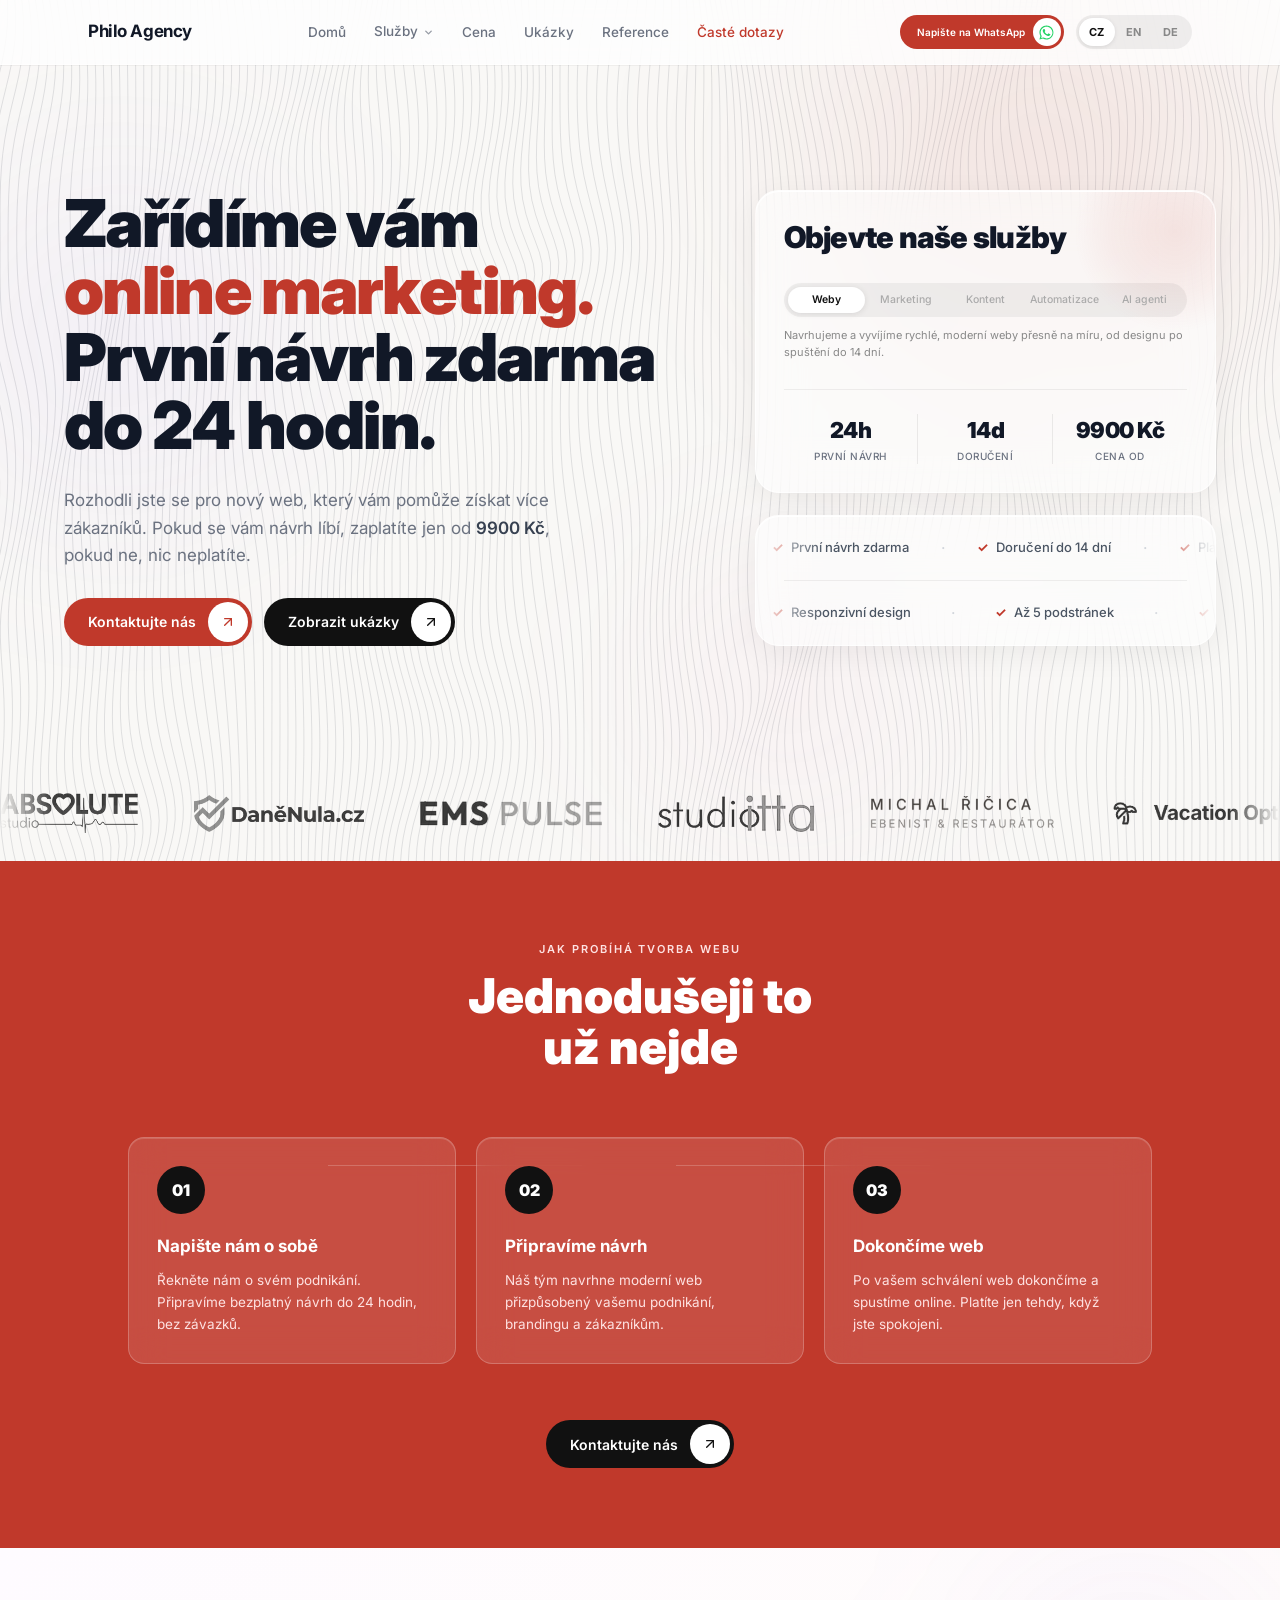
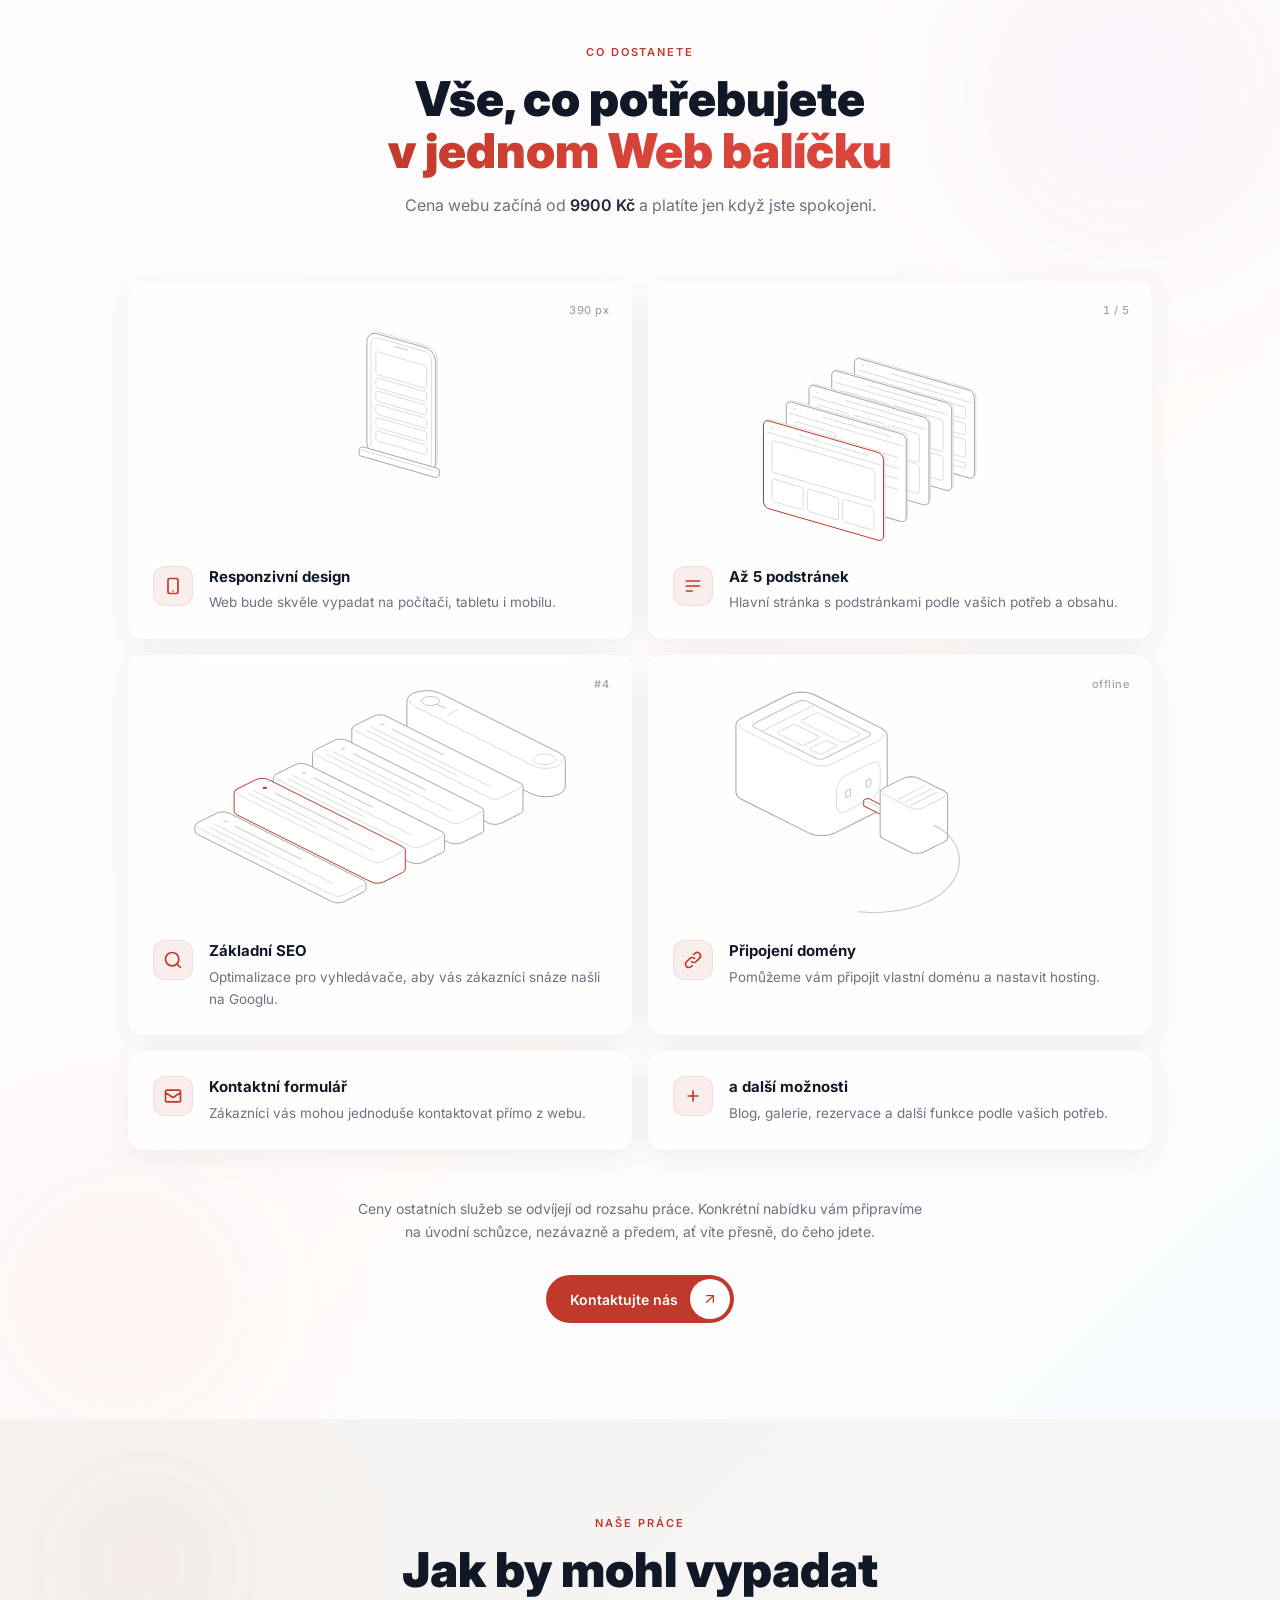
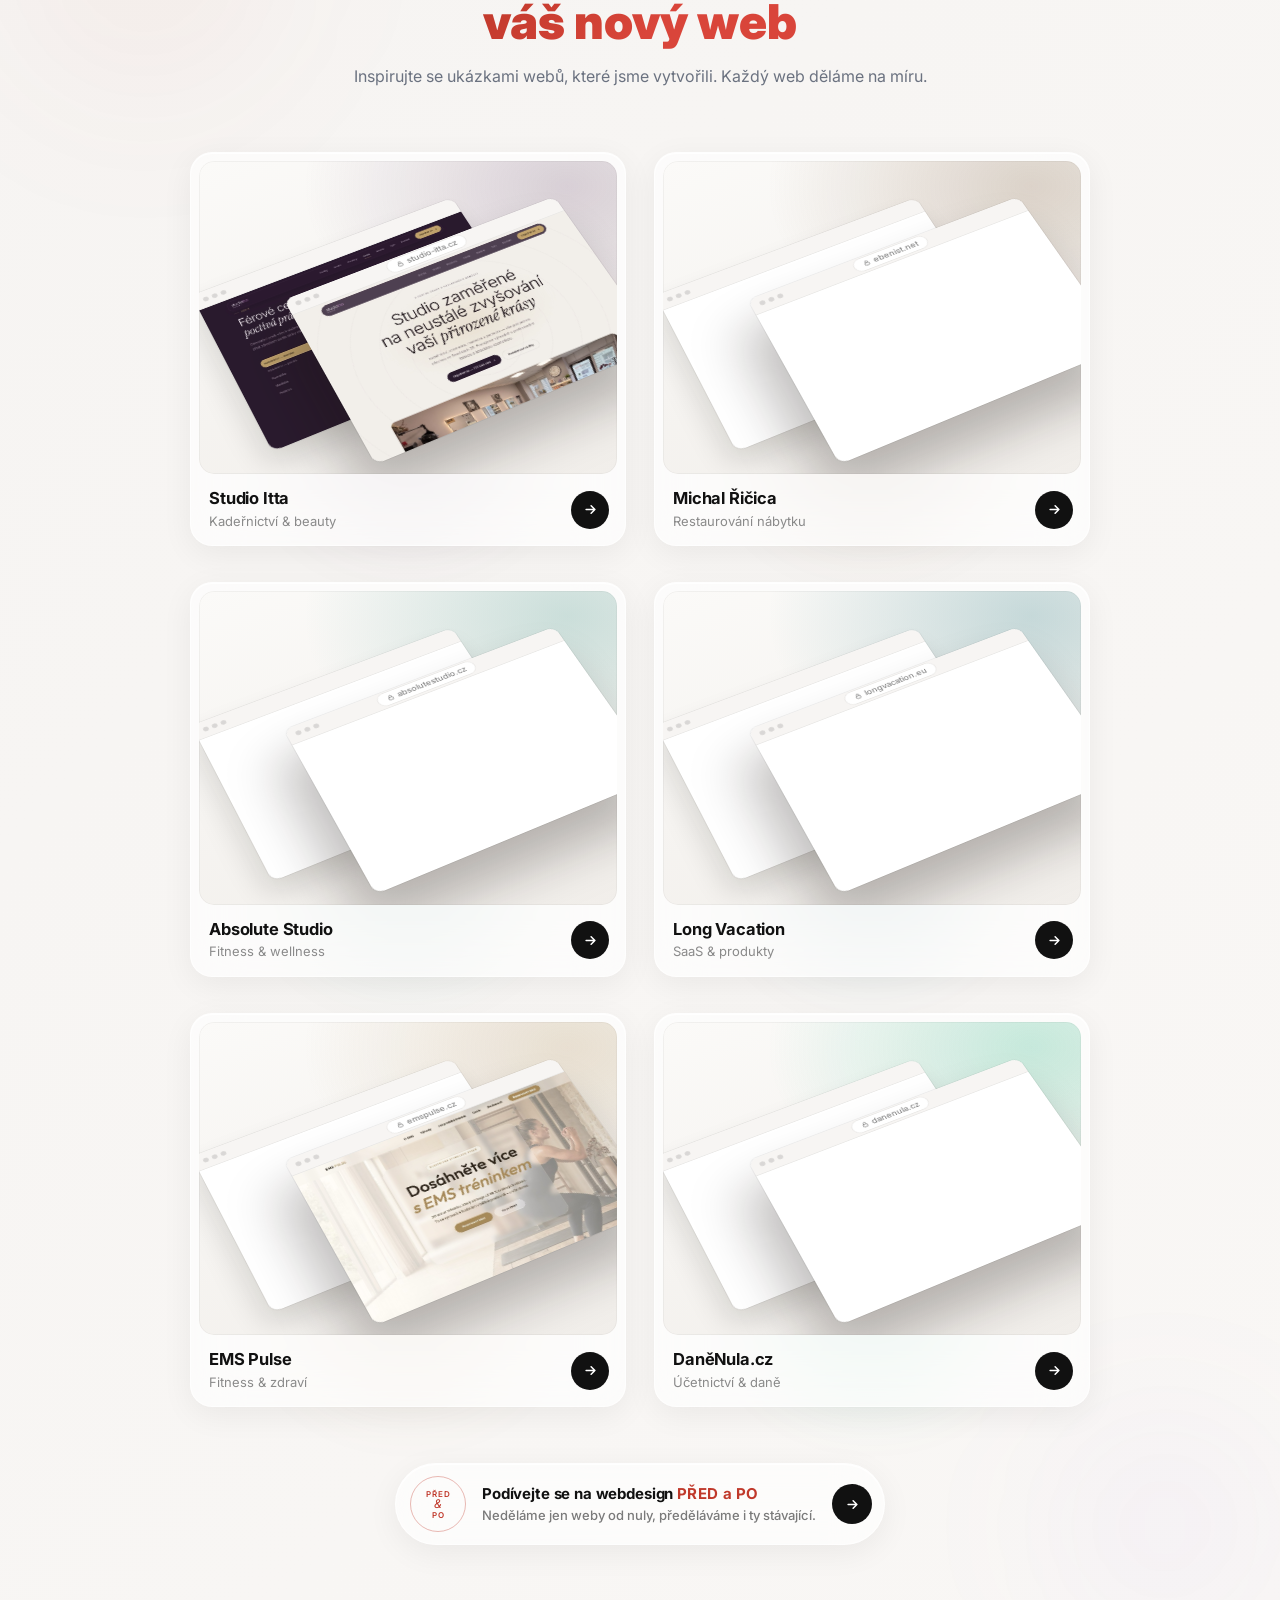
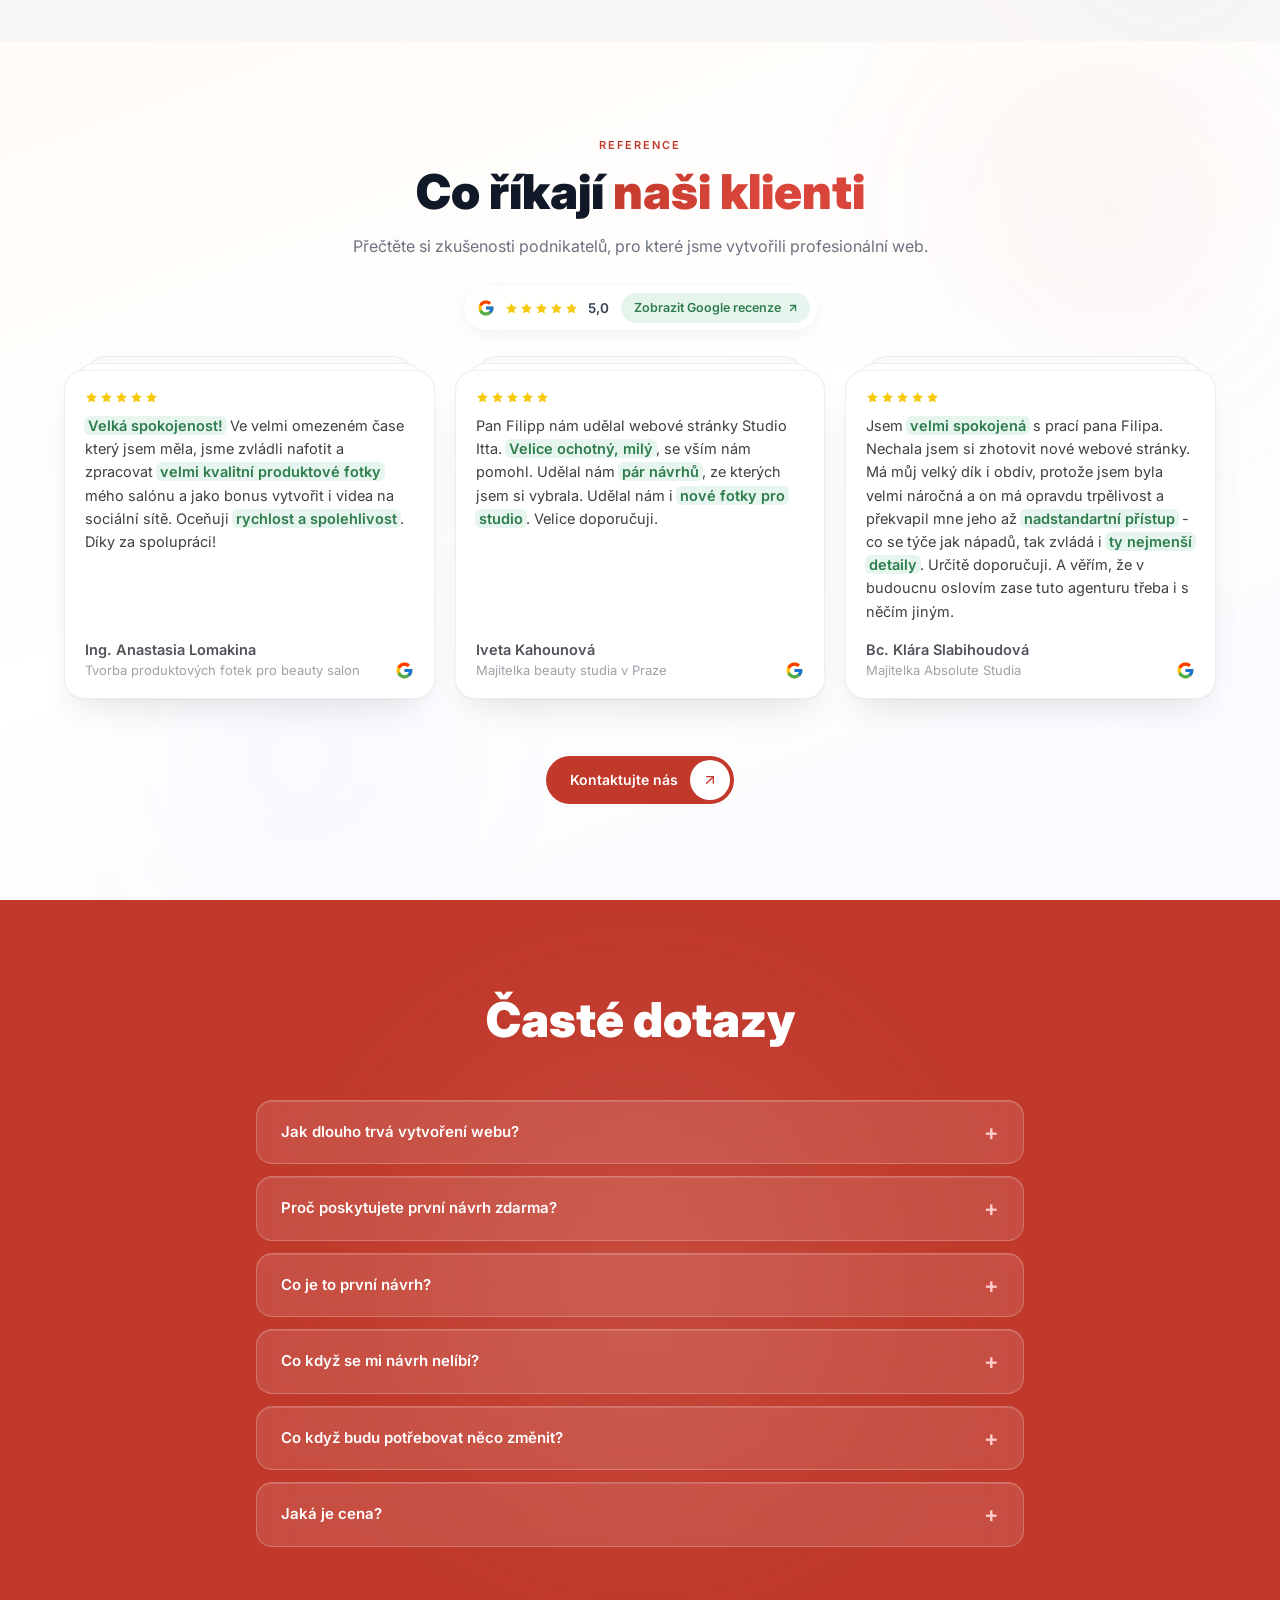
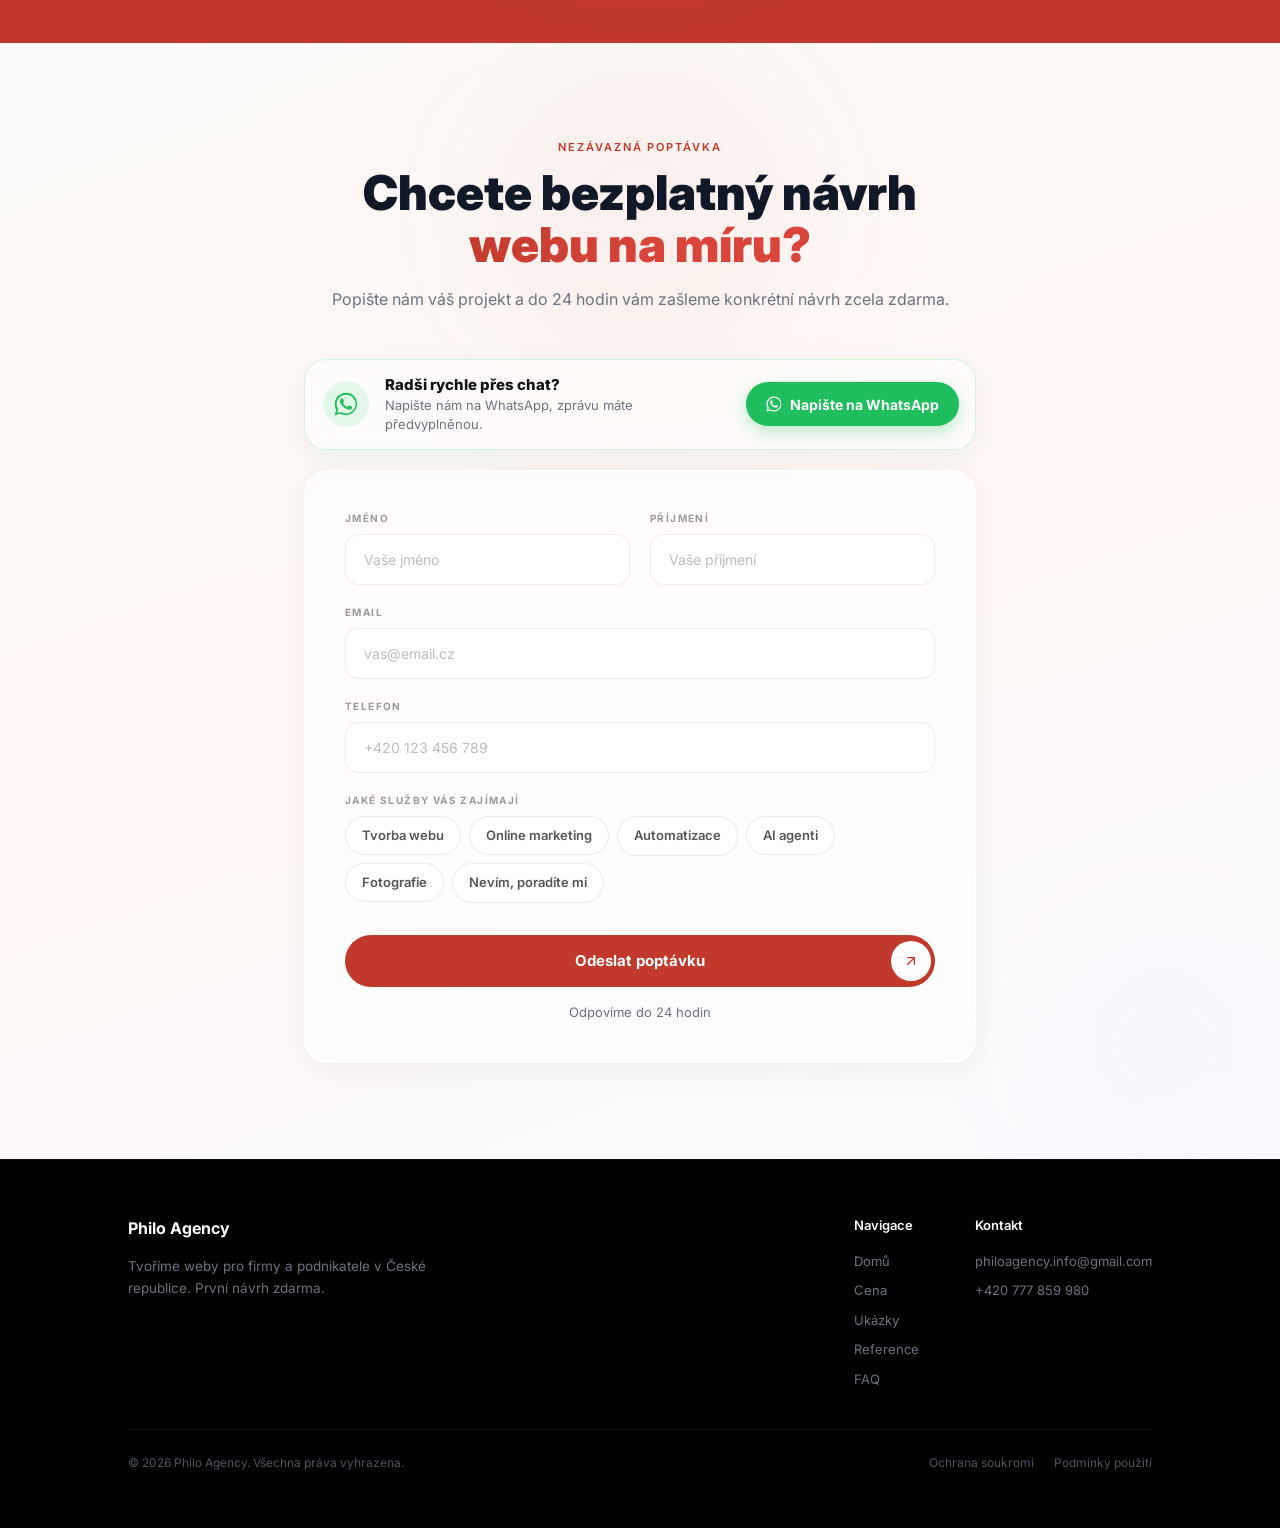
==== index.html @ 6a3bd7c9 "Add hover animations to the Základní SEO (rank) and Připojení domény (plug) tiles Co-Authored-By: Cl" ====
<!DOCTYPE html>
<html lang="cs">

<head>
  <meta charset="UTF-8">
  <meta name="viewport" content="width=device-width, initial-scale=1.0">
  <title>Philo Agency | Tvorba webových stránek na míru</title>
  <meta name="description"
    content="Philo Agency tvoří moderní webové stránky na míru pro firmy. Rychlé, responzivní weby s prémiovým designem, SEO optimalizace, online marketing, první návrh zdarma. Vytvoříme vám nový web.">
  <meta name="keywords"
    content="tvorba webových stránek, webové stránky na míru, web design, webová agentura, tvorba webu, moderní web, responzivní web, webové stránky pro firmy, marketingová agentura, SEO optimalizace, online marketing, digitální marketing, prezentační web, redesign webu, Philo Agency, webová prezentace, web na míru Praha">
  <meta name="author" content="Philo Agency">
  <meta name="robots" content="index, follow">
  <link rel="canonical" href="https://philoagency.com/">
  <!-- Open Graph / social sharing -->
  <meta property="og:type" content="website">
  <meta property="og:locale" content="cs_CZ">
  <meta property="og:site_name" content="Philo Agency">
  <meta property="og:title" content="Philo Agency | Weby, marketing a obsah na míru">
  <meta property="og:description"
    content="Weby na míru, výkonnostní marketing, tvorba obsahu a automatizace s AI agenty. Prémiové provedení pro firmy, první návrh zdarma.">
  <meta property="og:url" content="https://philoagency.com/">
  <meta property="og:image" content="https://philoagency.com/img/og-image.jpg">
  <meta property="og:image:secure_url" content="https://philoagency.com/img/og-image.jpg">
  <meta property="og:image:type" content="image/jpeg">
  <meta property="og:image:width" content="1200">
  <meta property="og:image:height" content="630">
  <meta property="og:image:alt" content="Philo Agency: weby, marketing a obsah na míru">
  <meta name="twitter:card" content="summary_large_image">
  <meta name="twitter:image" content="https://philoagency.com/img/og-image.jpg">
  <meta name="twitter:title" content="Philo Agency | Weby, marketing a obsah na míru">
  <meta name="twitter:description"
    content="Weby na míru, výkonnostní marketing, tvorba obsahu a automatizace s AI agenty. Prémiové provedení pro firmy, první návrh zdarma.">
  <link rel="icon" type="image/svg+xml" href="/favicon.svg">
  <link rel="preconnect" href="https://fonts.googleapis.com">
  <link rel="preconnect" href="https://fonts.gstatic.com" crossorigin>
  <link href="https://fonts.googleapis.com/css2?family=inter:wght@100..900&display=swap" rel="stylesheet">
  <style>
    html body,
    html body * {
      font-family: 'inter', ui-sans-serif, system-ui, sans-serif !important;
    }

    /* ─── GLASS SYSTEM ─── */
    .glass {
      background: rgba(255, 255, 255, 0.62);
      backdrop-filter: blur(24px);
      -webkit-backdrop-filter: blur(24px);
      border: 1px solid rgba(255, 255, 255, 0.65);
      box-shadow: 0 8px 32px rgba(0, 0, 0, 0.06), inset 0 1px 0 rgba(255, 255, 255, 0.95);
    }

    .glass-sm {
      background: rgba(255, 255, 255, 0.55);
      backdrop-filter: blur(16px);
      -webkit-backdrop-filter: blur(16px);
      border: 1px solid rgba(255, 255, 255, 0.6);
      box-shadow: 0 4px 16px rgba(0, 0, 0, 0.05), inset 0 1px 0 rgba(255, 255, 255, 0.9);
    }

    .glass-dark {
      background: rgba(255, 255, 255, 0.11);
      backdrop-filter: blur(18px);
      -webkit-backdrop-filter: blur(18px);
      border: 1px solid rgba(255, 255, 255, 0.22);
      box-shadow: inset 0 1px 0 rgba(255, 255, 255, 0.15);
    }

    .glass-nav {
      background: rgba(255, 255, 255, 0.78);
      backdrop-filter: blur(24px);
      -webkit-backdrop-filter: blur(24px);
      border-bottom: 1px solid rgba(255, 255, 255, 0.55);
      box-shadow: 0 1px 0 rgba(0, 0, 0, 0.04);
    }

    /* ─── HERO BG ─── */
    .hero-bg {
      background: #f9f8f6;
      position: relative;
      overflow: hidden;
    }

    /* ─── BLOB ─── */
    .blob {
      position: absolute;
      border-radius: 50%;
      pointer-events: none;
      z-index: 0;
    }

    /* ─── GRADIENT TEXT ─── */
    .gradient-text {
      background: linear-gradient(135deg, #c0392b 0%, #d9453a 55%, #d9453a 100%);
      -webkit-background-clip: text;
      -webkit-text-fill-color: transparent;
      background-clip: text;
    }

    /* ─── MARQUEE ─── */
    @keyframes marquee {
      from {
        transform: translateX(0);
      }

      to {
        transform: translateX(-50%);
      }
    }

    @keyframes marquee-reverse {
      from {
        transform: translateX(-50%);
      }

      to {
        transform: translateX(0);
      }
    }

    .animate-marquee {
      animation: marquee 28s linear infinite;
    }

    .animate-marquee-reverse {
      animation: marquee-reverse 32s linear infinite;
    }

    /* ─── LOGA KLIENTŮ POD HERO ─── */
    /* Dvě shodné řady vedle sebe posunuté o -50 %: druhá dojede přesně tam,
       kde první začínala, takže smyčka nikde neskočí. Odsazení vpravo musí
       být stejné jako mezera, jinak by se na švu mezera ztratila. */
    /* Posun o jednu řadu musí nechat ve výřezu ještě aspoň celou jeho šířku
       zbylého obsahu, jinak na konci cyklu vznikne prázdné místo a pás jako
       by se na chvíli zadrhl. Jedna řada je užší než široká obrazovka, proto
       jsou v dráze čtyři a posouvá se o čtvrtinu: i po posunu zbývají tři
       řady, což pokryje i velmi široký displej. */
    @keyframes logo-marquee {
      from {
        transform: translateX(0);
      }

      to {
        transform: translateX(-25%);
      }
    }

    .logo-track {
      display: flex;
      width: max-content;
      animation: logo-marquee 12.96s linear infinite;
    }

    .logo-row {
      display: flex;
      align-items: center;
      flex: 0 0 auto;
      gap: 56px;
      padding-right: 56px;
    }

    /* Pravý sloupec drží stejnou svislou úroveň jako text vlevo: jeho obsah
       se rozloží na střed řádku mřížky, takže ani jeden blok nepřečnívá. */
    @media (min-width: 1024px) {
      .hero-right {
        /* Mřížka má items-start, takže se sloupec sám neroztáhne. Roztažením
           na výšku řádku a rozestupem space-between drží karta horní a pás
           spodní hranu levého sloupce — bez dopočítávání pixelů, takže to
           platí i když text vlevo naroste (němčina je delší). */
        align-self: stretch;
        display: flex;
        flex-direction: column;
        justify-content: space-between;
        /* Levý sloupec má pt-4, takže jeho text začíná o kousek níž než
           sloupec samotný — zrcadlíme to, aby karta začínala na úrovni
           nadpisu, ne na úrovni sloupce. */
        padding-top: 16px;
      }

    }

    /* Pás jde přes celou šířku okna — vyruší vodorovné odsazení hero sekce.
       Krátký závoj u samých okrajů, aby loga nevyskakovala hranou. */
    .hero-logos {
      margin-left: -24px;
      margin-right: -24px;
      /* Na mobilu se sloupce skládají pod sebe a odsazení nad logy řeší až
         desktopové pravidlo — bez tohohle by loga ležela na kartě nad nimi.
         Stejná mezera, jakou má mřížka mezi sloupci. */
      padding-top: 56px;
    }

    .logo-mask {
      -webkit-mask-image: linear-gradient(to right, transparent, black 4%, black 96%, transparent);
      mask-image: linear-gradient(to right, transparent, black 4%, black 96%, transparent);
    }

    .logo-link {
      display: block;
      flex: 0 0 auto;
      line-height: 0;
    }

    .logo-link:hover img {
      opacity: 1;
    }

    .logo-row img {
      flex: 0 0 auto;
      transition: opacity 0.25s;
      /* Šířka z proměnné, ať jde celá sada zmenšit jediným číslem a přitom
         si každé logo udrží svůj vlastní optický poměr. */
      width: calc(var(--w) * var(--logo-scale, 1.1));
      height: auto;
      opacity: 0.8;
    }

    @media (max-width: 640px) {
      .logo-row {
        gap: 40px;
        padding-right: 40px;
      }
    }

    /* Na nízkých obrazovkách (typicky notebook 1280×720) by se pás pod ohyb
       nevešel — hero má štědré odsazení, tak ho tam ubereme. */
    /* Hero musí zabrat aspoň celé okno, jinak na vysokých displejích vykoukne
       zespoda červená sekce. Obsah se v něm rozloží na střed, takže mezera
       nad ním i pod ním vyjde stejně. */
    @media (min-width: 768px) {
      section.hero-bg {
        display: flex;
        flex-direction: column;
        /* O proužek nižší než okno, aby zespoda vykoukl kousek další sekce
           a bylo poznat, že se dá rolovat. */
        min-height: calc(100vh - 39px);
        /* Volné místo si obsah a loga dělí rovným dílem (auto marginy níž),
           takže o rovnosti mezer rozhoduje jen tohle: horní odsazení musí
           být výška navigace plus přesně to, co mají loga nad sebou.
           Navigace je fixní a leží přes hero, proto se připočítává. */
        padding-top: calc(64px + 40px);
        padding-bottom: 28px;
      }

      /* Volné místo si bere obsah nad logy, ne prostor pod nimi: loga tak
         sedí u spodní hrany hero a text s kartou zůstane vycentrovaný
         v tom, co zbude. */
      .hero-main {
        margin-top: auto;
        margin-bottom: auto;
        /* …a z té střední polohy ještě půl centimetru blíž k hlavičce.
           Posun mimo tok, aby se loga u spodní hrany nehnula. */
        top: -0.5cm;
      }

      div.hero-logos {
        padding-top: 40px;
      }
    }

    /* Tailwind se načítá až za tímhle blokem, takže jeho pt-36/pb-28 by
       stejně specifické pravidlo přebily — proto selektor s elementem. */
    @media (min-width: 768px) and (max-height: 820px) {
      section.hero-bg {
        padding-top: calc(64px + 18px);
        padding-bottom: 32px;
      }

      div.hero-logos {
        padding-top: 18px;
      }

      .logo-track {
        --logo-scale: 0.9;
      }

      .logo-row {
        gap: 44px;
        padding-right: 44px;
      }
    }

    /* Nekonečný posun je pohyb bez konce — kdo si vyžádal omezené animace,
       dostane pás stojící na místě. */
    @media (prefers-reduced-motion: reduce) {

      .animate-marquee,
      .animate-marquee-reverse,
      .logo-track {
        animation: none;
      }
    }

    /* ─── FLIP WORDS ─── */
    .fw-letter {
      display: inline-block;
      opacity: 0;
      animation: fw-in 0.2s ease forwards;
    }

    @keyframes fw-in {
      from {
        opacity: 0;
        filter: blur(8px);
        transform: translateY(10px);
      }

      to {
        opacity: 1;
        filter: blur(0px);
        transform: translateY(0);
      }
    }

    @keyframes fw-out {
      from {
        opacity: 1;
        filter: blur(0px);
        transform: translateY(0) translateX(0) scale(1);
      }

      to {
        opacity: 0;
        filter: blur(8px);
        transform: translateY(-40px) translateX(40px) scale(2);
      }
    }

    .fw-ghost-exit {
      animation: fw-out 0.35s cubic-bezier(0.4, 0, 1, 1) forwards !important;
    }

    /* ─── BUTTONS ─── */
    .btn-dark,
    .btn-glass {
      position: relative;
      display: inline-flex;
      align-items: center;
      border-radius: 999px;
      height: 48px;
      padding: 4px 56px 4px 24px;
      font-weight: 600;
      font-size: 14px;
      border: none;
      cursor: pointer;
      overflow: hidden;
      transition: padding 0.5s;
      width: fit-content;
      white-space: nowrap;
      box-sizing: border-box;
    }

    .btn-dark {
      background: #c0392b;
      color: #fff;
    }

    .btn-black {
      background: #111 !important;
    }

    .btn-glass {
      background: rgba(255, 255, 255, 0.7);
      backdrop-filter: blur(14px);
      -webkit-backdrop-filter: blur(14px);
      border: 1.5px solid rgba(0, 0, 0, 0.08);
      box-shadow: 0 2px 12px rgba(0, 0, 0, 0.06), inset 0 1px 0 rgba(255, 255, 255, 0.9);
      color: #333;
    }

    .btn-dark:hover,
    .btn-glass:hover {
      padding: 4px 24px 4px 56px;
    }

    .btn-glass:hover {
      background: rgba(255, 255, 255, 0.92);
    }

    .btn-text {
      position: relative;
      z-index: 10;
      transition: all 0.5s;
    }

    .btn-icon {
      position: absolute;
      right: 4px;
      width: 40px;
      height: 40px;
      border-radius: 50%;
      display: flex;
      align-items: center;
      justify-content: center;
      transition: right 0.5s, transform 0.5s;
      flex-shrink: 0;
    }

    .btn-dark .btn-icon {
      background: #fff;
      color: #c0392b;
    }

    .btn-black .btn-icon {
      color: #111 !important;
    }

    .btn-glass .btn-icon {
      background: #111;
      color: #fff;
    }

    .btn-dark:hover .btn-icon,
    .btn-glass:hover .btn-icon {
      right: calc(100% - 44px);
      transform: rotate(45deg);
    }

    .btn-orange {
      position: relative;
      display: inline-flex;
      align-items: center;
      border-radius: 999px;
      height: 52px;
      padding: 4px 60px 4px 28px;
      font-weight: 700;
      font-size: 15px;
      border: none;
      cursor: pointer;
      overflow: hidden;
      transition: padding 0.5s;
      width: fit-content;
      white-space: nowrap;
      box-sizing: border-box;
      background: #c0392b;
      color: #fff;
    }

    .btn-orange:hover {
      padding: 4px 28px 4px 60px;
    }

    .btn-orange .btn-icon {
      background: #fff;
      color: #c0392b;
    }

    .btn-orange:hover .btn-icon {
      right: calc(100% - 44px);
      transform: rotate(45deg);
    }

    /* ─── SERVICES SLIDER ─── */
    .svc-track {
      position: relative;
      display: flex;
      background: rgba(0, 0, 0, 0.05);
      border-radius: 999px;
      padding: 4px;
      gap: 2px;
    }

    .svc-indicator {
      position: absolute;
      top: 4px;
      left: 4px;
      height: calc(100% - 8px);
      background: #fff;
      border-radius: 999px;
      box-shadow: 0 1px 6px rgba(0, 0, 0, 0.10);
      transition: left 0.28s cubic-bezier(0.4, 0, 0.2, 1), width 0.28s cubic-bezier(0.4, 0, 0.2, 1);
      pointer-events: none;
      z-index: 0;
    }

    .svc-seg {
      position: relative;
      z-index: 1;
      flex: 1;
      display: flex;
      align-items: center;
      justify-content: center;
      font-size: 10.5px;
      font-weight: 500;
      padding: 7px 4px;
      border-radius: 999px;
      border: none;
      cursor: pointer;
      background: transparent;
      color: #aaa;
      text-decoration: none;
      transition: color 0.18s, box-shadow 0.18s;
      white-space: nowrap;
      text-align: center;
      line-height: 1.2;
    }

    .svc-seg:not(.active):hover {
      color: #555;
      box-shadow: 0 0 0 1.5px rgba(0, 0, 0, 0.13);
    }

    .svc-seg.active {
      color: #111;
      font-weight: 600;
    }

    .svc-desc-box {
      min-height: 34px;
      margin-top: 10px;
      font-size: 11px;
      color: #888;
      line-height: 1.55;
      transition: opacity 0.15s ease, transform 0.18s ease;
    }

    /* Rozbalovací menu služeb — jen mobil (viz MOBILE OVERRIDES) */
    .svc-menu {
      display: none;
    }

    /* ─── PROGRESS BAR ─── */
    .progress-bar {
      height: 6px;
      border-radius: 999px;
      overflow: hidden;
      background: rgba(0, 0, 0, 0.07);
    }

    .progress-fill {
      height: 100%;
      border-radius: 999px;
      background: linear-gradient(90deg, #c0392b, #d9453a);
    }

    /* ─── FAQ ─── */
    .faq-answer {
      max-height: 0;
      overflow: hidden;
      transition: max-height 0.35s ease;
    }

    .faq-item.open .faq-answer {
      max-height: 200px;
    }

    .faq-icon {
      transition: transform 0.3s ease;
      display: inline-block;
    }

    .faq-item.open .faq-icon {
      transform: rotate(45deg);
    }

    /* ─── STEP CONNECTOR ─── */
    .step-connector {
      position: absolute;
      top: 27px;
      left: calc(50% + 36px);
      width: calc(100% - 72px);
      height: 1px;
      background: rgba(255, 255, 255, 0.2);
    }

    /* ─── SHOWCASE GRID ─── */
    .showcase-grid {
      max-width: 900px;
      margin: 0 auto;
      display: grid;
      grid-template-columns: repeat(2, minmax(0, 1fr));
      gap: 36px 28px;
    }

    @media (max-width: 767px) {
      .showcase-grid {
        gap: 30px 14px;
      }
    }

    .showcase-card {
      --accent: 192, 57, 43;
      position: relative;
      display: block;
      text-decoration: none;
      color: inherit;
      outline: none;
      perspective: 1000px;
    }

    /* Odd card left alone in the last row sits centered */
    .showcase-card:last-child:nth-child(odd) {
      grid-column: 1 / -1;
      justify-self: center;
      width: calc(50% - 14px);
    }

    @media (max-width: 767px) {
      .showcase-card:last-child:nth-child(odd) {
        width: calc(50% - 7px);
      }
    }

    /* Brand-tinted ambient glow behind each card */
    .showcase-card::before {
      content: '';
      position: absolute;
      inset: 18% 10% -2%;
      border-radius: 40px;
      background: radial-gradient(60% 60% at 50% 60%, rgba(var(--accent), 0.55), transparent 72%);
      filter: blur(36px);
      opacity: 0.4;
      pointer-events: none;
      transition: opacity 0.6s ease, transform 0.6s cubic-bezier(0.22, 1, 0.36, 1);
    }

    .showcase-card:hover::before {
      opacity: 0.85;
      transform: translateY(12px) scale(1.05);
    }

    .showcase-inner {
      --rx: 0deg;
      --ry: 0deg;
      --gx: 50%;
      --gy: 0%;
      position: relative;
      padding: 8px;
      border-radius: 22px;
      transform: rotateX(var(--rx)) rotateY(var(--ry));
      transition: transform 0.5s cubic-bezier(0.22, 1, 0.36, 1), box-shadow 0.5s cubic-bezier(0.22, 1, 0.36, 1);
    }

    /* Glare that follows the pointer */
    .showcase-inner::after {
      content: '';
      position: absolute;
      inset: 0;
      border-radius: inherit;
      background: radial-gradient(420px circle at var(--gx) var(--gy), rgba(255, 255, 255, 0.38), transparent 45%);
      opacity: 0;
      pointer-events: none;
      transition: opacity 0.4s ease;
    }

    .showcase-card:hover .showcase-inner {
      transform: rotateX(var(--rx)) rotateY(var(--ry)) translateY(-6px);
      box-shadow: 0 26px 56px rgba(0, 0, 0, 0.1), inset 0 1px 0 rgba(255, 255, 255, 0.95);
    }

    .showcase-card:hover .showcase-inner::after {
      opacity: 1;
    }

    .showcase-card:focus-visible .showcase-inner {
      outline: 2px solid #c0392b;
      outline-offset: 3px;
    }

    .showcase-stage {
      position: relative;
      aspect-ratio: 4 / 3;
      border-radius: 15px;
      overflow: hidden;
      isolation: isolate;
      perspective: 1800px;
      perspective-origin: 50% 35%;
      background:
        radial-gradient(90% 80% at 88% 8%, rgba(var(--accent), 0.22), transparent 70%),
        linear-gradient(160deg, #fbfaf8 0%, #f1eeea 100%);
      box-shadow: inset 0 0 0 1px rgba(0, 0, 0, 0.04);
    }

    .showcase-window {
      position: absolute;
      border-radius: 10px;
      overflow: hidden;
      background: #fff;
      transition: transform 0.8s cubic-bezier(0.22, 1, 0.36, 1), box-shadow 0.8s cubic-bezier(0.22, 1, 0.36, 1);
    }

    /* Tilted 3D plane holding both pages */
    .showcase-plane {
      position: absolute;
      inset: 0;
      transform-style: preserve-3d;
      transform: translate(3%, 5%) rotateX(38deg) rotateZ(-26deg) scale(0.96);
      transition: transform 0.9s cubic-bezier(0.22, 1, 0.36, 1);
    }

    /* Follow-up page lying behind the landing page */
    .showcase-window--back {
      top: 2%;
      left: 3%;
      width: 74%;
      transform: translateZ(0);
      box-shadow: 0 0 0 1px rgba(0, 0, 0, 0.05), -10px 16px 30px rgba(20, 16, 12, 0.12);
    }

    /* Landing page floating above it */
    .showcase-window--front {
      right: 3%;
      bottom: 3%;
      width: 76%;
      transform: translateZ(40px);
      box-shadow: 0 0 0 1px rgba(0, 0, 0, 0.05), -24px 36px 56px rgba(20, 16, 12, 0.28);
    }

    .showcase-card:hover .showcase-plane {
      transform: translate(3%, 3%) rotateX(32deg) rotateZ(-22deg) scale(0.98);
    }

    .showcase-card:hover .showcase-window--back {
      transform: translate3d(-8px, -10px, 0);
    }

    .showcase-card:hover .showcase-window--front {
      transform: translate3d(6px, 6px, 80px);
      box-shadow: 0 0 0 1px rgba(0, 0, 0, 0.05), -34px 52px 70px rgba(20, 16, 12, 0.3);
    }

    .showcase-bar {
      display: grid;
      grid-template-columns: 1fr auto 1fr;
      align-items: center;
      height: 22px;
      padding: 0 9px;
      background: #f7f5f3;
      border-bottom: 1px solid rgba(0, 0, 0, 0.05);
    }

    .showcase-dots {
      display: flex;
      gap: 4px;
    }

    .showcase-dots i {
      width: 6px;
      height: 6px;
      border-radius: 50%;
      background: rgba(0, 0, 0, 0.12);
      transition: background 0.3s ease;
    }

    .showcase-card:hover .showcase-dots i:nth-child(1) { background: #ff5f57; }
    .showcase-card:hover .showcase-dots i:nth-child(2) { background: #febc2e; transition-delay: 0.05s; }
    .showcase-card:hover .showcase-dots i:nth-child(3) { background: #28c840; transition-delay: 0.1s; }

    .showcase-url {
      display: inline-flex;
      align-items: center;
      gap: 4px;
      padding: 1px 10px;
      border-radius: 999px;
      background: #fff;
      box-shadow: 0 0 0 1px rgba(0, 0, 0, 0.05);
      font-size: 9.5px;
      font-weight: 500;
      color: #888;
    }

    .showcase-img {
      display: block;
      width: 100%;
      height: auto;
      aspect-ratio: 16 / 10;
      object-fit: cover;
      object-position: top;
      transition: transform 1.2s cubic-bezier(0.22, 1, 0.36, 1);
    }

    .showcase-card:hover .showcase-window--front .showcase-img {
      transform: scale(1.04);
    }

    .showcase-meta {
      display: flex;
      align-items: center;
      justify-content: space-between;
      gap: 12px;
      padding: 14px 8px 6px 10px;
      text-align: left;
    }

    .showcase-title {
      font-size: 16.5px;
      font-weight: 700;
      letter-spacing: -0.01em;
      line-height: 1.25;
      color: #111;
    }

    .showcase-tag {
      margin-top: 3px;
      font-size: 13px;
      color: #8a8a8a;
    }

    .showcase-go {
      flex-shrink: 0;
      display: grid;
      place-items: center;
      width: 38px;
      height: 38px;
      border-radius: 50%;
      background: #111;
      color: #fff;
      transition: background 0.35s ease, transform 0.45s cubic-bezier(0.22, 1, 0.36, 1);
    }

    .showcase-card:hover .showcase-go {
      background: #c0392b;
      transform: rotate(-45deg);
    }

    /* Phones: compact tiles — the stage is the card, name + category sit centered beneath */
    @media (max-width: 767px) {
      .showcase-inner.glass {
        padding: 0;
        background: transparent;
        border-color: transparent;
        box-shadow: none;
        -webkit-backdrop-filter: none;
        backdrop-filter: none;
      }

      .showcase-inner::after,
      .showcase-card::before,
      .showcase-go,
      .showcase-url {
        display: none;
      }

      .showcase-stage {
        aspect-ratio: 9 / 8;
        border-radius: 18px;
        background: linear-gradient(160deg, #ffffff 0%, #f3f0ec 100%);
        box-shadow: 0 0 0 1px rgba(0, 0, 0, 0.04), 0 10px 26px rgba(0, 0, 0, 0.07);
      }

      .showcase-window {
        border-radius: 6px;
      }

      /* Bigger stack so the pages fill the tile and run off its edges */
      .showcase-plane,
      .showcase-card:hover .showcase-plane {
        transform: translate(7%, 9%) rotateX(38deg) rotateZ(-26deg) scale(1.14);
      }

      .showcase-window--back {
        width: 86%;
      }

      .showcase-window--front {
        width: 88%;
      }

      .showcase-bar {
        height: 12px;
        padding: 0 5px;
      }

      .showcase-dots {
        gap: 2px;
      }

      .showcase-dots i {
        width: 3px;
        height: 3px;
      }

      .showcase-meta {
        flex-direction: column;
        justify-content: flex-start;
        gap: 0;
        padding: 12px 4px 0;
        text-align: center;
      }

      .showcase-title {
        font-size: 15px;
      }

      .showcase-tag {
        margin-top: 1px;
        font-size: 13px;
        color: #555;
      }
    }

    /* ─── REDESIGN CTA (pod ukázkami) ─── */
    .redesign-cta-wrap {
      display: flex;
      justify-content: center;
      margin-top: 56px;
    }

    .redesign-cta {
      display: flex;
      align-items: center;
      gap: 16px;
      max-width: 640px;
      padding: 12px 12px 12px 14px;
      border-radius: 999px;
      text-align: left;
      text-decoration: none;
      color: inherit;
      transition: transform 0.5s cubic-bezier(0.22, 1, 0.36, 1), box-shadow 0.5s cubic-bezier(0.22, 1, 0.36, 1);
    }

    .redesign-cta:hover {
      transform: translateY(-3px);
      box-shadow: 0 22px 48px rgba(0, 0, 0, 0.09), inset 0 1px 0 rgba(255, 255, 255, 0.95);
    }

    /* Kulatý odznak „PŘED & PO“ — tenký kroužek v barvě webu, při najetí se vyplní */
    .redesign-cta-badge {
      flex-shrink: 0;
      display: flex;
      flex-direction: column;
      align-items: center;
      justify-content: center;
      width: 56px;
      height: 56px;
      border-radius: 50%;
      border: 1px solid rgba(192, 57, 43, 0.35);
      line-height: 1;
      color: #c0392b;
      transition: background 0.45s ease, color 0.45s ease, border-color 0.45s ease;
    }

    .redesign-cta-badge span {
      font-size: 8px;
      font-weight: 600;
      letter-spacing: 0.16em;
      text-transform: uppercase;
      margin-right: -0.16em;
    }

    .redesign-cta-badge em {
      margin: 1px 0;
      font-family: Georgia, 'Times New Roman', serif;
      font-size: 12px;
      font-style: italic;
      font-weight: 400;
      line-height: 0.85;
    }

    .redesign-cta:hover .redesign-cta-badge {
      background: #c0392b;
      border-color: #c0392b;
      color: #fff;
    }

    .redesign-accent {
      color: #c0392b;
      text-transform: uppercase;
      letter-spacing: 0.02em;
    }

    /* spojka mezi slovy zůstává malým písmenem: PŘED a PO */
    .redesign-accent-and {
      text-transform: none;
      letter-spacing: 0;
    }

    .redesign-cta-text strong {
      display: block;
      font-size: 15px;
      font-weight: 700;
      letter-spacing: -0.01em;
      line-height: 1.35;
      color: #111;
    }

    .redesign-cta-text > span {
      display: block;
      margin-top: 2px;
      font-size: 13px;
      font-weight: 500;
      color: #7a7a7a;
    }

    .redesign-cta-go {
      flex-shrink: 0;
      display: grid;
      place-items: center;
      width: 40px;
      height: 40px;
      border-radius: 50%;
      background: #111;
      color: #fff;
      transition: background 0.35s ease, transform 0.45s cubic-bezier(0.22, 1, 0.36, 1);
    }

    .redesign-cta:hover .redesign-cta-go {
      background: #c0392b;
      transform: rotate(-45deg);
    }

    @media (max-width: 767px) {
      .redesign-cta-wrap {
        margin-top: 40px;
      }

      .redesign-cta {
        gap: 12px;
        padding: 12px;
        border-radius: 22px;
      }

      .redesign-cta-badge {
        width: 52px;
        height: 52px;
      }

      .redesign-cta-badge span {
        font-size: 7.5px;
      }

      .redesign-cta-badge em {
        font-size: 11px;
      }

      .redesign-cta-text strong {
        font-size: 14px;
      }

      .redesign-cta-text > span {
        font-size: 13px;
      }
    }

    /* ─── GLASS CARD HOVER ─── */
    .glass-hover {
      transition: box-shadow 0.3s ease, transform 0.3s ease;
    }

    .glass-hover:hover {
      transform: translateY(-2px);
      box-shadow: 0 20px 48px rgba(0, 0, 0, 0.09), inset 0 1px 0 rgba(255, 255, 255, 0.95);
    }

    /* ─── FIGURE TILES (dlaždice s Hairline animací v sekci „Co dostanete“) ─── */
    .fig-tile {
      position: relative;
      display: flex;
      flex-direction: column;
      gap: 20px;
    }

    /* Hairline paleta: zvýraznění ve značkové červené, linky o stupeň sytější kvůli sklu */
    .fig-host {
      width: 100%;
      aspect-ratio: 5 / 4;
      max-height: 280px;
      --hairline-hi: #c0392b;
      --hairline-lo: #dcdce1;
      --hairline-stroke: 1;
    }

    .fig-read {
      position: absolute;
      top: 20px;
      right: 22px;
      font-size: 11px;
      font-weight: 500;
      letter-spacing: 0.04em;
      font-variant-numeric: tabular-nums;
      color: #9ca3af;
      pointer-events: none;
    }

    /* Na mobilu zůstávají dlaždice jako dřív: jen ikonka a text, bez animace */
    @media (max-width: 639.98px) {
      .fig-host,
      .fig-read {
        display: none;
      }
    }

    /* Od sm výš stojí obě dlaždice vedle sebe, animace mají stejnou pevnou výšku */
    @media (min-width: 640px) {
      .fig-host {
        aspect-ratio: auto;
        height: 240px;
        max-height: none;
      }
    }

    /* ─── CONTACT FORM ─── */
    .form-label {
      display: block;
      font-size: 10px;
      font-weight: 700;
      letter-spacing: 0.14em;
      color: #999;
      text-transform: uppercase;
      margin-bottom: 8px;
    }

    .form-input,
    .form-select {
      width: 100%;
      background: rgba(255, 255, 255, 0.65);
      backdrop-filter: blur(12px);
      -webkit-backdrop-filter: blur(12px);
      border: 1.5px solid rgba(0, 0, 0, 0.07);
      border-radius: 14px;
      padding: 14px 18px;
      font-size: 14px;
      color: #111;
      outline: none;
      transition: border-color 0.2s, box-shadow 0.2s;
      font-family: inherit;
      box-sizing: border-box;
      appearance: none;
    }

    .form-input::placeholder {
      color: #bbb;
    }

    .form-input:focus,
    .form-select:focus {
      border-color: rgba(192, 57, 43, 0.5);
      box-shadow: 0 0 0 3px rgba(192, 57, 43, 0.07);
    }

    .form-input.field-error,
    .form-select.field-error {
      border-color: #e03b30;
      box-shadow: 0 0 0 3px rgba(224, 59, 48, 0.08);
    }

    #svc-chips.field-error {
      outline: 1.5px solid #e03b30;
      outline-offset: 6px;
      border-radius: 12px;
    }

    .form-err-msg {
      color: #e03b30;
      font-size: 12.5px;
      font-weight: 500;
      margin-top: 6px;
    }

    /* Minimalist button spinner */
    .btn-spinner {
      display: inline-block;
      width: 16px;
      height: 16px;
      border: 2px solid rgba(255, 255, 255, 0.35);
      border-top-color: #fff;
      border-radius: 50%;
      animation: btn-spin 0.6s linear infinite;
    }

    @keyframes btn-spin {
      to {
        transform: rotate(360deg);
      }
    }

    .form-select {
      background-image: url("data:image/svg+xml,%3Csvg xmlns='http://www.w3.org/2000/svg' width='16' height='16' viewBox='0 0 24 24' fill='none' stroke='%23999' stroke-width='2' stroke-linecap='round' stroke-linejoin='round'%3E%3Cpath d='M6 9l6 6 6-6'/%3E%3C/svg%3E");
      background-repeat: no-repeat;
      background-position: right 16px center;
      background-color: rgba(255, 255, 255, 0.65);
      padding-right: 44px;
      cursor: pointer;
    }

    .svc-chip {
      display: inline-flex;
      align-items: center;
      gap: 8px;
      padding: 9px 16px;
      border-radius: 999px;
      cursor: pointer;
      font-size: 13px;
      font-weight: 600;
      user-select: none;
      background: rgba(255, 255, 255, 0.65);
      border: 1.5px solid rgba(0, 0, 0, 0.08);
      color: #555;
      transition: border-color 0.18s, background 0.18s, color 0.18s;
      backdrop-filter: blur(8px);
    }

    .svc-chip:hover {
      border-color: rgba(192, 57, 43, 0.3);
      color: #c0392b;
    }

    .svc-chip.selected {
      background: rgba(192, 57, 43, 0.08);
      border-color: #c0392b;
      color: #c0392b;
    }

    .svc-chip.selected::before {
      content: '✓';
      font-size: 11px;
      font-weight: 800;
    }

    /* ─── DARK CTA ─── */
    .dark-cta-bg {
      background: radial-gradient(ellipse 70% 50% at 50% 110%, rgba(192, 57, 43, 0.28) 0%, transparent 60%), #0d0d0d;
    }

    /* ─── REVIEWS CAROUSEL (card stack, auto-slides left) ─── */
    .rv-badge {
      display: inline-flex;
      align-items: center;
      gap: 10px;
      padding: 6px 6px 6px 12px;
      border-radius: 9999px;
      color: #374151;
      font-size: 13.5px;
      font-weight: 600;
      transition: transform 0.35s cubic-bezier(0.22, 1, 0.36, 1), box-shadow 0.35s cubic-bezier(0.22, 1, 0.36, 1);
    }

    .rv-badge-cta {
      display: inline-flex;
      align-items: center;
      gap: 6px;
      margin-left: 2px;
      padding: 6px 11px 6px 13px;
      border-radius: 9999px;
      background: rgba(34, 160, 90, 0.11);
      color: #2f7d4f;
      font-size: 12.5px;
      white-space: nowrap;
      transition: background-color 0.35s ease;
    }

    .rv-badge-cta svg {
      transition: transform 0.35s cubic-bezier(0.22, 1, 0.36, 1);
    }

    @media (hover: hover) {
      .rv-badge:hover {
        transform: translateY(-2px);
        box-shadow: 0 10px 24px rgba(0, 0, 0, 0.08), inset 0 1px 0 rgba(255, 255, 255, 0.9);
      }

      .rv-badge:hover .rv-badge-cta { background: rgba(34, 160, 90, 0.17); }
      .rv-badge:hover .rv-badge-cta svg { transform: translate(2px, -2px); }
    }

    .rv-badge { white-space: nowrap; }

    /* Úzký displej: místo „5,0 na Googlu“ stačí hvězdičky, na nejužším jen G + tlačítko */
    @media (max-width: 479px) {
      .rv-badge { gap: 8px; }
      .rv-badge-label { display: none; }
    }

    @media (max-width: 374px) {
      .rv-badge .rv-stars { display: none; }
    }

    .rv-viewport {
      overflow: hidden;
      margin: 10px -24px 8px;
      padding: 30px 24px 48px;
      /* Odjíždějící karta mizí do okraje, ne do ostré hrany */
      -webkit-mask-image: linear-gradient(to right, transparent, #000 24px, #000 calc(100% - 24px), transparent);
      mask-image: linear-gradient(to right, transparent, #000 24px, #000 calc(100% - 24px), transparent);
    }

    .rv-track {
      display: flex;
      gap: 20px;
      will-change: transform;
    }

    .rv-slide {
      position: relative;
      flex: 0 0 100%;
      display: flex;
    }

    @media (min-width: 640px) {
      .rv-slide { flex-basis: calc((100% - 20px) / 2); }
    }

    @media (min-width: 1024px) {
      .rv-slide { flex-basis: calc((100% - 40px) / 3); }
    }

    /* Dvě karty „pod“ vrchní — efekt balíčku */
    .rv-slide::before,
    .rv-slide::after {
      content: '';
      position: absolute;
      background: #fff;
      border: 1px solid rgba(17, 17, 17, 0.07);
      border-radius: 20px;
      transition: transform 0.5s cubic-bezier(0.22, 1, 0.36, 1);
    }

    .rv-slide::before {
      inset: -14px 22px 14px;
      background: #fbfaf9;
    }

    .rv-slide::after {
      inset: -7px 11px 7px;
      box-shadow: 0 1px 2px rgba(0, 0, 0, 0.03);
    }

    .rv-card {
      position: relative;
      z-index: 1;
      flex: 1;
      display: flex;
      flex-direction: column;
      min-height: 210px;
      padding: 20px 20px 18px;
      text-align: left;
      background: #fff;
      border: 1px solid rgba(17, 17, 17, 0.07);
      border-radius: 20px;
      box-shadow: 0 1px 2px rgba(0, 0, 0, 0.04), 0 18px 40px -16px rgba(0, 0, 0, 0.14);
      transition: transform 0.5s cubic-bezier(0.22, 1, 0.36, 1), box-shadow 0.5s cubic-bezier(0.22, 1, 0.36, 1);
    }

    @media (hover: hover) {
      .rv-slide:hover .rv-card {
        transform: translateY(-4px);
        box-shadow: 0 1px 2px rgba(0, 0, 0, 0.04), 0 26px 52px -18px rgba(0, 0, 0, 0.2);
      }

      .rv-slide:hover::after { transform: translateY(-6px); }
      .rv-slide:hover::before { transform: translateY(-12px); }
    }

    .rv-stars {
      display: flex;
      gap: 2px;
      margin-bottom: 10px;
      color: #f6c90e;
    }

    .rv-stars svg {
      width: 13px;
      height: 13px;
      fill: currentColor;
    }

    .rv-text {
      flex: 1;
      color: #3f3f46;
      font-size: 14.5px;
      line-height: 1.6;
    }

    .rv-text mark {
      background: rgba(34, 160, 90, 0.11);
      color: #2f7d4f;
      font-weight: 600;
      padding: 1px 4px;
      margin: 0 -1px;
      border-radius: 6px;
      -webkit-box-decoration-break: clone;
      box-decoration-break: clone;
    }

    .rv-foot {
      display: flex;
      align-items: flex-end;
      justify-content: space-between;
      gap: 12px;
      margin-top: 18px;
    }

    .rv-name {
      color: #52525b;
      font-size: 14.5px;
      font-weight: 600;
      line-height: 1.3;
    }

    .rv-src {
      color: #a1a1aa;
      font-size: 13px;
      margin-top: 1px;
    }

    /* ─── REVEAL ─── */
    .reveal {
      opacity: 0;
      transform: translateY(28px);
    }

    /* ─── MASK HELPERS ─── */
    /* Fajfky v pásech hero boxu — pevná váha, ať nezávisí na řádku */
    .mq-check {
      color: #c0392b;
      font-size: 13px;
      font-weight: 700;
      line-height: 1;
    }

    .mask-fade-r {
      -webkit-mask-image: linear-gradient(to right, transparent, black 15%, black 85%, transparent);
      mask-image: linear-gradient(to right, transparent, black 15%, black 85%, transparent);
    }

    /* Statický výběr výhod místo pásů — jen mobil (viz MOBILE OVERRIDES) */
    .mq-mobile {
      display: none;
    }

    /* ─── NAV BUTTON (30% smaller) ─── */
    .btn-nav {
      height: 34px;
      padding: 3px 39px 3px 17px;
      font-size: 10px;
    }

    .btn-nav .btn-icon {
      width: 28px;
      height: 28px;
      right: 3px;
    }

    .btn-nav:hover {
      padding: 3px 17px 3px 39px;
    }

    .btn-nav:hover .btn-icon {
      right: calc(100% - 31px);
    }

    /* WhatsApp v navigaci — logo se při najetí neotáčí, jen přejede doleva */
    .btn-wa .btn-icon {
      color: #25d366;
    }

    .btn-wa:hover .btn-icon {
      transform: none;
    }

    .wa-badge {
      display: none;
      position: relative;
      z-index: 10;
      flex-direction: column;
      line-height: 1.08;
      text-align: left;
    }

    .wa-badge small {
      font-size: 9px;
      font-weight: 500;
      opacity: 0.85;
    }

    .wa-badge strong {
      font-size: 13px;
      font-weight: 700;
      letter-spacing: -0.01em;
    }

    /* WhatsApp karta nad poptávkovým formulářem */
    .wa-card {
      display: flex;
      align-items: center;
      gap: 16px;
      padding: 16px 16px 16px 18px;
      margin-bottom: 20px;
      border-radius: 22px;
      border: 1px solid rgba(37, 211, 102, 0.22);
      box-shadow: 0 8px 30px rgba(18, 140, 126, 0.08);
    }

    .wa-card-icon {
      flex-shrink: 0;
      width: 46px;
      height: 46px;
      border-radius: 50%;
      display: flex;
      align-items: center;
      justify-content: center;
      background: rgba(37, 211, 102, 0.12);
      color: #1ebe5d;
    }

    .wa-card-copy {
      flex: 1;
      min-width: 0;
    }

    .wa-card-title {
      font-size: 15px;
      font-weight: 800;
      color: #111;
      line-height: 1.25;
    }

    .wa-card-sub {
      font-size: 13px;
      color: #6b7280;
      line-height: 1.4;
      margin-top: 2px;
    }

    .wa-card-btn {
      flex-shrink: 0;
      display: inline-flex;
      align-items: center;
      gap: 8px;
      height: 44px;
      padding: 0 20px;
      border-radius: 999px;
      background: #1ebe5d;
      color: #fff;
      font-size: 14px;
      font-weight: 700;
      white-space: nowrap;
      box-shadow: 0 6px 18px rgba(30, 190, 93, 0.3);
      transition: transform 0.35s cubic-bezier(0.22, 1, 0.36, 1), box-shadow 0.35s, background 0.2s;
    }

    .wa-card-btn:hover {
      background: #19ad53;
      transform: translateY(-2px);
      box-shadow: 0 10px 24px rgba(30, 190, 93, 0.38);
    }

    .wa-card-btn:active {
      transform: scale(0.97);
    }

    @media (max-width: 639px) {
      .wa-card {
        flex-wrap: wrap;
        padding: 16px;
      }

      .wa-card-btn {
        width: 100%;
        justify-content: center;
      }
    }

    /* Na mobilu dvouřádkový odznak „Napište na / WhatsApp“ s ikonou vlevo */
    @media (max-width: 767px) {
      .nav-logo {
        flex-shrink: 0;
        white-space: nowrap;
      }

      nav .nav-actions {
        gap: 8px;
      }

      .btn-wa,
      .btn-wa:hover {
        height: 38px;
        padding: 0 13px 0 39px;
        transition: transform 0.2s cubic-bezier(0.22, 1, 0.36, 1);
      }

      .btn-wa:active {
        transform: scale(0.96);
      }

      .btn-wa .btn-text {
        display: none;
      }

      .btn-wa .wa-badge {
        display: flex;
      }

      .btn-wa .btn-icon,
      .btn-wa:hover .btn-icon {
        left: 4px;
        right: auto;
        width: 30px;
        height: 30px;
      }
    }

    /* ─── LANG SWITCHER ─── */
    .lang-switcher {
      display: flex;
      align-items: center;
      background: rgba(0, 0, 0, 0.06);
      border-radius: 999px;
      padding: 3px;
      gap: 1px;
      flex-shrink: 0;
      height: 34px;
      box-sizing: border-box;
    }

    .lang-btn {
      font-size: 11px;
      font-weight: 700;
      letter-spacing: 0.05em;
      padding: 0 10px;
      height: 100%;
      border-radius: 999px;
      border: none;
      cursor: pointer;
      background: transparent;
      color: #888;
      transition: background 0.2s, color 0.2s;
      line-height: 1;
    }

    .lang-btn.active {
      background: #fff;
      color: #111;
      box-shadow: 0 1px 4px rgba(0, 0, 0, 0.1);
    }

    /* Na mobilu jen jazyk, na který se přepne (CZ → EN → DE → CZ) */
    @media (max-width: 767px) {
      .lang-switcher {
        height: 38px;
      }

      .lang-btn:not(.lang-next) {
        display: none;
      }

      .lang-btn.lang-next {
        min-width: 38px;
        background: #fff;
        color: #111;
        box-shadow: 0 1px 4px rgba(0, 0, 0, 0.1);
        animation: lang-in 0.35s cubic-bezier(0.22, 1, 0.36, 1);
      }
    }

    @media (max-width: 380px) {
      .nav-logo span {
        font-size: 15px !important;
      }

      nav .nav-actions {
        gap: 6px;
      }

      nav .lang-btn.lang-next {
        min-width: 34px;
        padding: 0 7px;
      }

      nav .hamburger-btn {
        width: 32px;
      }
    }

    @keyframes lang-in {
      from {
        opacity: 0;
        transform: translateY(5px);
      }
    }

    /* ─── HAMBURGER ─── */
    .hamburger-btn {
      display: flex;
      flex-direction: column;
      justify-content: center;
      /* Safari/Chrome dávají tlačítkům align-items: flex-start — čárky by bez šířky zmizely */
      align-items: center;
      gap: 5px;
      width: 36px;
      height: 36px;
      background: none;
      border: none;
      cursor: pointer;
      padding: 4px;
      flex-shrink: 0;
    }

    .hamburger-btn span {
      display: block;
      width: 22px;
      height: 2px;
      background: #111;
      border-radius: 2px;
      transition: transform 0.25s ease, opacity 0.2s ease;
    }

    .hamburger-btn.open span:nth-child(1) {
      transform: translateY(7px) rotate(45deg);
    }

    .hamburger-btn.open span:nth-child(2) {
      opacity: 0;
    }

    .hamburger-btn.open span:nth-child(3) {
      transform: translateY(-7px) rotate(-45deg);
    }

    /* ─── MOBILE MENU ─── */
    .mobile-menu {
      position: fixed;
      top: 64px;
      left: 0;
      right: 0;
      z-index: 48;
      background: rgba(255, 255, 255, 0.97);
      backdrop-filter: blur(24px);
      -webkit-backdrop-filter: blur(24px);
      border-bottom: 1px solid rgba(0, 0, 0, 0.07);
      max-height: 0;
      overflow: hidden;
      transition: max-height 0.35s cubic-bezier(0.4, 0, 0.2, 1);
    }

    .mobile-menu.open {
      max-height: calc(100vh - 64px);
      overflow-y: auto;
    }

    .mobile-menu-inner {
      padding: 20px 24px 28px;
      display: flex;
      flex-direction: column;
      gap: 0;
    }

    .mobile-nav-link {
      display: block;
      padding: 14px 0;
      font-size: 17px;
      font-weight: 600;
      color: #111;
      border-bottom: 1px solid rgba(0, 0, 0, 0.06);
      text-decoration: none;
      transition: color 0.15s;
    }

    .mobile-nav-link:last-of-type {
      border-bottom: none;
    }

    .mobile-nav-link:active {
      color: #c0392b;
    }

    /* ─── NAV DROPDOWN — Služby ─── */
    .nav-drop {
      position: relative;
      display: flex;
      align-items: center;
    }

    .nav-drop-trigger {
      display: inline-flex;
      align-items: center;
      gap: 5px;
      font-size: 13.5px;
      font-weight: 500;
      color: #6b7280;
      background: none;
      border: none;
      padding: 0;
      cursor: pointer;
      font-family: inherit;
      line-height: 1;
      transition: color 0.2s;
    }

    .nav-drop:hover .nav-drop-trigger,
    .nav-drop:focus-within .nav-drop-trigger,
    .nav-drop.open .nav-drop-trigger {
      color: #111827;
    }

    .nav-drop-caret {
      opacity: 0.7;
      transition: transform 0.4s cubic-bezier(0.16, 1, 0.3, 1);
    }

    .nav-drop:hover .nav-drop-caret,
    .nav-drop:focus-within .nav-drop-caret,
    .nav-drop.open .nav-drop-caret {
      transform: rotate(180deg);
    }

    .nav-drop-panel {
      position: absolute;
      top: calc(100% + 20px);
      left: 50%;
      width: 396px;
      padding: 8px;
      border-radius: 24px;
      background: #fff;
      border: 1px solid rgba(0, 0, 0, 0.07);
      box-shadow: 0 28px 64px -14px rgba(0, 0, 0, 0.18), 0 6px 18px rgba(0, 0, 0, 0.06);
      opacity: 0;
      visibility: hidden;
      pointer-events: none;
      transform: translateX(-50%) translateY(-10px) scale(0.96);
      transform-origin: top center;
      transition: opacity 0.3s cubic-bezier(0.16, 1, 0.3, 1), transform 0.45s cubic-bezier(0.16, 1, 0.3, 1), visibility 0.3s;
      z-index: 60;
    }

    /* neviditelný můstek — kurzor nepropadne mezi navem a panelem */
    .nav-drop-panel::before {
      content: '';
      position: absolute;
      top: -22px;
      left: 0;
      right: 0;
      height: 22px;
    }

    .nav-drop:hover .nav-drop-panel,
    .nav-drop:focus-within .nav-drop-panel,
    .nav-drop.open .nav-drop-panel {
      opacity: 1;
      visibility: visible;
      pointer-events: auto;
      transform: translateX(-50%) translateY(0) scale(1);
    }

    .nav-drop-item {
      position: relative;
      display: flex;
      align-items: center;
      gap: 12px;
      padding: 10px 12px;
      border-radius: 16px;
      text-decoration: none;
      opacity: 0;
      transform: translateY(9px);
      transition: opacity 0.34s ease, transform 0.46s cubic-bezier(0.16, 1, 0.3, 1), background-color 0.2s ease;
    }

    .nav-drop:hover .nav-drop-item,
    .nav-drop:focus-within .nav-drop-item,
    .nav-drop.open .nav-drop-item {
      opacity: 1;
      transform: none;
      transition-delay: var(--d, 0s);
    }

    .nav-drop-item:hover {
      background: rgba(17, 24, 39, 0.045);
    }

    .nav-drop-ico {
      width: 38px;
      height: 38px;
      border-radius: 13px;
      flex-shrink: 0;
      display: flex;
      align-items: center;
      justify-content: center;
      color: #c0392b;
      background: linear-gradient(145deg, rgba(192, 57, 43, 0.10), rgba(217, 69, 58, 0.04));
      border: 1px solid rgba(192, 57, 43, 0.11);
      transition: transform 0.35s cubic-bezier(0.16, 1, 0.3, 1), background 0.3s ease, color 0.3s ease, box-shadow 0.3s ease;
    }

    .nav-drop-item:hover .nav-drop-ico {
      transform: scale(1.07) rotate(-4deg);
      background: linear-gradient(145deg, #c0392b, #d9453a);
      border-color: transparent;
      color: #fff;
      box-shadow: 0 7px 18px rgba(192, 57, 43, 0.3);
    }

    .nav-drop-title {
      display: block;
      font-size: 13.5px;
      font-weight: 600;
      color: #111827;
      letter-spacing: -0.01em;
    }

    .nav-drop-desc {
      display: block;
      font-size: 11.5px;
      line-height: 1.4;
      color: #9ca3af;
      margin-top: 1px;
    }

    .nav-drop-arrow {
      margin-left: auto;
      flex-shrink: 0;
      color: #c0392b;
      opacity: 0;
      transform: translateX(-7px);
      transition: opacity 0.25s ease, transform 0.35s cubic-bezier(0.16, 1, 0.3, 1);
    }

    .nav-drop-item:hover .nav-drop-arrow {
      opacity: 1;
      transform: none;
    }

    .nav-drop-foot {
      display: flex;
      align-items: center;
      justify-content: space-between;
      gap: 8px;
      margin: 6px 4px 2px;
      padding: 11px 8px 3px;
      border-top: 1px solid rgba(0, 0, 0, 0.06);
      font-size: 11.5px;
      color: #9ca3af;
      opacity: 0;
      transform: translateY(9px);
      transition: opacity 0.34s ease, transform 0.46s cubic-bezier(0.16, 1, 0.3, 1);
    }

    .nav-drop:hover .nav-drop-foot,
    .nav-drop:focus-within .nav-drop-foot,
    .nav-drop.open .nav-drop-foot {
      opacity: 1;
      transform: none;
      transition-delay: 0.26s;
    }

    .nav-drop-foot a {
      display: inline-flex;
      align-items: center;
      gap: 4px;
      font-size: 11.5px;
      font-weight: 600;
      color: #c0392b;
      text-decoration: none;
      transition: gap 0.25s ease;
    }

    .nav-drop-foot a:hover {
      gap: 8px;
    }

    /* ─── MOBILNÍ PODMENU ─── */
    .mobile-sub-toggle {
      display: flex;
      align-items: center;
      justify-content: space-between;
      width: 100%;
      padding: 14px 0;
      font-size: 17px;
      font-weight: 600;
      color: #111;
      font-family: inherit;
      background: none;
      border: none;
      border-bottom: 1px solid rgba(0, 0, 0, 0.06);
      cursor: pointer;
    }

    .mobile-sub-toggle svg {
      transition: transform 0.35s cubic-bezier(0.16, 1, 0.3, 1);
      color: #9ca3af;
    }

    .mobile-sub.open .mobile-sub-toggle svg {
      transform: rotate(180deg);
      color: #c0392b;
    }

    .mobile-sub-list {
      max-height: 0;
      overflow: hidden;
      transition: max-height 0.42s cubic-bezier(0.4, 0, 0.2, 1);
    }

    .mobile-sub.open .mobile-sub-list {
      max-height: 340px;
      border-bottom: 1px solid rgba(0, 0, 0, 0.06);
    }

    .mobile-sub-link {
      display: flex;
      align-items: center;
      gap: 10px;
      padding: 11px 0 11px 2px;
      font-size: 15px;
      font-weight: 500;
      color: #4b5563;
      text-decoration: none;
    }

    .mobile-sub-link::before {
      content: '';
      width: 5px;
      height: 5px;
      border-radius: 50%;
      background: #c0392b;
      opacity: 0.55;
      flex-shrink: 0;
    }

    .mobile-sub-link:active {
      color: #c0392b;
    }

    /* ─── MOBILE OVERRIDES ─── */
    @media (max-width: 767px) {
      /* Služby: nadpis karty je tlačítko rozbalovacího menu (.svc-menu),
         v panelu každá služba na vlastním řádku a ťuknutí otevře její
         stránku. Přepínač se záložkami zůstává pro větší šířky. Odsazení
         karty stejné jako u bloku výhod pod ní, ať lícují. */
      #hero-card {
        padding: 22px;
      }

      .svc-title,
      .svc-block {
        display: none;
      }

      .svc-menu {
        display: block;
        margin-bottom: 20px;
      }

      /* Nadpis uprostřed, šipka po obou stranách */
      .svc-menu-toggle {
        display: flex;
        align-items: center;
        justify-content: center;
        gap: 10px;
        width: 100%;
        padding: 0;
        border: 0;
        background: none;
        font: inherit;
        text-align: left;
        cursor: pointer;
        -webkit-tap-highlight-color: transparent;
      }

      .svc-menu-title {
        min-width: 0;
        font-size: 22px;
        font-weight: 900;
        line-height: 1.2;
        letter-spacing: -0.025em;
        text-align: center;
        color: #111827;
      }

      .svc-menu-chevron {
        display: flex;
        align-items: center;
        justify-content: center;
        flex-shrink: 0;
        width: 30px;
        height: 30px;
        border-radius: 50%;
        background: rgba(17, 24, 39, 0.06);
        color: #111827;
        transition: background-color 0.3s ease, color 0.3s ease, transform 0.5s cubic-bezier(0.16, 1, 0.3, 1);
      }

      .svc-menu.open .svc-menu-chevron {
        background: #c0392b;
        color: #fff;
        transform: rotate(180deg);
      }

      /* Nápověda, že jde o rozbalovací menu: šipky občas dvakrát kývnou
         dolů. Po prvním otevření (.used) už víc neposkakují. */
      @keyframes svc-chevron-hint {
        0%, 34%, 100% {
          transform: translateY(0);
        }

        10% {
          transform: translateY(4px);
        }

        20% {
          transform: translateY(0);
        }

        27% {
          transform: translateY(2px);
        }
      }

      .svc-menu:not(.used) .svc-menu-chevron svg {
        animation: svc-chevron-hint 2.8s cubic-bezier(0.4, 0, 0.2, 1) 1.2s infinite;
      }

      /* Plynulé rozbalení bez měření výšky: řádek mřížky 0fr → 1fr.
         Zavřený panel má visibility: hidden, takže odkazy v něm nejdou
         vybrat tabulátorem a čtečka je přeskočí. */
      .svc-menu-panel {
        display: grid;
        grid-template-rows: 0fr;
        visibility: hidden;
        transition: grid-template-rows 0.4s cubic-bezier(0.4, 0, 0.2, 1), visibility 0s linear 0.4s;
      }

      .svc-menu.open .svc-menu-panel {
        grid-template-rows: 1fr;
        visibility: visible;
        transition: grid-template-rows 0.5s cubic-bezier(0.16, 1, 0.3, 1), visibility 0s;
      }

      /* Záporný okraj vyrovnaný odsazením: overflow tak neořízne
         podbarvení řádků po ťuknutí */
      .svc-menu-inner {
        min-height: 0;
        overflow: hidden;
        margin: 0 -10px;
        padding: 0 10px;
      }

      .svc-list {
        margin: 0;
        padding: 12px 0 0;
        list-style: none;
      }

      /* Řádky při rozbalení postupně nabíhají (zpoždění --d v HTML) */
      .svc-list li {
        opacity: 0;
        transform: translateY(-6px);
        transition: opacity 0.2s ease, transform 0.3s ease;
      }

      .svc-menu.open .svc-list li {
        opacity: 1;
        transform: none;
        transition: opacity 0.35s ease var(--d, 0s), transform 0.5s cubic-bezier(0.16, 1, 0.3, 1) var(--d, 0s);
      }

      .svc-list li + li {
        position: relative;
      }

      /* Oddělovač začíná až u textu, ne pod ikonou */
      .svc-list li + li::before {
        content: '';
        position: absolute;
        top: 0;
        left: 46px;
        right: 0;
        height: 1px;
        background: rgba(0, 0, 0, 0.06);
      }

      /* Záporný okraj + stejné odsazení: obsah lícuje s nadpisem, ale
         podbarvení po ťuknutí má kolem sebe vzduch */
      .svc-row {
        display: flex;
        align-items: center;
        gap: 12px;
        margin: 0 -10px;
        padding: 10px;
        border-radius: 16px;
        text-decoration: none;
        -webkit-tap-highlight-color: transparent;
        transition: background-color 0.2s ease;
      }

      .svc-row .nav-drop-ico {
        width: 34px;
        height: 34px;
        border-radius: 11px;
      }

      .svc-row-text {
        flex: 1;
        min-width: 0;
      }

      .svc-row-title {
        display: block;
        font-size: 15px;
        font-weight: 600;
        line-height: 1.3;
        letter-spacing: -0.01em;
        color: #111827;
      }

      .svc-row-desc {
        display: block;
        margin-top: 1px;
        font-size: 12px;
        line-height: 1.4;
        color: #6b7280;
      }

      .svc-row-arrow {
        flex-shrink: 0;
        color: #9ca3af;
        transition: color 0.2s ease, transform 0.3s cubic-bezier(0.16, 1, 0.3, 1);
      }

      .svc-row:active {
        background: rgba(17, 24, 39, 0.045);
      }

      .svc-row:active .nav-drop-ico {
        background: linear-gradient(145deg, #c0392b, #d9453a);
        border-color: transparent;
        color: #fff;
      }

      .svc-row:active .svc-row-arrow {
        color: #c0392b;
        transform: translateX(3px);
      }

      /* Blok výhod: místo dvou protisměrných pásů jen čtyři hlavní výhody
         ve dvou sloupcích (seznam .mq-mobile). */
      #hero-marquee {
        padding: 22px;
      }

      #hero-marquee > :not(.mq-mobile) {
        display: none;
      }

      .mq-mobile {
        display: block;
      }

      /* Popisek ve stylu nadpisků sekcí („Co dostanete“, „Naše práce“) */
      .mq-mobile-label {
        margin: 0 0 16px;
        font-size: 11px;
        font-weight: 600;
        line-height: 1.4;
        letter-spacing: 0.18em;
        text-transform: uppercase;
        text-align: center;
        color: #c0392b;
      }

      .mq-mobile-list {
        display: grid;
        grid-template-columns: auto auto;
        justify-content: space-between;
        gap: 14px 12px;
        margin: 0;
        padding: 0;
        list-style: none;
      }

      .mq-mobile li {
        display: flex;
        align-items: baseline;
        gap: 8px;
        font-size: 13px;
        font-weight: 500;
        line-height: 1.35;
        color: #4b5563;
      }

      /* Loga jedou v pásu jako na desktopu, jen menší */
      .logo-track {
        --logo-scale: 0.62;
      }

      .hero-bg {
        padding-top: 96px !important;
        padding-bottom: 48px !important;
      }
    }

    /* Úzké telefony (375/360 px): menší odsazení, ikony i písmo, ať se
       popisky služeb a výhody nezalamují */
    @media (max-width: 389px) {
      #hero-card,
      #hero-marquee {
        padding: 22px 16px;
      }

      .svc-menu-toggle {
        gap: 8px;
      }

      .svc-menu-chevron {
        width: 28px;
        height: 28px;
      }

      .svc-row {
        gap: 10px;
      }

      .svc-row .nav-drop-ico {
        width: 30px;
        height: 30px;
        border-radius: 10px;
      }

      .svc-list li + li::before {
        left: 40px;
      }

      .mq-mobile li {
        font-size: 12px;
      }
    }

    /* Omezené animace: menu služeb se rozbalí okamžitě, bez pohybu */
    @media (prefers-reduced-motion: reduce) {
      .svc-menu-panel,
      .svc-menu.open .svc-menu-panel,
      .svc-list li,
      .svc-menu.open .svc-list li,
      .svc-menu-chevron {
        transition: none;
      }

      .svc-menu:not(.used) .svc-menu-chevron svg {
        animation: none;
      }
    }
  </style>
  <link rel="stylesheet" href="assets/tailwind.css">
</head>

<body class="bg-white overflow-x-hidden">

  <!-- Logo WhatsApp, používá se přes <use href="#wa-glyph"> -->
  <svg width="0" height="0" style="position:absolute" aria-hidden="true">
    <symbol id="wa-glyph" viewBox="0 0 24 24" fill="currentColor">
      <path d="M17.47 14.38c-.3-.15-1.76-.87-2.03-.97-.27-.1-.47-.15-.67.15-.2.3-.77.97-.94 1.17-.17.2-.35.22-.64.07-.3-.15-1.26-.46-2.4-1.48-.89-.79-1.49-1.77-1.66-2.07-.17-.3-.02-.46.13-.61.13-.13.3-.35.45-.52.15-.17.2-.3.3-.5.1-.2.05-.37-.02-.52-.08-.15-.67-1.61-.92-2.21-.24-.58-.49-.5-.67-.51h-.57c-.2 0-.52.07-.79.37-.27.3-1.04 1.02-1.04 2.48 0 1.46 1.07 2.88 1.21 3.07.15.2 2.1 3.2 5.08 4.49.71.31 1.26.49 1.7.63.71.22 1.36.19 1.87.12.57-.09 1.76-.72 2.01-1.41.25-.7.25-1.29.17-1.41-.07-.13-.27-.2-.57-.35M12.05 21.5h-.01a9.4 9.4 0 0 1-4.79-1.31l-.34-.2-3.56.93.95-3.47-.22-.36a9.4 9.4 0 0 1-1.44-5.01c0-5.2 4.23-9.43 9.44-9.43 2.52 0 4.89.98 6.67 2.77a9.37 9.37 0 0 1 2.76 6.67c0 5.2-4.24 9.43-9.44 9.43m8.03-17.46A11.28 11.28 0 0 0 12.05.72C5.8.72.7 5.8.7 12.06c0 2 .52 3.95 1.52 5.67L.6 23.28l5.68-1.49a11.3 11.3 0 0 0 5.42 1.38h.01c6.25 0 11.34-5.09 11.35-11.35 0-3.03-1.18-5.88-3.32-8.02" />
    </symbol>
  </svg>

  <!-- ───── NAV ───── -->
  <nav class="glass-nav fixed top-0 left-0 right-0 z-50">
    <div class="max-w-6xl mx-auto px-6 h-16 flex items-center justify-between">
      <a href="/" class="nav-logo flex items-center gap-2">
        <span class="font-bold text-[17px] text-gray-900 tracking-tight">Philo Agency</span>
      </a>
      <div class="hidden md:flex items-center gap-7">
        <a href="/" class="text-[13.5px] text-gray-500 hover:text-gray-900 font-medium transition-colors"
          data-i18n="nav-home">Domů</a>

        <!-- Služby — rozbalovací menu -->
        <div class="nav-drop" id="nav-drop">
          <button class="nav-drop-trigger" id="nav-drop-trigger" aria-haspopup="true" aria-expanded="false">
            <span data-i18n="nav-services">Služby</span>
            <svg class="nav-drop-caret" xmlns="http://www.w3.org/2000/svg" width="11" height="11" viewBox="0 0 24 24"
              fill="none" stroke="currentColor" stroke-width="3" stroke-linecap="round" stroke-linejoin="round">
              <path d="m6 9 6 6 6-6" />
            </svg>
          </button>
          <div class="nav-drop-panel" role="menu">
            <a class="nav-drop-item" style="--d:.04s" href="/sluzby/tvorba-webu" role="menuitem">
              <span class="nav-drop-ico"><svg xmlns="http://www.w3.org/2000/svg" width="18" height="18"
                  viewBox="0 0 24 24" fill="none" stroke="currentColor" stroke-width="1.8" stroke-linecap="round"
                  stroke-linejoin="round">
                  <rect width="20" height="14" x="2" y="3" rx="2" />
                  <path d="M8 21h8M12 17v4" />
                </svg></span>
              <span>
                <span class="nav-drop-title" data-i18n="nd-web-t">Tvorba webu</span>
                <span class="nav-drop-desc" data-i18n="nd-web-d">Weby na míru, první návrh zdarma</span>
              </span>
              <svg class="nav-drop-arrow" xmlns="http://www.w3.org/2000/svg" width="15" height="15" viewBox="0 0 24 24"
                fill="none" stroke="currentColor" stroke-width="2.4" stroke-linecap="round" stroke-linejoin="round">
                <path d="M5 12h14M13 6l6 6-6 6" />
              </svg>
            </a>
            <a class="nav-drop-item" style="--d:.085s" href="/sluzby/vykonnostni-marketing" role="menuitem">
              <span class="nav-drop-ico"><svg xmlns="http://www.w3.org/2000/svg" width="18" height="18"
                  viewBox="0 0 24 24" fill="none" stroke="currentColor" stroke-width="1.8" stroke-linecap="round"
                  stroke-linejoin="round">
                  <polyline points="22 7 13.5 15.5 8.5 10.5 2 17" />
                  <polyline points="16 7 22 7 22 13" />
                </svg></span>
              <span>
                <span class="nav-drop-title" data-i18n="nd-mkt-t">Výkonnostní marketing</span>
                <span class="nav-drop-desc" data-i18n="nd-mkt-d">Meta Ads kampaně zaměřené na tržby</span>
              </span>
              <svg class="nav-drop-arrow" xmlns="http://www.w3.org/2000/svg" width="15" height="15" viewBox="0 0 24 24"
                fill="none" stroke="currentColor" stroke-width="2.4" stroke-linecap="round" stroke-linejoin="round">
                <path d="M5 12h14M13 6l6 6-6 6" />
              </svg>
            </a>
            <a class="nav-drop-item" style="--d:.13s" href="/sluzby/tvorba-kontentu" role="menuitem">
              <span class="nav-drop-ico"><svg xmlns="http://www.w3.org/2000/svg" width="18" height="18"
                  viewBox="0 0 24 24" fill="none" stroke="currentColor" stroke-width="1.8" stroke-linecap="round"
                  stroke-linejoin="round">
                  <path d="m22 8-6 4 6 4V8Z" />
                  <rect width="14" height="12" x="2" y="6" rx="2" />
                </svg></span>
              <span>
                <span class="nav-drop-title" data-i18n="nd-con-t">Tvorba kontentu</span>
                <span class="nav-drop-desc" data-i18n="nd-con-d">Foto, video a texty pro sociální sítě</span>
              </span>
              <svg class="nav-drop-arrow" xmlns="http://www.w3.org/2000/svg" width="15" height="15" viewBox="0 0 24 24"
                fill="none" stroke="currentColor" stroke-width="2.4" stroke-linecap="round" stroke-linejoin="round">
                <path d="M5 12h14M13 6l6 6-6 6" />
              </svg>
            </a>
            <a class="nav-drop-item" style="--d:.175s" href="/sluzby/automatizace" role="menuitem">
              <span class="nav-drop-ico"><svg xmlns="http://www.w3.org/2000/svg" width="18" height="18"
                  viewBox="0 0 24 24" fill="none" stroke="currentColor" stroke-width="1.8" stroke-linecap="round"
                  stroke-linejoin="round">
                  <path d="M13 2 3 14h9l-1 8 10-12h-9l1-8Z" />
                </svg></span>
              <span>
                <span class="nav-drop-title" data-i18n="nd-aut-t">Automatizace</span>
                <span class="nav-drop-desc" data-i18n="nd-aut-d">Propojíme nástroje, procesy běží samy</span>
              </span>
              <svg class="nav-drop-arrow" xmlns="http://www.w3.org/2000/svg" width="15" height="15" viewBox="0 0 24 24"
                fill="none" stroke="currentColor" stroke-width="2.4" stroke-linecap="round" stroke-linejoin="round">
                <path d="M5 12h14M13 6l6 6-6 6" />
              </svg>
            </a>
            <a class="nav-drop-item" style="--d:.22s" href="/sluzby/ai-agenti" role="menuitem">
              <span class="nav-drop-ico"><svg xmlns="http://www.w3.org/2000/svg" width="18" height="18"
                  viewBox="0 0 24 24" fill="none" stroke="currentColor" stroke-width="1.8" stroke-linecap="round"
                  stroke-linejoin="round">
                  <path d="M12 8V4H8" />
                  <rect width="16" height="12" x="4" y="8" rx="2" />
                  <path d="M2 14h2M20 14h2M15 13v2M9 13v2" />
                </svg></span>
              <span>
                <span class="nav-drop-title" data-i18n="nd-ai-t">AI agenti</span>
                <span class="nav-drop-desc" data-i18n="nd-ai-d">Agenti pro podporu, prodej i obsah</span>
              </span>
              <svg class="nav-drop-arrow" xmlns="http://www.w3.org/2000/svg" width="15" height="15" viewBox="0 0 24 24"
                fill="none" stroke="currentColor" stroke-width="2.4" stroke-linecap="round" stroke-linejoin="round">
                <path d="M5 12h14M13 6l6 6-6 6" />
              </svg>
            </a>
            <div class="nav-drop-foot">
              <span data-i18n="nd-foot">Nevíte, co potřebujete?</span>
              <a href="#kontakt" data-i18n="nd-foot-cta">Ozvěte se nám →</a>
            </div>
          </div>
        </div>

        <a href="#cena" class="text-[13.5px] text-gray-500 hover:text-gray-900 font-medium transition-colors"
          data-i18n="nav-price">Cena</a>
        <a href="#ukazky" class="text-[13.5px] text-gray-500 hover:text-gray-900 font-medium transition-colors"
          data-i18n="nav-showcase">Ukázky</a>
        <a href="#referencie" class="text-[13.5px] text-gray-500 hover:text-gray-900 font-medium transition-colors"
          data-i18n="nav-ref">Reference</a>
        <a href="#faq" class="text-[13.5px] text-gray-500 hover:text-gray-900 font-medium transition-colors"
          data-i18n="nav-faq">Časté dotazy</a>
      </div>
      <div class="nav-actions flex items-center gap-3">
        <a id="nav-wa" data-wa class="btn-dark btn-nav btn-wa" target="_blank" rel="noopener" aria-label="WhatsApp"
          href="https://wa.me/420777859980?text=Dobr%C3%BD%20den%2C%20m%C3%A1m%20z%C3%A1jem%20o%20spolupr%C3%A1ci%20s%20Philo%20Agency.%20M%C5%AF%C5%BEeme%20se%20domluvit%20na%20kr%C3%A1tk%C3%A9m%20hovoru%3F">
          <span class="btn-text" data-i18n="nav-wa">Napište na WhatsApp</span>
          <span class="wa-badge"><small data-i18n="nav-wa-pre">Napište na</small><strong>WhatsApp</strong></span>
          <div class="btn-icon"><svg width="15" height="15" aria-hidden="true"><use href="#wa-glyph" /></svg></div>
        </a>
        <div class="lang-switcher" id="lang-switcher">
          <button class="lang-btn active" data-lang="cs" aria-label="Čeština">CZ</button>
          <button class="lang-btn lang-next" data-lang="en" aria-label="English">EN</button>
          <button class="lang-btn" data-lang="de" aria-label="Deutsch">DE</button>
        </div>
        <button class="hamburger-btn md:hidden" id="hamburger-btn" aria-label="Menu">
          <span></span><span></span><span></span>
        </button>
      </div>
    </div>
  </nav>

  <!-- ───── MOBILE MENU ───── -->
  <div class="mobile-menu md:hidden" id="mobile-menu">
    <div class="mobile-menu-inner">
      <a href="/" class="mobile-nav-link" data-i18n="nav-home" id="mm-home">Domů</a>
      <div class="mobile-sub" id="mobile-sub">
        <button class="mobile-sub-toggle" id="mobile-sub-toggle" aria-expanded="false">
          <span data-i18n="nav-services">Služby</span>
          <svg xmlns="http://www.w3.org/2000/svg" width="16" height="16" viewBox="0 0 24 24" fill="none"
            stroke="currentColor" stroke-width="2.5" stroke-linecap="round" stroke-linejoin="round">
            <path d="m6 9 6 6 6-6" />
          </svg>
        </button>
        <div class="mobile-sub-list">
          <a href="/sluzby/tvorba-webu" class="mobile-sub-link" data-i18n="nd-web-t">Tvorba webu</a>
          <a href="/sluzby/vykonnostni-marketing" class="mobile-sub-link" data-i18n="nd-mkt-t">Výkonnostní
            marketing</a>
          <a href="/sluzby/tvorba-kontentu" class="mobile-sub-link" data-i18n="nd-con-t">Tvorba kontentu</a>
          <a href="/sluzby/automatizace" class="mobile-sub-link" data-i18n="nd-aut-t">Automatizace</a>
          <a href="/sluzby/ai-agenti" class="mobile-sub-link" data-i18n="nd-ai-t">AI agenti</a>
        </div>
      </div>
      <a href="#cena" class="mobile-nav-link" data-i18n="nav-price" id="mm-price">Cena</a>
      <a href="#ukazky" class="mobile-nav-link" data-i18n="nav-showcase" id="mm-showcase">Ukázky</a>
      <a href="#referencie" class="mobile-nav-link" data-i18n="nav-ref" id="mm-ref">Reference</a>
      <a href="#faq" class="mobile-nav-link" data-i18n="nav-faq" id="mm-faq">Časté dotazy</a>
      <button class="btn-dark mt-5" style="width:100%;justify-content:center" id="mm-cta">
        <span class="btn-text" data-i18n="nav-cta">Kontaktujte nás</span>
        <div class="btn-icon"><svg xmlns="http://www.w3.org/2000/svg" width="14" height="14" viewBox="0 0 24 24"
            fill="none" stroke="currentColor" stroke-width="2.5" stroke-linecap="round" stroke-linejoin="round">
            <path d="M7 7h10v10" />
            <path d="M7 17 17 7" />
          </svg></div>
      </button>
    </div>
  </div>

  <!-- ───── HERO ───── -->
  <section class="hero-bg pt-36 pb-28 px-6">
    <!-- Wave background -->
    <div id="hero-waves" style="position:absolute;inset:0;pointer-events:none;overflow:hidden;z-index:0"></div>
    <!-- Colored blobs for glass effect -->
    <div class="blob"
      style="width:720px;height:720px;background:radial-gradient(circle,rgba(192,57,43,0.13),transparent 65%);top:-200px;right:-120px;filter:blur(90px)">
    </div>
    <div class="blob"
      style="width:560px;height:560px;background:radial-gradient(circle,rgba(139,92,246,0.08),transparent 65%);top:60px;left:-160px;filter:blur(90px)">
    </div>
    <div class="blob"
      style="width:420px;height:420px;background:radial-gradient(circle,rgba(244,114,182,0.07),transparent 65%);bottom:-40px;right:280px;filter:blur(80px)">
    </div>

    <div class="hero-main max-w-6xl mx-auto relative z-10">
      <div class="grid grid-cols-1 lg:grid-cols-12 gap-14 lg:gap-8 items-start">

        <!-- ── LEFT ── -->
        <div class="lg:col-span-7 flex flex-col gap-7 pt-4">

          <!-- H1 -->
          <h1 id="hero-title"
            class="text-[36px] sm:text-[46px] md:text-[52px] lg:text-[66px] font-black leading-[1.02] tracking-tight text-gray-900"
            style="opacity:0">
            <span data-i18n="h1-line1">Zařídíme vám</span>
            <span id="fw-wrap" style="position:relative;display:inline-block;vertical-align:baseline;color:#c0392b">
              <span id="fw-active"></span>
              <span id="fw-ghost"
                style="position:absolute;top:0;left:0;pointer-events:none;white-space:nowrap;opacity:0"></span>
            </span><br>
            <span class="text-gray-900" data-i18n="h1-line2">První návrh zdarma</span><br>
            <span class="text-gray-900" data-i18n="h1-line3">do 24 hodin.</span>
          </h1>

          <!-- Subtitle -->
          <p id="hero-sub" class="text-gray-500 text-[17px] max-w-lg leading-relaxed" style="opacity:0"
            data-i18n-html="hero-sub">
            Rozhodli jste se pro nový web, který vám pomůže získat více zákazníků. Pokud se vám návrh líbí, zaplatíte
            jen od <strong class="text-gray-700 font-semibold">9900 Kč</strong>, pokud ne, nic neplatíte.
          </p>

          <!-- CTA Buttons -->
          <div id="hero-btns" class="flex flex-col sm:flex-row gap-3" style="opacity:0">
            <button class="btn-dark">
              <span class="btn-text" data-i18n="btn-main">Kontaktujte nás</span>
              <div class="btn-icon"><svg xmlns="http://www.w3.org/2000/svg" width="16" height="16" viewBox="0 0 24 24"
                  fill="none" stroke="currentColor" stroke-width="2" stroke-linecap="round" stroke-linejoin="round">
                  <path d="M7 7h10v10" />
                  <path d="M7 17 17 7" />
                </svg></div>
            </button>
            <button class="btn-dark btn-black">
              <span class="btn-text" data-i18n="btn-showcase">Zobrazit ukázky</span>
              <div class="btn-icon"><svg xmlns="http://www.w3.org/2000/svg" width="16" height="16" viewBox="0 0 24 24"
                  fill="none" stroke="currentColor" stroke-width="2" stroke-linecap="round" stroke-linejoin="round">
                  <path d="M7 7h10v10" />
                  <path d="M7 17 17 7" />
                </svg></div>
            </button>
          </div>

        </div>

        <!-- ── RIGHT ── -->
        <div class="hero-right lg:col-span-5 space-y-4">

          <!-- Stats Glass Card -->
          <div id="hero-card" class="glass rounded-3xl p-7 relative overflow-hidden" style="opacity:0;background-image:radial-gradient(circle 140px at calc(100% - 40px) 40px,rgba(192,57,43,0.11),rgba(192,57,43,0.055) 45%,transparent 72%)">
            <div class="relative z-10">
              <!-- Main stat -->
              <div class="svc-title mb-7">
                <div class="text-3xl font-black text-gray-900 tracking-tight" data-i18n="card-title">Objevte naše
                  služby</div>
              </div>
              <!-- Jen mobil: rozbalovací menu — nadpis je tlačítko, v panelu každá služba
                   na vlastním řádku a ťuknutí otevře její stránku.
                   Ikony a texty (nd-*) sdílí s menu Služby v navigaci. -->
              <div class="svc-menu">
                <button type="button" class="svc-menu-toggle" aria-expanded="false" aria-controls="svc-menu-panel">
                  <span class="svc-menu-chevron" aria-hidden="true">
                    <svg xmlns="http://www.w3.org/2000/svg" width="16" height="16" viewBox="0 0 24 24" fill="none"
                      stroke="currentColor" stroke-width="2.4" stroke-linecap="round" stroke-linejoin="round">
                      <path d="m6 9 6 6 6-6" />
                    </svg>
                  </span>
                  <span class="svc-menu-title" data-i18n="card-title">Objevte naše služby</span>
                  <span class="svc-menu-chevron" aria-hidden="true">
                    <svg xmlns="http://www.w3.org/2000/svg" width="16" height="16" viewBox="0 0 24 24" fill="none"
                      stroke="currentColor" stroke-width="2.4" stroke-linecap="round" stroke-linejoin="round">
                      <path d="m6 9 6 6 6-6" />
                    </svg>
                  </span>
                </button>
                <div class="svc-menu-panel" id="svc-menu-panel">
                  <div class="svc-menu-inner">
                    <ul class="svc-list">
                      <li style="--d:0.060s">
                        <a class="svc-row" href="/sluzby/tvorba-webu">
                          <span class="nav-drop-ico"><svg xmlns="http://www.w3.org/2000/svg" width="17" height="17"
                              viewBox="0 0 24 24" fill="none" stroke="currentColor" stroke-width="1.8" stroke-linecap="round"
                              stroke-linejoin="round" aria-hidden="true">
                              <rect width="20" height="14" x="2" y="3" rx="2" />
                              <path d="M8 21h8M12 17v4" />
                            </svg></span>
                          <span class="svc-row-text">
                            <span class="svc-row-title" data-i18n="nd-web-t">Tvorba webu</span>
                            <span class="svc-row-desc" data-i18n="nd-web-d">Weby na míru, první návrh zdarma</span>
                          </span>
                          <svg class="svc-row-arrow" xmlns="http://www.w3.org/2000/svg" width="16" height="16" viewBox="0 0 24 24"
                            fill="none" stroke="currentColor" stroke-width="2.2" stroke-linecap="round" stroke-linejoin="round" aria-hidden="true">
                            <path d="M5 12h14M13 6l6 6-6 6" />
                          </svg>
                        </a>
                      </li>
                      <li style="--d:0.105s">
                        <a class="svc-row" href="/sluzby/vykonnostni-marketing">
                          <span class="nav-drop-ico"><svg xmlns="http://www.w3.org/2000/svg" width="17" height="17"
                              viewBox="0 0 24 24" fill="none" stroke="currentColor" stroke-width="1.8" stroke-linecap="round"
                              stroke-linejoin="round" aria-hidden="true">
                              <polyline points="22 7 13.5 15.5 8.5 10.5 2 17" />
                              <polyline points="16 7 22 7 22 13" />
                            </svg></span>
                          <span class="svc-row-text">
                            <span class="svc-row-title" data-i18n="nd-mkt-t">Výkonnostní marketing</span>
                            <span class="svc-row-desc" data-i18n="nd-mkt-d">Meta Ads kampaně zaměřené na tržby</span>
                          </span>
                          <svg class="svc-row-arrow" xmlns="http://www.w3.org/2000/svg" width="16" height="16" viewBox="0 0 24 24"
                            fill="none" stroke="currentColor" stroke-width="2.2" stroke-linecap="round" stroke-linejoin="round" aria-hidden="true">
                            <path d="M5 12h14M13 6l6 6-6 6" />
                          </svg>
                        </a>
                      </li>
                      <li style="--d:0.150s">
                        <a class="svc-row" href="/sluzby/tvorba-kontentu">
                          <span class="nav-drop-ico"><svg xmlns="http://www.w3.org/2000/svg" width="17" height="17"
                              viewBox="0 0 24 24" fill="none" stroke="currentColor" stroke-width="1.8" stroke-linecap="round"
                              stroke-linejoin="round" aria-hidden="true">
                              <path d="m22 8-6 4 6 4V8Z" />
                              <rect width="14" height="12" x="2" y="6" rx="2" />
                            </svg></span>
                          <span class="svc-row-text">
                            <span class="svc-row-title" data-i18n="nd-con-t">Tvorba kontentu</span>
                            <span class="svc-row-desc" data-i18n="nd-con-d">Foto, video a texty pro sociální sítě</span>
                          </span>
                          <svg class="svc-row-arrow" xmlns="http://www.w3.org/2000/svg" width="16" height="16" viewBox="0 0 24 24"
                            fill="none" stroke="currentColor" stroke-width="2.2" stroke-linecap="round" stroke-linejoin="round" aria-hidden="true">
                            <path d="M5 12h14M13 6l6 6-6 6" />
                          </svg>
                        </a>
                      </li>
                      <li style="--d:0.195s">
                        <a class="svc-row" href="/sluzby/automatizace">
                          <span class="nav-drop-ico"><svg xmlns="http://www.w3.org/2000/svg" width="17" height="17"
                              viewBox="0 0 24 24" fill="none" stroke="currentColor" stroke-width="1.8" stroke-linecap="round"
                              stroke-linejoin="round" aria-hidden="true">
                              <path d="M13 2 3 14h9l-1 8 10-12h-9l1-8Z" />
                            </svg></span>
                          <span class="svc-row-text">
                            <span class="svc-row-title" data-i18n="nd-aut-t">Automatizace</span>
                            <span class="svc-row-desc" data-i18n="nd-aut-d">Propojíme nástroje, procesy běží samy</span>
                          </span>
                          <svg class="svc-row-arrow" xmlns="http://www.w3.org/2000/svg" width="16" height="16" viewBox="0 0 24 24"
                            fill="none" stroke="currentColor" stroke-width="2.2" stroke-linecap="round" stroke-linejoin="round" aria-hidden="true">
                            <path d="M5 12h14M13 6l6 6-6 6" />
                          </svg>
                        </a>
                      </li>
                      <li style="--d:0.240s">
                        <a class="svc-row" href="/sluzby/ai-agenti">
                          <span class="nav-drop-ico"><svg xmlns="http://www.w3.org/2000/svg" width="17" height="17"
                              viewBox="0 0 24 24" fill="none" stroke="currentColor" stroke-width="1.8" stroke-linecap="round"
                              stroke-linejoin="round" aria-hidden="true">
                              <path d="M12 8V4H8" />
                              <rect width="16" height="12" x="4" y="8" rx="2" />
                              <path d="M2 14h2M20 14h2M15 13v2M9 13v2" />
                            </svg></span>
                          <span class="svc-row-text">
                            <span class="svc-row-title" data-i18n="nd-ai-t">AI agenti</span>
                            <span class="svc-row-desc" data-i18n="nd-ai-d">Agenti pro podporu, prodej i obsah</span>
                          </span>
                          <svg class="svc-row-arrow" xmlns="http://www.w3.org/2000/svg" width="16" height="16" viewBox="0 0 24 24"
                            fill="none" stroke="currentColor" stroke-width="2.2" stroke-linecap="round" stroke-linejoin="round" aria-hidden="true">
                            <path d="M5 12h14M13 6l6 6-6 6" />
                          </svg>
                        </a>
                      </li>
                    </ul>
                  </div>
                </div>
              </div>
              <!-- Services Slider -->
              <div class="svc-block mb-7">
                <div class="svc-track">
                  <a class="svc-seg active" href="/sluzby/tvorba-webu" data-svc="0"
                    data-desc="Navrhujeme a vyvíjíme rychlé, moderní weby přesně na míru, od designu po spuštění do 14 dní.">Weby</a>
                  <a class="svc-seg" href="/sluzby/vykonnostni-marketing" data-svc="1"
                    data-desc="Spravujeme výkonnostní Meta Ads kampaně na Facebooku a Instagramu s přímým zaměřením na akvizici zákazníků a růst tržeb.">Marketing</a>
                  <a class="svc-seg" href="/sluzby/tvorba-kontentu" data-svc="2"
                    data-desc="Fotografie, videa a texty pro web i sociální sítě, obsah připravený k okamžité publikaci.">Kontent</a>
                  <a class="svc-seg" href="/sluzby/automatizace" data-svc="3"
                    data-desc="Propojujeme nástroje a procesy, aby váš byznys fungoval na autopilotu bez zbytečné práce.">Automatizace</a>
                  <a class="svc-seg" href="/sluzby/ai-agenti" data-svc="4"
                    data-desc="Inteligentní AI agenti pro péči o zákazníky, tvorbu obsahu a analýzu dat.">AI agenti</a>
                </div>
                <p class="svc-desc-box" id="svc-desc">Navrhujeme a vyvíjíme rychlé, moderní weby přesně na míru, od
                  designu po spuštění do 14 dní.</p>
              </div>
              <!-- Divider -->
              <div class="h-px w-full mb-6" style="background:rgba(0,0,0,0.06)"></div>
              <!-- Mini stats -->
              <div class="flex items-start justify-between">
                <div class="flex flex-col items-center flex-1">
                  <span class="text-[22px] font-black text-gray-900 tracking-tight">24h</span>
                  <span class="text-[10px] uppercase tracking-wider text-gray-500 font-medium mt-0.5"
                    data-i18n="stat-first">První návrh</span>
                </div>
                <div class="w-px self-stretch" style="background:rgba(0,0,0,0.07)"></div>
                <div class="flex flex-col items-center flex-1">
                  <span class="text-[22px] font-black text-gray-900 tracking-tight">14d</span>
                  <span class="text-[10px] uppercase tracking-wider text-gray-500 font-medium mt-0.5"
                    data-i18n="stat-delivery">Doručení</span>
                </div>
                <div class="w-px self-stretch" style="background:rgba(0,0,0,0.07)"></div>
                <div class="flex flex-col items-center flex-1">
                  <span class="text-[22px] font-black text-gray-900 tracking-tight" data-i18n="stat-price-val">9900
                    Kč</span>
                  <span class="text-[10px] uppercase tracking-wider text-gray-500 font-medium mt-0.5"
                    data-i18n="stat-price">Cena od</span>
                </div>
              </div>
            </div>
          </div>

          <!-- Trust Marquee Glass Card -->
          <div id="hero-marquee" class="glass rounded-3xl py-5 relative overflow-hidden flex flex-col justify-center" style="opacity:0">

            <!-- Strip 1: Záruky → left -->
            <div class="relative flex overflow-hidden mask-fade-r mb-5">
              <div class="animate-marquee flex gap-8 whitespace-nowrap pl-4" id="marquee-strip-1">
                <span class="text-[13px] font-medium text-gray-600 flex items-center gap-2"><span class="mq-check">✓</span> První návrh zdarma</span>
                <span class="text-gray-300">·</span>
                <span class="text-[13px] font-medium text-gray-600 flex items-center gap-2"><span class="mq-check">✓</span> Doručení do 14 dní</span>
                <span class="text-gray-300">·</span>
                <span class="text-[13px] font-medium text-gray-600 flex items-center gap-2"><span class="mq-check">✓</span> Platíte až po schválení</span>
                <span class="text-gray-300">·</span>
                <span class="text-[13px] font-medium text-gray-600 flex items-center gap-2"><span class="mq-check">✓</span> Responzivní design</span>
                <span class="text-gray-300">·</span>
                <span class="text-[13px] font-medium text-gray-600 flex items-center gap-2"><span class="mq-check">✓</span> Základní SEO</span>
                <span class="text-gray-300">·</span>
                <span class="text-[13px] font-medium text-gray-600 flex items-center gap-2"><span class="mq-check">✓</span> První návrh zdarma</span>
                <span class="text-gray-300">·</span>
                <span class="text-[13px] font-medium text-gray-600 flex items-center gap-2"><span class="mq-check">✓</span> Doručení do 14 dní</span>
                <span class="text-gray-300">·</span>
                <span class="text-[13px] font-medium text-gray-600 flex items-center gap-2"><span class="mq-check">✓</span> Platíte až po schválení</span>
                <span class="text-gray-300">·</span>
                <span class="text-[13px] font-medium text-gray-600 flex items-center gap-2"><span class="mq-check">✓</span> Responzivní design</span>
                <span class="text-gray-300">·</span>
                <span class="text-[13px] font-medium text-gray-600 flex items-center gap-2"><span class="mq-check">✓</span> Základní SEO</span>
                <span class="text-gray-300">·</span>
              </div>
            </div>

            <!-- Divider -->
            <div class="mx-7 mb-5 h-px" style="background:rgba(0,0,0,0.06)"></div>

            <!-- Strip 2: Spolupráce → right (reverse) -->
            <div class="relative flex overflow-hidden mask-fade-r">
              <div class="animate-marquee-reverse flex gap-10 whitespace-nowrap pl-4" id="marquee-strip-2">
                <span class="text-[13px] font-medium text-gray-600 flex items-center gap-2"><span class="mq-check">✓</span> Responzivní design</span>
                <span class="text-gray-300">·</span>
                <span class="text-[13px] font-medium text-gray-600 flex items-center gap-2"><span class="mq-check">✓</span> Až 5 podstránek</span>
                <span class="text-gray-300">·</span>
                <span class="text-[13px] font-medium text-gray-600 flex items-center gap-2"><span class="mq-check">✓</span> Základní SEO</span>
                <span class="text-gray-300">·</span>
                <span class="text-[13px] font-medium text-gray-600 flex items-center gap-2"><span class="mq-check">✓</span> Připojení domény</span>
                <span class="text-gray-300">·</span>
                <span class="text-[13px] font-medium text-gray-600 flex items-center gap-2"><span class="mq-check">✓</span> Kontaktní formulář</span>
                <span class="text-gray-300">·</span>
                <span class="text-[13px] font-medium text-gray-600 flex items-center gap-2"><span class="mq-check">✓</span> Responzivní design</span>
                <span class="text-gray-300">·</span>
                <span class="text-[13px] font-medium text-gray-600 flex items-center gap-2"><span class="mq-check">✓</span> Až 5 podstránek</span>
                <span class="text-gray-300">·</span>
                <span class="text-[13px] font-medium text-gray-600 flex items-center gap-2"><span class="mq-check">✓</span> Základní SEO</span>
                <span class="text-gray-300">·</span>
                <span class="text-[13px] font-medium text-gray-600 flex items-center gap-2"><span class="mq-check">✓</span> Připojení domény</span>
                <span class="text-gray-300">·</span>
                <span class="text-[13px] font-medium text-gray-600 flex items-center gap-2"><span class="mq-check">✓</span> Kontaktní formulář</span>
                <span class="text-gray-300">·</span>
              </div>
            </div>

            <!-- Jen mobil: místo pásů krátký statický výběr (překlady: marquee-items-mobile) -->
            <div class="mq-mobile">
              <p class="mq-mobile-label" data-i18n="mq-mobile-label">Co dostanete k webu</p>
              <ul class="mq-mobile-list" id="mq-mobile">
                <li><span class="mq-check">✓</span> První návrh zdarma</li>
                <li><span class="mq-check">✓</span> Základní SEO</li>
                <li><span class="mq-check">✓</span> Připojení domény</li>
                <li><span class="mq-check">✓</span> Responzivní design</li>
              </ul>
            </div>

          </div>

        </div>
      </div>
    </div>

      <!-- Loga klientů -->
      <div class="hero-logos relative z-10">
        <div class="relative flex overflow-hidden logo-mask">
          <div class="logo-track">
            <div class="logo-row">
              <a class="logo-link" href="https://www.absolutestudio.cz/" target="_blank" rel="noopener">
                <img style="--w:125px" src="img/logos/absolutestudio.png" alt="Absolute Studio" width="125" height="36"
                  loading="eager" decoding="async">
              </a>
              <a class="logo-link" href="https://www.danenula.cz/" target="_blank" rel="noopener">
                <img style="--w:155px" src="img/logos/danenula.png" alt="DaněNula.cz" width="155" height="34"
                  loading="eager" decoding="async">
              </a>
              <a class="logo-link" href="https://www.emspulse.cz/" target="_blank" rel="noopener">
                <img style="--w:165px" src="img/logos/emspulse.png" alt="EMS Pulse" width="165" height="23"
                  loading="eager" decoding="async">
              </a>
              <a class="logo-link" href="https://studio-itta.cz/" target="_blank" rel="noopener">
                <img style="--w:142px" src="img/logos/studioitta.png" alt="Studio Itta" width="142" height="34"
                  loading="eager" decoding="async">
              </a>
              <a class="logo-link" href="https://ebenist.net/" target="_blank" rel="noopener">
                <img style="--w:170px" src="img/logos/ebenist.png" alt="Michal Řičica: ebenist & restaurátor" width="170" height="31"
                  loading="eager" decoding="async">
              </a>
              <a class="logo-link" href="https://longvacation.eu/" target="_blank" rel="noopener">
                <img style="--w:205px" src="img/logos/vacationoptimizer.png" alt="Vacation Optimizer" width="205" height="21"
                  loading="eager" decoding="async">
              </a>
            </div>
            <div class="logo-row" aria-hidden="true">
              <a class="logo-link" href="https://www.absolutestudio.cz/" target="_blank" rel="noopener" tabindex="-1">
                <img style="--w:125px" src="img/logos/absolutestudio.png" alt="" width="125" height="36"
                  loading="eager" decoding="async">
              </a>
              <a class="logo-link" href="https://www.danenula.cz/" target="_blank" rel="noopener" tabindex="-1">
                <img style="--w:155px" src="img/logos/danenula.png" alt="" width="155" height="34"
                  loading="eager" decoding="async">
              </a>
              <a class="logo-link" href="https://www.emspulse.cz/" target="_blank" rel="noopener" tabindex="-1">
                <img style="--w:165px" src="img/logos/emspulse.png" alt="" width="165" height="23"
                  loading="eager" decoding="async">
              </a>
              <a class="logo-link" href="https://studio-itta.cz/" target="_blank" rel="noopener" tabindex="-1">
                <img style="--w:142px" src="img/logos/studioitta.png" alt="" width="142" height="34"
                  loading="eager" decoding="async">
              </a>
              <a class="logo-link" href="https://ebenist.net/" target="_blank" rel="noopener" tabindex="-1">
                <img style="--w:170px" src="img/logos/ebenist.png" alt="" width="170" height="31"
                  loading="eager" decoding="async">
              </a>
              <a class="logo-link" href="https://longvacation.eu/" target="_blank" rel="noopener" tabindex="-1">
                <img style="--w:205px" src="img/logos/vacationoptimizer.png" alt="" width="205" height="21"
                  loading="eager" decoding="async">
              </a>
            </div>
            <div class="logo-row" aria-hidden="true">
              <a class="logo-link" href="https://www.absolutestudio.cz/" target="_blank" rel="noopener" tabindex="-1">
                <img style="--w:125px" src="img/logos/absolutestudio.png" alt="" width="125" height="36"
                  loading="eager" decoding="async">
              </a>
              <a class="logo-link" href="https://www.danenula.cz/" target="_blank" rel="noopener" tabindex="-1">
                <img style="--w:155px" src="img/logos/danenula.png" alt="" width="155" height="34"
                  loading="eager" decoding="async">
              </a>
              <a class="logo-link" href="https://www.emspulse.cz/" target="_blank" rel="noopener" tabindex="-1">
                <img style="--w:165px" src="img/logos/emspulse.png" alt="" width="165" height="23"
                  loading="eager" decoding="async">
              </a>
              <a class="logo-link" href="https://studio-itta.cz/" target="_blank" rel="noopener" tabindex="-1">
                <img style="--w:142px" src="img/logos/studioitta.png" alt="" width="142" height="34"
                  loading="eager" decoding="async">
              </a>
              <a class="logo-link" href="https://ebenist.net/" target="_blank" rel="noopener" tabindex="-1">
                <img style="--w:170px" src="img/logos/ebenist.png" alt="" width="170" height="31"
                  loading="eager" decoding="async">
              </a>
              <a class="logo-link" href="https://longvacation.eu/" target="_blank" rel="noopener" tabindex="-1">
                <img style="--w:205px" src="img/logos/vacationoptimizer.png" alt="" width="205" height="21"
                  loading="eager" decoding="async">
              </a>
            </div>
            <div class="logo-row" aria-hidden="true">
              <a class="logo-link" href="https://www.absolutestudio.cz/" target="_blank" rel="noopener" tabindex="-1">
                <img style="--w:125px" src="img/logos/absolutestudio.png" alt="" width="125" height="36"
                  loading="eager" decoding="async">
              </a>
              <a class="logo-link" href="https://www.danenula.cz/" target="_blank" rel="noopener" tabindex="-1">
                <img style="--w:155px" src="img/logos/danenula.png" alt="" width="155" height="34"
                  loading="eager" decoding="async">
              </a>
              <a class="logo-link" href="https://www.emspulse.cz/" target="_blank" rel="noopener" tabindex="-1">
                <img style="--w:165px" src="img/logos/emspulse.png" alt="" width="165" height="23"
                  loading="eager" decoding="async">
              </a>
              <a class="logo-link" href="https://studio-itta.cz/" target="_blank" rel="noopener" tabindex="-1">
                <img style="--w:142px" src="img/logos/studioitta.png" alt="" width="142" height="34"
                  loading="eager" decoding="async">
              </a>
              <a class="logo-link" href="https://ebenist.net/" target="_blank" rel="noopener" tabindex="-1">
                <img style="--w:170px" src="img/logos/ebenist.png" alt="" width="170" height="31"
                  loading="eager" decoding="async">
              </a>
              <a class="logo-link" href="https://longvacation.eu/" target="_blank" rel="noopener" tabindex="-1">
                <img style="--w:205px" src="img/logos/vacationoptimizer.png" alt="" width="205" height="21"
                  loading="eager" decoding="async">
              </a>
            </div>
          </div>
        </div>
      </div>
  </section>

  <!-- ───── HOW IT WORKS ───── -->
  <section style="background:#c0392b" class="py-12 md:py-20 px-6">
    <div class="max-w-5xl mx-auto text-center">
      <p class="text-red-100 text-[11px] font-semibold uppercase tracking-[0.18em] mb-3 reveal" data-i18n="hiw-label">
        Jak probíhá tvorba webu</p>
      <h2 class="text-white text-4xl md:text-5xl font-black mb-16 reveal" style="line-height:1.08"
        data-i18n-html="hiw-title">Jednodušeji to<br>už nejde</h2>

      <div class="grid grid-cols-1 md:grid-cols-3 gap-5 mb-14">

        <!-- Step 1 -->
        <div class="glass-dark rounded-2xl p-7 text-left relative reveal">
          <div class="hidden md:block step-connector"></div>
          <div class="w-12 h-12 rounded-full flex items-center justify-center mb-5 font-black text-white text-base"
            style="background:#111">01</div>
          <h3 class="text-white font-bold text-[17px] mb-2.5" data-i18n="step1-title">Napište nám o sobě</h3>
          <p class="text-red-100 text-[13.5px] leading-relaxed" data-i18n="step1-desc">Řekněte nám o svém podnikání.
            Připravíme bezplatný návrh do 24 hodin, bez závazků.</p>
        </div>

        <!-- Step 2 -->
        <div class="glass-dark rounded-2xl p-7 text-left relative reveal">
          <div class="hidden md:block step-connector"></div>
          <div class="w-12 h-12 rounded-full flex items-center justify-center mb-5 font-black text-white text-base"
            style="background:#111">02</div>
          <h3 class="text-white font-bold text-[17px] mb-2.5" data-i18n="step2-title">Připravíme návrh</h3>
          <p class="text-red-100 text-[13.5px] leading-relaxed" data-i18n="step2-desc">Náš tým navrhne moderní web
            přizpůsobený vašemu podnikání, brandingu a zákazníkům.</p>
        </div>

        <!-- Step 3 -->
        <div class="glass-dark rounded-2xl p-7 text-left reveal">
          <div class="w-12 h-12 rounded-full flex items-center justify-center mb-5 font-black text-white text-base"
            style="background:#111">03</div>
          <h3 class="text-white font-bold text-[17px] mb-2.5" data-i18n="step3-title">Dokončíme web</h3>
          <p class="text-red-100 text-[13.5px] leading-relaxed" data-i18n="step3-desc">Po vašem schválení web dokončíme
            a spustíme online. Platíte jen tehdy, když jste spokojeni.</p>
        </div>

      </div>

      <div class="reveal">
        <button class="btn-dark btn-black">
          <span class="btn-text" data-i18n="btn-main">Kontaktujte nás</span>
          <div class="btn-icon"><svg xmlns="http://www.w3.org/2000/svg" width="16" height="16" viewBox="0 0 24 24"
              fill="none" stroke="currentColor" stroke-width="2" stroke-linecap="round" stroke-linejoin="round">
              <path d="M7 7h10v10" />
              <path d="M7 17 17 7" />
            </svg></div>
        </button>
      </div>
    </div>
  </section>

  <!-- ───── FEATURES / PACKAGE ───── -->
  <section id="cena" class="py-14 md:py-24 px-6 relative overflow-hidden"
    style="background:linear-gradient(135deg,#fefbff 0%,#fffcfa 60%,#f7fcff 100%)">
    <!-- blobs -->
    <div class="blob"
      style="width:500px;height:500px;background:radial-gradient(circle,rgba(139,92,246,0.07),transparent 65%);top:-100px;right:-100px;filter:blur(80px)">
    </div>
    <div class="blob"
      style="width:400px;height:400px;background:radial-gradient(circle,rgba(192,57,43,0.07),transparent 65%);bottom:-80px;left:-80px;filter:blur(80px)">
    </div>

    <div class="max-w-5xl mx-auto text-center relative z-10">
      <p class="text-[11px] font-semibold uppercase tracking-[0.18em] mb-3 reveal" style="color:#c0392b"
        data-i18n="feat-label">Co dostanete</p>
      <h2 class="text-4xl md:text-5xl font-black text-gray-900 mb-4 reveal" style="line-height:1.08"
        data-i18n-html="feat-title">
        Vše, co potřebujete<br>
        <span class="gradient-text">v jednom Web balíčku</span>
      </h2>
      <p class="text-gray-500 text-[16px] mb-16 reveal" data-i18n-html="feat-sub">Cena webu začíná od <strong
          class="text-gray-800 font-semibold">9900 Kč</strong> a platíte jen když jste spokojeni.</p>

      <div class="grid grid-cols-1 sm:grid-cols-2 gap-4 text-left mb-12">

        <!-- Responzivní design: animace telefon → laptop (assets/unfold.js) -->
        <div class="glass glass-hover rounded-2xl p-6 reveal fig-tile" data-unfold>
          <div class="fig-host" data-hairline="unfold" data-hairline-theme="light" aria-hidden="true"></div>
          <span class="fig-read" data-unfold-px aria-hidden="true">390 px</span>
          <div class="flex gap-4 items-start">
            <div class="flex-shrink-0 w-10 h-10 rounded-xl flex items-center justify-center"
              style="background:rgba(192,57,43,0.08);border:1px solid rgba(192,57,43,0.1)">
              <svg class="w-5 h-5" fill="none" stroke="#c0392b" stroke-width="2" viewBox="0 0 24 24">
                <path stroke-linecap="round" stroke-linejoin="round"
                  d="M12 18h.01M8 21h8a2 2 0 002-2V5a2 2 0 00-2-2H8a2 2 0 00-2 2v14a2 2 0 002 2z" />
              </svg>
            </div>
            <div>
              <h3 class="font-bold text-gray-900 mb-1 text-[15px]" data-i18n="feat1-title">Responzivní design</h3>
              <p class="text-gray-500 text-[13.5px] leading-relaxed" data-i18n="feat1-desc">Web bude skvěle vypadat na
                počítači, tabletu i mobilu.</p>
            </div>
          </div>
        </div>

        <!-- Až 5 podstránek: pět stránek webu v kaskádě, rozvějíří se (assets/pages.js) -->
        <div class="glass glass-hover rounded-2xl p-6 reveal fig-tile" data-pages>
          <div class="fig-host" data-hairline="pages" data-hairline-theme="light" aria-hidden="true"></div>
          <span class="fig-read" data-pages-count aria-hidden="true">1 / 5</span>
          <div class="flex gap-4 items-start">
            <div class="flex-shrink-0 w-10 h-10 rounded-xl flex items-center justify-center"
              style="background:rgba(192,57,43,0.08);border:1px solid rgba(192,57,43,0.1)">
              <svg class="w-5 h-5" fill="none" stroke="#c0392b" stroke-width="2" viewBox="0 0 24 24">
                <path stroke-linecap="round" stroke-linejoin="round" d="M4 6h16M4 12h16M4 18h7" />
              </svg>
            </div>
            <div>
              <h3 class="font-bold text-gray-900 mb-1 text-[15px]" data-i18n="feat2-title">Až 5 podstránek</h3>
              <p class="text-gray-500 text-[13.5px] leading-relaxed" data-i18n="feat2-desc">Hlavní stránka s podstránkami
                podle vašich potřeb a obsahu.</p>
            </div>
          </div>
        </div>

        <!-- Základní SEO: web vyjede ve výsledcích vyhledávání ze 4. na 1. místo (assets/rank.js) -->
        <div class="glass glass-hover rounded-2xl p-6 reveal fig-tile" data-rank>
          <div class="fig-host" data-hairline="rank" data-hairline-theme="light" aria-hidden="true"></div>
          <span class="fig-read" data-rank-place aria-hidden="true">#4</span>
          <div class="flex gap-4 items-start">
            <div class="flex-shrink-0 w-10 h-10 rounded-xl flex items-center justify-center"
              style="background:rgba(192,57,43,0.08);border:1px solid rgba(192,57,43,0.1)">
              <svg class="w-5 h-5" fill="none" stroke="#c0392b" stroke-width="2" viewBox="0 0 24 24">
                <circle cx="11" cy="11" r="8" />
                <path stroke-linecap="round" stroke-linejoin="round" d="M21 21l-4.35-4.35" />
              </svg>
            </div>
            <div>
              <h3 class="font-bold text-gray-900 mb-1 text-[15px]" data-i18n="feat3-title">Základní SEO</h3>
              <p class="text-gray-500 text-[13.5px] leading-relaxed" data-i18n="feat3-desc">Optimalizace pro vyhledávače,
                aby vás zákazníci snáze našli na Googlu.</p>
            </div>
          </div>
        </div>

        <!-- Připojení domény: zástrčka (doména) se zasune do webu (assets/plug.js) -->
        <div class="glass glass-hover rounded-2xl p-6 reveal fig-tile" data-plug>
          <div class="fig-host" data-hairline="plug" data-hairline-theme="light" aria-hidden="true"></div>
          <span class="fig-read" data-plug-state aria-hidden="true">offline</span>
          <div class="flex gap-4 items-start">
            <div class="flex-shrink-0 w-10 h-10 rounded-xl flex items-center justify-center"
              style="background:rgba(192,57,43,0.08);border:1px solid rgba(192,57,43,0.1)">
              <svg class="w-5 h-5" fill="none" stroke="#c0392b" stroke-width="2" viewBox="0 0 24 24">
                <path stroke-linecap="round" stroke-linejoin="round"
                  d="M13.828 10.172a4 4 0 00-5.656 0l-4 4a4 4 0 105.656 5.656l1.1-1.1m-.757-4.9a4 4 0 005.656 0l4-4a4 4 0 00-5.656-5.656l-1.1 1.1" />
              </svg>
            </div>
            <div>
              <h3 class="font-bold text-gray-900 mb-1 text-[15px]" data-i18n="feat4-title">Připojení domény</h3>
              <p class="text-gray-500 text-[13.5px] leading-relaxed" data-i18n="feat4-desc">Pomůžeme vám připojit vlastní
                doménu a nastavit hosting.</p>
            </div>
          </div>
        </div>

        <div class="glass glass-hover rounded-2xl p-6 flex gap-4 items-start reveal">
          <div class="flex-shrink-0 w-10 h-10 rounded-xl flex items-center justify-center"
            style="background:rgba(192,57,43,0.08);border:1px solid rgba(192,57,43,0.1)">
            <svg class="w-5 h-5" fill="none" stroke="#c0392b" stroke-width="2" viewBox="0 0 24 24">
              <path stroke-linecap="round" stroke-linejoin="round"
                d="M3 8l7.89 5.26a2 2 0 002.22 0L21 8M5 19h14a2 2 0 002-2V7a2 2 0 00-2-2H5a2 2 0 00-2 2v10a2 2 0 002 2z" />
            </svg>
          </div>
          <div>
            <h3 class="font-bold text-gray-900 mb-1 text-[15px]" data-i18n="feat5-title">Kontaktní formulář</h3>
            <p class="text-gray-500 text-[13.5px] leading-relaxed" data-i18n="feat5-desc">Zákazníci vás mohou jednoduše
              kontaktovat přímo z webu.</p>
          </div>
        </div>

        <div class="glass glass-hover rounded-2xl p-6 flex gap-4 items-start reveal">
          <div class="flex-shrink-0 w-10 h-10 rounded-xl flex items-center justify-center"
            style="background:rgba(192,57,43,0.08);border:1px solid rgba(192,57,43,0.1)">
            <svg class="w-5 h-5" fill="none" stroke="#c0392b" stroke-width="2" viewBox="0 0 24 24">
              <path stroke-linecap="round" stroke-linejoin="round" d="M12 6v6m0 0v6m0-6h6m-6 0H6" />
            </svg>
          </div>
          <div>
            <h3 class="font-bold text-gray-900 mb-1 text-[15px]" data-i18n="feat6-title">a další možnosti</h3>
            <p class="text-gray-500 text-[13.5px] leading-relaxed" data-i18n="feat6-desc">Blog, galerie, rezervace a
              další funkce podle vašich potřeb.</p>
          </div>
        </div>

      </div>

      <p class="text-gray-500 text-[14px] leading-relaxed max-w-xl mx-auto mb-8" data-i18n="feat-note">
        Ceny ostatních služeb se odvíjejí od rozsahu práce. Konkrétní nabídku vám připravíme na úvodní schůzce,
        nezávazně a předem, ať víte přesně, do čeho jdete.</p>

      <div class="reveal">
        <button class="btn-dark">
          <span class="btn-text" data-i18n="btn-main">Kontaktujte nás</span>
          <div class="btn-icon"><svg xmlns="http://www.w3.org/2000/svg" width="16" height="16" viewBox="0 0 24 24"
              fill="none" stroke="currentColor" stroke-width="2" stroke-linecap="round" stroke-linejoin="round">
              <path d="M7 7h10v10" />
              <path d="M7 17 17 7" />
            </svg></div>
        </button>
      </div>
    </div>
  </section>

  <!-- ───── PORTFOLIO ───── -->
  <section id="ukazky" class="py-14 md:py-24 px-6 relative overflow-hidden"
    style="background:linear-gradient(135deg,#f6f4f2 0%,#f9f7f5 100%)">
    <div class="blob"
      style="width:450px;height:450px;background:radial-gradient(circle,rgba(192,57,43,0.06),transparent 65%);top:-80px;left:-80px;filter:blur(70px)">
    </div>
    <div class="blob"
      style="width:350px;height:350px;background:radial-gradient(circle,rgba(139,92,246,0.06),transparent 65%);bottom:-60px;right:-60px;filter:blur(70px)">
    </div>

    <div class="max-w-5xl mx-auto text-center relative z-10">
      <p class="text-[11px] font-semibold uppercase tracking-[0.18em] mb-3 reveal" style="color:#c0392b"
        data-i18n="port-label">Naše práce</p>
      <h2 class="text-4xl md:text-5xl font-black text-gray-900 mb-4 reveal" style="line-height:1.08"
        data-i18n-html="port-title">
        Jak by mohl vypadat<br>
        <span class="gradient-text">váš nový web</span>
      </h2>
      <p class="text-gray-500 text-[16px] mb-16 reveal" data-i18n="port-sub">Inspirujte se ukázkami webů, které jsme
        vytvořili. Každý web děláme na míru.</p>

    </div>

    <!-- Showcase grid — all projects visible at once -->
    <div class="showcase-grid relative z-10">
      <a href="https://studio-itta.cz/" target="_blank" rel="noopener" class="showcase-card reveal" style="--accent: 104, 70, 110">
        <div class="showcase-inner glass">
          <div class="showcase-stage">
            <div class="showcase-plane">
              <div class="showcase-window showcase-window--back" aria-hidden="true">
                <div class="showcase-bar"><span class="showcase-dots"><i></i><i></i><i></i></span></div>
                <img src="img/studioitta-sub.jpg" alt="" class="showcase-img" width="1000" height="625" loading="lazy" decoding="async">
              </div>
              <div class="showcase-window showcase-window--front">
                <div class="showcase-bar" aria-hidden="true">
                  <span class="showcase-dots"><i></i><i></i><i></i></span>
                  <span class="showcase-url"><svg width="8" height="8" viewBox="0 0 24 24" fill="none" stroke="currentColor" stroke-width="2.5" stroke-linecap="round" stroke-linejoin="round" aria-hidden="true"><rect x="5" y="11" width="14" height="10" rx="2" /><path d="M8 11V7a4 4 0 0 1 8 0v4" /></svg>studio-itta.cz</span>
                </div>
                <img src="img/studioitta.jpg" alt="Studio Itta" class="showcase-img" width="1000" height="625" loading="lazy" decoding="async">
              </div>
            </div>
          </div>
          <div class="showcase-meta">
            <div>
              <h3 class="showcase-title">Studio Itta</h3>
              <p class="showcase-tag" data-i18n="card5-tag">Kadeřnictví & beauty</p>
            </div>
            <span class="showcase-go" aria-hidden="true"><svg width="15" height="15" viewBox="0 0 24 24" fill="none" stroke="currentColor" stroke-width="2.5" stroke-linecap="round" stroke-linejoin="round"><path d="M5 12h14M13 6l6 6-6 6" /></svg></span>
          </div>
        </div>
      </a>
      <a href="https://ebenist.net/" target="_blank" rel="noopener" class="showcase-card reveal" style="--accent: 120, 84, 52" data-delay="0.12">
        <div class="showcase-inner glass">
          <div class="showcase-stage">
            <div class="showcase-plane">
              <div class="showcase-window showcase-window--back" aria-hidden="true">
                <div class="showcase-bar"><span class="showcase-dots"><i></i><i></i><i></i></span></div>
                <img src="img/ebenist-sub.jpg" alt="" class="showcase-img" width="1000" height="625" loading="lazy" decoding="async">
              </div>
              <div class="showcase-window showcase-window--front">
                <div class="showcase-bar" aria-hidden="true">
                  <span class="showcase-dots"><i></i><i></i><i></i></span>
                  <span class="showcase-url"><svg width="8" height="8" viewBox="0 0 24 24" fill="none" stroke="currentColor" stroke-width="2.5" stroke-linecap="round" stroke-linejoin="round" aria-hidden="true"><rect x="5" y="11" width="14" height="10" rx="2" /><path d="M8 11V7a4 4 0 0 1 8 0v4" /></svg>ebenist.net</span>
                </div>
                <img src="img/ebenist.jpg" alt="Michal Řičica: ebenist & restaurátor" class="showcase-img" width="1000" height="625" loading="lazy" decoding="async">
              </div>
            </div>
          </div>
          <div class="showcase-meta">
            <div>
              <h3 class="showcase-title">Michal Řičica</h3>
              <p class="showcase-tag" data-i18n="card6-tag">Restaurování nábytku</p>
            </div>
            <span class="showcase-go" aria-hidden="true"><svg width="15" height="15" viewBox="0 0 24 24" fill="none" stroke="currentColor" stroke-width="2.5" stroke-linecap="round" stroke-linejoin="round"><path d="M5 12h14M13 6l6 6-6 6" /></svg></span>
          </div>
        </div>
      </a>
      <a href="https://www.absolutestudio.cz/" target="_blank" rel="noopener" class="showcase-card reveal" style="--accent: 43, 138, 128">
        <div class="showcase-inner glass">
          <div class="showcase-stage">
            <div class="showcase-plane">
              <div class="showcase-window showcase-window--back" aria-hidden="true">
                <div class="showcase-bar"><span class="showcase-dots"><i></i><i></i><i></i></span></div>
                <img src="img/absolutestudio-sub.jpg" alt="" class="showcase-img" width="1000" height="625" loading="lazy" decoding="async">
              </div>
              <div class="showcase-window showcase-window--front">
                <div class="showcase-bar" aria-hidden="true">
                  <span class="showcase-dots"><i></i><i></i><i></i></span>
                  <span class="showcase-url"><svg width="8" height="8" viewBox="0 0 24 24" fill="none" stroke="currentColor" stroke-width="2.5" stroke-linecap="round" stroke-linejoin="round" aria-hidden="true"><rect x="5" y="11" width="14" height="10" rx="2" /><path d="M8 11V7a4 4 0 0 1 8 0v4" /></svg>absolutestudio.cz</span>
                </div>
                <img src="img/absolutestudio.jpg" alt="Absolute Studio" class="showcase-img" width="1000" height="625" loading="lazy" decoding="async">
              </div>
            </div>
          </div>
          <div class="showcase-meta">
            <div>
              <h3 class="showcase-title">Absolute Studio</h3>
              <p class="showcase-tag" data-i18n="card4-tag">Fitness & wellness</p>
            </div>
            <span class="showcase-go" aria-hidden="true"><svg width="15" height="15" viewBox="0 0 24 24" fill="none" stroke="currentColor" stroke-width="2.5" stroke-linecap="round" stroke-linejoin="round"><path d="M5 12h14M13 6l6 6-6 6" /></svg></span>
          </div>
        </div>
      </a>
      <a href="https://longvacation.eu/" target="_blank" rel="noopener" class="showcase-card reveal" style="--accent: 20, 112, 124" data-delay="0.12">
        <div class="showcase-inner glass">
          <div class="showcase-stage">
            <div class="showcase-plane">
              <div class="showcase-window showcase-window--back" aria-hidden="true">
                <div class="showcase-bar"><span class="showcase-dots"><i></i><i></i><i></i></span></div>
                <img src="img/longvacation-sub.jpg" alt="" class="showcase-img" width="1000" height="625" loading="lazy" decoding="async">
              </div>
              <div class="showcase-window showcase-window--front">
                <div class="showcase-bar" aria-hidden="true">
                  <span class="showcase-dots"><i></i><i></i><i></i></span>
                  <span class="showcase-url"><svg width="8" height="8" viewBox="0 0 24 24" fill="none" stroke="currentColor" stroke-width="2.5" stroke-linecap="round" stroke-linejoin="round" aria-hidden="true"><rect x="5" y="11" width="14" height="10" rx="2" /><path d="M8 11V7a4 4 0 0 1 8 0v4" /></svg>longvacation.eu</span>
                </div>
                <img src="img/longvacation.jpg" alt="Long Vacation" class="showcase-img" width="1000" height="625" loading="lazy" decoding="async">
              </div>
            </div>
          </div>
          <div class="showcase-meta">
            <div>
              <h3 class="showcase-title">Long Vacation</h3>
              <p class="showcase-tag" data-i18n="card3-tag">SaaS & produkty</p>
            </div>
            <span class="showcase-go" aria-hidden="true"><svg width="15" height="15" viewBox="0 0 24 24" fill="none" stroke="currentColor" stroke-width="2.5" stroke-linecap="round" stroke-linejoin="round"><path d="M5 12h14M13 6l6 6-6 6" /></svg></span>
          </div>
        </div>
      </a>
      <a href="https://www.emspulse.cz/" target="_blank" rel="noopener" class="showcase-card reveal" style="--accent: 176, 141, 87">
        <div class="showcase-inner glass">
          <div class="showcase-stage">
            <div class="showcase-plane">
              <div class="showcase-window showcase-window--back" aria-hidden="true">
                <div class="showcase-bar"><span class="showcase-dots"><i></i><i></i><i></i></span></div>
                <img src="img/emspulse-sub.jpg" alt="" class="showcase-img" width="1000" height="625" loading="lazy" decoding="async">
              </div>
              <div class="showcase-window showcase-window--front">
                <div class="showcase-bar" aria-hidden="true">
                  <span class="showcase-dots"><i></i><i></i><i></i></span>
                  <span class="showcase-url"><svg width="8" height="8" viewBox="0 0 24 24" fill="none" stroke="currentColor" stroke-width="2.5" stroke-linecap="round" stroke-linejoin="round" aria-hidden="true"><rect x="5" y="11" width="14" height="10" rx="2" /><path d="M8 11V7a4 4 0 0 1 8 0v4" /></svg>emspulse.cz</span>
                </div>
                <img src="img/emspulse.jpg" alt="EMS Pulse" class="showcase-img" width="1000" height="625" loading="lazy" decoding="async">
              </div>
            </div>
          </div>
          <div class="showcase-meta">
            <div>
              <h3 class="showcase-title">EMS Pulse</h3>
              <p class="showcase-tag" data-i18n="card1-tag">Fitness & zdraví</p>
            </div>
            <span class="showcase-go" aria-hidden="true"><svg width="15" height="15" viewBox="0 0 24 24" fill="none" stroke="currentColor" stroke-width="2.5" stroke-linecap="round" stroke-linejoin="round"><path d="M5 12h14M13 6l6 6-6 6" /></svg></span>
          </div>
        </div>
      </a>
      <a href="https://www.danenula.cz/" target="_blank" rel="noopener" class="showcase-card reveal" style="--accent: 22, 184, 134" data-delay="0.12">
        <div class="showcase-inner glass">
          <div class="showcase-stage">
            <div class="showcase-plane">
              <div class="showcase-window showcase-window--back" aria-hidden="true">
                <div class="showcase-bar"><span class="showcase-dots"><i></i><i></i><i></i></span></div>
                <img src="img/danenula-sub.jpg" alt="" class="showcase-img" width="1000" height="625" loading="lazy" decoding="async">
              </div>
              <div class="showcase-window showcase-window--front">
                <div class="showcase-bar" aria-hidden="true">
                  <span class="showcase-dots"><i></i><i></i><i></i></span>
                  <span class="showcase-url"><svg width="8" height="8" viewBox="0 0 24 24" fill="none" stroke="currentColor" stroke-width="2.5" stroke-linecap="round" stroke-linejoin="round" aria-hidden="true"><rect x="5" y="11" width="14" height="10" rx="2" /><path d="M8 11V7a4 4 0 0 1 8 0v4" /></svg>danenula.cz</span>
                </div>
                <img src="img/danenula.jpg" alt="DaněNula.cz" class="showcase-img" width="1000" height="625" loading="lazy" decoding="async">
              </div>
            </div>
          </div>
          <div class="showcase-meta">
            <div>
              <h3 class="showcase-title">DaněNula.cz</h3>
              <p class="showcase-tag" data-i18n="card2-tag">Účetnictví & daně</p>
            </div>
            <span class="showcase-go" aria-hidden="true"><svg width="15" height="15" viewBox="0 0 24 24" fill="none" stroke="currentColor" stroke-width="2.5" stroke-linecap="round" stroke-linejoin="round"><path d="M5 12h14M13 6l6 6-6 6" /></svg></span>
          </div>
        </div>
      </a>
    </div>

    <!-- Redesign — odkaz na stránku před a po -->
    <div class="redesign-cta-wrap relative z-10 reveal">
      <a href="/webdesign" class="redesign-cta glass">
        <span class="redesign-cta-badge" aria-hidden="true"><span>Před</span><em>&amp;</em><span>Po</span></span>
        <span class="redesign-cta-text">
          <strong data-i18n-html="redesign-title">Podívejte se na webdesign <span class="redesign-accent">před <span class="redesign-accent-and">a</span> po</span></strong>
          <span data-i18n="redesign-sub">Neděláme jen weby od nuly, předěláváme i ty stávající.</span>
        </span>
        <span class="redesign-cta-go" aria-hidden="true"><svg width="15" height="15" viewBox="0 0 24 24" fill="none" stroke="currentColor" stroke-width="2.5" stroke-linecap="round" stroke-linejoin="round"><path d="M5 12h14M13 6l6 6-6 6" /></svg></span>
      </a>
    </div>
  </section>

  <!-- ───── TESTIMONIALS ───── -->
  <section id="referencie" class="py-14 md:py-24 px-6 relative overflow-hidden"
    style="background:linear-gradient(160deg,#fffbf7 0%,#ffffff 50%,#faf9ff 100%)">
    <div class="blob"
      style="width:500px;height:500px;background:radial-gradient(circle,rgba(192,57,43,0.07),transparent 65%);top:-80px;right:-80px;filter:blur(80px)">
    </div>
    <div class="blob"
      style="width:400px;height:400px;background:radial-gradient(circle,rgba(139,92,246,0.06),transparent 65%);bottom:-60px;left:100px;filter:blur(80px)">
    </div>

    <div class="max-w-6xl mx-auto text-center relative z-10">
      <p class="text-[11px] font-semibold uppercase tracking-[0.18em] mb-3 reveal" style="color:#c0392b"
        data-i18n="test-label">Reference</p>
      <h2 class="text-4xl md:text-5xl font-black text-gray-900 mb-4 reveal" style="line-height:1.08"
        data-i18n-html="test-title">
        Co říkají <span class="gradient-text">naši klienti</span>
      </h2>
      <p class="text-gray-500 text-[16px] mb-7 reveal" data-i18n="test-sub">Přečtěte si zkušenosti podnikatelů, pro
        které jsme vytvořili profesionální web.</p>

      <svg width="0" height="0" style="position:absolute" aria-hidden="true">
        <symbol id="ico-google" viewBox="0 0 48 48">
          <path fill="#FFC107" d="M43.6 20.1H42V20H24v8h11.3c-1.6 4.7-6.1 8-11.3 8-6.6 0-12-5.4-12-12s5.4-12 12-12c3.1 0 5.8 1.2 8 3l5.7-5.7C34 6.1 29.3 4 24 4 13 4 4 13 4 24s9 20 20 20 20-9 20-20c0-1.3-.1-2.6-.4-3.9z" />
          <path fill="#FF3D00" d="M6.3 14.7l6.6 4.8C14.7 15.1 19 12 24 12c3.1 0 5.8 1.2 8 3l5.7-5.7C34 6.1 29.3 4 24 4 16.3 4 9.7 8.3 6.3 14.7z" />
          <path fill="#4CAF50" d="M24 44c5.2 0 9.9-2 13.4-5.2l-6.2-5.2c-2 1.5-4.5 2.4-7.2 2.4-5.2 0-9.6-3.3-11.3-7.9l-6.5 5C9.5 39.6 16.2 44 24 44z" />
          <path fill="#1976D2" d="M43.6 20.1H42V20H24v8h11.3c-.8 2.2-2.2 4.2-4.1 5.6l6.2 5.2C37 39.2 44 34 44 24c0-1.3-.1-2.6-.4-3.9z" />
        </symbol>
        <symbol id="ico-star" viewBox="0 0 24 24">
          <path d="M12 2l3.09 6.26L22 9.27l-5 4.87 1.18 6.88L12 17.77l-6.18 3.25L7 14.14 2 9.27l6.91-1.01L12 2z" />
        </symbol>
      </svg>

      <div class="reveal">
        <a href="https://www.google.com/search?q=philo+agency" target="_blank"
          rel="noopener"
          class="rv-badge glass-sm">
        <svg width="18" height="18" aria-hidden="true"><use href="#ico-google" /></svg>
        <span class="rv-stars" style="margin:0" aria-hidden="true"><svg><use href="#ico-star" /></svg><svg><use
              href="#ico-star" /></svg><svg><use href="#ico-star" /></svg><svg><use href="#ico-star" /></svg><svg><use
              href="#ico-star" /></svg></span>
        <span class="rv-badge-label" data-i18n="test-rating">5,0</span>
        <span class="rv-badge-cta"><span data-i18n="test-rating-cta">Zobrazit Google recenze</span><svg width="12"
            height="12" viewBox="0 0 24 24" fill="none" stroke="currentColor" stroke-width="2.6" stroke-linecap="round"
            stroke-linejoin="round" aria-hidden="true">
            <path d="M7 7h10v10" />
            <path d="M7 17 17 7" />
          </svg></span>
        </a>
      </div>

      <div class="rv-viewport reveal" id="rv-carousel" aria-roledescription="carousel">
        <div class="rv-track" id="rv-track">

          <div class="rv-slide">
            <article class="rv-card">
              <div class="rv-stars" role="img" aria-label="5/5"><svg><use href="#ico-star" /></svg><svg><use
                    href="#ico-star" /></svg><svg><use href="#ico-star" /></svg><svg><use href="#ico-star" /></svg><svg><use
                    href="#ico-star" /></svg></div>
              <p class="rv-text" data-i18n-html="review3"><mark>Velká spokojenost!</mark> Ve velmi omezeném čase který
                jsem měla, jsme zvládli nafotit a zpracovat <mark>velmi kvalitní produktové fotky</mark> mého salónu a
                jako bonus vytvořit i videa na sociální sítě. Oceňuji <mark>rychlost a spolehlivost</mark>. Díky za
                spolupráci!</p>
              <div class="rv-foot">
                <div>
                  <div class="rv-name">Ing. Anastasia Lomakina</div>
                  <div class="rv-src" data-i18n="review3-src">Tvorba produktových fotek pro beauty salon</div>
                </div>
                <svg width="19" height="19" aria-hidden="true"><use href="#ico-google" /></svg>
              </div>
            </article>
          </div>

          <div class="rv-slide">
            <article class="rv-card">
              <div class="rv-stars" role="img" aria-label="5/5"><svg><use href="#ico-star" /></svg><svg><use
                    href="#ico-star" /></svg><svg><use href="#ico-star" /></svg><svg><use href="#ico-star" /></svg><svg><use
                    href="#ico-star" /></svg></div>
              <p class="rv-text" data-i18n-html="review5">Pan Filipp nám udělal webové stránky Studio Itta. <mark>Velice ochotný, milý</mark>, se vším nám pomohl. Udělal nám <mark>pár návrhů</mark>, ze kterých jsem si vybrala. Udělal nám i <mark>nové fotky pro studio</mark>. Velice doporučuji.</p>
              <div class="rv-foot">
                <div>
                  <div class="rv-name">Iveta Kahounová</div>
                  <div class="rv-src" data-i18n="review5-src">Majitelka beauty studia v Praze</div>
                </div>
                <svg width="19" height="19" aria-hidden="true"><use href="#ico-google" /></svg>
              </div>
            </article>
          </div>

          <div class="rv-slide">
            <article class="rv-card">
              <div class="rv-stars" role="img" aria-label="5/5"><svg><use href="#ico-star" /></svg><svg><use
                    href="#ico-star" /></svg><svg><use href="#ico-star" /></svg><svg><use href="#ico-star" /></svg><svg><use
                    href="#ico-star" /></svg></div>
              <p class="rv-text" data-i18n-html="review2">Jsem <mark>velmi spokojená</mark> s prací pana Filipa. Nechala jsem si zhotovit nové webové stránky. Má můj velký dík i obdiv, protože jsem byla velmi náročná a on má opravdu trpělivost a překvapil mne jeho až <mark>nadstandartní přístup</mark> - co se týče jak nápadů, tak zvládá i <mark>ty nejmenší detaily</mark>. Určitě doporučuji. A věřím, že v budoucnu oslovím zase tuto agenturu třeba i s něčím jiným.</p>
              <div class="rv-foot">
                <div>
                  <div class="rv-name">Bc. Klára Slabihoudová</div>
                  <div class="rv-src" data-i18n="review2-src">Majitelka Absolute Studia</div>
                </div>
                <svg width="19" height="19" aria-hidden="true"><use href="#ico-google" /></svg>
              </div>
            </article>
          </div>

          <div class="rv-slide">
            <article class="rv-card">
              <div class="rv-stars" role="img" aria-label="5/5"><svg><use href="#ico-star" /></svg><svg><use
                    href="#ico-star" /></svg><svg><use href="#ico-star" /></svg><svg><use href="#ico-star" /></svg><svg><use
                    href="#ico-star" /></svg></div>
              <p class="rv-text" data-i18n-html="review4"><mark>Skvělá spolupráce</mark>, doporučuji</p>
              <div class="rv-foot">
                <div>
                  <div class="rv-name">Ing. Maksim Duzhij</div>
                  <div class="rv-src" data-i18n="review4-src">Majitel longvacation.eu</div>
                </div>
                <svg width="19" height="19" aria-hidden="true"><use href="#ico-google" /></svg>
              </div>
            </article>
          </div>

          <div class="rv-slide">
            <article class="rv-card">
              <div class="rv-stars" role="img" aria-label="5/5"><svg><use href="#ico-star" /></svg><svg><use
                    href="#ico-star" /></svg><svg><use href="#ico-star" /></svg><svg><use href="#ico-star" /></svg><svg><use
                    href="#ico-star" /></svg></div>
              <p class="rv-text" data-i18n-html="review1">Nechala jsem si u Philo Agency udělat webové stránky pro svoje EMS studio a jsem z nich <mark>nadšená</mark>. Vypadají <mark>moderně, přehledně</mark> a přesně tak, jak jsem si představovala. Komunikace byla <mark>rychlá a příjemná</mark>, všechno proběhlo bez problémů a ochotně se přizpůsobili mým přáním. Moc děkuji za skvělou spolupráci a rozhodně doporučuji.</p>
              <div class="rv-foot">
                <div>
                  <div class="rv-name">Andrea Friedrichová</div>
                  <div class="rv-src" data-i18n="review1-src">Majitelka EMS pulse v Praze</div>
                </div>
                <svg width="19" height="19" aria-hidden="true"><use href="#ico-google" /></svg>
              </div>
            </article>
          </div>

        </div>
      </div>

      <div class="reveal">
        <button class="btn-dark">
          <span class="btn-text" data-i18n="btn-main">Kontaktujte nás</span>
          <div class="btn-icon"><svg xmlns="http://www.w3.org/2000/svg" width="16" height="16" viewBox="0 0 24 24"
              fill="none" stroke="currentColor" stroke-width="2" stroke-linecap="round" stroke-linejoin="round">
              <path d="M7 7h10v10" />
              <path d="M7 17 17 7" />
            </svg></div>
        </button>
      </div>
    </div>
  </section>

  <!-- ───── FAQ ───── -->
  <section id="faq" class="py-14 md:py-24 px-6 relative overflow-hidden" style="background:#c0392b">
    <div class="absolute inset-0 pointer-events-none">
      <div class="absolute w-96 h-96 rounded-full opacity-10"
        style="background:#fff;filter:blur(120px);top:50%;left:50%;transform:translate(-50%,-50%)"></div>
    </div>

    <div class="max-w-3xl mx-auto relative z-10">
      <h2 class="text-4xl md:text-5xl font-black text-white mb-8 md:mb-14 text-center reveal" data-i18n="faq-title">
        Časté
        dotazy</h2>

      <div class="space-y-3">

        <div class="faq-item glass-dark rounded-2xl overflow-hidden reveal">
          <button
            class="faq-trigger w-full text-left px-6 py-5 flex items-center justify-between gap-4 font-semibold text-white text-[15px] hover:bg-white/10 transition-colors">
            <span data-i18n="faq1-q">Jak dlouho trvá vytvoření webu?</span>
            <span class="faq-icon text-red-200 text-[22px] leading-none flex-shrink-0">+</span>
          </button>
          <div class="faq-answer">
            <p class="px-6 pt-3 pb-6 text-red-100 text-[14px] leading-relaxed" data-i18n="faq1-a">První návrh dostanete
              do
              24 hodin. Celý hotový web obvykle dokončíme do 7–14 dní od schválení designu.</p>
          </div>
        </div>

        <div class="faq-item glass-dark rounded-2xl overflow-hidden reveal">
          <button
            class="faq-trigger w-full text-left px-6 py-5 flex items-center justify-between gap-4 font-semibold text-white text-[15px] hover:bg-white/10 transition-colors">
            <span data-i18n="faq2-q">Proč poskytujete první návrh zdarma?</span>
            <span class="faq-icon text-red-200 text-[22px] leading-none flex-shrink-0">+</span>
          </button>
          <div class="faq-answer">
            <p class="px-6 pt-3 pb-6 text-red-100 text-[14px] leading-relaxed" data-i18n="faq2-a">Chceme vám ukázat, jak
              váš
              web může vypadat, ještě předtím než nás objednáte. Věříme, že když uvidíte kvalitu, budete chtít
              pokračovat.</p>
          </div>
        </div>

        <div class="faq-item glass-dark rounded-2xl overflow-hidden reveal">
          <button
            class="faq-trigger w-full text-left px-6 py-5 flex items-center justify-between gap-4 font-semibold text-white text-[15px] hover:bg-white/10 transition-colors">
            <span data-i18n="faq3-q">Co je to první návrh?</span>
            <span class="faq-icon text-red-200 text-[22px] leading-none flex-shrink-0">+</span>
          </button>
          <div class="faq-answer">
            <p class="px-6 pt-3 pb-6 text-red-100 text-[14px] leading-relaxed" data-i18n="faq3-a">Hrubá ukázka toho, jak
              by váš web mohl vypadat: koncept designu, ne hotový web. Dostanete ji zdarma a nezávazně. Až ji
              odsouhlasíte, pustíme se do ostré verze, která už je placená.</p>
          </div>
        </div>

        <div class="faq-item glass-dark rounded-2xl overflow-hidden reveal">
          <button
            class="faq-trigger w-full text-left px-6 py-5 flex items-center justify-between gap-4 font-semibold text-white text-[15px] hover:bg-white/10 transition-colors">
            <span data-i18n="faq4-q">Co když se mi návrh nelíbí?</span>
            <span class="faq-icon text-red-200 text-[22px] leading-none flex-shrink-0">+</span>
          </button>
          <div class="faq-answer">
            <p class="px-6 pt-3 pb-6 text-red-100 text-[14px] leading-relaxed" data-i18n="faq4-a">Bez problémů. Pokud se
              vám
              návrh nelíbí, neplatíte nic. Můžeme se pokusit o úpravu nebo jednoduše jdeme každý svou cestou.</p>
          </div>
        </div>

        <div class="faq-item glass-dark rounded-2xl overflow-hidden reveal">
          <button
            class="faq-trigger w-full text-left px-6 py-5 flex items-center justify-between gap-4 font-semibold text-white text-[15px] hover:bg-white/10 transition-colors">
            <span data-i18n="faq5-q">Co když budu potřebovat něco změnit?</span>
            <span class="faq-icon text-red-200 text-[22px] leading-none flex-shrink-0">+</span>
          </button>
          <div class="faq-answer">
            <p class="px-6 pt-3 pb-6 text-red-100 text-[14px] leading-relaxed" data-i18n="faq5-a">Menší úpravy (text,
              obrázky) jsou zahrnuty v ceně po dobu 14 dní po spuštění. Větší změny řešíme individuálně za dohodnutou
              cenu.</p>
          </div>
        </div>

        <div class="faq-item glass-dark rounded-2xl overflow-hidden reveal">
          <button
            class="faq-trigger w-full text-left px-6 py-5 flex items-center justify-between gap-4 font-semibold text-white text-[15px] hover:bg-white/10 transition-colors">
            <span data-i18n="faq6-q">Jaká je cena?</span>
            <span class="faq-icon text-red-200 text-[22px] leading-none flex-shrink-0">+</span>
          </button>
          <div class="faq-answer">
            <p class="px-6 pt-3 pb-6 text-red-100 text-[14px] leading-relaxed" data-i18n="faq6-a">Cena webu začíná od 9
              900 Kč.
              Konečná cena závisí na rozsahu a funkcionalitě. Všechny detaily probereme při bezplatné konzultaci.</p>
          </div>
        </div>

      </div>
    </div>
  </section>

  <!-- ───── CONTACT FORM ───── -->
  <section id="kontakt" class="py-14 md:py-24 px-6 relative overflow-hidden"
    style="background:linear-gradient(160deg,#faf9f7 0%,#fff7f4 50%,#fafbff 100%)">
    <div class="blob"
      style="width:500px;height:500px;background:radial-gradient(circle,rgba(192,57,43,0.07),transparent 65%);top:-80px;left:50%;transform:translateX(-50%);filter:blur(80px)">
    </div>
    <div class="blob"
      style="width:350px;height:350px;background:radial-gradient(circle,rgba(139,92,246,0.06),transparent 65%);bottom:-60px;right:-60px;filter:blur(70px)">
    </div>

    <div class="max-w-2xl mx-auto relative z-10">
      <!-- Header -->
      <div class="text-center mb-12 reveal">
        <p class="text-[11px] font-semibold uppercase tracking-[0.18em] mb-3" style="color:#c0392b"
          data-i18n="contact-label">Nezávazná poptávka</p>
        <h2 class="text-4xl md:text-5xl font-black text-gray-900 mb-4" style="line-height:1.08"
          data-i18n-html="contact-title">Chcete bezplatný návrh<br><span class="gradient-text">webu na míru?</span></h2>
        <p class="text-gray-500 text-[16px]" data-i18n="contact-sub">Popište nám váš projekt a do 24 hodin vám zašleme
          konkrétní návrh zcela zdarma.</p>
      </div>

      <!-- WhatsApp — rychlá alternativa k formuláři -->
      <div class="wa-card glass-sm reveal">
        <div class="wa-card-icon"><svg width="24" height="24" aria-hidden="true"><use href="#wa-glyph" /></svg></div>
        <div class="wa-card-copy">
          <p class="wa-card-title" data-i18n="wa-card-title">Radši rychle přes chat?</p>
          <p class="wa-card-sub" data-i18n="wa-card-sub">Napište nám na WhatsApp, zprávu máte předvyplněnou.</p>
        </div>
        <a data-wa class="wa-card-btn" target="_blank" rel="noopener"
          href="https://wa.me/420777859980?text=Dobr%C3%BD%20den%2C%20m%C3%A1m%20z%C3%A1jem%20o%20spolupr%C3%A1ci%20s%20Philo%20Agency.%20M%C5%AF%C5%BEeme%20se%20domluvit%20na%20kr%C3%A1tk%C3%A9m%20hovoru%3F">
          <svg width="16" height="16" aria-hidden="true"><use href="#wa-glyph" /></svg>
          <span data-i18n="nav-wa">Napište na WhatsApp</span>
        </a>
      </div>

      <!-- Form glass card -->
      <div class="glass rounded-3xl p-5 sm:p-8 md:p-10 reveal">
        <form id="contact-form" novalidate>
          <div class="grid grid-cols-1 sm:grid-cols-2 gap-5 mb-5">
            <!-- JMÉNO -->
            <div>
              <label class="form-label" data-i18n="form-name-label">Jméno</label>
              <input type="text" class="form-input" id="cf-name" name="jmeno" data-i18n-placeholder="form-name-ph"
                placeholder="Vaše jméno" required>
            </div>
            <!-- PŘÍJMENÍ -->
            <div>
              <label class="form-label" data-i18n="form-lastname-label">Příjmení</label>
              <input type="text" class="form-input" id="cf-lastname" name="prijmeni"
                data-i18n-placeholder="form-lastname-ph" placeholder="Vaše příjmení">
            </div>
          </div>

          <!-- EMAIL -->
          <div class="mb-5">
            <label class="form-label" data-i18n="form-email-label">Email</label>
            <input type="email" class="form-input" id="cf-email" name="email" data-i18n-placeholder="form-email-ph"
              placeholder="vas@email.cz" required>
          </div>

          <!-- TELEFON -->
          <div class="mb-5">
            <label class="form-label" data-i18n="form-phone-label">Telefon</label>
            <input type="tel" class="form-input" id="cf-phone" name="telefon" data-i18n-placeholder="form-phone-ph"
              placeholder="+420 123 456 789">
          </div>

          <!-- JAKÁ SLUŽBA VÁS ZAJÍMÁ -->
          <div class="mb-8">
            <label class="form-label" data-i18n="form-service-label">Jaké služby vás zajímají</label>
            <div class="flex flex-wrap gap-2" id="svc-chips">
              <button type="button" class="svc-chip" data-i18n="form-svc-1">Tvorba webu</button>
              <button type="button" class="svc-chip" data-i18n="form-svc-2">Online marketing</button>
              <button type="button" class="svc-chip" data-i18n="form-svc-3">Automatizace</button>
              <button type="button" class="svc-chip" data-i18n="form-svc-4">AI agenti</button>
              <button type="button" class="svc-chip" data-i18n="form-svc-5">Fotografie</button>
              <button type="button" class="svc-chip" data-i18n="form-svc-6">Nevím, poradíte mi</button>
            </div>
            <input type="hidden" id="cf-service" name="service">
          </div>

          <!-- Submit -->
          <button type="submit" class="btn-orange" style="width:100%;justify-content:center;padding-left:60px">
            <span class="btn-text" data-i18n="form-submit">Odeslat poptávku</span>
            <div class="btn-icon"><svg xmlns="http://www.w3.org/2000/svg" width="16" height="16" viewBox="0 0 24 24"
                fill="none" stroke="currentColor" stroke-width="2" stroke-linecap="round" stroke-linejoin="round">
                <path d="M7 7h10v10" />
                <path d="M7 17 17 7" />
              </svg></div>
          </button>
          <p class="text-center text-gray-500 text-[13px] mt-4" data-i18n="form-response">Odpovíme do 24 hodin</p>
        </form>

        <!-- Success state (hidden by default) -->
        <div id="contact-success" class="hidden text-center py-8">
          <div class="w-14 h-14 rounded-full flex items-center justify-center mx-auto mb-5"
            style="background:rgba(192,57,43,0.1)">
            <svg class="w-7 h-7" fill="none" stroke="#c0392b" stroke-width="2.5" viewBox="0 0 24 24">
              <path stroke-linecap="round" stroke-linejoin="round" d="M5 13l4 4L19 7" />
            </svg>
          </div>
          <h3 class="text-xl font-black text-gray-900 mb-2" data-i18n="form-success-title">Poptávka odeslána!</h3>
          <p class="text-gray-500 text-[14px]" data-i18n="form-success-sub">Ozveme se vám do 24 hodin s bezplatným
            návrhem webu.</p>
        </div>
      </div>
    </div>
  </section>

  <!-- ───── FOOTER ───── -->
  <footer class="bg-black py-14 px-6 border-t border-white/5">
    <div class="max-w-5xl mx-auto flex flex-col md:flex-row justify-between gap-10">
      <div class="max-w-xs">
        <div class="flex items-center gap-2 mb-4">
          <span class="font-bold text-white text-[16px]">Philo Agency</span>
        </div>
        <p class="text-gray-500 text-[13.5px] leading-relaxed" data-i18n="foot-desc">Tvoříme weby pro firmy a
          podnikatele v České republice. První návrh zdarma.</p>
      </div>
      <div class="flex gap-14">
        <div>
          <h4 class="text-white font-semibold text-[13px] mb-4" data-i18n="foot-nav">Navigace</h4>
          <div class="space-y-2.5">
            <a href="/" class="block text-gray-500 text-[13px] hover:text-white transition-colors"
              data-i18n="nav-home">Domů</a>
            <a href="#cena" class="block text-gray-500 text-[13px] hover:text-white transition-colors"
              data-i18n="nav-price">Cena</a>
            <a href="#ukazky" class="block text-gray-500 text-[13px] hover:text-white transition-colors"
              data-i18n="nav-showcase">Ukázky</a>
            <a href="#referencie" class="block text-gray-500 text-[13px] hover:text-white transition-colors"
              data-i18n="nav-ref">Reference</a>
            <a href="#faq" class="block text-gray-500 text-[13px] hover:text-white transition-colors">FAQ</a>
          </div>
        </div>
        <div>
          <h4 class="text-white font-semibold text-[13px] mb-4" data-i18n="foot-contact">Kontakt</h4>
          <div class="space-y-2.5">
            <a href="mailto:philoagency.info@gmail.com"
              class="block text-gray-500 text-[13px] hover:text-white transition-colors">philoagency.info@gmail.com</a>
            <a href="tel:+420777859980" class="block text-gray-500 text-[13px] hover:text-white transition-colors">+420
              777 859 980</a>
          </div>
        </div>
      </div>
    </div>
    <div class="max-w-5xl mx-auto mt-10 pt-6 border-t border-white/5 flex flex-col sm:flex-row justify-between gap-3">
      <p class="text-gray-600 text-[12px]" data-i18n="foot-copy">© 2026 Philo Agency. Všechna práva vyhrazena.</p>
      <div class="flex gap-5">
        <a href="/" class="text-gray-600 text-[12px] hover:text-gray-500 transition-colors"
          data-i18n="foot-privacy">Ochrana soukromí</a>
        <a href="/" class="text-gray-600 text-[12px] hover:text-gray-500 transition-colors"
          data-i18n="foot-terms">Podmínky použití</a>
      </div>
    </div>
  </footer>

  <script src="assets/hero-waves.js"></script>
  <script src="assets/gsap.min.js"></script>
  <script src="assets/ScrollTrigger.min.js"></script>
  <script src="assets/hairline-kernel.js"></script>
  <script src="assets/unfold.js"></script>
  <script src="assets/pages.js"></script>
  <script src="assets/rank.js"></script>
  <script src="assets/plug.js"></script>
  <script>
    gsap.registerPlugin(ScrollTrigger);


    // Hero staggered entrance
    const heroTl = gsap.timeline({ defaults: { ease: 'power3.out' } });
    heroTl
      .to('#hero-title', { opacity: 1, y: 0, duration: 0.85 })
      .to('#hero-sub', { opacity: 1, y: 0, duration: 0.7 }, '-=0.55')
      .to('#hero-btns', { opacity: 1, y: 0, duration: 0.65 }, '-=0.5')
      .to('#hero-card', { opacity: 1, y: 0, duration: 0.75 }, '-=0.7')
      .to('#hero-marquee', { opacity: 1, y: 0, duration: 0.65 }, '-=0.5');

    // Fix: gsap.to needs fromVars set separately for initial state
    gsap.set(['#hero-title', '#hero-sub', '#hero-btns', '#hero-card', '#hero-marquee'], { y: 28 });

    // Scroll-triggered reveals
    gsap.utils.toArray('.reveal').forEach(el => {
      gsap.fromTo(el,
        { opacity: 0, y: 28 },
        {
          opacity: 1, y: 0, duration: 0.65, ease: 'power2.out', delay: +el.dataset.delay || 0,
          scrollTrigger: { trigger: el, start: 'top 88%', toggleActions: 'play none none none' }
        }
      );
    });

    // FAQ accordion
    document.querySelectorAll('.faq-trigger').forEach(btn => {
      btn.addEventListener('click', () => {
        const item = btn.closest('.faq-item');
        const isOpen = item.classList.contains('open');
        document.querySelectorAll('.faq-item').forEach(i => i.classList.remove('open'));
        if (!isOpen) item.classList.add('open');
      });
    });

    // Cena/Ukázky/Reference/FAQ jsou sekce homepage, ne podstránky — hash držíme mimo adresní řádek
    const stripHash = () => {
      if (location.hash) history.replaceState(null, '', location.pathname + location.search);
    };

    // Smooth scroll
    document.querySelectorAll('a[href^="#"]').forEach(a => {
      a.addEventListener('click', e => {
        const id = a.getAttribute('href');
        const target = id && id !== '#' ? document.querySelector(id) : null;
        if (target) {
          e.preventDefault();
          target.scrollIntoView({ behavior: 'smooth', block: 'start' });
          stripHash();
        }
      });
    });

    // Nájezd na logo pás zpomalí, ať se dá pohodlně kliknout.
    // Pouhá změna animation-duration nestačí: prohlížeč si drží čas, který
    // animace už běží, takže při jiné délce cyklu vyjde jiná fáze a pás
    // viditelně poskočí. Přes Web Animations API se dá fáze po změně délky
    // rovnou dopočítat zpět.
    (function () {
      const track = document.querySelector('.logo-track');
      if (!track || !track.getAnimations) return;
      const NORMAL = 12960, SLOW = 19440;   // při najetí jen mírné přibrzdění, ne zastavení
      let current = NORMAL;

      function retime(ms) {
        if (ms === current) return;
        const anim = track.getAnimations()[0];
        if (!anim || !anim.effect) return;          // omezené animace — není co zpomalovat
        const old = anim.effect.getTiming().duration;
        if (!old || anim.currentTime == null) return;
        const progress = (anim.currentTime % old) / old;
        anim.effect.updateTiming({ duration: ms });
        anim.currentTime = progress * ms;
        current = ms;
      }

      track.addEventListener('mouseover', e => retime(e.target.closest('a') ? SLOW : NORMAL));
      track.addEventListener('mouseout', e => {
        if (!track.contains(e.relatedTarget)) retime(NORMAL);
      });
    })();

    // Kotva v URL (příchod z podstránky, sdílený odkaz, back/forward) — doscrollujeme
    // sami a hash z adresního řádku zahodíme.
    (function () {
      function handleHash() {
        if (location.hash.length < 2) return null;
        let target = null;
        try { target = document.querySelector(location.hash); } catch (e) { }
        if (!target) return null;
        target.scrollIntoView({ block: 'start' });
        stripHash();
        return target;
      }

      // Skok na hash uvnitř už načtené stránky stránku nereloaduje, skript se tedy
      // znovu nespustí — musíme ho odchytit zvlášť.
      window.addEventListener('hashchange', handleHash);

      const target = handleHash();
      if (!target) return;

      // Fonty a obrázky můžou po dopočítání layoutu pozici posunout — doladíme,
      // ale jen dokud do scrollování nezasáhl sám uživatel.
      let touched = false;
      const markTouched = () => { touched = true; };
      ['wheel', 'touchstart', 'keydown'].forEach(ev =>
        window.addEventListener(ev, markTouched, { once: true, passive: true }));
      window.addEventListener('load', () => {
        if (!touched) target.scrollIntoView({ block: 'start' });
      }, { once: true });
    })();

    // FlipWords hero headline
    window._flipWordsSet = null;
    (function () {
      let WORDS = ['moderní web.', 'online marketing.', 'automatizace.', 'ai agenty.', 'photo/video.'];
      const DURATION = 3000;
      let idx = 0, busy = false;
      const active = document.getElementById('fw-active');
      const ghost = document.getElementById('fw-ghost');
      if (!active || !ghost) return;
      window._flipWordsSet = function (newWords) {
        WORDS = newWords;
        idx = 0;
        active.textContent = WORDS[0];
      };

      function letterSpans(text) {
        const frag = document.createDocumentFragment();
        text.split(' ').forEach(function (w, wi) {
          const ws = document.createElement('span');
          ws.style.cssText = 'display:inline-block;white-space:nowrap';
          w.split('').forEach(function (ch, ci) {
            const s = document.createElement('span');
            s.className = 'fw-letter';
            s.style.animationDelay = (wi * 0.3 + ci * 0.05).toFixed(3) + 's';
            s.textContent = ch;
            ws.appendChild(s);
          });
          const sp = document.createElement('span');
          sp.style.cssText = 'display:inline-block';
          sp.innerHTML = '&nbsp;';
          ws.appendChild(sp);
          frag.appendChild(ws);
        });
        return frag;
      }

      function flip() {
        if (busy) return;
        busy = true;

        ghost.innerHTML = active.innerHTML;
        ghost.querySelectorAll('.fw-letter').forEach(function (l) {
          l.style.animation = 'none'; l.style.opacity = '1';
          l.style.filter = 'none'; l.style.transform = 'none';
        });
        ghost.style.opacity = '1';
        ghost.classList.add('fw-ghost-exit');
        ghost.addEventListener('animationend', function done() {
          ghost.removeEventListener('animationend', done);
          ghost.classList.remove('fw-ghost-exit');
          ghost.style.opacity = '0';
          busy = false;
        }, { once: true });

        idx = (idx + 1) % WORDS.length;
        active.innerHTML = '';
        active.appendChild(letterSpans(WORDS[idx]));
      }

      // Show first word immediately (no animation — GSAP will fade the parent in)
      active.textContent = WORDS[0];
      setInterval(flip, DURATION);
    })();

    // Nav active link highlight
    const navLinks = document.querySelectorAll('nav a[href^="#"]');
    const sections = [...navLinks].map(a => { try { return document.querySelector(a.getAttribute('href')); } catch (e) { return null; } }).filter(Boolean);
    window.addEventListener('scroll', () => {
      const y = window.scrollY + 80;
      sections.forEach((sec, i) => {
        if (y >= sec.offsetTop && (i === sections.length - 1 || y < sections[i + 1].offsetTop)) {
          navLinks.forEach(l => l.style.color = '');
          navLinks[i].style.color = '#c0392b';
        }
      });
    }, { passive: true });

    // Showcase cards — pointer tilt + glare
    (function () {
      if (!matchMedia('(hover: hover) and (pointer: fine)').matches ||
        matchMedia('(prefers-reduced-motion: reduce)').matches) return;
      document.querySelectorAll('.showcase-card').forEach(card => {
        const inner = card.querySelector('.showcase-inner');
        card.addEventListener('pointermove', e => {
          const r = card.getBoundingClientRect();
          const x = (e.clientX - r.left) / r.width;
          const y = (e.clientY - r.top) / r.height;
          inner.style.setProperty('--ry', ((x - 0.5) * 8).toFixed(2) + 'deg');
          inner.style.setProperty('--rx', ((0.5 - y) * 6).toFixed(2) + 'deg');
          inner.style.setProperty('--gx', (x * 100).toFixed(1) + '%');
          inner.style.setProperty('--gy', (y * 100).toFixed(1) + '%');
        });
        card.addEventListener('pointerleave', () => {
          inner.style.setProperty('--rx', '0deg');
          inner.style.setProperty('--ry', '0deg');
        });
      });
    })();

    // Reference — karty jedou doleva, první odjede a zařadí se na konec (nekonečná smyčka)
    (function () {
      const viewport = document.getElementById('rv-carousel');
      const track = document.getElementById('rv-track');
      if (!track || !window.gsap) return;
      const reduce = matchMedia('(prefers-reduced-motion: reduce)').matches;
      const HOLD = reduce ? 5 : 1;   // s — pauza mezi posuny
      const DUR = reduce ? 0 : 0.8;  // s — délka posunu
      let timer = null, busy = false, held = false, inView = false;

      const canPlay = () => inView && !held && !document.hidden;
      const schedule = () => { if (!timer && !busy && canPlay()) timer = gsap.delayedCall(HOLD, slide); };
      const halt = () => { if (timer) { timer.kill(); timer = null; } };

      function slide() {
        timer = null;
        if (!canPlay()) return;
        const first = track.firstElementChild;
        const gap = parseFloat(getComputedStyle(track).columnGap) || 0;
        const dist = first.offsetWidth + gap;
        const entering = track.children[Math.round((track.clientWidth + gap) / dist)];
        busy = true;
        const tl = gsap.timeline({
          onComplete() {
            track.appendChild(first);
            gsap.set(track, { x: 0 });
            gsap.set([first, entering], { clearProps: 'opacity,scale' });
            busy = false;
            schedule();
          }
        })
          .to(track, { x: -dist, duration: DUR, ease: 'power3.inOut' }, 0)
          .to(first, { opacity: 0, scale: 0.94, duration: DUR * 0.75, ease: 'power2.in' }, 0);
        // Nová karta vpravo „vyskočí“ — lehký nájezd s pružinou
        if (entering) tl.fromTo(entering, { opacity: 0, scale: 0.9 }, { opacity: 1, scale: 1, duration: DUR * 0.8, ease: 'back.out(1.7)' }, DUR * 0.2);
      }

      // Myš nad kartami nebo prst na displeji = pauza na čtení
      const pause = () => { held = true; halt(); };
      const resume = () => { held = false; schedule(); };
      const isMouse = e => e.pointerType === 'mouse';
      viewport.addEventListener('pointerenter', e => isMouse(e) && pause());
      viewport.addEventListener('pointerleave', e => isMouse(e) && resume());
      viewport.addEventListener('pointerdown', e => !isMouse(e) && pause());
      ['pointerup', 'pointercancel'].forEach(t => viewport.addEventListener(t, e => !isMouse(e) && resume()));

      new IntersectionObserver(([e]) => {
        inView = e.isIntersecting;
        inView ? schedule() : halt();
      }, { threshold: 0.3 }).observe(viewport);
      document.addEventListener('visibilitychange', () => document.hidden ? halt() : schedule());
    })();

    // Services slider — sliding indicator
    (function () {
      const track = document.querySelector('.svc-track');
      const segs = [...document.querySelectorAll('.svc-seg')];
      const svcDesc = document.getElementById('svc-desc');

      // Inject the sliding pill
      const indicator = document.createElement('div');
      indicator.className = 'svc-indicator';
      track.prepend(indicator);

      function moveToSeg(seg) {
        if (window.innerWidth >= 768) {
          const trackLeft = track.getBoundingClientRect().left;
          const r = seg.getBoundingClientRect();
          indicator.style.left = (r.left - trackLeft + track.scrollLeft) + 'px';
          indicator.style.width = r.width + 'px';
        }
      }

      window._svcRelayout = function () {
        const active = track.querySelector('.svc-seg.active') || segs[0];
        if (active) moveToSeg(active);
      };

      // Init on first active
      const first = segs.find(s => s.classList.contains('active')) || segs[0];
      // Wait one frame so layout is ready
      requestAnimationFrame(() => {
        indicator.style.transition = 'none';
        moveToSeg(first);
        requestAnimationFrame(() => { indicator.style.transition = ''; });
      });

      function activateSeg(seg) {
        segs.forEach(s => s.classList.toggle('active', s === seg));
        moveToSeg(seg);
        svcDesc.style.opacity = '0';
        svcDesc.style.transform = 'translateY(4px)';
        setTimeout(() => {
          svcDesc.textContent = seg.dataset.desc;
          svcDesc.style.opacity = '1';
          svcDesc.style.transform = 'translateY(0)';
        }, 80);
      }

      // Klik na segment vede na stránku služby. Aby karta nepřišla o svou roli
      // rozcestníku, na desktopu si popisky prolistuješ pouhým přejetím myší;
      // na dotyku hover neexistuje, tam ťuknutí rovnou otevře stránku.
      // (Na mobilu místo segmentů ukazujeme seznam .svc-list.)
      if (!window.matchMedia || window.matchMedia('(hover: hover)').matches) {
        segs.forEach(seg => seg.addEventListener('mouseenter', () => activateSeg(seg)));
      }

      // Mobil: „Objevte naše služby“ jako rozbalovací menu
      const svcMenu = document.querySelector('.svc-menu');
      const svcMenuToggle = svcMenu && svcMenu.querySelector('.svc-menu-toggle');
      if (svcMenuToggle) {
        svcMenuToggle.addEventListener('click', () => {
          const open = svcMenu.classList.toggle('open');
          svcMenu.classList.add('used');
          svcMenuToggle.setAttribute('aria-expanded', String(open));
        });
        // iOS Safari bez posluchače touchstart nezobrazí :active — řádky
        // menu by po ťuknutí nedaly žádnou odezvu.
        svcMenu.addEventListener('touchstart', () => { }, { passive: true });
      }

      // Re-position on resize
      window.addEventListener('resize', () => {
        const active = segs.find(s => s.classList.contains('active'));
        if (active) { indicator.style.transition = 'none'; moveToSeg(active); requestAnimationFrame(() => { indicator.style.transition = ''; }); }
      }, { passive: true });
    })();
  </script>

  <!-- ─── LANGUAGE SWITCHER ─── -->
  <script>
    (function () {
      const TRANSLATIONS = {
        cs: {
          'page-title': 'Philo Agency | Vytvoříme vám nový web',
          'nav-home': 'Domů', 'nav-price': 'Cena', 'nav-showcase': 'Ukázky',
          'nav-ref': 'Reference', 'nav-faq': 'Časté dotazy', 'nav-cta': 'Kontaktujte nás',
          'nav-wa': 'Napište na WhatsApp', 'nav-wa-pre': 'Napište na',
          'wa-card-title': 'Radši rychle přes chat?', 'wa-card-sub': 'Napište nám na WhatsApp, zprávu máte předvyplněnou.',
          'wa-msg': 'Dobrý den, mám zájem o spolupráci s Philo Agency. Můžeme se domluvit na krátkém hovoru?',
          'nav-services': 'Služby',
          'nd-web-t': 'Tvorba webu', 'nd-web-d': 'Weby na míru, první návrh zdarma',
          'nd-mkt-t': 'Výkonnostní marketing', 'nd-mkt-d': 'Meta Ads kampaně zaměřené na tržby',
          'nd-con-t': 'Tvorba kontentu', 'nd-con-d': 'Foto, video a texty pro sociální sítě',
          'nd-aut-t': 'Automatizace', 'nd-aut-d': 'Propojíme nástroje, procesy běží samy',
          'nd-ai-t': 'AI agenti', 'nd-ai-d': 'Agenti pro podporu, prodej i obsah',
          'nd-foot': 'Nevíte, co potřebujete?', 'nd-foot-cta': 'Ozvěte se nám →',
          'h1-line1': 'Zařídíme vám', 'h1-line2': 'První návrh zdarma', 'h1-line3': 'do 24 hodin.',
          'hero-sub': 'Rozhodli jste se pro nový web, který vám pomůže získat více zákazníků. Pokud se vám návrh líbí, zaplatíte jen od <strong class="text-gray-700 font-semibold">9900 Kč</strong>, pokud ne, nic neplatíte.',
          'btn-main': 'Kontaktujte nás', 'btn-showcase': 'Zobrazit ukázky', 'btn-orange-cta': 'Objednejte návrh webu',
          'card-title': 'Objevte naše služby',
          'stat-first': 'První návrh', 'stat-delivery': 'Doručení', 'stat-price': 'Cena od', 'stat-price-val': '9900 Kč',
          'marquee-items-2': ['Responzivní design', 'Až 5 podstránek', 'Základní SEO', 'Připojení domény', 'Kontaktní formulář'],
          'marquee-items': ['První návrh zdarma', 'Doručení do 14 dní', 'Platíte až po schválení', 'Responzivní design', 'Základní SEO'],
          'marquee-items-mobile': ['První návrh zdarma', 'Základní SEO', 'Připojení domény', 'Responzivní design'],
          'mq-mobile-label': 'Co dostanete k webu',
          'flip-words': ['moderní web.', 'online marketing.', 'automatizace.', 'ai agenty.', 'photo/video.'],
          'svc-segments': [
            { label: 'Weby', desc: 'Navrhujeme a vyvíjíme rychlé, moderní weby přesně na míru, od designu po spuštění do 14 dní.' },
            { label: 'Marketing', desc: 'Spravujeme výkonnostní Meta Ads kampaně na Facebooku a Instagramu s přímým zaměřením na akvizici zákazníků a růst tržeb.' },
            { label: 'Kontent', desc: 'Fotografie, videa a texty pro web i sociální sítě, obsah připravený k okamžité publikaci.' },
            { label: 'Automatizace', desc: 'Propojujeme nástroje a procesy, aby váš byznys fungoval na autopilotu bez zbytečné práce.' },
            { label: 'AI agenti', desc: 'Inteligentní AI agenti pro péči o zákazníky, tvorbu obsahu a analýzu dat.' }
          ],
          'hiw-label': 'Jak probíhá tvorba webu', 'hiw-title': 'Jednodušeji to<br>už nejde',
          'step1-title': 'Napište nám o sobě', 'step1-desc': 'Řekněte nám o svém podnikání. Připravíme bezplatný návrh do 24 hodin, bez závazků.',
          'step2-title': 'Připravíme návrh', 'step2-desc': 'Náš tým navrhne moderní web přizpůsobený vašemu podnikání, brandingu a zákazníkům.',
          'step3-title': 'Dokončíme web', 'step3-desc': 'Po vašem schválení web dokončíme a spustíme online. Platíte jen tehdy, když jste spokojeni.',
          'feat-label': 'Co dostanete',
          'feat-title': 'Vše, co potřebujete<br><span class="gradient-text">v jednom Web balíčku</span>',
          'feat-sub': 'Cena webu začíná od <strong class="text-gray-800 font-semibold">9900 Kč</strong> a platíte jen když jste spokojeni.',
          'feat-note': 'Ceny ostatních služeb se odvíjejí od rozsahu práce. Konkrétní nabídku vám připravíme na úvodní schůzce, nezávazně a předem, ať víte přesně, do čeho jdete.',
          'feat1-title': 'Responzivní design', 'feat1-desc': 'Web bude skvěle vypadat na počítači, tabletu i mobilu.',
          'feat2-title': 'Až 5 podstránek', 'feat2-desc': 'Hlavní stránka s podstránkami podle vašich potřeb a obsahu.',
          'feat3-title': 'Základní SEO', 'feat3-desc': 'Optimalizace pro vyhledávače, aby vás zákazníci snáze našli na Googlu.',
          'feat4-title': 'Připojení domény', 'feat4-desc': 'Pomůžeme vám připojit vlastní doménu a nastavit hosting.',
          'feat5-title': 'Kontaktní formulář', 'feat5-desc': 'Zákazníci vás mohou jednoduše kontaktovat přímo z webu.',
          'feat6-title': 'a další možnosti', 'feat6-desc': 'Blog, galerie, rezervace a další funkce podle vašich potřeb.',
          'port-label': 'Naše práce',
          'port-title': 'Jak by mohl vypadat<br><span class="gradient-text">váš nový web</span>',
          'port-sub': 'Inspirujte se ukázkami webů, které jsme vytvořili. Každý web děláme na míru.',
          'card1-tag': 'Fitness & zdraví',
          'card2-tag': 'Účetnictví & daně',
          'card3-tag': 'SaaS & produkty',
          'card4-tag': 'Fitness & wellness',
          'card5-tag': 'Kadeřnictví & beauty',
          'card6-tag': 'Restaurování nábytku',
          'redesign-title': 'Podívejte se na webdesign <span class="redesign-accent">před <span class="redesign-accent-and">a</span> po</span>', 'redesign-sub': 'Neděláme jen weby od nuly, předěláváme i ty stávající.',
          'test-label': 'Reference',
          'test-title': 'Co říkají <span class="gradient-text">naši klienti</span>',
          'test-sub': 'Přečtěte si zkušenosti podnikatelů, pro které jsme vytvořili profesionální web.',
          'test-rating': '5,0',
          'test-rating-cta': 'Zobrazit Google recenze',
          'review1-src': 'Majitelka EMS pulse v Praze',
          'review2-src': 'Majitelka Absolute Studia',
          'review3-src': 'Tvorba produktových fotek pro beauty salon',
          'review4-src': 'Majitel longvacation.eu',
          'review1': 'Nechala jsem si u Philo Agency udělat webové stránky pro svoje EMS studio a jsem z nich <mark>nadšená</mark>. Vypadají <mark>moderně, přehledně</mark> a přesně tak, jak jsem si představovala. Komunikace byla <mark>rychlá a příjemná</mark>, všechno proběhlo bez problémů a ochotně se přizpůsobili mým přáním. Moc děkuji za skvělou spolupráci a rozhodně doporučuji.',
          'review2': 'Jsem <mark>velmi spokojená</mark> s prací pana Filipa. Nechala jsem si zhotovit nové webové stránky. Má můj velký dík i obdiv, protože jsem byla velmi náročná a on má opravdu trpělivost a překvapil mne jeho až <mark>nadstandartní přístup</mark> - co se týče jak nápadů, tak zvládá i <mark>ty nejmenší detaily</mark>. Určitě doporučuji. A věřím, že v budoucnu oslovím zase tuto agenturu třeba i s něčím jiným.',
          'review3': '<mark>Velká spokojenost!</mark> Ve velmi omezeném čase který jsem měla, jsme zvládli nafotit a zpracovat <mark>velmi kvalitní produktové fotky</mark> mého salónu a jako bonus vytvořit i videa na sociální sítě. Oceňuji <mark>rychlost a spolehlivost</mark>. Díky za spolupráci!',
          'review4': '<mark>Skvělá spolupráce</mark>, doporučuji',
          'review5-src': 'Majitelka beauty studia v Praze',
          'review5': 'Pan Filipp nám udělal webové stránky Studio Itta. <mark>Velice ochotný, milý</mark>, se vším nám pomohl. Udělal nám <mark>pár návrhů</mark>, ze kterých jsem si vybrala. Udělal nám i <mark>nové fotky pro studio</mark>. Velice doporučuji.',
          'faq-title': 'Časté dotazy',
          'faq1-q': 'Jak dlouho trvá vytvoření webu?', 'faq1-a': 'První návrh dostanete do 24 hodin. Celý hotový web obvykle dokončíme do 7–14 dní od schválení designu.',
          'faq2-q': 'Proč poskytujete první návrh zdarma?', 'faq2-a': 'Chceme vám ukázat, jak váš web může vypadat, ještě předtím než nás objednáte. Věříme, že když uvidíte kvalitu, budete chtít pokračovat.',
          'faq3-q': 'Co je to první návrh?', 'faq3-a': 'Hrubá ukázka toho, jak by váš web mohl vypadat: koncept designu, ne hotový web. Dostanete ji zdarma a nezávazně. Až ji odsouhlasíte, pustíme se do ostré verze, která už je placená.',
          'faq4-q': 'Co když se mi návrh nelíbí?', 'faq4-a': 'Bez problémů. Pokud se vám návrh nelíbí, neplatíte nic. Můžeme se pokusit o úpravu nebo jednoduše jdeme každý svou cestou.',
          'faq5-q': 'Co když budu potřebovat něco změnit?', 'faq5-a': 'Menší úpravy (text, obrázky) jsou zahrnuty v ceně po dobu 14 dní po spuštění. Větší změny řešíme individuálně za dohodnutou cenu.',
          'faq6-q': 'Jaká je cena?', 'faq6-a': 'Cena webu začíná od 9900 Kč. Konečná cena závisí na rozsahu a funkcionalitě. Všechny detaily probereme při bezplatné konzultaci.',
          'cta-title': 'Jste jen kousek od svého<br><span class="gradient-text">nového webu</span>',
          'cta-sub': 'První návrh zdarma do 24 hodin. Neriskujete nic: platíte pouze když jste spokojeni a jen od 9900 Kč.',
          'foot-desc': 'Tvoříme weby pro firmy a podnikatele v České republice. První návrh zdarma.',
          'foot-nav': 'Navigace', 'foot-contact': 'Kontakt',
          'foot-copy': '© 2026 Philo Agency. Všechna práva vyhrazena.',
          'foot-privacy': 'Ochrana soukromí', 'foot-terms': 'Podmínky použití',
          'contact-label': 'Nezávazná poptávka',
          'contact-title': 'Chcete bezplatný návrh<br><span class="gradient-text">webu na míru?</span>',
          'contact-sub': 'Popište nám váš projekt a do 24 hodin dostanete bezplatný návrh webu přímo na e-mail.',
          'form-name-label': 'Jméno', 'form-name-ph': 'Vaše jméno',
          'form-lastname-label': 'Příjmení', 'form-lastname-ph': 'Vaše příjmení',
          'form-email-label': 'Email', 'form-email-ph': 'vas@email.cz',
          'form-prefix-label': 'Předvolba', 'form-phone-label': 'Telefon', 'form-phone-ph': '+420 123 456 789',
          'form-service-label': 'Jaké služby vás zajímají', 'form-service-ph': 'Vyberte službu…',
          'form-svc-1': 'Tvorba webu', 'form-svc-2': 'Online marketing',
          'form-svc-3': 'Automatizace', 'form-svc-4': 'AI agenti',
          'form-svc-5': 'Fotografie', 'form-svc-6': 'Nevím, poradíte mi',
          'form-submit': 'Odeslat poptávku', 'form-response': 'Odpovíme do 24 hodin',
          'form-success-title': 'Poptávka odeslána!',
          'form-success-sub': 'Ozveme se vám do 24 hodin s bezplatným návrhem webu.',
          'form-err-required': 'Toto pole je povinné.',
          'form-err-email': 'Zadejte platný email.',
          'form-err-service': 'Vyberte alespoň jednu službu.'
        },
        en: {
          'page-title': 'Philo Agency | We\'ll build your new website',
          'nav-home': 'Home', 'nav-price': 'Pricing', 'nav-showcase': 'Showcase',
          'nav-ref': 'Testimonials', 'nav-faq': 'FAQ', 'nav-cta': 'Contact us',
          'nav-wa': 'Chat on WhatsApp', 'nav-wa-pre': 'Chat on',
          'wa-card-title': 'Prefer a quick chat?', 'wa-card-sub': 'Message us on WhatsApp, the text is already filled in.',
          'wa-msg': 'Hi, I\'m interested in working with Philo Agency. Could we set up a quick call?',
          'nav-services': 'Services',
          'nd-web-t': 'Web design', 'nd-web-d': 'Custom websites, first design free',
          'nd-mkt-t': 'Performance marketing', 'nd-mkt-d': 'Meta Ads campaigns built for revenue',
          'nd-con-t': 'Content creation', 'nd-con-d': 'Photo, video and copy for social',
          'nd-aut-t': 'Automation', 'nd-aut-d': 'We connect your tools, work runs itself',
          'nd-ai-t': 'AI agents', 'nd-ai-d': 'Agents for support, sales and content',
          'nd-foot': 'Not sure what you need?', 'nd-foot-cta': 'Get in touch →',
          'h1-line1': 'We\'ll build you', 'h1-line2': 'First design free', 'h1-line3': 'within 24 hours.',
          'hero-sub': 'You\'ve decided to get a new website that helps you win more customers. If you like the design, you pay from just <strong class="text-gray-700 font-semibold">399 €</strong>, if not, you pay nothing.',
          'btn-main': 'Contact us', 'btn-showcase': 'View showcase', 'btn-orange-cta': 'Order your website design',
          'card-title': 'Discover our services',
          'stat-first': 'First design', 'stat-delivery': 'Delivery', 'stat-price': 'From', 'stat-price-val': '399 €',
          'marquee-items-2': ['Responsive design', 'Up to 5 subpages', 'Basic SEO', 'Domain connection', 'Contact form'],
          'marquee-items': ['First design free', 'Delivery in 14 days', 'Pay only after approval', 'Responsive design', 'Basic SEO'],
          'marquee-items-mobile': ['First design free', 'Basic SEO', 'Domain connection', 'Responsive design'],
          'mq-mobile-label': 'What you get with your website',
          'flip-words': ['a modern website.', 'online marketing.', 'automation.', 'AI agents.', 'photo/video.'],
          'svc-segments': [
            { label: 'Websites', desc: 'We design and develop fast, modern websites tailored to you, from design to launch in 14 days.' },
            { label: 'Marketing', desc: 'We manage high-performance Meta Ads campaigns on Facebook and Instagram, directly focused on customer acquisition and revenue growth.' },
            { label: 'Content', desc: 'Photography, video and copy for your website and social media, content ready to publish right away.' },
            { label: 'Automation', desc: 'We connect tools and processes so your business runs on autopilot without unnecessary work.' },
            { label: 'AI Agents', desc: 'Intelligent AI agents for customer care, content creation and data analysis.' }
          ],
          'hiw-label': 'How building a website works', 'hiw-title': 'It couldn\'t<br>be simpler',
          'step1-title': 'Tell us about yourself', 'step1-desc': 'Tell us about your business. We\'ll prepare a free design within 24 hours, no commitment.',
          'step2-title': 'We\'ll prepare a design', 'step2-desc': 'Our team will design a modern website tailored to your business, branding and customers.',
          'step3-title': 'We\'ll finish the website', 'step3-desc': 'After your approval we\'ll complete and launch the website. You only pay when you\'re satisfied.',
          'feat-label': 'What you get',
          'feat-title': 'Everything you need<br><span class="gradient-text">in one Web package</span>',
          'feat-sub': 'Website price starts from <strong class="text-gray-800 font-semibold">399 €</strong> and you only pay when you\'re satisfied.',
          'feat-note': 'Pricing for our other services follows the scope of the work. We\'ll put together a specific quote at your first meeting, upfront and with no obligation, so you know exactly what you\'re getting into.',
          'feat1-title': 'Responsive design', 'feat1-desc': 'Your website will look great on desktop, tablet and mobile.',
          'feat2-title': 'Up to 5 subpages', 'feat2-desc': 'Main page with subpages according to your needs and content.',
          'feat3-title': 'Basic SEO', 'feat3-desc': 'Search engine optimization so customers can find you more easily on Google.',
          'feat4-title': 'Domain connection', 'feat4-desc': 'We\'ll help you connect your own domain and set up hosting.',
          'feat5-title': 'Contact form', 'feat5-desc': 'Customers can easily contact you directly from the website.',
          'feat6-title': 'and more options', 'feat6-desc': 'Blog, gallery, booking and other features according to your needs.',
          'port-label': 'Our work',
          'port-title': 'What your new<br><span class="gradient-text">website could look like</span>',
          'port-sub': 'Get inspired by websites we\'ve created. Every website is made to measure.',
          'card1-tag': 'Fitness & health',
          'card2-tag': 'Accounting & tax',
          'card3-tag': 'SaaS & products',
          'card4-tag': 'Fitness & wellness',
          'card5-tag': 'Hair & beauty',
          'card6-tag': 'Furniture restoration',
          'redesign-title': 'See our <span class="redesign-accent">before &amp; after</span> web design', 'redesign-sub': 'We don\'t just build websites from scratch: we also redesign existing ones.',
          'test-label': 'Testimonials',
          'test-title': 'What our <span class="gradient-text">clients say</span>',
          'test-sub': 'Read the experiences of entrepreneurs for whom we created a professional website.',
          'test-rating': '5.0',
          'test-rating-cta': 'See Google reviews',
          'review1-src': 'Owner of EMS pulse, Prague',
          'review2-src': 'Owner of Absolute Studio',
          'review3-src': 'Product photos for a beauty salon',
          'review4-src': 'Owner of longvacation.eu',
          'review1': 'I had Philo Agency build a website for my EMS studio and I\'m <mark>thrilled</mark> with it. It looks <mark>modern, clean</mark> and exactly the way I imagined. Communication was <mark>fast and pleasant</mark>, everything went smoothly and they were happy to accommodate my wishes. Thank you so much for the great collaboration, I definitely recommend them.',
          'review2': 'I\'m <mark>very satisfied</mark> with Filip\'s work. I had a new website made. He has my huge thanks and admiration, because I was very demanding and he truly has patience. I was surprised by his <mark>above-and-beyond approach</mark>, both with ideas and in handling <mark>even the smallest details</mark>. I definitely recommend him. And I believe I\'ll turn to this agency again in the future, maybe with something else.',
          'review3': '<mark>Very satisfied!</mark> In the very limited time I had, we managed to shoot and edit <mark>high-quality product photos</mark> of my salon and, as a bonus, create videos for social media. I appreciate the <mark>speed and reliability</mark>. Thanks for the collaboration!',
          'review4': '<mark>Great collaboration</mark>, I recommend them',
          'review5-src': 'Owner of a beauty studio in Prague',
          'review5': 'Filipp built the website for our Studio Itta. <mark>Very helpful and kind</mark>, he helped us with everything. He made us <mark>several designs</mark> to choose from. He also took <mark>new photos for the studio</mark>. Highly recommended.',
          'faq-title': 'Frequently Asked Questions',
          'faq1-q': 'How long does it take to create a website?', 'faq1-a': 'You\'ll receive the first design within 24 hours. The complete website is usually finished within 7–14 days of design approval.',
          'faq2-q': 'Why do you provide the first design for free?', 'faq2-a': 'We want to show you what your website could look like before you commit. We believe that once you see the quality, you\'ll want to proceed.',
          'faq3-q': 'What exactly is the first design?', 'faq3-a': 'A rough preview of how your website could look: a design concept, not a finished site. You get it for free and with no commitment. Once you approve it, we start building the live version, which is the paid part.',
          'faq4-q': 'What if I don\'t like the design?', 'faq4-a': 'No problem. If you don\'t like the design, you pay nothing. We can try some adjustments or simply go our separate ways.',
          'faq5-q': 'What if I need something changed?', 'faq5-a': 'Minor changes (text, images) are included in the price for 14 days after launch. Larger changes are handled individually at an agreed price.',
          'faq6-q': 'What is the price?', 'faq6-a': 'Website prices start from 399 €. The final price depends on the scope and functionality. We\'ll discuss all the details during a free consultation.',
          'cta-title': 'You\'re just a step away from your<br><span class="gradient-text">new website</span>',
          'cta-sub': 'First design free within 24 hours. You risk nothing: you only pay when satisfied and from just 399 €.',
          'foot-desc': 'We create websites for businesses and entrepreneurs. First design free.',
          'foot-nav': 'Navigation', 'foot-contact': 'Contact',
          'foot-copy': '© 2026 Philo Agency. All rights reserved.',
          'foot-privacy': 'Privacy Policy', 'foot-terms': 'Terms of use',
          'contact-label': 'Non-binding inquiry',
          'contact-title': 'Want a free custom<br><span class="gradient-text">website design?</span>',
          'contact-sub': 'Describe your project and within 24 hours you\'ll receive a free website design straight to your email.',
          'form-name-label': 'First name', 'form-name-ph': 'Your first name',
          'form-lastname-label': 'Last name', 'form-lastname-ph': 'Your last name',
          'form-email-label': 'Email', 'form-email-ph': 'you@email.com',
          'form-prefix-label': 'Prefix', 'form-phone-label': 'Phone', 'form-phone-ph': '+420 123 456 789',
          'form-service-label': 'Which services interest you', 'form-service-ph': 'Select a service…',
          'form-svc-1': 'Website creation', 'form-svc-2': 'Online marketing',
          'form-svc-3': 'Automation', 'form-svc-4': 'AI agents',
          'form-svc-5': 'Photography', 'form-svc-6': 'Not sure, advise me',
          'form-submit': 'Send inquiry', 'form-response': 'We respond within 24 hours',
          'form-err-required': 'This field is required.',
          'form-err-email': 'Enter a valid email.',
          'form-err-service': 'Select at least one service.',
          'form-success-title': 'Inquiry sent!',
          'form-success-sub': 'We\'ll get back to you within 24 hours with a free website design.'
        },
        de: {
          'page-title': 'Philo Agency | Wir erstellen Ihnen eine neue Website',
          'nav-home': 'Startseite', 'nav-price': 'Preise', 'nav-showcase': 'Portfolio',
          'nav-ref': 'Referenzen', 'nav-faq': 'FAQ', 'nav-cta': 'Kontaktieren Sie uns',
          'nav-wa': 'Per WhatsApp schreiben', 'nav-wa-pre': 'Kontakt per',
          'wa-card-title': 'Lieber schnell per Chat?', 'wa-card-sub': 'Schreiben Sie uns auf WhatsApp, die Nachricht ist schon vorausgefüllt.',
          'wa-msg': 'Hallo, ich interessiere mich für eine Zusammenarbeit mit Philo Agency. Können wir kurz telefonieren?',
          'nav-services': 'Leistungen',
          'nd-web-t': 'Webdesign', 'nd-web-d': 'Websites nach Maß, erster Entwurf gratis',
          'nd-mkt-t': 'Performance-Marketing', 'nd-mkt-d': 'Meta-Ads-Kampagnen für mehr Umsatz',
          'nd-con-t': 'Content-Erstellung', 'nd-con-d': 'Foto, Video und Texte für Social Media',
          'nd-aut-t': 'Automatisierung', 'nd-aut-d': 'Wir verbinden Tools, Prozesse laufen selbst',
          'nd-ai-t': 'KI-Agenten', 'nd-ai-d': 'Agenten für Support, Vertrieb und Content',
          'nd-foot': 'Sie wissen nicht, was Sie brauchen?', 'nd-foot-cta': 'Schreiben Sie uns →',
          'h1-line1': 'Wir erstellen Ihnen', 'h1-line2': 'Erster Entwurf kostenlos', 'h1-line3': 'in 24 Stunden.',
          'hero-sub': 'Sie haben sich für eine neue Website entschieden, die Ihnen hilft, mehr Kunden zu gewinnen. Wenn Ihnen der Entwurf gefällt, zahlen Sie ab <strong class="text-gray-700 font-semibold">399 €</strong>, wenn nicht, zahlen Sie nichts.',
          'btn-main': 'Kontaktieren Sie uns', 'btn-showcase': 'Portfolio ansehen', 'btn-orange-cta': 'Website-Design beauftragen',
          'card-title': 'Unsere Leistungen entdecken',
          'stat-first': 'Erster Entwurf', 'stat-delivery': 'Lieferung', 'stat-price': 'Ab', 'stat-price-val': '399 €',
          'marquee-items-2': ['Responsives Design', 'Bis zu 5 Unterseiten', 'Basis-SEO', 'Domain-Verbindung', 'Kontaktformular'],
          'marquee-items': ['Erster Entwurf kostenlos', 'Lieferung in 14 Tagen', 'Zahlung erst nach Freigabe', 'Responsives Design', 'Basis-SEO'],
          'marquee-items-mobile': ['Erster Entwurf kostenlos', 'Basis-SEO', 'Domain-Verbindung', 'Responsives Design'],
          'mq-mobile-label': 'Was Sie zur Website bekommen',
          'flip-words': ['eine moderne Website.', 'Online-Marketing.', 'Automatisierung.', 'KI-Agenten.', 'Foto/Video.'],
          'svc-segments': [
            { label: 'Webseiten', desc: 'Wir entwerfen und entwickeln schnelle, moderne Webseiten nach Maß, vom Design bis zum Launch in 14 Tagen.' },
            { label: 'Marketing', desc: 'Wir verwalten leistungsstarke Meta Ads-Kampagnen auf Facebook und Instagram mit direktem Fokus auf Kundengewinnung und Umsatzwachstum.' },
            { label: 'Content', desc: 'Fotos, Videos und Texte für Website und Social Media: Inhalte, die sofort veröffentlicht werden können.' },
            { label: 'Automatisierung', desc: 'Wir verbinden Tools und Prozesse, damit Ihr Business auf Autopilot läuft, ohne unnötige Arbeit.' },
            { label: 'KI-Agenten', desc: 'Intelligente KI-Agenten für Kundenbetreuung, Content-Erstellung und Datenanalyse.' }
          ],
          'hiw-label': 'Wie die Website-Erstellung abläuft', 'hiw-title': 'Einfacher<br>geht\'s nicht',
          'step1-title': 'Erzählen Sie uns von sich', 'step1-desc': 'Erzählen Sie uns von Ihrem Unternehmen. Wir bereiten einen kostenlosen Entwurf in 24 Stunden vor, unverbindlich.',
          'step2-title': 'Wir bereiten einen Entwurf vor', 'step2-desc': 'Unser Team entwirft eine moderne Website, die auf Ihr Business, Ihre Marke und Ihre Kunden zugeschnitten ist.',
          'step3-title': 'Wir vervollständigen die Website', 'step3-desc': 'Nach Ihrer Genehmigung stellen wir die Website fertig und bringen sie online. Sie zahlen nur, wenn Sie zufrieden sind.',
          'feat-label': 'Was Sie bekommen',
          'feat-title': 'Alles, was Sie brauchen<br><span class="gradient-text">in einem Web-Paket</span>',
          'feat-sub': 'Website-Preise beginnen ab <strong class="text-gray-800 font-semibold">399 €</strong> und Sie zahlen nur, wenn Sie zufrieden sind.',
          'feat-note': 'Die Preise unserer übrigen Leistungen richten sich nach dem Arbeitsumfang. Ein konkretes Angebot erstellen wir Ihnen im Erstgespräch, vorab und unverbindlich, damit Sie genau wissen, worauf Sie sich einlassen.',
          'feat1-title': 'Responsives Design', 'feat1-desc': 'Ihre Website sieht auf Desktop, Tablet und Smartphone großartig aus.',
          'feat2-title': 'Bis zu 5 Unterseiten', 'feat2-desc': 'Hauptseite mit Unterseiten entsprechend Ihren Bedürfnissen und Inhalten.',
          'feat3-title': 'Basis-SEO', 'feat3-desc': 'Suchmaschinenoptimierung, damit Kunden Sie leichter auf Google finden.',
          'feat4-title': 'Domain-Verbindung', 'feat4-desc': 'Wir helfen Ihnen, Ihre eigene Domain zu verbinden und das Hosting einzurichten.',
          'feat5-title': 'Kontaktformular', 'feat5-desc': 'Kunden können Sie direkt von der Website aus einfach kontaktieren.',
          'feat6-title': 'und weitere Optionen', 'feat6-desc': 'Blog, Galerie, Buchung und weitere Funktionen nach Ihren Bedürfnissen.',
          'port-label': 'Unsere Arbeit',
          'port-title': 'So könnte Ihre neue<br><span class="gradient-text">Website aussehen</span>',
          'port-sub': 'Lassen Sie sich von Websites inspirieren, die wir erstellt haben. Jede Website wird nach Maß gefertigt.',
          'card1-tag': 'Fitness & Gesundheit',
          'card2-tag': 'Buchhaltung & Steuern',
          'card3-tag': 'SaaS & Produkte',
          'card4-tag': 'Fitness & Wellness',
          'card5-tag': 'Friseur & Beauty',
          'card6-tag': 'Möbelrestaurierung',
          'redesign-title': 'Webdesign <span class="redesign-accent">vorher <span class="redesign-accent-and">und</span> nachher</span> ansehen', 'redesign-sub': 'Wir bauen Websites nicht nur neu, wir überarbeiten auch bestehende.',
          'test-label': 'Referenzen',
          'test-title': 'Was unsere <span class="gradient-text">Kunden sagen</span>',
          'test-sub': 'Lesen Sie die Erfahrungen von Unternehmern, für die wir eine professionelle Website erstellt haben.',
          'test-rating': '5,0',
          'test-rating-cta': 'Google-Bewertungen ansehen',
          'review1-src': 'Inhaberin von EMS pulse in Prag',
          'review2-src': 'Inhaberin von Absolute Studio',
          'review3-src': 'Produktfotos für einen Beauty-Salon',
          'review4-src': 'Inhaber von longvacation.eu',
          'review1': 'Ich habe mir bei Philo Agency eine Website für mein EMS-Studio erstellen lassen und bin <mark>begeistert</mark>. Sie sieht <mark>modern und übersichtlich</mark> aus, genau so, wie ich sie mir vorgestellt habe. Die Kommunikation war <mark>schnell und angenehm</mark>, alles lief reibungslos und man ist bereitwillig auf meine Wünsche eingegangen. Vielen Dank für die tolle Zusammenarbeit, absolut empfehlenswert.',
          'review2': 'Ich bin mit Filips Arbeit <mark>sehr zufrieden</mark>. Ich habe mir eine neue Website erstellen lassen. Er hat meinen großen Dank und meine Bewunderung, denn ich war sehr anspruchsvoll und er hat wirklich Geduld. Mich hat sein <mark>überdurchschnittlicher Einsatz</mark> überrascht, sowohl bei den Ideen als auch bei <mark>den kleinsten Details</mark>. Ich empfehle ihn auf jeden Fall weiter. Und ich bin sicher, dass ich mich in Zukunft wieder an diese Agentur wende, vielleicht auch mit etwas anderem.',
          'review3': '<mark>Große Zufriedenheit!</mark> In der sehr knappen Zeit, die ich hatte, haben wir <mark>hochwertige Produktfotos</mark> meines Salons aufgenommen und bearbeitet und als Bonus sogar Videos für Social Media erstellt. Ich schätze die <mark>Schnelligkeit und Zuverlässigkeit</mark>. Danke für die Zusammenarbeit!',
          'review4': '<mark>Tolle Zusammenarbeit</mark>, empfehlenswert',
          'review5-src': 'Inhaberin eines Beauty-Studios in Prag',
          'review5': 'Herr Filipp hat für uns die Website von Studio Itta erstellt. <mark>Sehr hilfsbereit und freundlich</mark>, er hat uns bei allem geholfen. Er hat uns <mark>mehrere Entwürfe</mark> gemacht, aus denen ich auswählen konnte. Außerdem hat er <mark>neue Fotos für das Studio</mark> gemacht. Sehr empfehlenswert.',
          'faq-title': 'Häufige Fragen',
          'faq1-q': 'Wie lange dauert die Erstellung einer Website?', 'faq1-a': 'Den ersten Entwurf erhalten Sie innerhalb von 24 Stunden. Die fertige Website wird in der Regel 7–14 Tage nach der Designgenehmigung fertiggestellt.',
          'faq2-q': 'Warum bieten Sie den ersten Entwurf kostenlos an?', 'faq2-a': 'Wir möchten Ihnen zeigen, wie Ihre Website aussehen könnte, bevor Sie uns beauftragen. Wir glauben, dass Sie die Qualität sehen und weitermachen möchten.',
          'faq3-q': 'Was ist der erste Entwurf?', 'faq3-a': 'Eine grobe Vorschau, wie Ihre Website aussehen könnte: ein Designkonzept, keine fertige Website. Sie erhalten ihn kostenlos und unverbindlich. Nach Ihrer Freigabe erstellen wir die finale Version, die dann kostenpflichtig ist.',
          'faq4-q': 'Was, wenn mir der Entwurf nicht gefällt?', 'faq4-a': 'Kein Problem. Wenn Ihnen der Entwurf nicht gefällt, zahlen Sie nichts. Wir können Anpassungen versuchen oder einfach getrennte Wege gehen.',
          'faq5-q': 'Was, wenn ich etwas ändern möchte?', 'faq5-a': 'Kleinere Änderungen (Text, Bilder) sind 14 Tage nach dem Launch im Preis inbegriffen. Größere Änderungen regeln wir individuell zu einem vereinbarten Preis.',
          'faq6-q': 'Was kostet es?', 'faq6-a': 'Website-Preise beginnen ab 399 €. Der Endpreis hängt vom Umfang und der Funktionalität ab. Alle Details besprechen wir bei einer kostenlosen Beratung.',
          'cta-title': 'Sie sind nur einen Schritt von<br><span class="gradient-text">Ihrer neuen Website</span> entfernt',
          'cta-sub': 'Erster Entwurf kostenlos in 24 Stunden. Sie riskieren nichts: Sie zahlen nur wenn Sie zufrieden sind und ab nur 399 €.',
          'foot-desc': 'Wir erstellen Websites für Unternehmen und Selbstständige. Erster Entwurf kostenlos.',
          'foot-nav': 'Navigation', 'foot-contact': 'Kontakt',
          'foot-copy': '© 2026 Philo Agency. Alle Rechte vorbehalten.',
          'foot-privacy': 'Datenschutz', 'foot-terms': 'Nutzungsbedingungen',
          'contact-label': 'Unverbindliche Anfrage',
          'contact-title': 'Möchten Sie einen kostenlosen<br><span class="gradient-text">Website-Entwurf?</span>',
          'contact-sub': 'Beschreiben Sie Ihr Projekt und erhalten Sie innerhalb von 24 Stunden einen kostenlosen Website-Entwurf direkt per E-Mail.',
          'form-name-label': 'Vorname', 'form-name-ph': 'Ihr Vorname',
          'form-lastname-label': 'Nachname', 'form-lastname-ph': 'Ihr Nachname',
          'form-email-label': 'E-Mail', 'form-email-ph': 'sie@email.de',
          'form-prefix-label': 'Vorwahl', 'form-phone-label': 'Telefon', 'form-phone-ph': '+49 123 456 789',
          'form-service-label': 'Welche Leistungen interessieren Sie', 'form-service-ph': 'Leistung auswählen…',
          'form-svc-1': 'Website-Erstellung', 'form-svc-2': 'Online-Marketing',
          'form-svc-3': 'Automatisierung', 'form-svc-4': 'KI-Agenten',
          'form-svc-5': 'Fotografie', 'form-svc-6': 'Weiß nicht, beraten Sie mich',
          'form-submit': 'Anfrage senden', 'form-response': 'Wir antworten innerhalb von 24 Stunden',
          'form-err-required': 'Dieses Feld ist erforderlich.',
          'form-err-email': 'Geben Sie eine gültige E-Mail ein.',
          'form-err-service': 'Wählen Sie mindestens eine Leistung.',
          'form-success-title': 'Anfrage gesendet!',
          'form-success-sub': 'Wir melden uns innerhalb von 24 Stunden mit einem kostenlosen Website-Entwurf.'
        }
      };

      const HTML_KEYS = new Set(['hero-sub', 'hiw-title', 'feat-title', 'feat-sub', 'port-title', 'test-title', 'cta-title']);

      function buildMarqueeStrip(items) {
        const doubled = [...items, ...items];
        return doubled.map(text =>
          `<span class="text-[13px] font-medium text-gray-600 flex items-center gap-2"><span class="mq-check">✓</span> ${text}</span><span class="text-gray-300">·</span>`
        ).join('');
      }

      function setLang(lang) {
        const t = TRANSLATIONS[lang];
        if (!t) return;
        document.documentElement.lang = lang;
        document.title = t['page-title'] || document.title;

        document.querySelectorAll('[data-i18n]').forEach(el => {
          const key = el.dataset.i18n;
          if (t[key] !== undefined) el.textContent = t[key];
        });

        document.querySelectorAll('[data-i18n-html]').forEach(el => {
          const key = el.dataset.i18nHtml;
          if (t[key] !== undefined) el.innerHTML = t[key];
        });

        // Marquee strip 1
        const strip1 = document.getElementById('marquee-strip-1');
        if (strip1 && t['marquee-items']) strip1.innerHTML = buildMarqueeStrip(t['marquee-items']);
        const strip2 = document.getElementById('marquee-strip-2');
        if (strip2 && t['marquee-items-2']) strip2.innerHTML = buildMarqueeStrip(t['marquee-items-2']);
        const mqMobile = document.getElementById('mq-mobile');
        if (mqMobile && t['marquee-items-mobile']) mqMobile.innerHTML = t['marquee-items-mobile']
          .map(text => `<li><span class="mq-check">✓</span> ${text}</li>`).join('');

        // Services slider
        const svcData = t['svc-segments'];
        if (svcData) {
          // Párujeme podle data-svc, ne podle pořadí v DOM.
          document.querySelectorAll('.svc-seg').forEach(seg => {
            const d = svcData[+seg.dataset.svc];
            if (d) { seg.textContent = d.label; seg.dataset.desc = d.desc; }
          });
          const activeSeg = document.querySelector('.svc-seg.active');
          if (activeSeg) document.getElementById('svc-desc').textContent = activeSeg.dataset.desc;
          // Popisky mají v každém jazyce jinou šířku — posuvná pilulka se musí přeměřit.
          if (window._svcRelayout) window._svcRelayout();
        }

        // WhatsApp — předvyplněná zpráva v aktuálním jazyce
        if (t['wa-msg']) document.querySelectorAll('[data-wa]').forEach(a => {
          a.href = 'https://wa.me/420777859980?text=' + encodeURIComponent(t['wa-msg']);
        });

        // FlipWords
        if (t['flip-words'] && window._flipWordsSet) window._flipWordsSet(t['flip-words']);

        // Placeholders
        document.querySelectorAll('[data-i18n-placeholder]').forEach(el => {
          const key = el.dataset.i18nPlaceholder;
          if (t[key] !== undefined) el.placeholder = t[key];
        });

        // Update switcher buttons
        // Na mobilu je vidět jen „lang-next“ — jazyk, na který klepnutí přepne
        const langBtns = [...document.querySelectorAll('.lang-btn')];
        const activeIdx = langBtns.findIndex(btn => btn.dataset.lang === lang);
        langBtns.forEach((btn, i) => {
          btn.classList.toggle('active', i === activeIdx);
          btn.classList.toggle('lang-next', i === (activeIdx + 1) % langBtns.length);
        });

        localStorage.setItem('philoLang', lang);
      }

      // Wire up buttons
      document.getElementById('lang-switcher').addEventListener('click', function (e) {
        const btn = e.target.closest('.lang-btn');
        if (btn) setLang(btn.dataset.lang);
      });

      // Restore saved language
      const saved = localStorage.getItem('philoLang');
      if (saved && saved !== 'cs' && TRANSLATIONS[saved]) setLang(saved);

      // Hamburger mobile menu
      const hamburgerBtn = document.getElementById('hamburger-btn');
      const mobileMenu = document.getElementById('mobile-menu');
      const langSwitcher = document.getElementById('lang-switcher');
      const navWaBtn = document.getElementById('nav-wa');
      if (hamburgerBtn && mobileMenu) {
        hamburgerBtn.addEventListener('click', () => {
          const isOpen = hamburgerBtn.classList.toggle('open');
          mobileMenu.classList.toggle('open', isOpen);
          document.body.style.overflow = isOpen ? 'hidden' : '';
          if (langSwitcher) langSwitcher.style.visibility = isOpen ? 'hidden' : '';
          if (navWaBtn) navWaBtn.style.visibility = isOpen ? 'hidden' : '';
        });
        mobileMenu.querySelectorAll('a, #mm-cta').forEach(el => {
          el.addEventListener('click', () => {
            hamburgerBtn.classList.remove('open');
            mobileMenu.classList.remove('open');
            document.body.style.overflow = '';
            if (langSwitcher) langSwitcher.style.visibility = '';
            if (navWaBtn) navWaBtn.style.visibility = '';
          });
        });
      }
      // Mobilní podmenu Služby
      const mobileSub = document.getElementById('mobile-sub');
      const mobileSubToggle = document.getElementById('mobile-sub-toggle');
      if (mobileSub && mobileSubToggle) {
        mobileSubToggle.addEventListener('click', () => {
          const isOpen = mobileSub.classList.toggle('open');
          mobileSubToggle.setAttribute('aria-expanded', isOpen ? 'true' : 'false');
        });
      }

      // Dropdown Služby — hover řeší CSS, tady jen dotyk, klik mimo a Escape
      const navDrop = document.getElementById('nav-drop');
      const navDropTrigger = document.getElementById('nav-drop-trigger');
      if (navDrop && navDropTrigger) {
        const closeDrop = () => {
          navDrop.classList.remove('open');
          navDropTrigger.setAttribute('aria-expanded', 'false');
        };
        navDropTrigger.addEventListener('click', (e) => {
          e.preventDefault();
          const isOpen = navDrop.classList.toggle('open');
          navDropTrigger.setAttribute('aria-expanded', isOpen ? 'true' : 'false');
        });
        navDrop.addEventListener('mouseenter', () => navDropTrigger.setAttribute('aria-expanded', 'true'));
        navDrop.addEventListener('mouseleave', closeDrop);
        document.addEventListener('click', (e) => { if (!navDrop.contains(e.target)) closeDrop(); });
        document.addEventListener('keydown', (e) => { if (e.key === 'Escape') closeDrop(); });
      }

      // Mobile menu CTA scrolls to form
      const mmCta = document.getElementById('mm-cta');
      if (mmCta) mmCta.addEventListener('click', () => {
        document.getElementById('kontakt').scrollIntoView({ behavior: 'smooth', block: 'start' });
      });

      // Scroll-to-form for all CTA buttons
      document.querySelectorAll('[data-i18n="btn-main"], [data-i18n="nav-cta"], [data-i18n="btn-orange-cta"]').forEach(el => {
        el.closest('button, a').addEventListener('click', () => {
          document.getElementById('kontakt').scrollIntoView({ behavior: 'smooth', block: 'start' });
        });
      });

      // Scroll-to-showcase for "Zobrazit ukázky" button
      document.querySelectorAll('[data-i18n="btn-showcase"]').forEach(el => {
        el.closest('button, a').addEventListener('click', () => {
          document.getElementById('ukazky').scrollIntoView({ behavior: 'smooth', block: 'start' });
        });
      });

      // Service chips multi-select
      document.querySelectorAll('#svc-chips .svc-chip').forEach(chip => {
        chip.addEventListener('click', () => {
          chip.classList.toggle('selected');
          const selected = [...document.querySelectorAll('#svc-chips .svc-chip.selected')]
            .map(c => c.textContent.replace('✓', '').trim());
          document.getElementById('cf-service').value = selected.join(', ');
        });
      });

      // Contact form submit — Web3Forms
      const WEB3FORMS_KEY = 'acf94c7c-f4ae-4136-93d4-e800eed98043';
      const contactForm = document.getElementById('contact-form');
      const contactSuccess = document.getElementById('contact-success');

      // Helper: get an error message in current language
      function tErr(key) {
        const t = TRANSLATIONS[document.documentElement.lang] || TRANSLATIONS.cs;
        return t[key] || TRANSLATIONS.cs[key];
      }

      // Helper: show/clear an inline error under a field
      function showErr(el, msg) {
        el.classList.add('field-error');
        let m = el.parentElement.querySelector('.form-err-msg');
        if (!m) {
          m = document.createElement('p');
          m.className = 'form-err-msg';
          el.parentElement.appendChild(m);
        }
        m.textContent = msg;
      }
      function clearErr(el) {
        el.classList.remove('field-error');
        const m = el.parentElement.querySelector('.form-err-msg');
        if (m) m.remove();
      }

      if (contactForm) {
        // Live-clear errors as the user fixes fields
        ['cf-name', 'cf-lastname', 'cf-email', 'cf-phone'].forEach(id => {
          const el = document.getElementById(id);
          if (el) el.addEventListener('input', () => clearErr(el));
        });
        document.querySelectorAll('#svc-chips .svc-chip').forEach(chip => {
          chip.addEventListener('click', () => {
            const wrap = document.getElementById('svc-chips');
            wrap.classList.remove('field-error');
            const m = wrap.parentElement.querySelector('.form-err-msg');
            if (m) m.remove();
          });
        });

        function validate() {
          let ok = true;
          let firstBad = null;

          const required = ['cf-name'];
          required.forEach(id => {
            const el = document.getElementById(id);
            if (!el.value.trim()) {
              showErr(el, tErr('form-err-required'));
              if (!firstBad) firstBad = el;
              ok = false;
            } else clearErr(el);
          });

          // Email: required + valid format
          const email = document.getElementById('cf-email');
          const emailVal = email.value.trim();
          if (!emailVal) {
            showErr(email, tErr('form-err-required'));
            if (!firstBad) firstBad = email;
            ok = false;
          } else if (!/^[^\s@]+@[^\s@]+\.[^\s@]+$/.test(emailVal)) {
            showErr(email, tErr('form-err-email'));
            if (!firstBad) firstBad = email;
            ok = false;
          } else clearErr(email);

          // At least one service chip
          const chipsWrap = document.getElementById('svc-chips');
          const anyService = chipsWrap.querySelectorAll('.svc-chip.selected').length > 0;
          if (!anyService) {
            chipsWrap.classList.add('field-error');
            let m = chipsWrap.parentElement.querySelector('.form-err-msg');
            if (!m) {
              m = document.createElement('p');
              m.className = 'form-err-msg';
              chipsWrap.parentElement.appendChild(m);
            }
            m.textContent = tErr('form-err-service');
            if (!firstBad) firstBad = chipsWrap;
            ok = false;
          }

          if (firstBad) firstBad.scrollIntoView({ behavior: 'smooth', block: 'center' });
          return ok;
        }

        contactForm.addEventListener('submit', async function (e) {
          e.preventDefault();
          if (!validate()) return;

          const submitBtn = contactForm.querySelector('button[type="submit"]');
          const btnText = submitBtn.querySelector('.btn-text');
          const btnIcon = submitBtn.querySelector('.btn-icon');
          const origText = btnText.textContent;
          submitBtn.disabled = true;
          submitBtn.style.opacity = '0.85';
          btnText.innerHTML = '<span class="btn-spinner"></span>';
          if (btnIcon) btnIcon.style.display = 'none';

          function resetBtn() {
            submitBtn.disabled = false;
            submitBtn.style.opacity = '';
            btnText.textContent = origText;
            if (btnIcon) btnIcon.style.display = '';
          }

          const data = new FormData(contactForm);
          data.append('access_key', WEB3FORMS_KEY);
          data.append('subject', 'Nová poptávka z PhiloAgency.com');
          data.append('from_name', 'PhiloAgency.com');

          try {
            const res = await fetch('https://api.web3forms.com/submit', {
              method: 'POST',
              body: data
            });
            const json = await res.json();

            if (json.success) {
              contactForm.style.opacity = '0';
              contactForm.style.transform = 'translateY(8px)';
              contactForm.style.transition = 'opacity 0.3s, transform 0.3s';
              setTimeout(() => {
                contactForm.style.display = 'none';
                contactSuccess.classList.remove('hidden');
                contactSuccess.style.opacity = '0';
                requestAnimationFrame(() => {
                  contactSuccess.style.transition = 'opacity 0.4s';
                  contactSuccess.style.opacity = '1';
                });
              }, 300);
            } else {
              alert(json.message || 'Chyba při odesílání. Zkuste to znovu.');
              resetBtn();
            }
          } catch (_) {
            alert('Nepodařilo se odeslat formulář. Zkontrolujte připojení a zkuste znovu.');
            resetBtn();
          }
        });
      }
    })();
  </script>

  <script>
    // Pojistka: kdyby se GSAP nenačetl, obsah nesmí zůstat neviditelný.
    if (!window.gsap) {
      document.querySelectorAll('.reveal').forEach(el => { el.style.opacity = '1'; el.style.transform = 'none'; });
      ['#hero-title', '#hero-sub', '#hero-btns', '#hero-card', '#hero-marquee']
        .forEach(sel => { const el = document.querySelector(sel); if (el) el.style.opacity = '1'; });
    }
  </script>

</body>

</html>
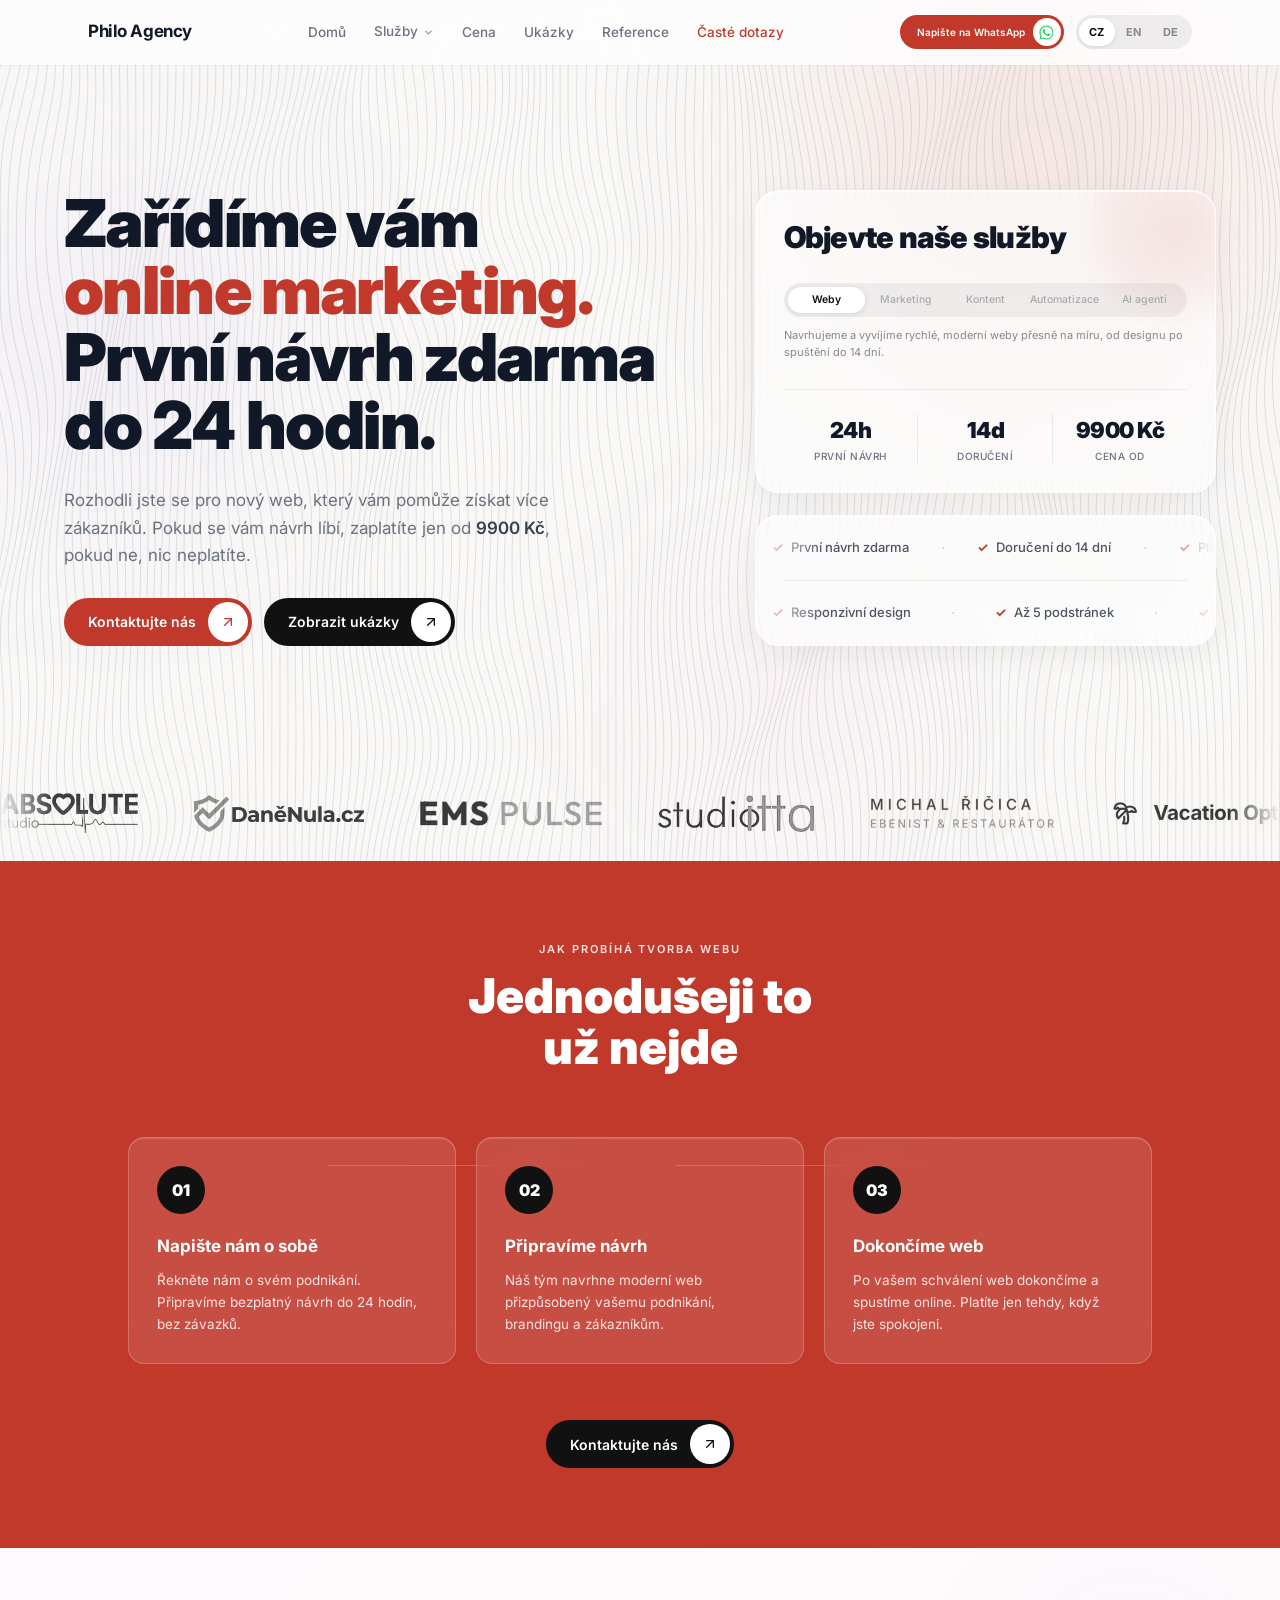
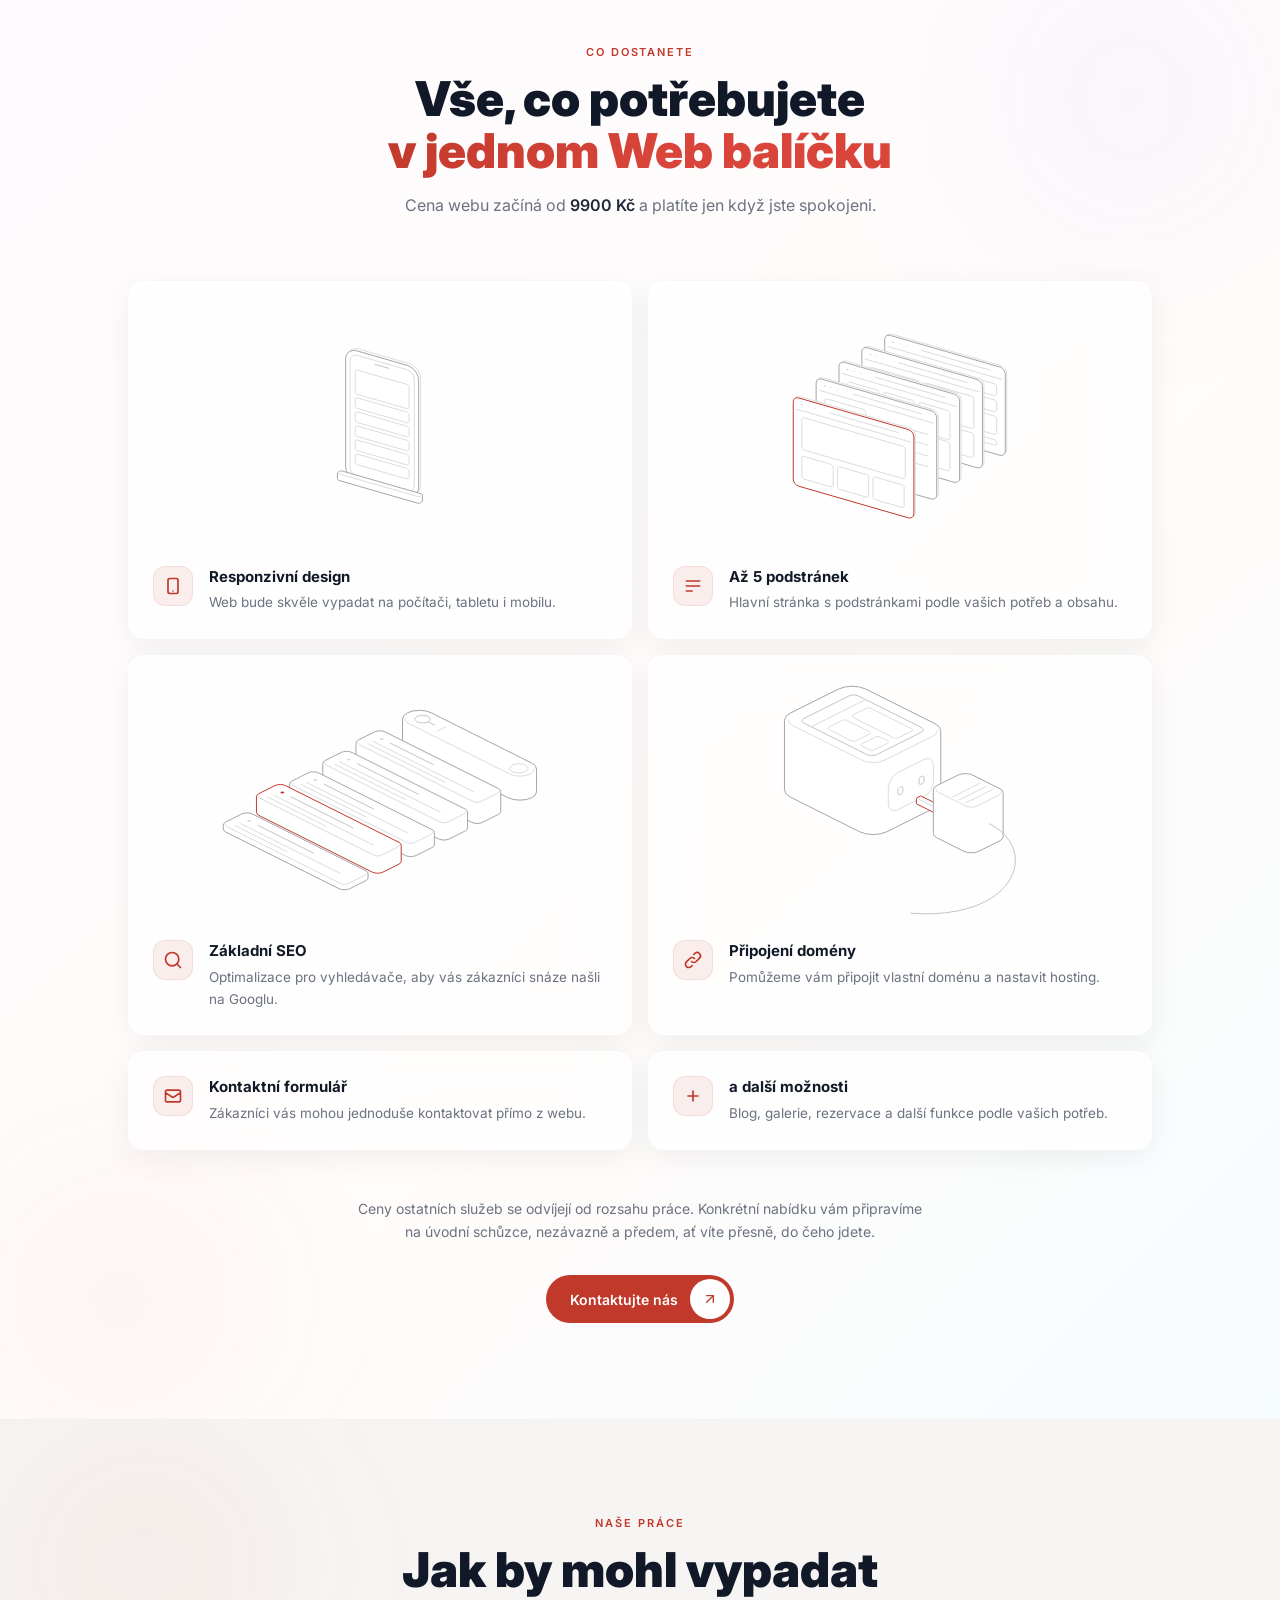
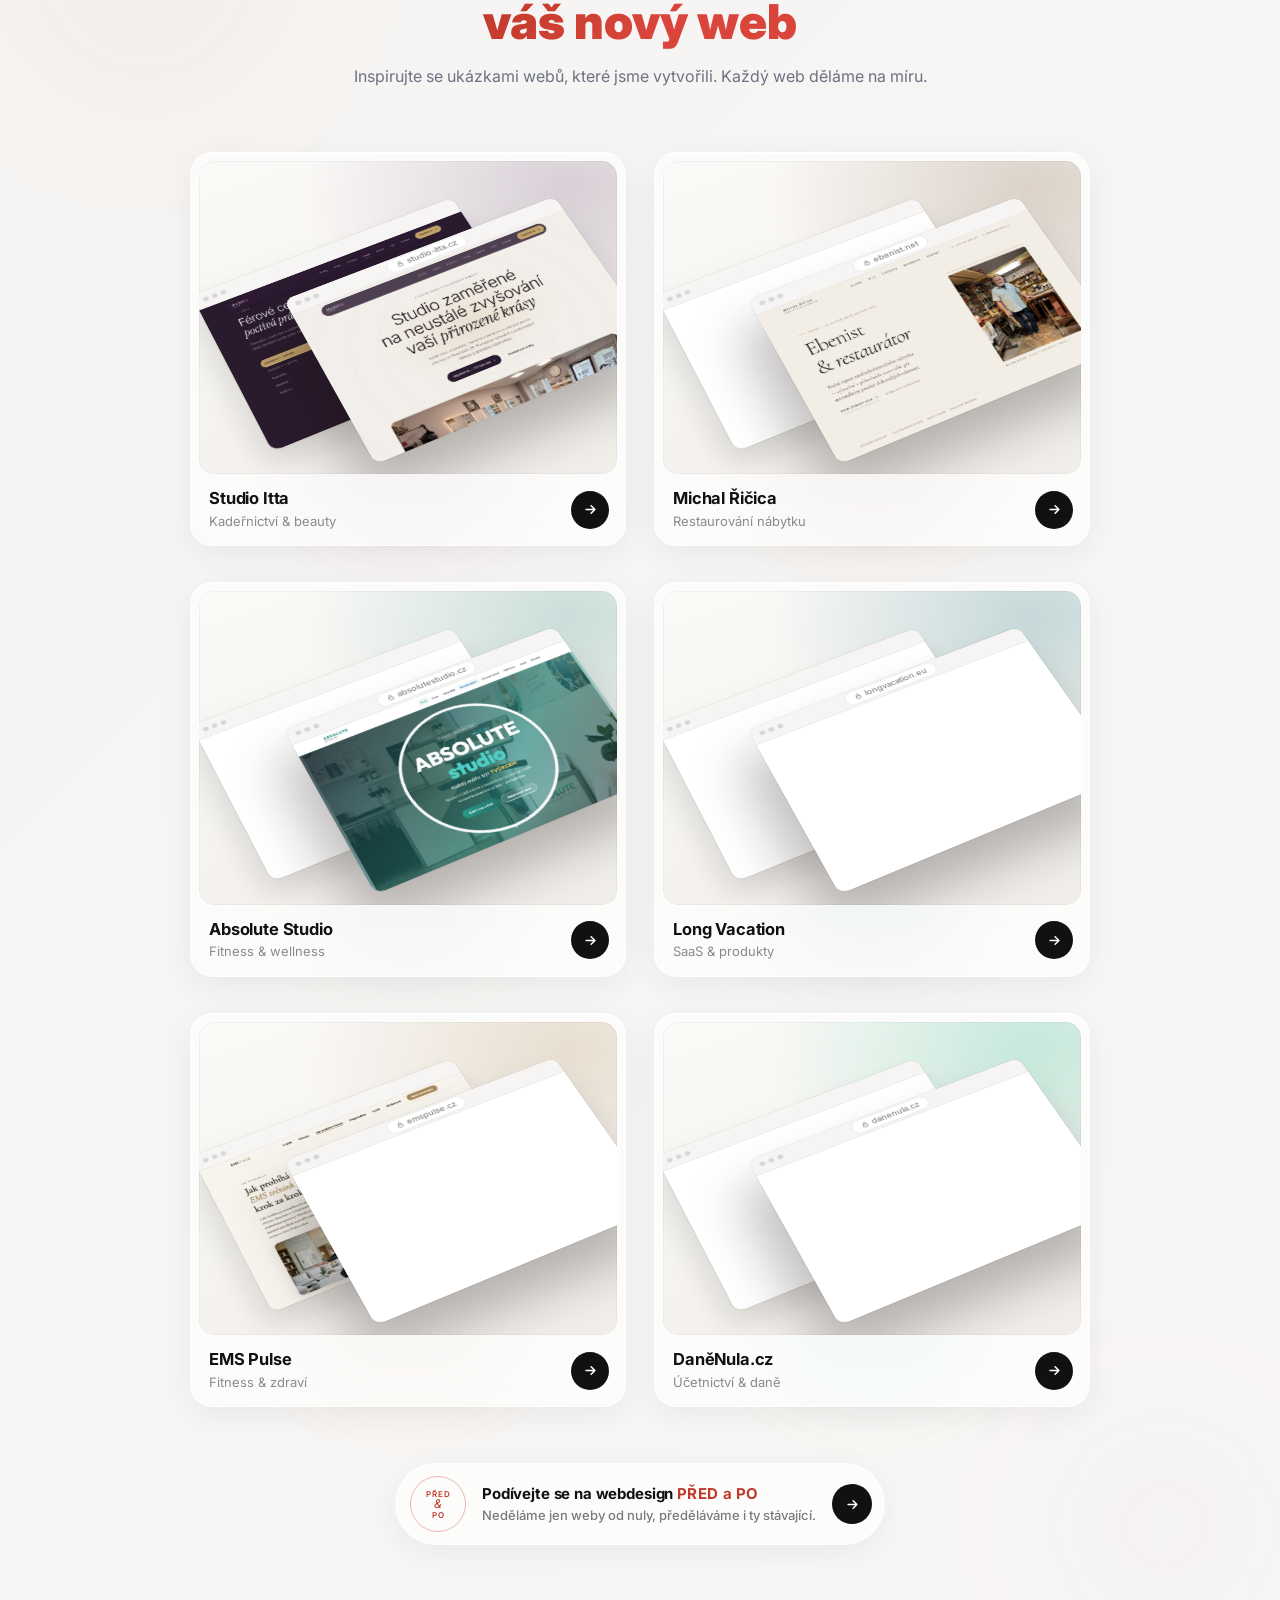
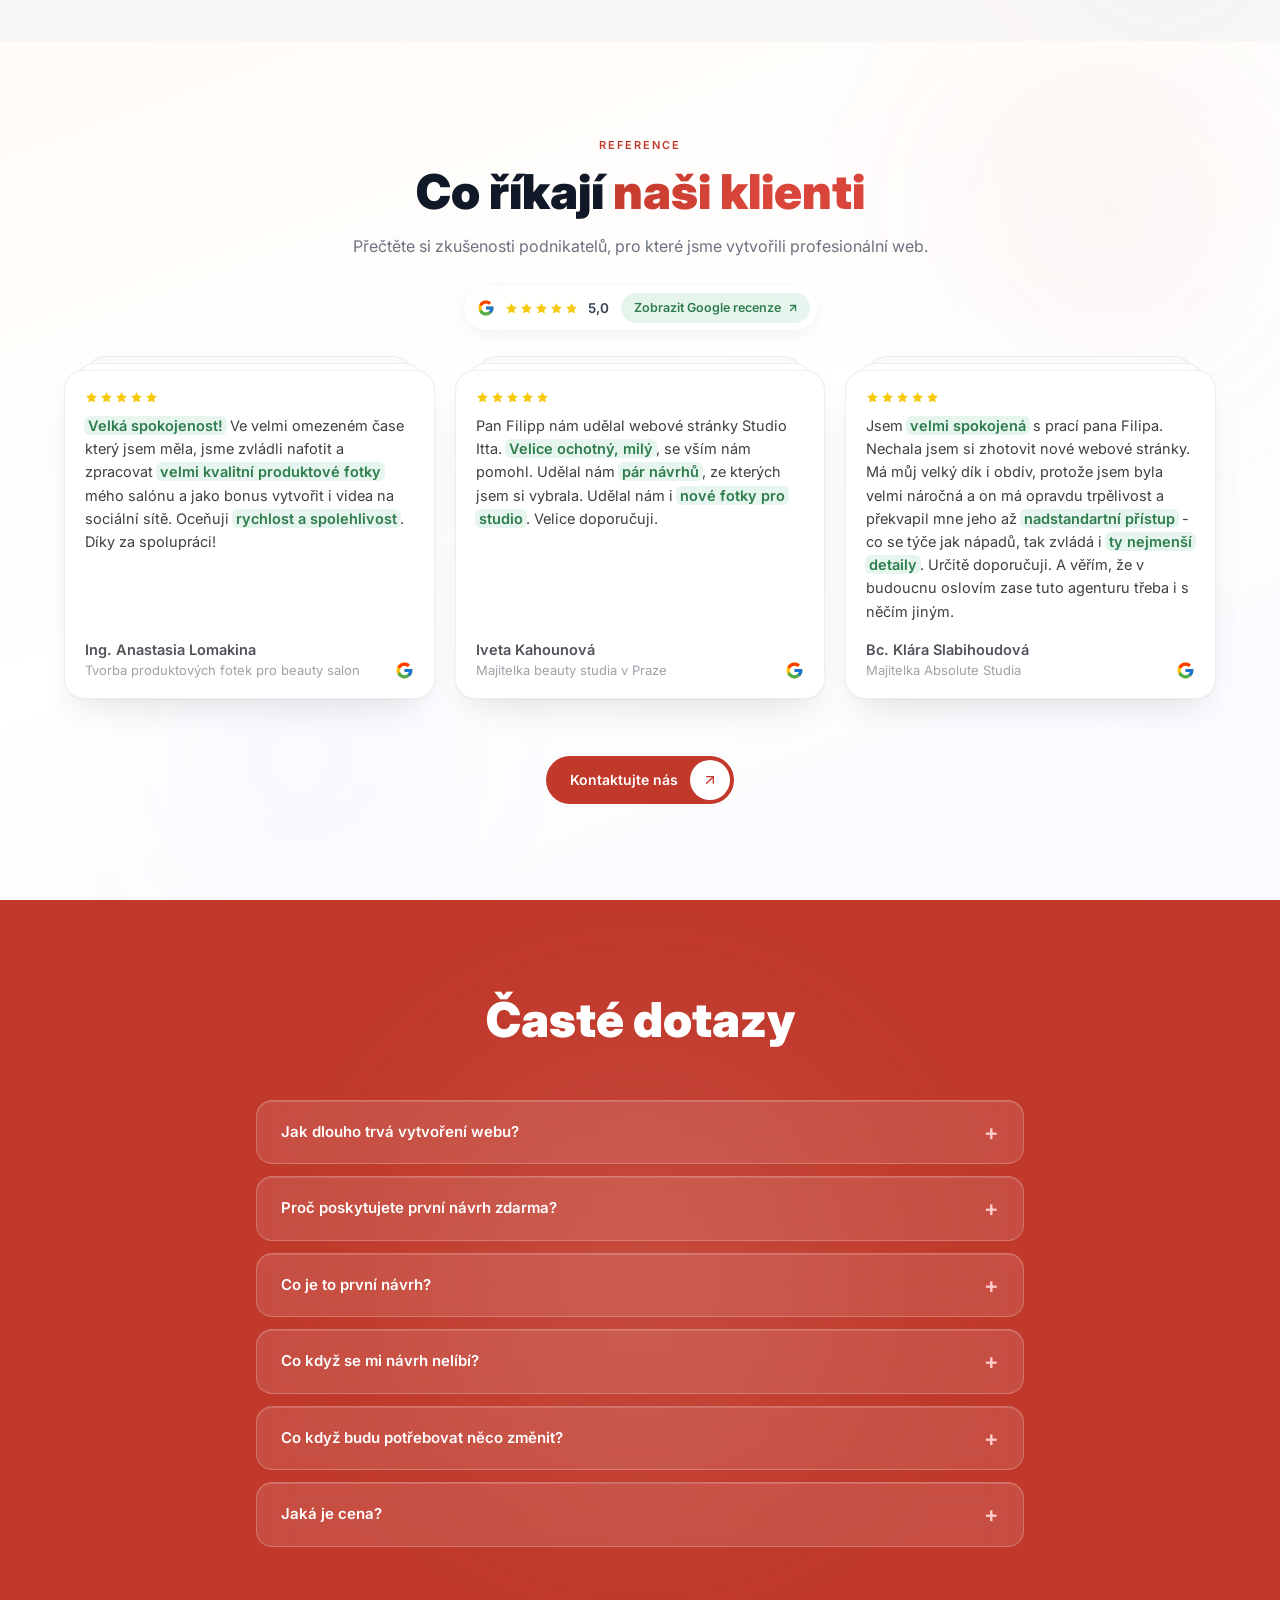
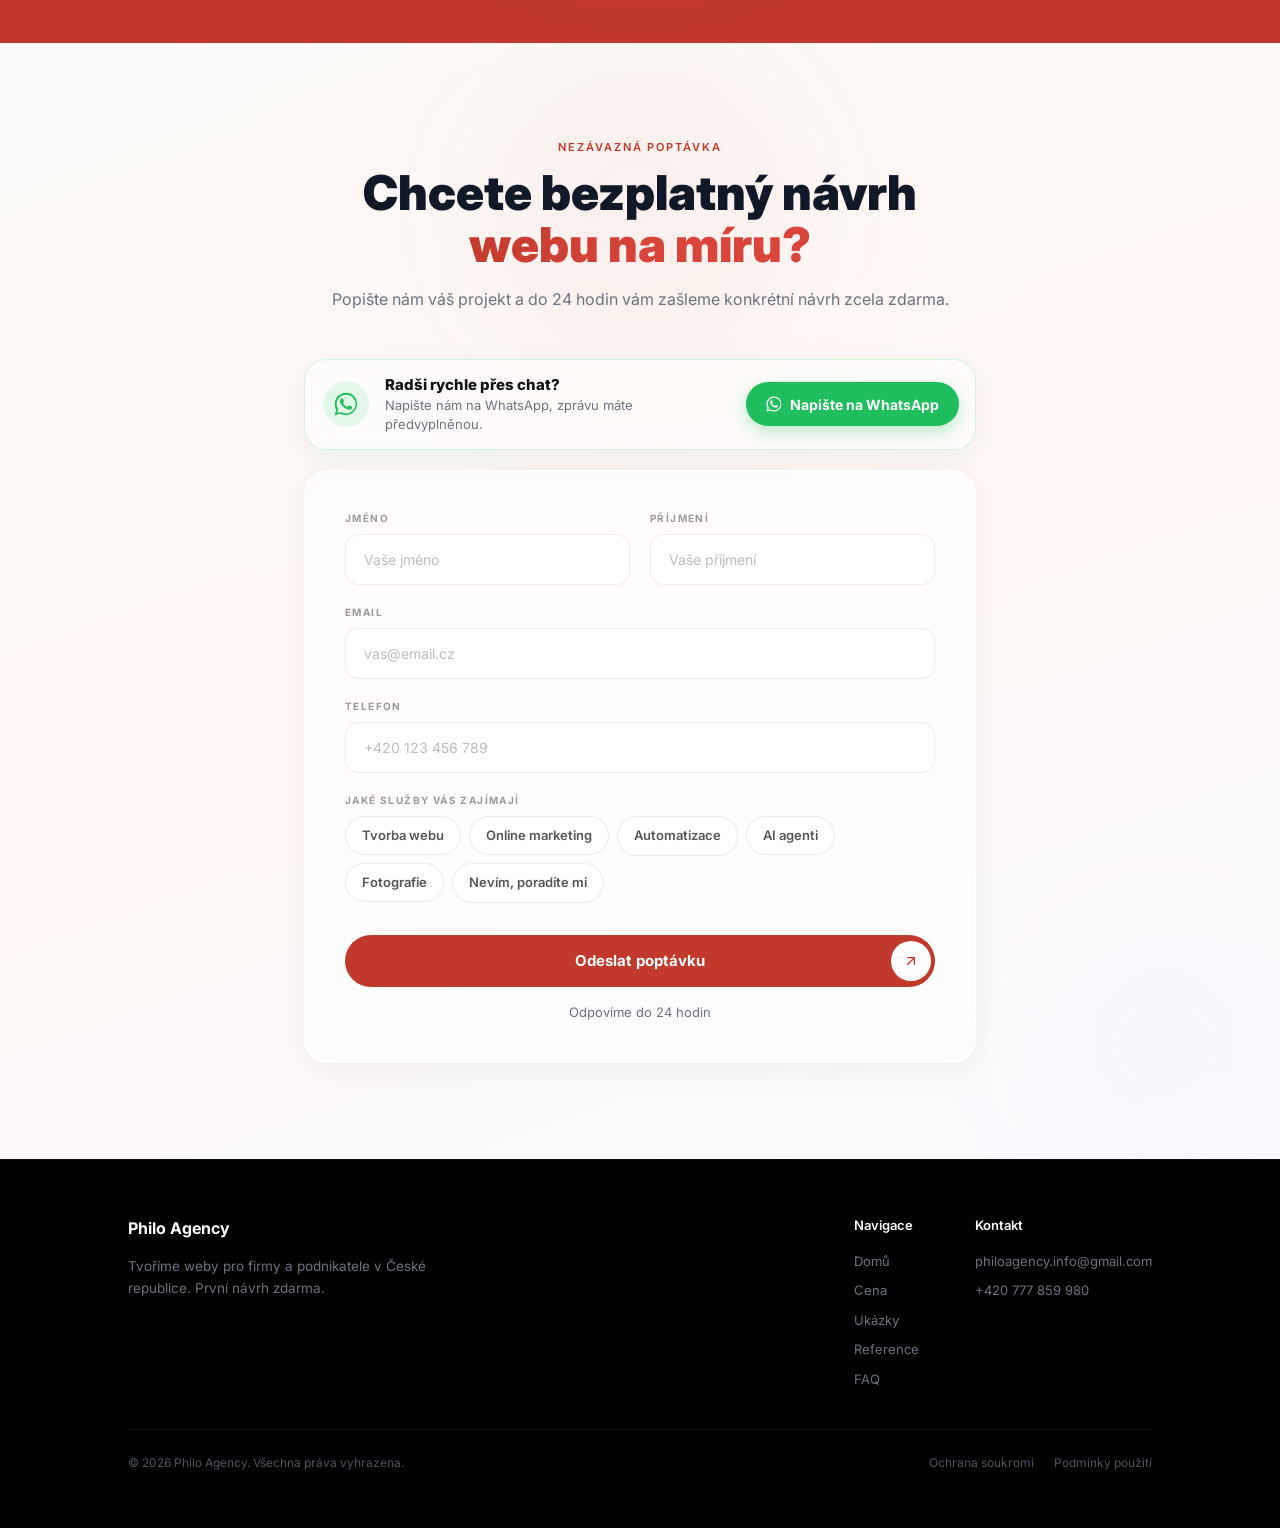
==== commit ae7bbf48: "Remove the corner read-outs and centre each tile animation on what it actually draws Co-Authored-By:" ====
--- a/index.html
+++ b/index.html
@@ -1060,22 +1060,9 @@
       --hairline-stroke: 1;
     }
 
-    .fig-read {
-      position: absolute;
-      top: 20px;
-      right: 22px;
-      font-size: 11px;
-      font-weight: 500;
-      letter-spacing: 0.04em;
-      font-variant-numeric: tabular-nums;
-      color: #9ca3af;
-      pointer-events: none;
-    }
-
     /* Na mobilu zůstávají dlaždice jako dřív: jen ikonka a text, bez animace */
     @media (max-width: 639.98px) {
-      .fig-host,
-      .fig-read {
+      .fig-host {
         display: none;
       }
     }
@@ -3015,7 +3002,6 @@
         <!-- Responzivní design: animace telefon → laptop (assets/unfold.js) -->
         <div class="glass glass-hover rounded-2xl p-6 reveal fig-tile" data-unfold>
           <div class="fig-host" data-hairline="unfold" data-hairline-theme="light" aria-hidden="true"></div>
-          <span class="fig-read" data-unfold-px aria-hidden="true">390 px</span>
           <div class="flex gap-4 items-start">
             <div class="flex-shrink-0 w-10 h-10 rounded-xl flex items-center justify-center"
               style="background:rgba(192,57,43,0.08);border:1px solid rgba(192,57,43,0.1)">
@@ -3035,7 +3021,6 @@
         <!-- Až 5 podstránek: pět stránek webu v kaskádě, rozvějíří se (assets/pages.js) -->
         <div class="glass glass-hover rounded-2xl p-6 reveal fig-tile" data-pages>
           <div class="fig-host" data-hairline="pages" data-hairline-theme="light" aria-hidden="true"></div>
-          <span class="fig-read" data-pages-count aria-hidden="true">1 / 5</span>
           <div class="flex gap-4 items-start">
             <div class="flex-shrink-0 w-10 h-10 rounded-xl flex items-center justify-center"
               style="background:rgba(192,57,43,0.08);border:1px solid rgba(192,57,43,0.1)">
@@ -3054,7 +3039,6 @@
         <!-- Základní SEO: web vyjede ve výsledcích vyhledávání ze 4. na 1. místo (assets/rank.js) -->
         <div class="glass glass-hover rounded-2xl p-6 reveal fig-tile" data-rank>
           <div class="fig-host" data-hairline="rank" data-hairline-theme="light" aria-hidden="true"></div>
-          <span class="fig-read" data-rank-place aria-hidden="true">#4</span>
           <div class="flex gap-4 items-start">
             <div class="flex-shrink-0 w-10 h-10 rounded-xl flex items-center justify-center"
               style="background:rgba(192,57,43,0.08);border:1px solid rgba(192,57,43,0.1)">
@@ -3074,7 +3058,6 @@
         <!-- Připojení domény: zástrčka (doména) se zasune do webu (assets/plug.js) -->
         <div class="glass glass-hover rounded-2xl p-6 reveal fig-tile" data-plug>
           <div class="fig-host" data-hairline="plug" data-hairline-theme="light" aria-hidden="true"></div>
-          <span class="fig-read" data-plug-state aria-hidden="true">offline</span>
           <div class="flex gap-4 items-start">
             <div class="flex-shrink-0 w-10 h-10 rounded-xl flex items-center justify-center"
               style="background:rgba(192,57,43,0.08);border:1px solid rgba(192,57,43,0.1)">
@@ -3744,6 +3727,7 @@
   <script src="assets/gsap.min.js"></script>
   <script src="assets/ScrollTrigger.min.js"></script>
   <script src="assets/hairline-kernel.js"></script>
+  <script src="assets/hairline-frame.js"></script>
   <script src="assets/unfold.js"></script>
   <script src="assets/pages.js"></script>
   <script src="assets/rank.js"></script>
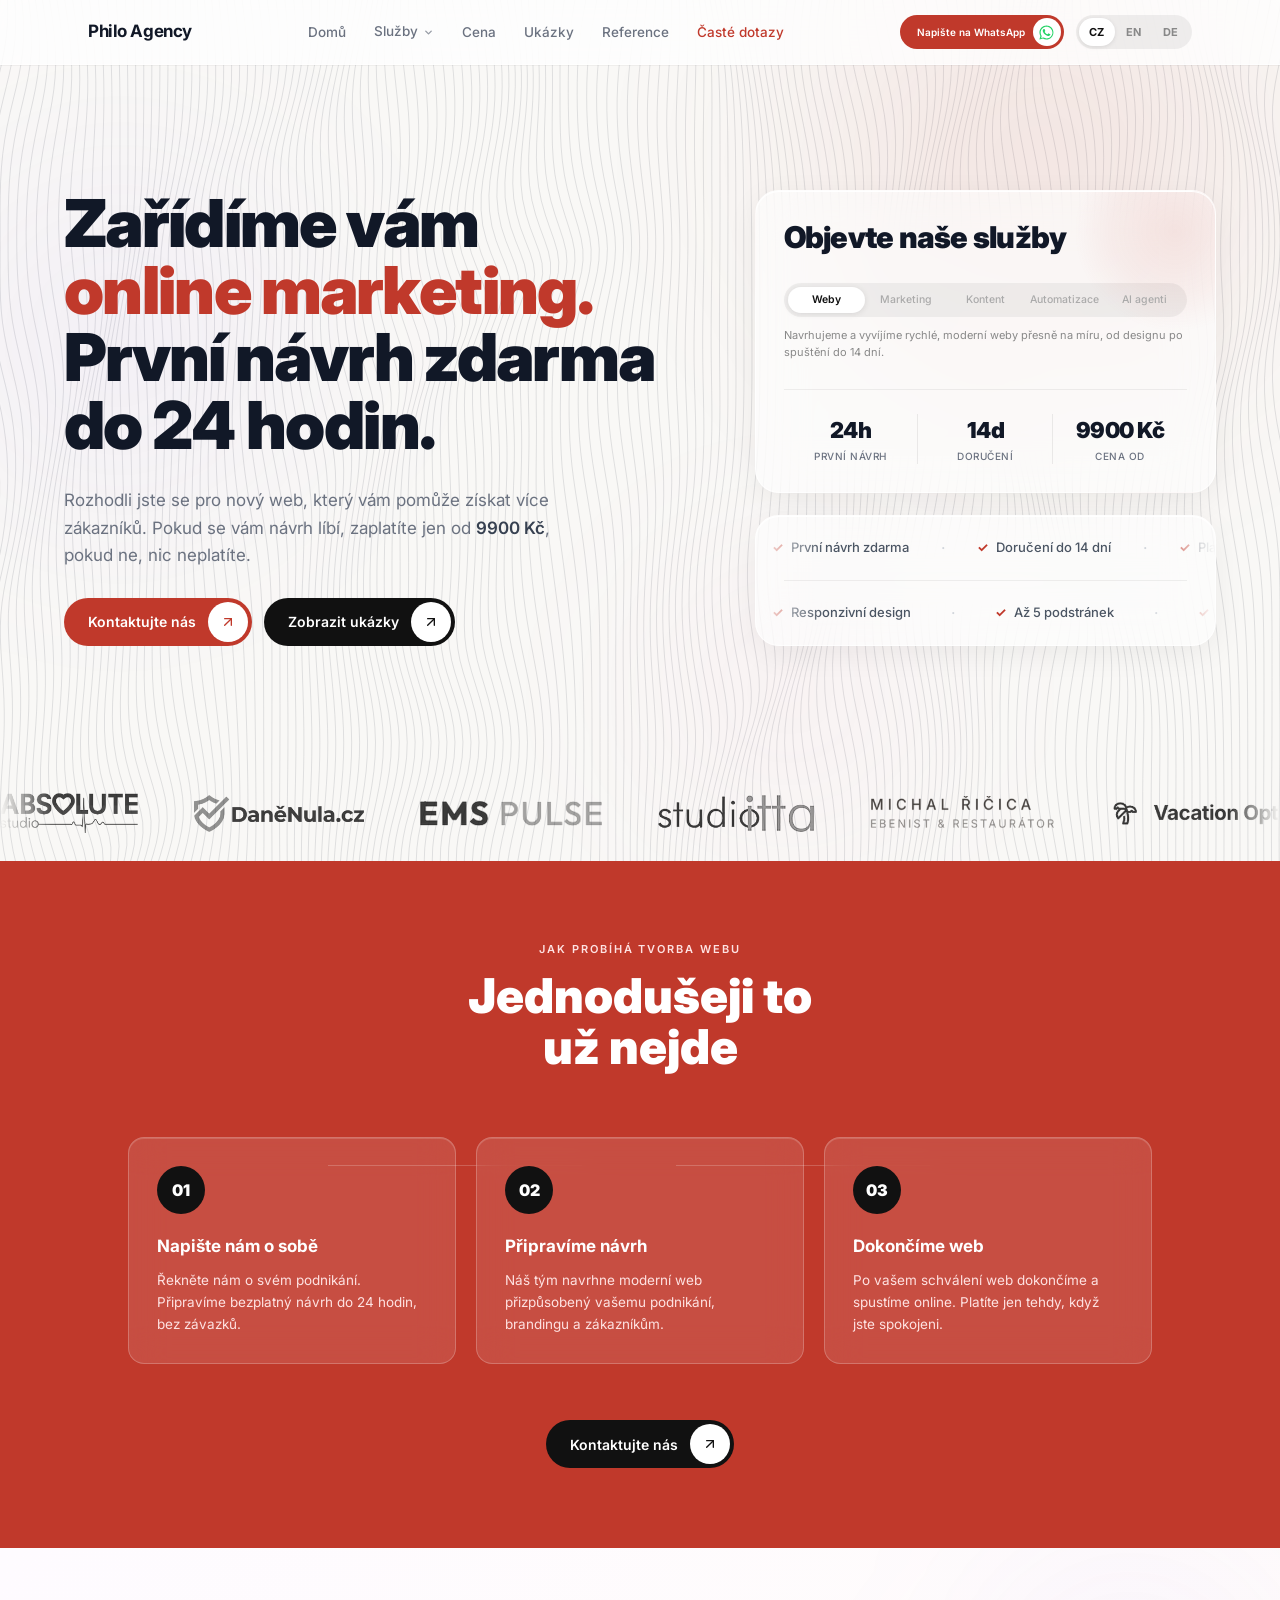
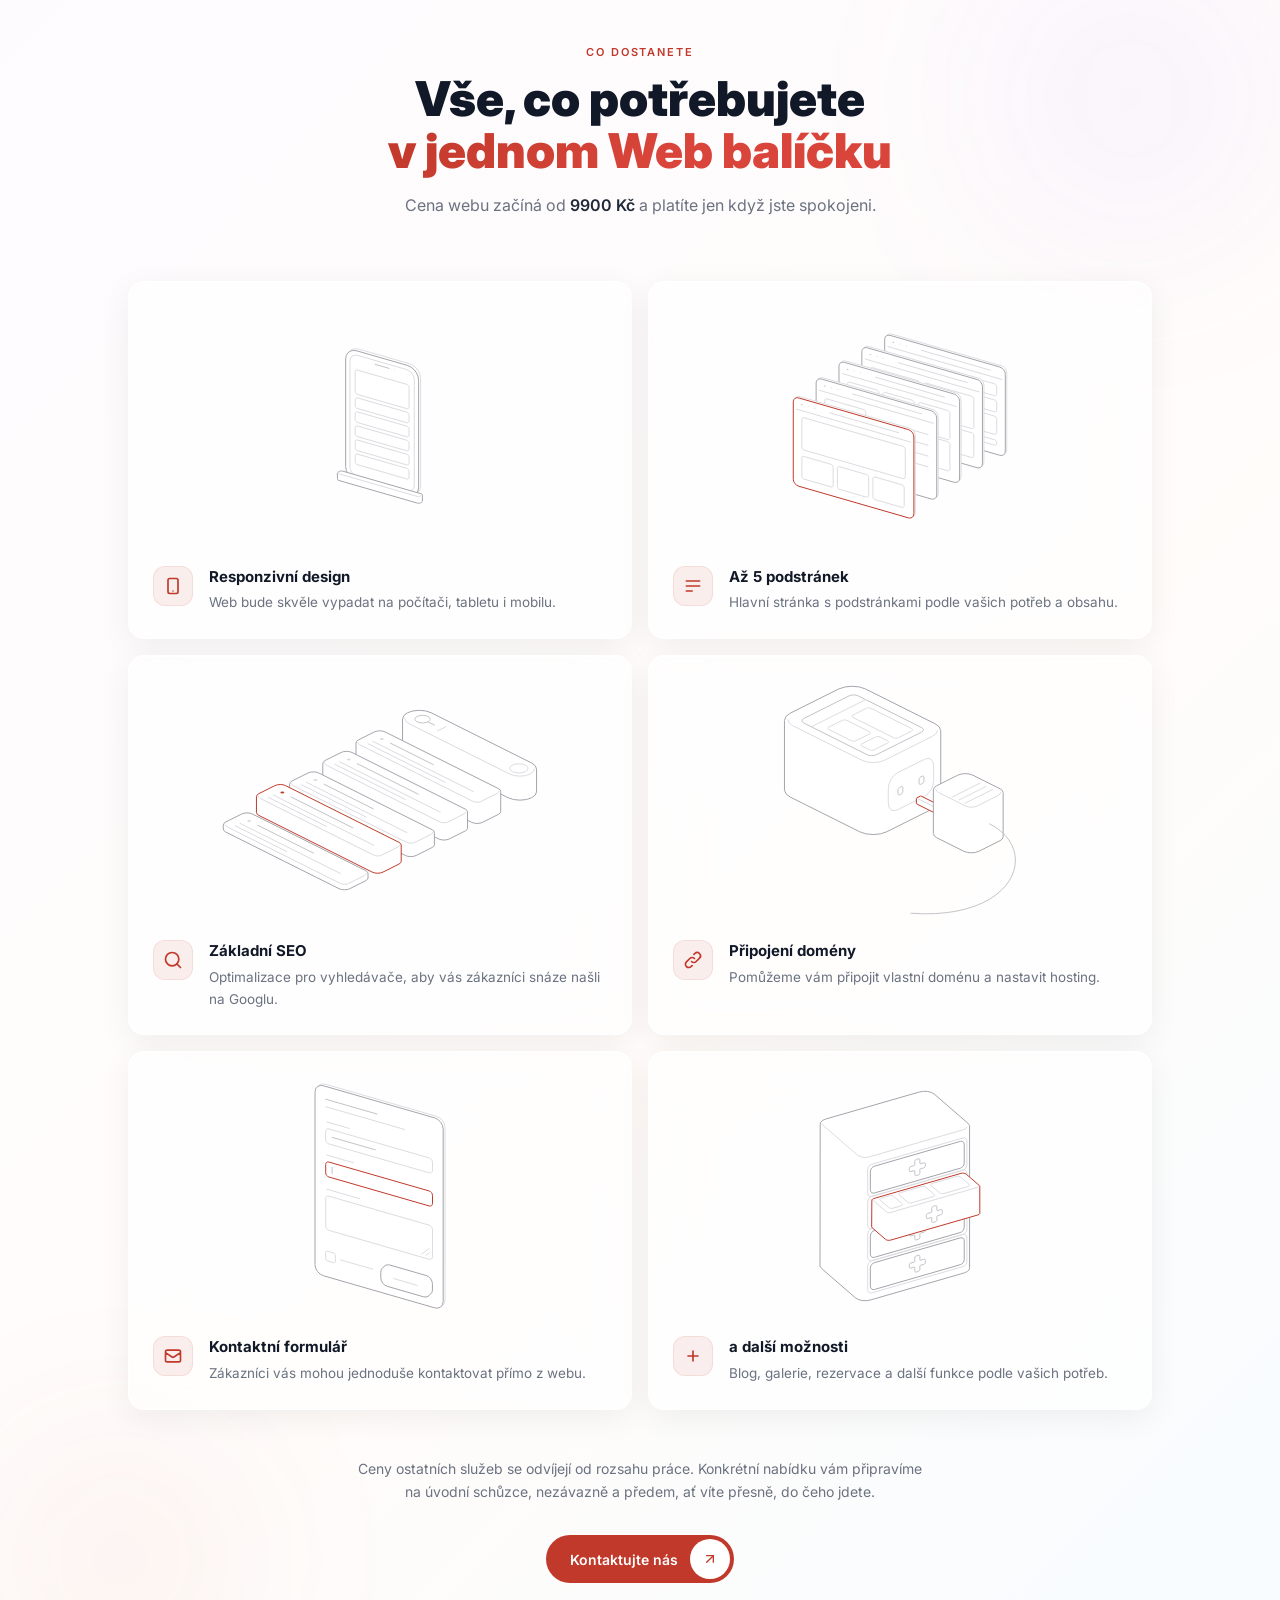
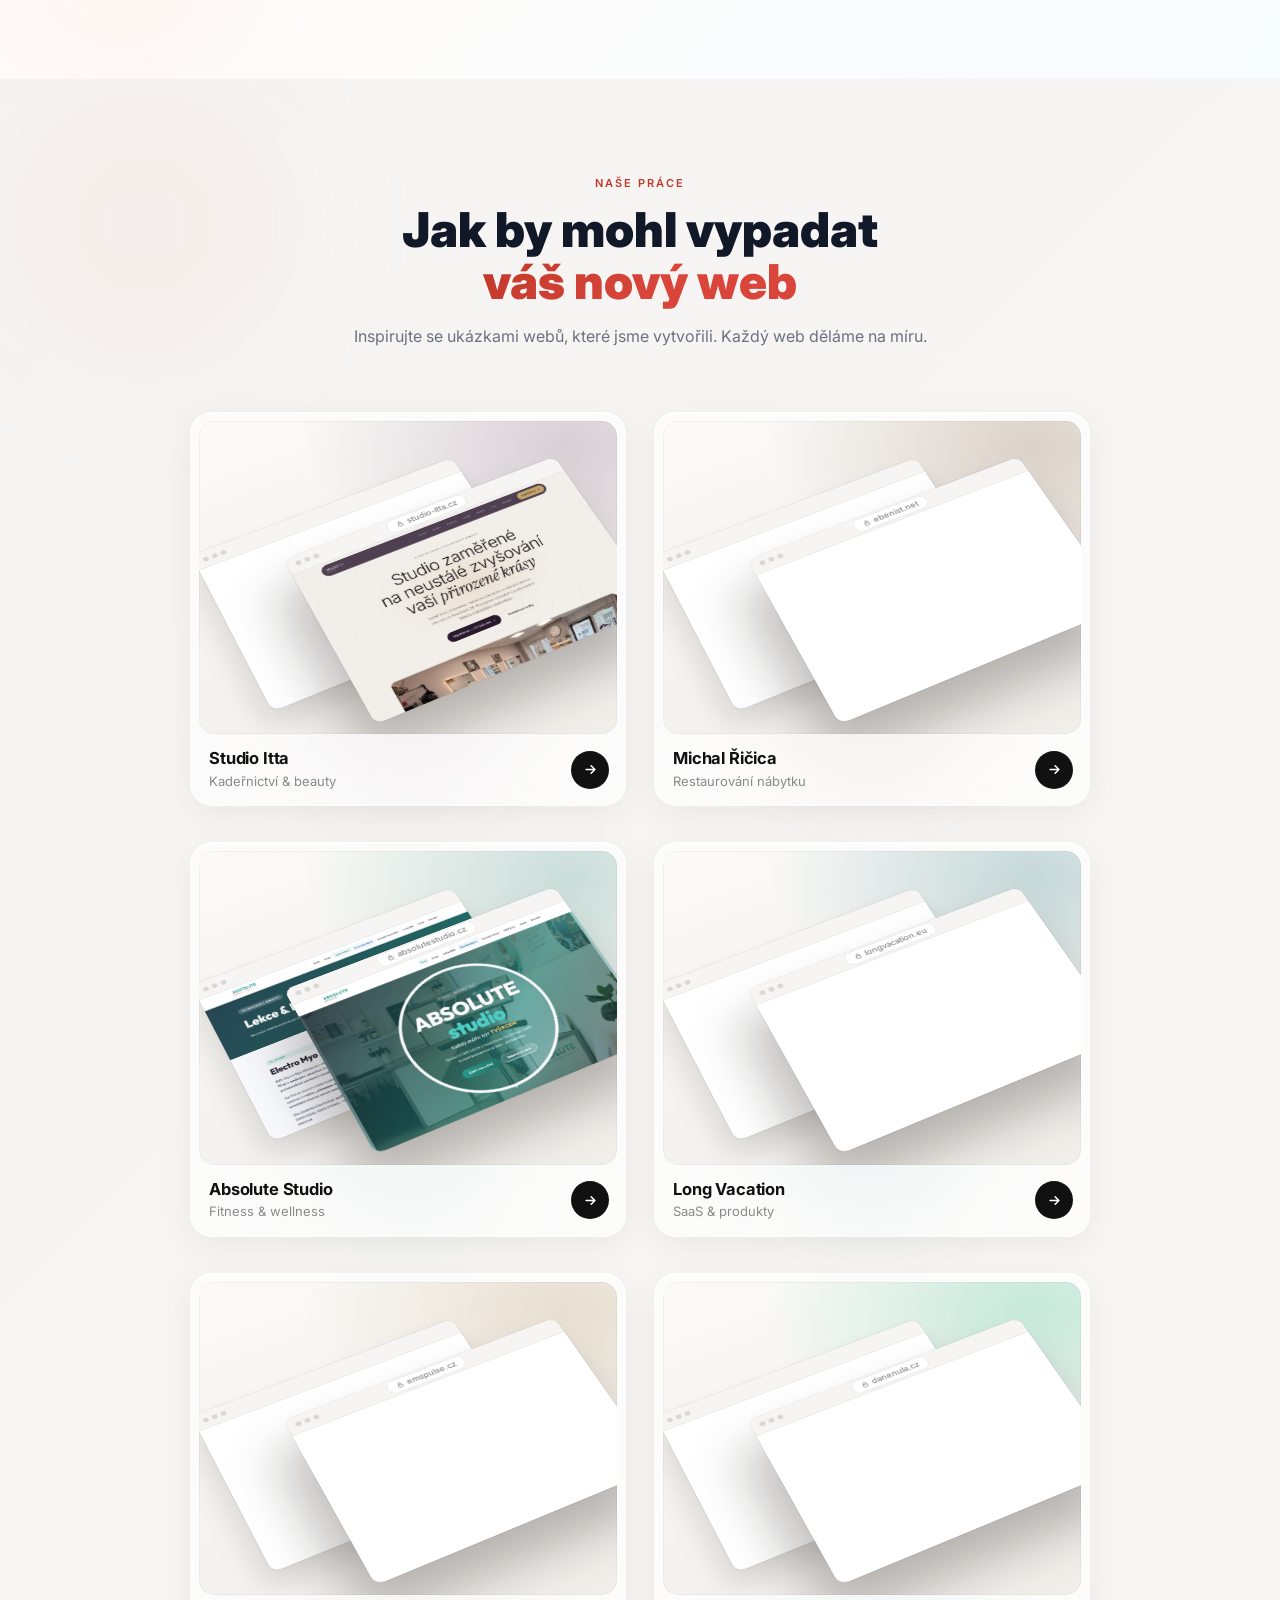
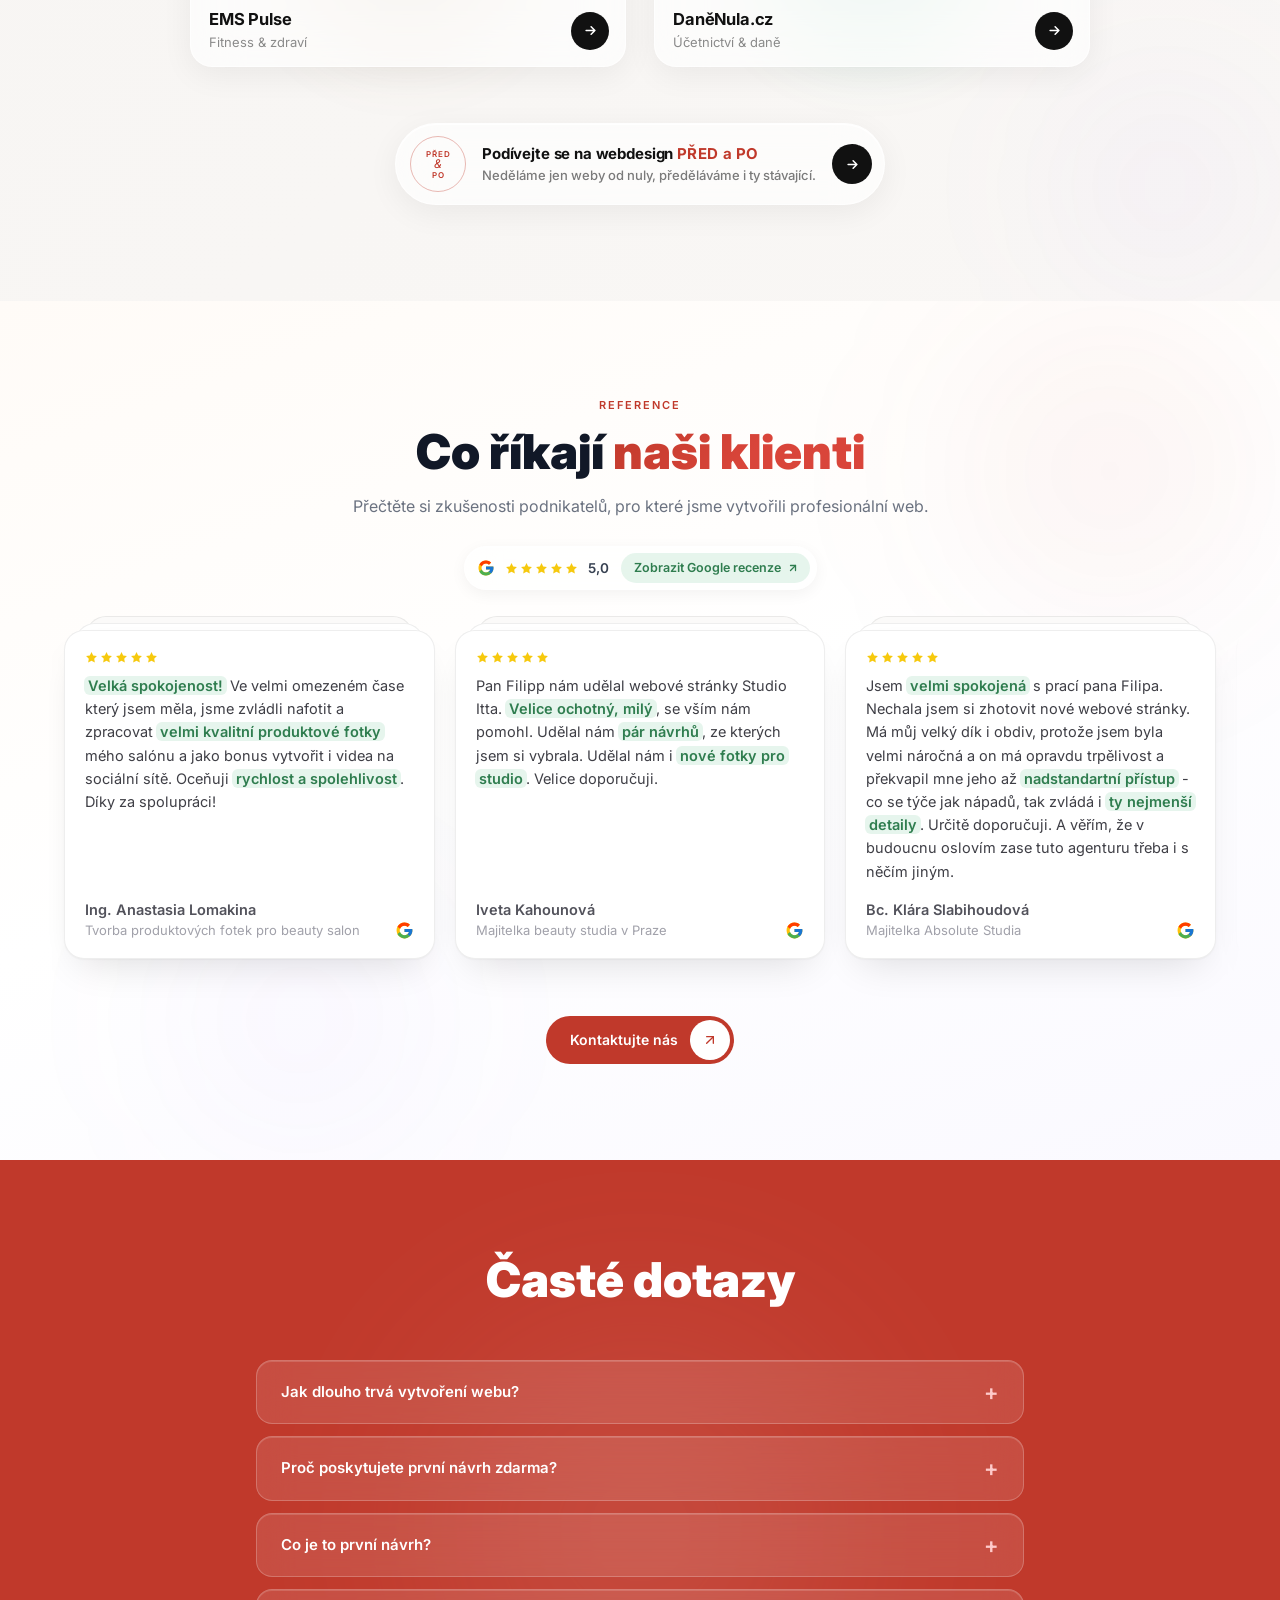
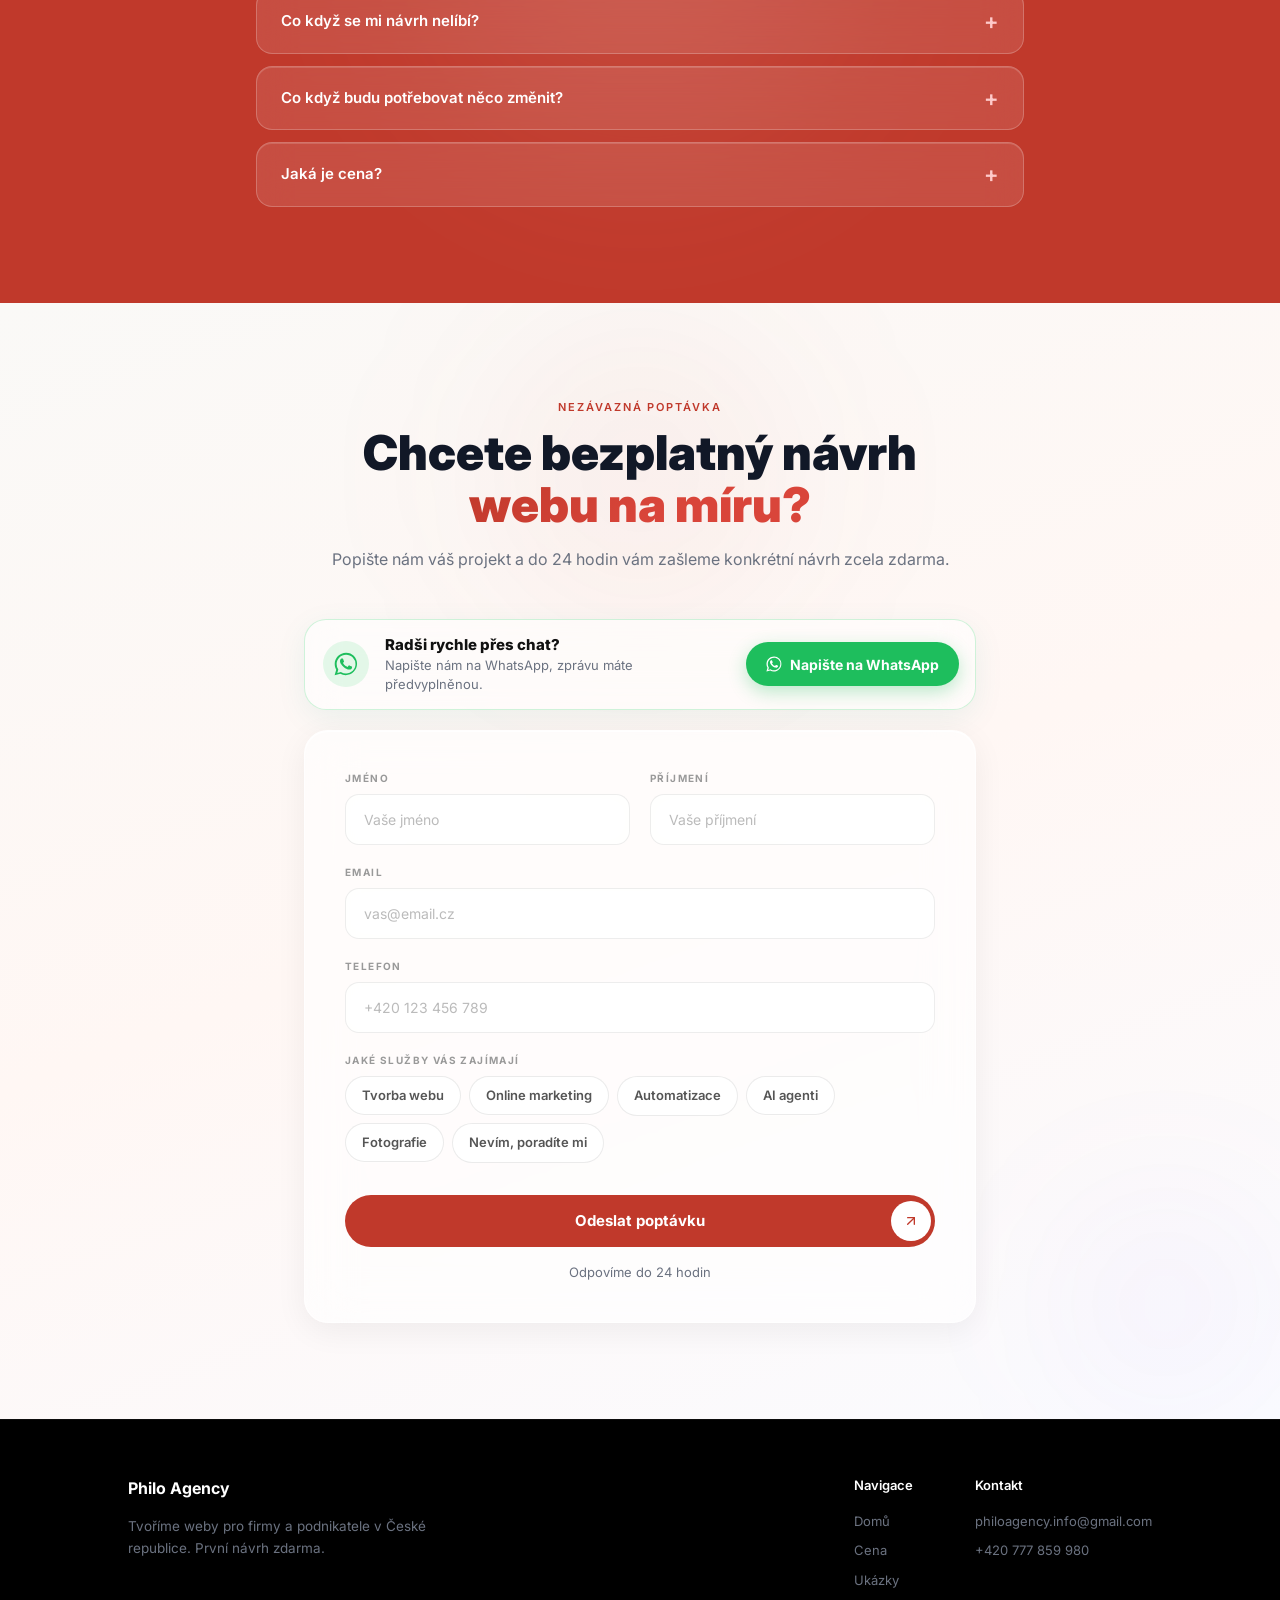
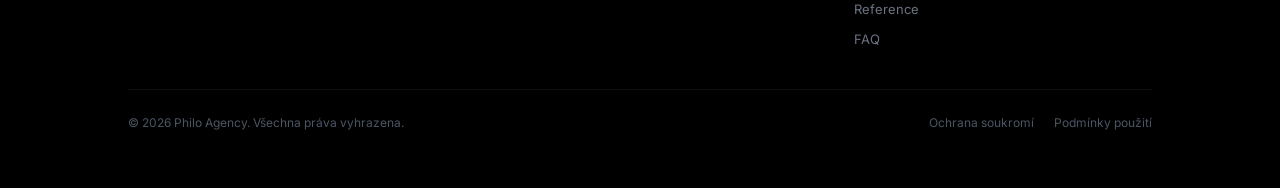
==== commit f2ed20f0: "Add hover animations to the Kontaktní formulář (form) and a další možnosti (drawers) tiles Co-Author" ====
--- a/index.html
+++ b/index.html
@@ -3074,32 +3074,40 @@
           </div>
         </div>
 
-        <div class="glass glass-hover rounded-2xl p-6 flex gap-4 items-start reveal">
-          <div class="flex-shrink-0 w-10 h-10 rounded-xl flex items-center justify-center"
-            style="background:rgba(192,57,43,0.08);border:1px solid rgba(192,57,43,0.1)">
-            <svg class="w-5 h-5" fill="none" stroke="#c0392b" stroke-width="2" viewBox="0 0 24 24">
-              <path stroke-linecap="round" stroke-linejoin="round"
-                d="M3 8l7.89 5.26a2 2 0 002.22 0L21 8M5 19h14a2 2 0 002-2V7a2 2 0 00-2-2H5a2 2 0 00-2 2v10a2 2 0 002 2z" />
-            </svg>
-          </div>
-          <div>
-            <h3 class="font-bold text-gray-900 mb-1 text-[15px]" data-i18n="feat5-title">Kontaktní formulář</h3>
-            <p class="text-gray-500 text-[13.5px] leading-relaxed" data-i18n="feat5-desc">Zákazníci vás mohou jednoduše
-              kontaktovat přímo z webu.</p>
+        <!-- Kontaktní formulář: formulář se vyplní a odešle (assets/form.js) -->
+        <div class="glass glass-hover rounded-2xl p-6 reveal fig-tile" data-form>
+          <div class="fig-host" data-hairline="form" data-hairline-theme="light" aria-hidden="true"></div>
+          <div class="flex gap-4 items-start">
+            <div class="flex-shrink-0 w-10 h-10 rounded-xl flex items-center justify-center"
+              style="background:rgba(192,57,43,0.08);border:1px solid rgba(192,57,43,0.1)">
+              <svg class="w-5 h-5" fill="none" stroke="#c0392b" stroke-width="2" viewBox="0 0 24 24">
+                <path stroke-linecap="round" stroke-linejoin="round"
+                  d="M3 8l7.89 5.26a2 2 0 002.22 0L21 8M5 19h14a2 2 0 002-2V7a2 2 0 00-2-2H5a2 2 0 00-2 2v10a2 2 0 002 2z" />
+              </svg>
+            </div>
+            <div>
+              <h3 class="font-bold text-gray-900 mb-1 text-[15px]" data-i18n="feat5-title">Kontaktní formulář</h3>
+              <p class="text-gray-500 text-[13.5px] leading-relaxed" data-i18n="feat5-desc">Zákazníci vás mohou jednoduše
+                kontaktovat přímo z webu.</p>
+            </div>
           </div>
         </div>
 
-        <div class="glass glass-hover rounded-2xl p-6 flex gap-4 items-start reveal">
-          <div class="flex-shrink-0 w-10 h-10 rounded-xl flex items-center justify-center"
-            style="background:rgba(192,57,43,0.08);border:1px solid rgba(192,57,43,0.1)">
-            <svg class="w-5 h-5" fill="none" stroke="#c0392b" stroke-width="2" viewBox="0 0 24 24">
-              <path stroke-linecap="round" stroke-linejoin="round" d="M12 6v6m0 0v6m0-6h6m-6 0H6" />
-            </svg>
-          </div>
-          <div>
-            <h3 class="font-bold text-gray-900 mb-1 text-[15px]" data-i18n="feat6-title">a další možnosti</h3>
-            <p class="text-gray-500 text-[13.5px] leading-relaxed" data-i18n="feat6-desc">Blog, galerie, rezervace a
-              další funkce podle vašich potřeb.</p>
+        <!-- a další možnosti: šuplíky s funkcemi webu se postupně vysunou (assets/drawers.js) -->
+        <div class="glass glass-hover rounded-2xl p-6 reveal fig-tile" data-drawers>
+          <div class="fig-host" data-hairline="drawers" data-hairline-theme="light" aria-hidden="true"></div>
+          <div class="flex gap-4 items-start">
+            <div class="flex-shrink-0 w-10 h-10 rounded-xl flex items-center justify-center"
+              style="background:rgba(192,57,43,0.08);border:1px solid rgba(192,57,43,0.1)">
+              <svg class="w-5 h-5" fill="none" stroke="#c0392b" stroke-width="2" viewBox="0 0 24 24">
+                <path stroke-linecap="round" stroke-linejoin="round" d="M12 6v6m0 0v6m0-6h6m-6 0H6" />
+              </svg>
+            </div>
+            <div>
+              <h3 class="font-bold text-gray-900 mb-1 text-[15px]" data-i18n="feat6-title">a další možnosti</h3>
+              <p class="text-gray-500 text-[13.5px] leading-relaxed" data-i18n="feat6-desc">Blog, galerie, rezervace a
+                další funkce podle vašich potřeb.</p>
+            </div>
           </div>
         </div>
 
@@ -3732,6 +3740,8 @@
   <script src="assets/pages.js"></script>
   <script src="assets/rank.js"></script>
   <script src="assets/plug.js"></script>
+  <script src="assets/form.js"></script>
+  <script src="assets/drawers.js"></script>
   <script>
     gsap.registerPlugin(ScrollTrigger);
 
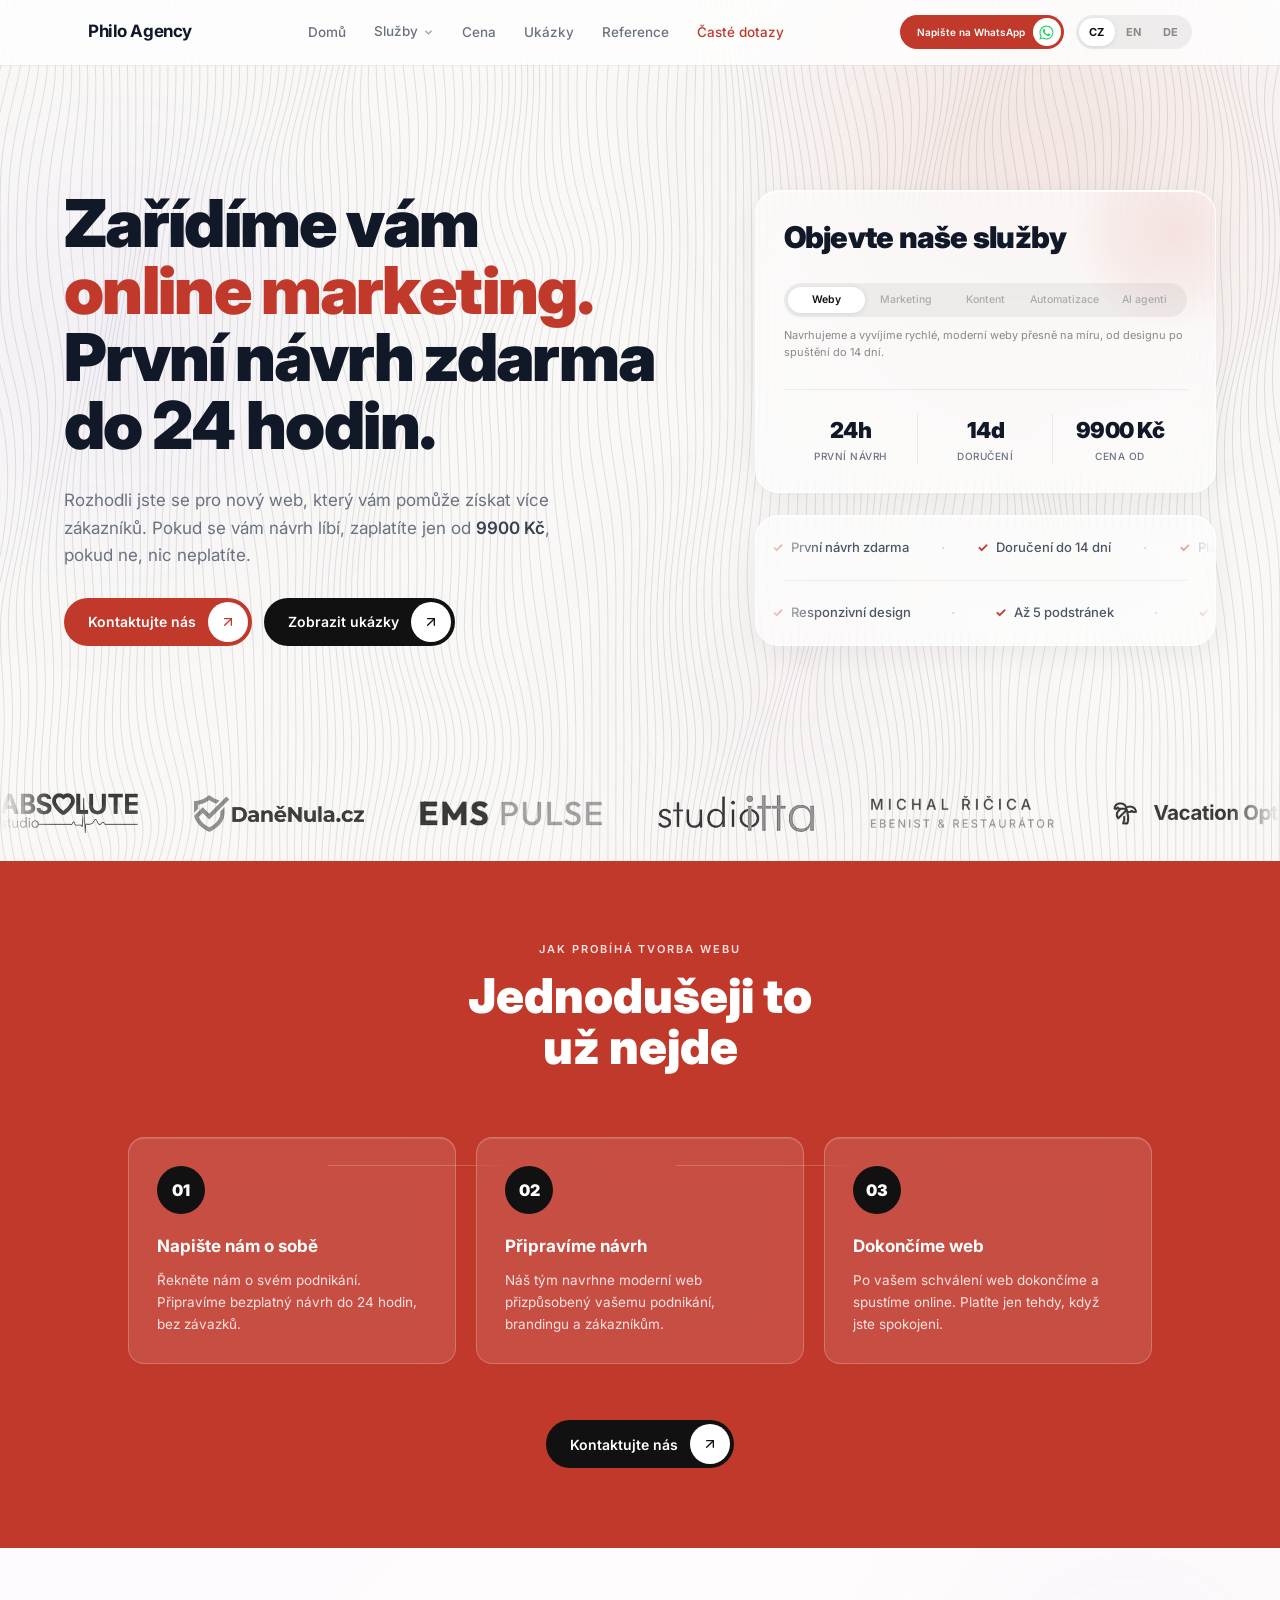
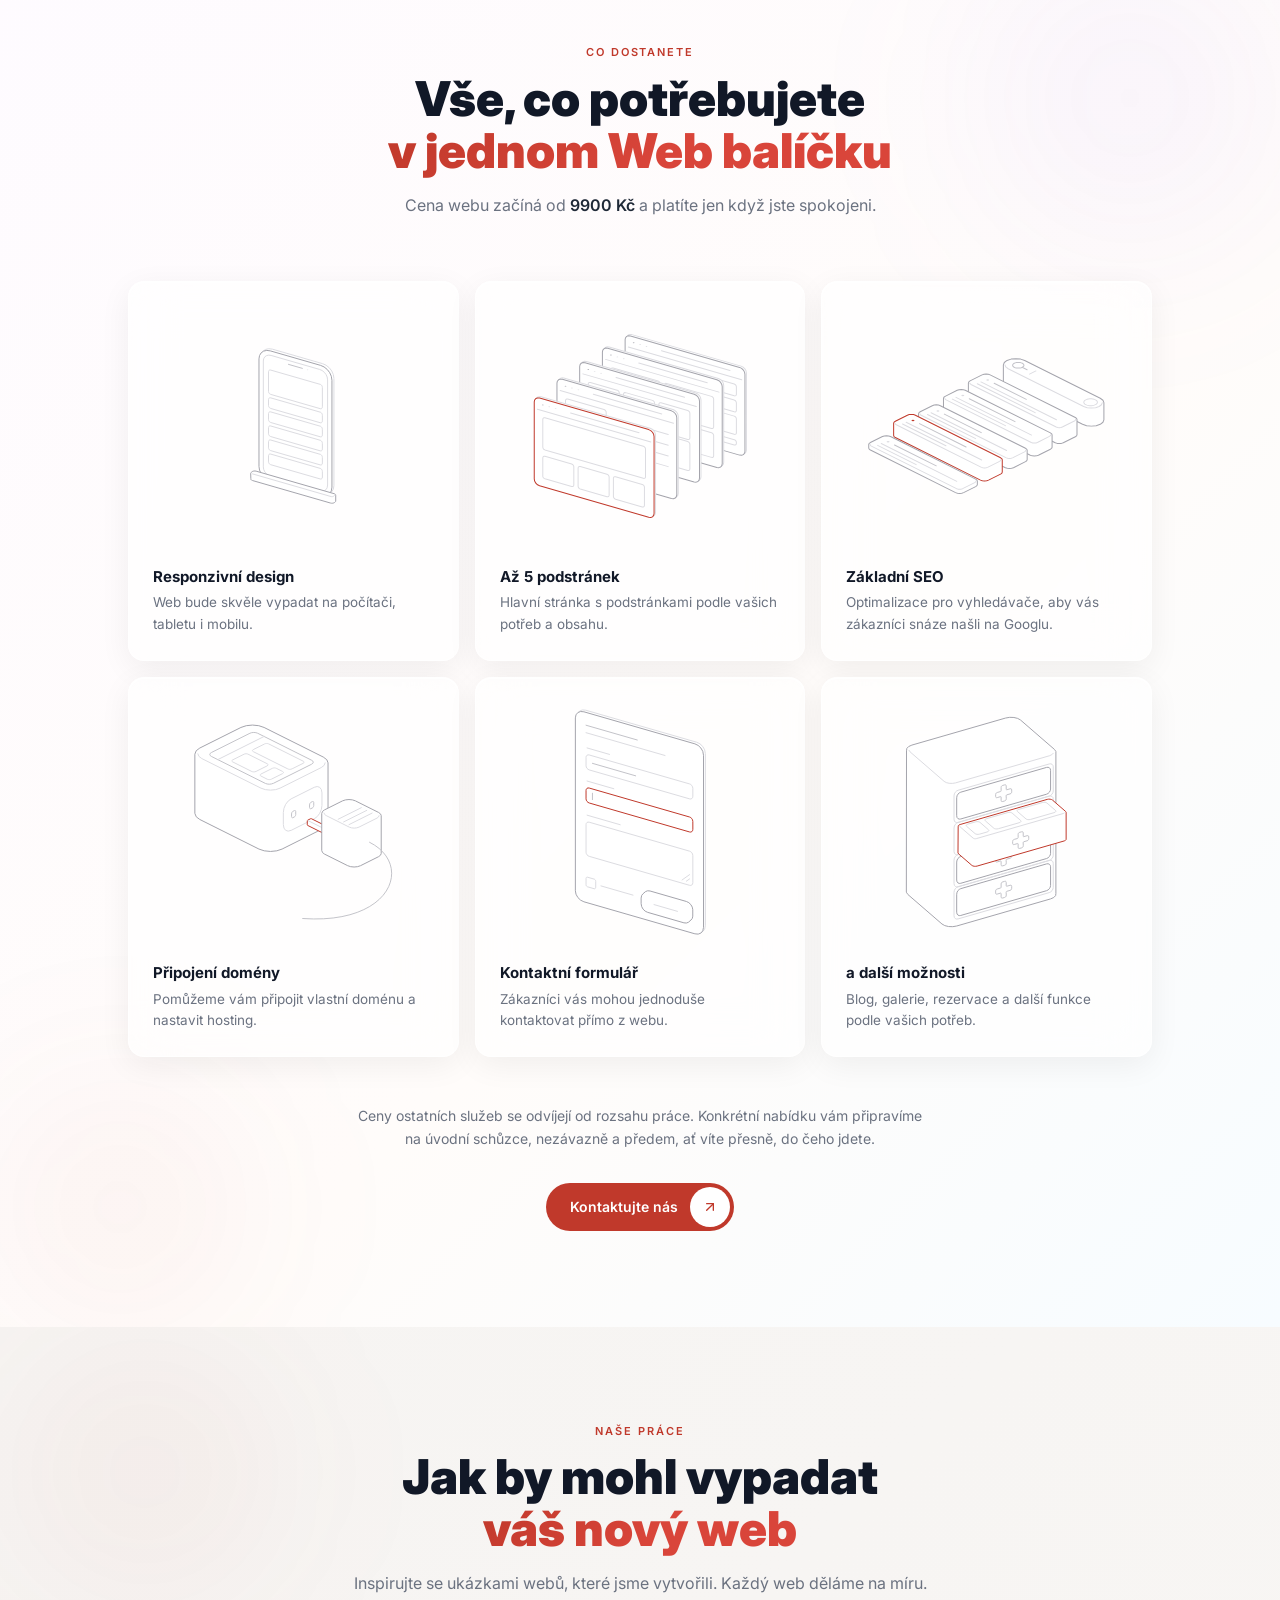
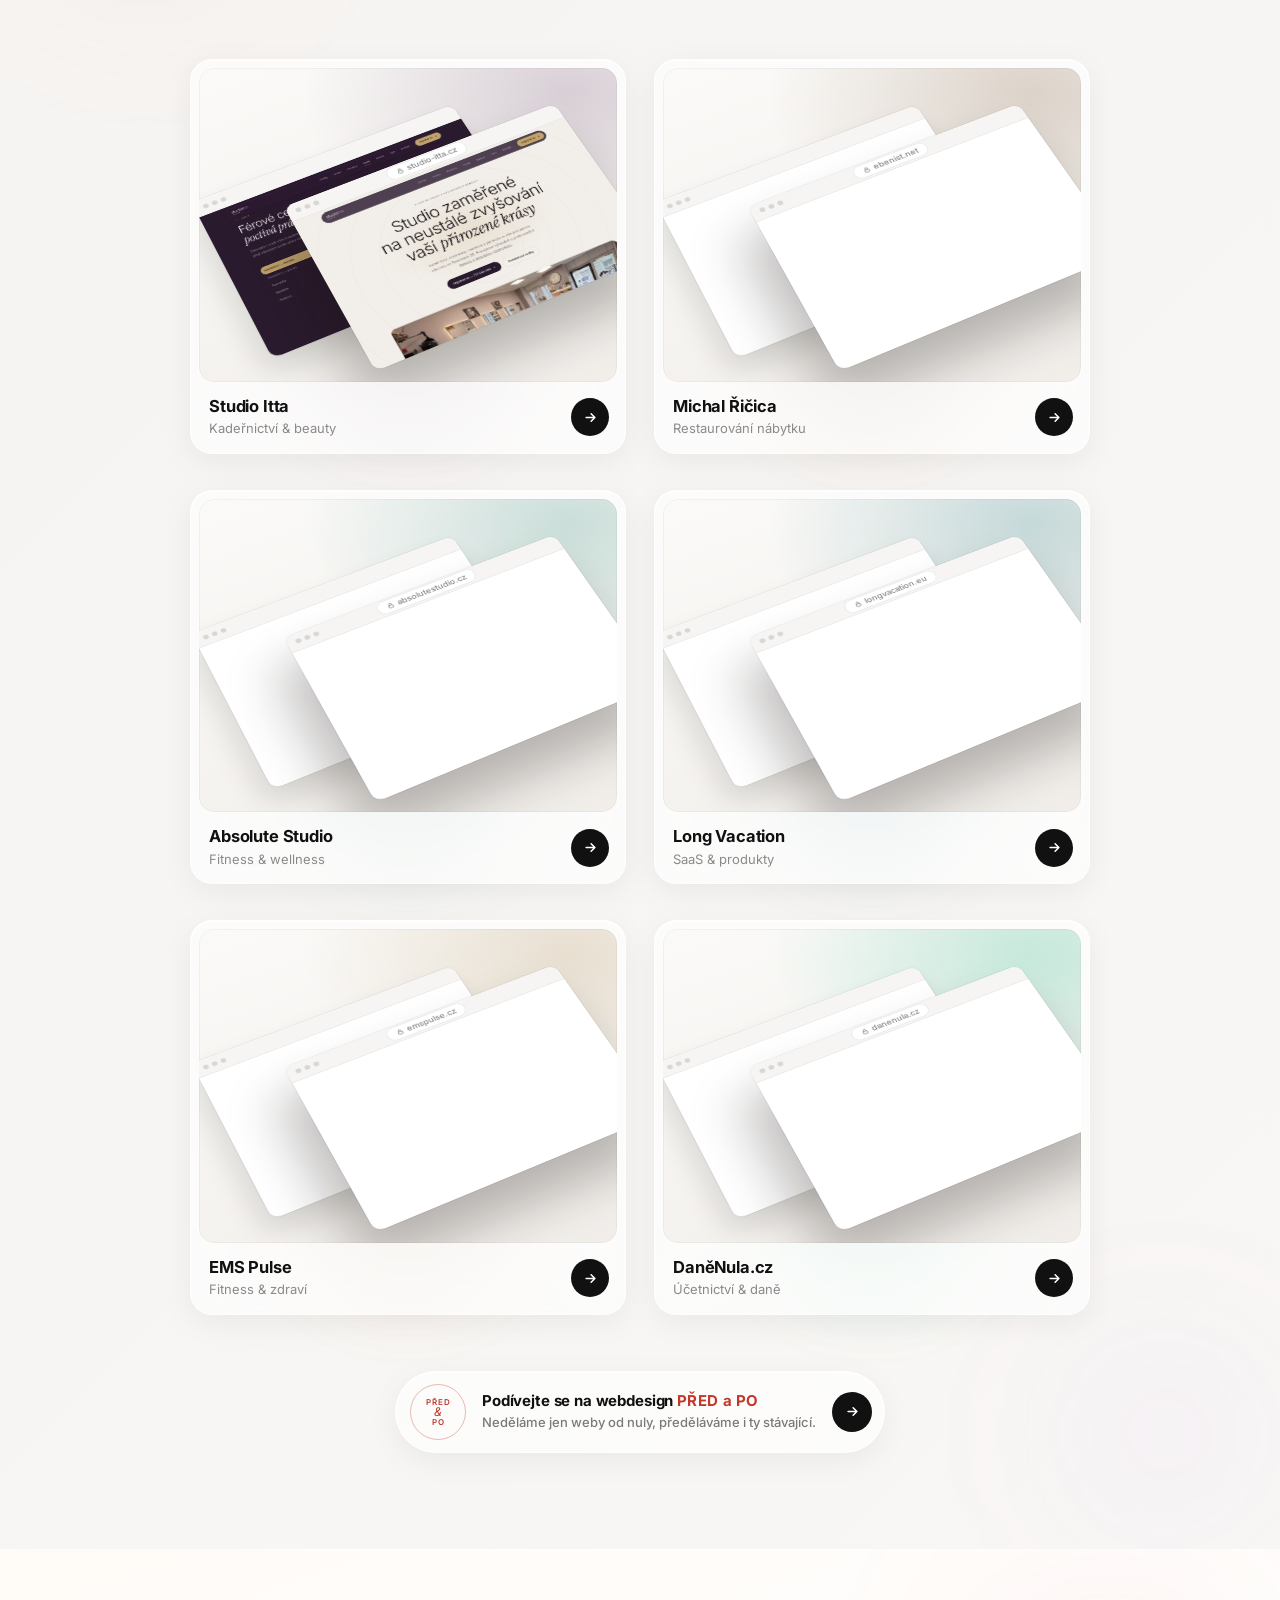
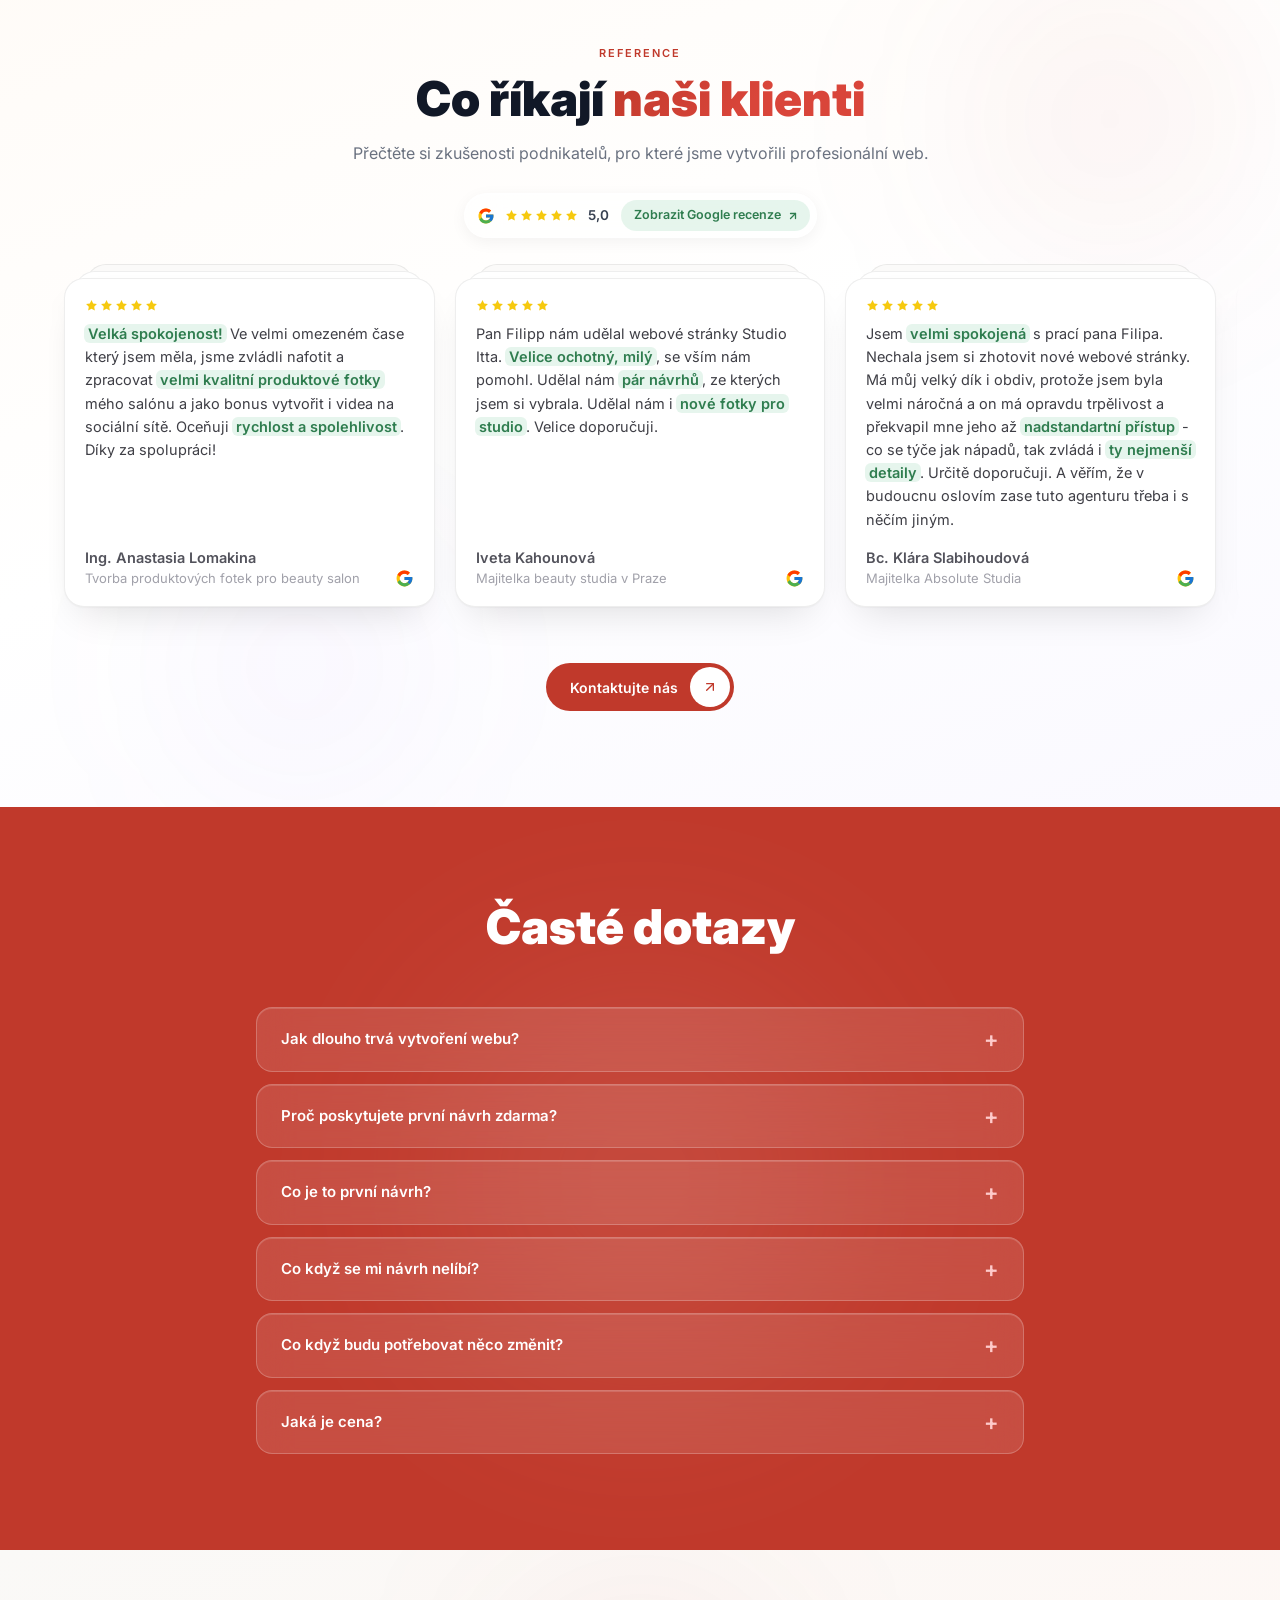
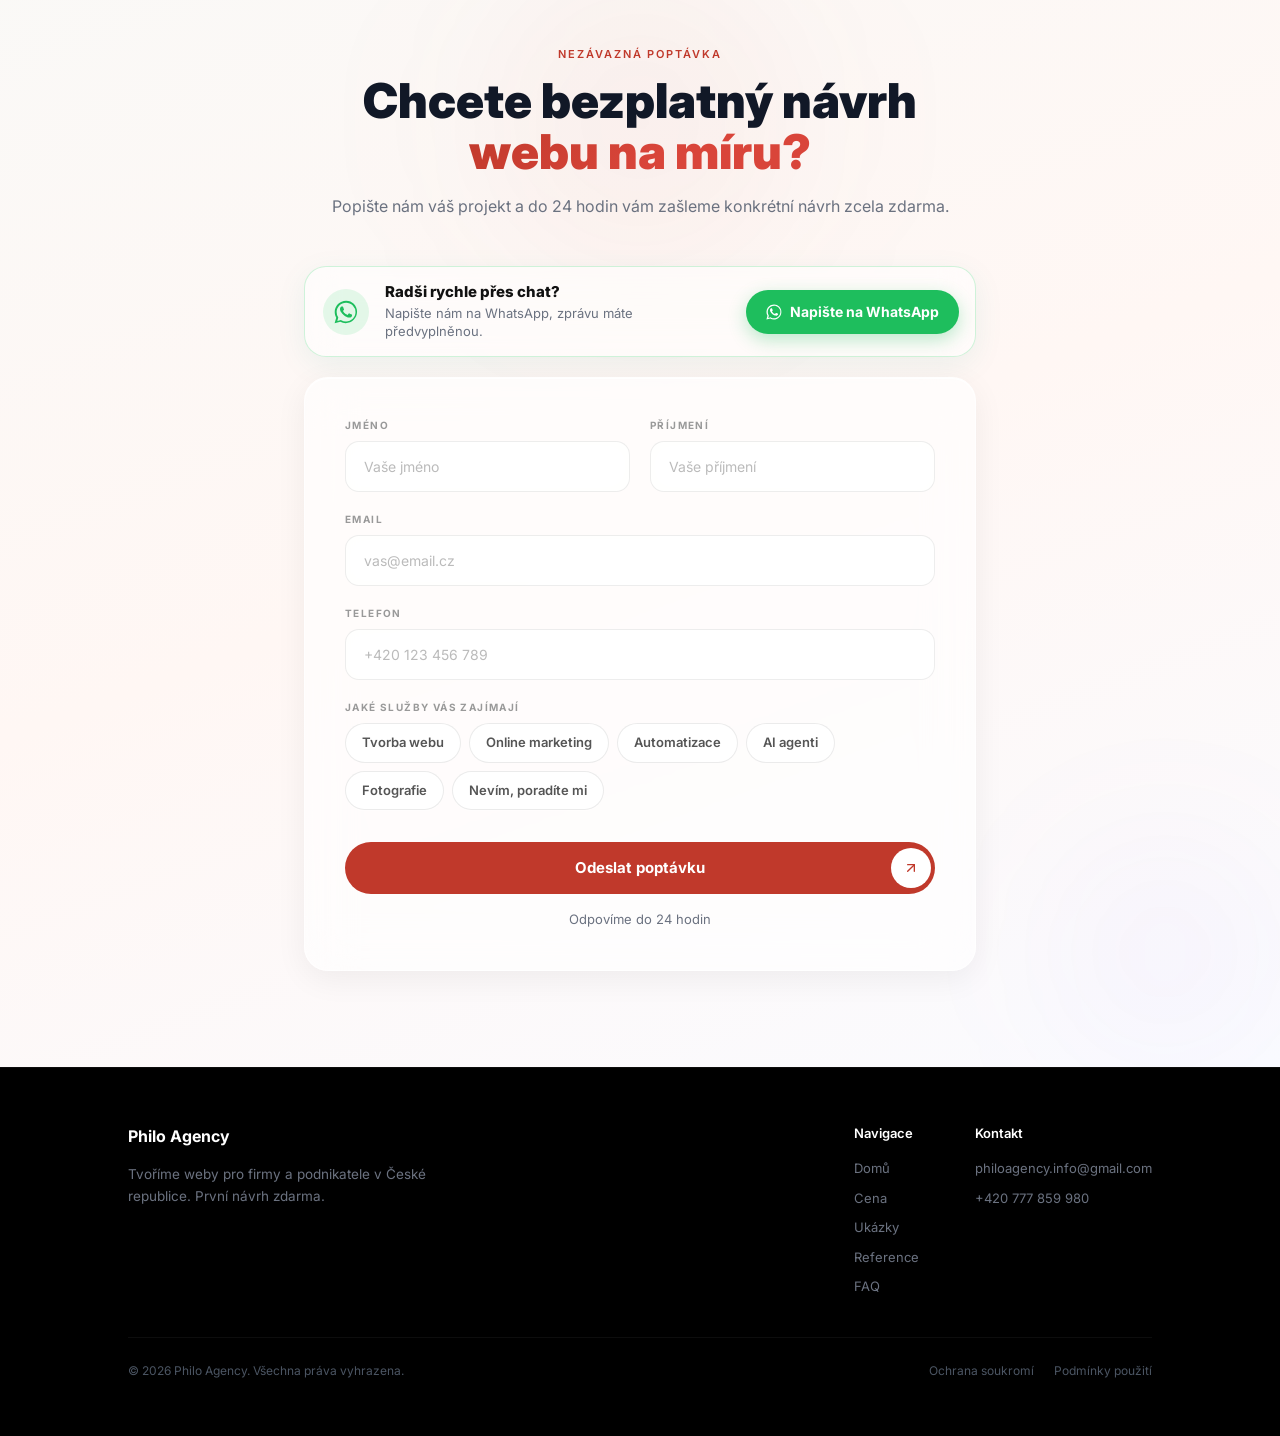
==== commit db5893ad: "Lay the feature tiles out 3 × 2 on desktop and drop their old icons there; mobile keeps the icon til" ====
--- a/index.html
+++ b/index.html
@@ -1067,8 +1067,14 @@
       }
     }
 
-    /* Od sm výš stojí obě dlaždice vedle sebe, animace mají stejnou pevnou výšku */
+    /* Od sm výš nese dlaždici animace, takže stará ikonka odpadá; animace mají stejnou pevnou výšku.
+       Mřížka: 2 sloupce od sm, 3 × 2 od lg (třída lg:grid-cols-3 na gridu) */
     @media (min-width: 640px) {
+      /* tailwind.css se načítá až po tomto stylu, takže jeho .flex by jednoduchou třídu přebil */
+      .fig-tile .fig-icon {
+        display: none;
+      }
+
       .fig-host {
         aspect-ratio: auto;
         height: 240px;
@@ -2997,13 +3003,13 @@
       <p class="text-gray-500 text-[16px] mb-16 reveal" data-i18n-html="feat-sub">Cena webu začíná od <strong
           class="text-gray-800 font-semibold">9900 Kč</strong> a platíte jen když jste spokojeni.</p>
 
-      <div class="grid grid-cols-1 sm:grid-cols-2 gap-4 text-left mb-12">
+      <div class="grid grid-cols-1 sm:grid-cols-2 lg:grid-cols-3 gap-4 text-left mb-12">
 
         <!-- Responzivní design: animace telefon → laptop (assets/unfold.js) -->
         <div class="glass glass-hover rounded-2xl p-6 reveal fig-tile" data-unfold>
           <div class="fig-host" data-hairline="unfold" data-hairline-theme="light" aria-hidden="true"></div>
           <div class="flex gap-4 items-start">
-            <div class="flex-shrink-0 w-10 h-10 rounded-xl flex items-center justify-center"
+            <div class="fig-icon flex-shrink-0 w-10 h-10 rounded-xl flex items-center justify-center"
               style="background:rgba(192,57,43,0.08);border:1px solid rgba(192,57,43,0.1)">
               <svg class="w-5 h-5" fill="none" stroke="#c0392b" stroke-width="2" viewBox="0 0 24 24">
                 <path stroke-linecap="round" stroke-linejoin="round"
@@ -3022,7 +3028,7 @@
         <div class="glass glass-hover rounded-2xl p-6 reveal fig-tile" data-pages>
           <div class="fig-host" data-hairline="pages" data-hairline-theme="light" aria-hidden="true"></div>
           <div class="flex gap-4 items-start">
-            <div class="flex-shrink-0 w-10 h-10 rounded-xl flex items-center justify-center"
+            <div class="fig-icon flex-shrink-0 w-10 h-10 rounded-xl flex items-center justify-center"
               style="background:rgba(192,57,43,0.08);border:1px solid rgba(192,57,43,0.1)">
               <svg class="w-5 h-5" fill="none" stroke="#c0392b" stroke-width="2" viewBox="0 0 24 24">
                 <path stroke-linecap="round" stroke-linejoin="round" d="M4 6h16M4 12h16M4 18h7" />
@@ -3040,7 +3046,7 @@
         <div class="glass glass-hover rounded-2xl p-6 reveal fig-tile" data-rank>
           <div class="fig-host" data-hairline="rank" data-hairline-theme="light" aria-hidden="true"></div>
           <div class="flex gap-4 items-start">
-            <div class="flex-shrink-0 w-10 h-10 rounded-xl flex items-center justify-center"
+            <div class="fig-icon flex-shrink-0 w-10 h-10 rounded-xl flex items-center justify-center"
               style="background:rgba(192,57,43,0.08);border:1px solid rgba(192,57,43,0.1)">
               <svg class="w-5 h-5" fill="none" stroke="#c0392b" stroke-width="2" viewBox="0 0 24 24">
                 <circle cx="11" cy="11" r="8" />
@@ -3059,7 +3065,7 @@
         <div class="glass glass-hover rounded-2xl p-6 reveal fig-tile" data-plug>
           <div class="fig-host" data-hairline="plug" data-hairline-theme="light" aria-hidden="true"></div>
           <div class="flex gap-4 items-start">
-            <div class="flex-shrink-0 w-10 h-10 rounded-xl flex items-center justify-center"
+            <div class="fig-icon flex-shrink-0 w-10 h-10 rounded-xl flex items-center justify-center"
               style="background:rgba(192,57,43,0.08);border:1px solid rgba(192,57,43,0.1)">
               <svg class="w-5 h-5" fill="none" stroke="#c0392b" stroke-width="2" viewBox="0 0 24 24">
                 <path stroke-linecap="round" stroke-linejoin="round"
@@ -3078,7 +3084,7 @@
         <div class="glass glass-hover rounded-2xl p-6 reveal fig-tile" data-form>
           <div class="fig-host" data-hairline="form" data-hairline-theme="light" aria-hidden="true"></div>
           <div class="flex gap-4 items-start">
-            <div class="flex-shrink-0 w-10 h-10 rounded-xl flex items-center justify-center"
+            <div class="fig-icon flex-shrink-0 w-10 h-10 rounded-xl flex items-center justify-center"
               style="background:rgba(192,57,43,0.08);border:1px solid rgba(192,57,43,0.1)">
               <svg class="w-5 h-5" fill="none" stroke="#c0392b" stroke-width="2" viewBox="0 0 24 24">
                 <path stroke-linecap="round" stroke-linejoin="round"
@@ -3097,7 +3103,7 @@
         <div class="glass glass-hover rounded-2xl p-6 reveal fig-tile" data-drawers>
           <div class="fig-host" data-hairline="drawers" data-hairline-theme="light" aria-hidden="true"></div>
           <div class="flex gap-4 items-start">
-            <div class="flex-shrink-0 w-10 h-10 rounded-xl flex items-center justify-center"
+            <div class="fig-icon flex-shrink-0 w-10 h-10 rounded-xl flex items-center justify-center"
               style="background:rgba(192,57,43,0.08);border:1px solid rgba(192,57,43,0.1)">
               <svg class="w-5 h-5" fill="none" stroke="#c0392b" stroke-width="2" viewBox="0 0 24 24">
                 <path stroke-linecap="round" stroke-linejoin="round" d="M12 6v6m0 0v6m0-6h6m-6 0H6" />
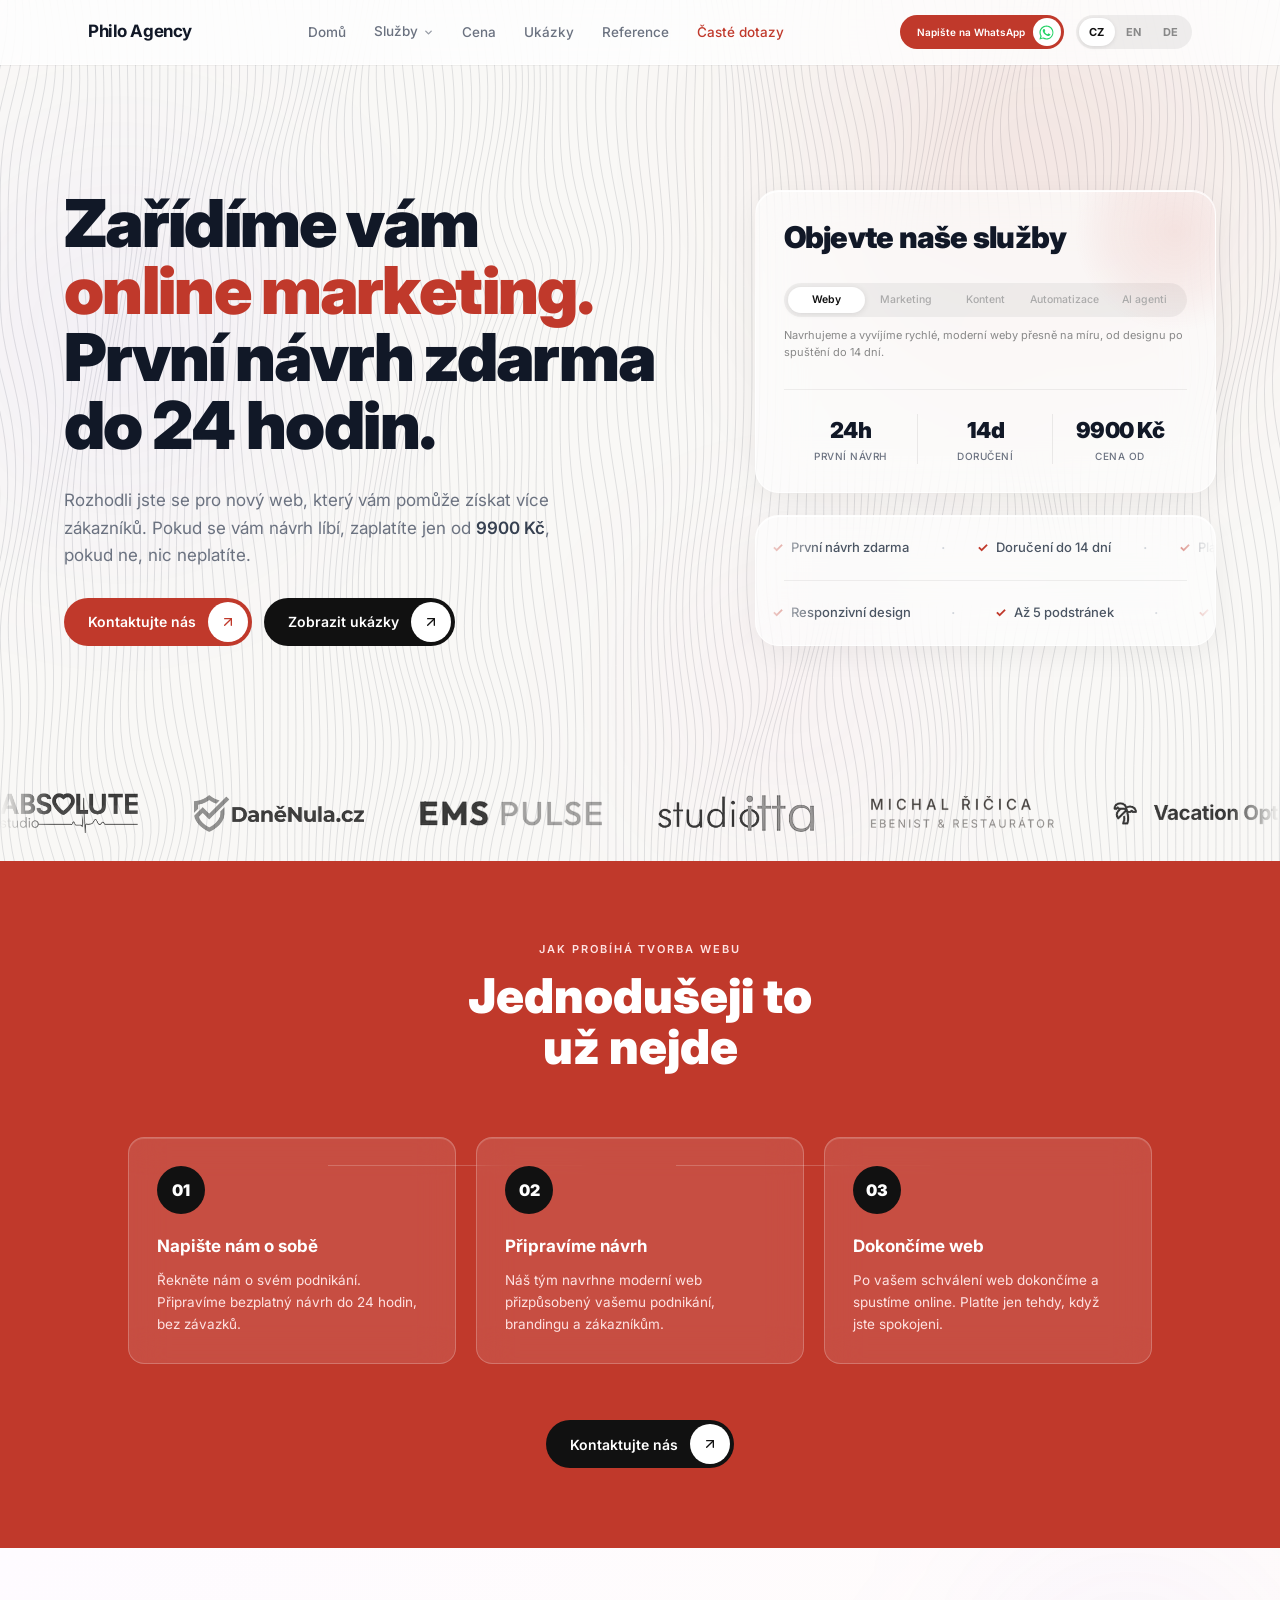
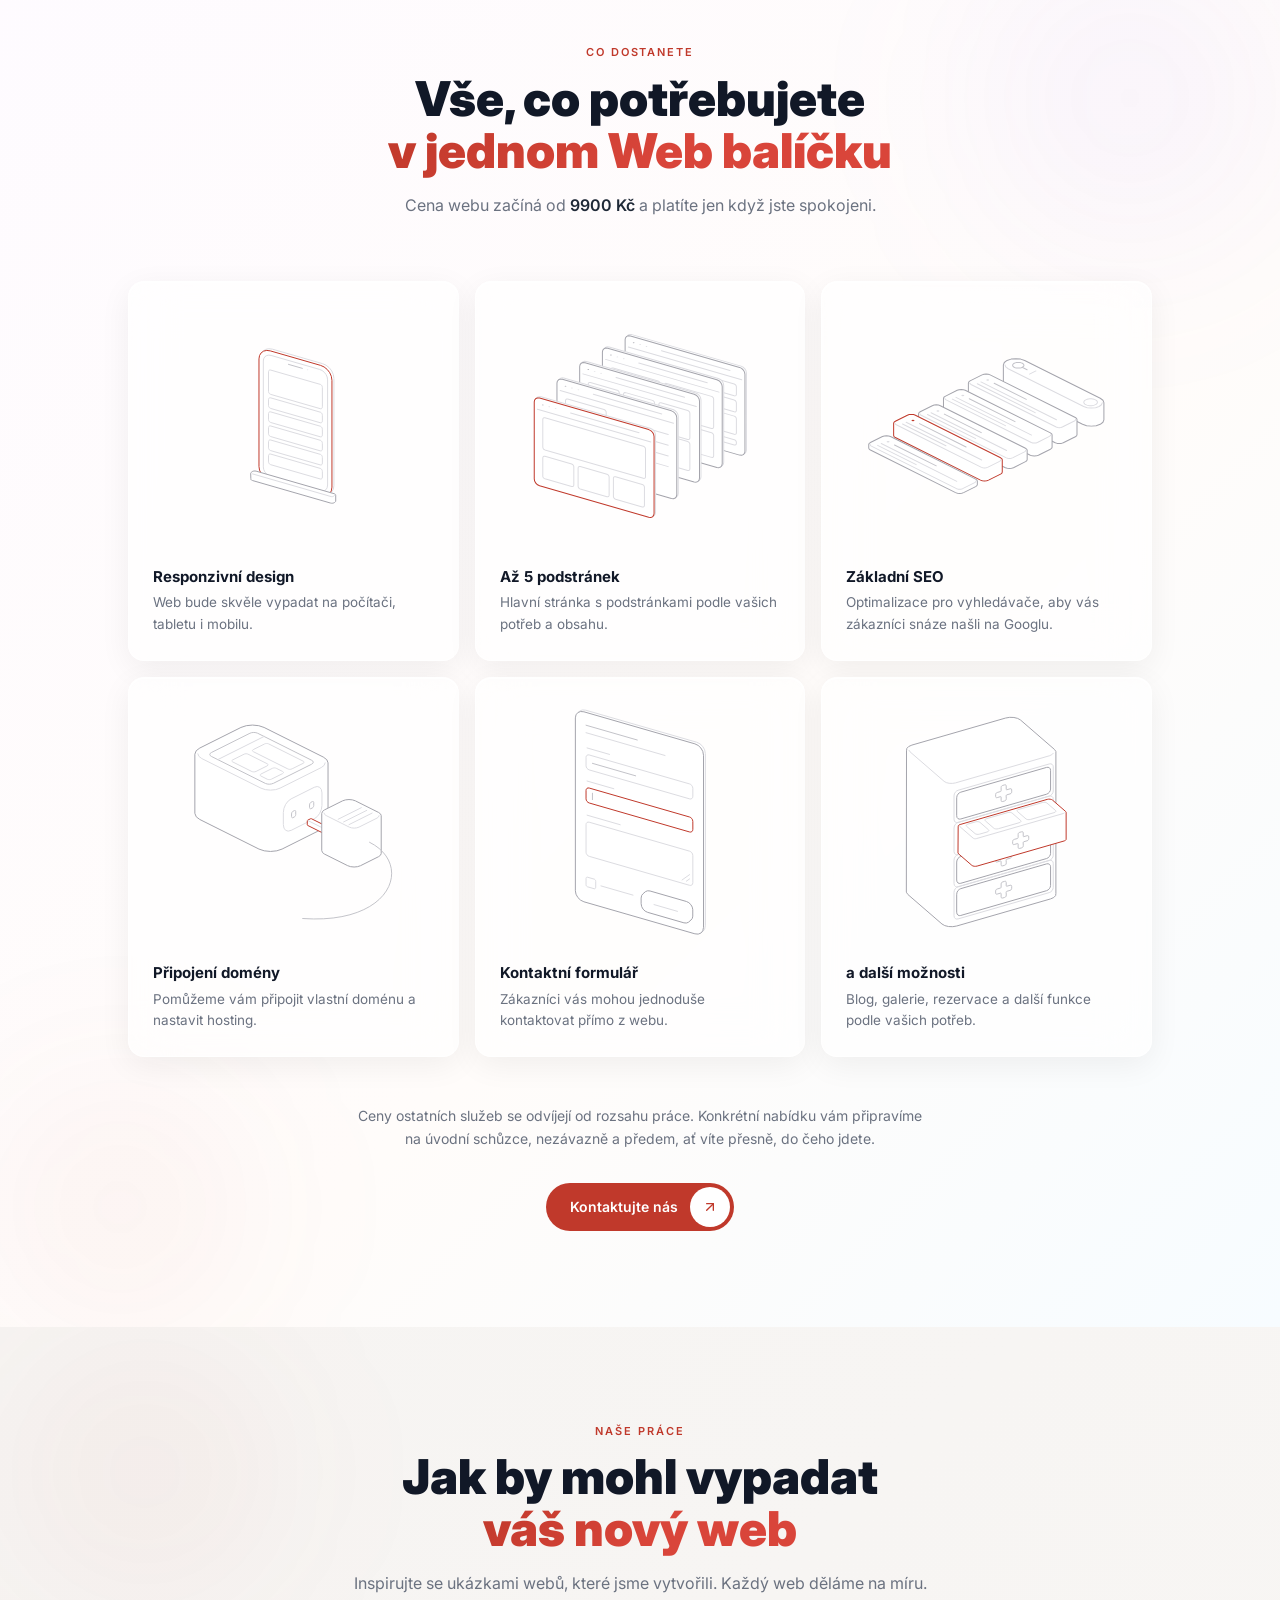
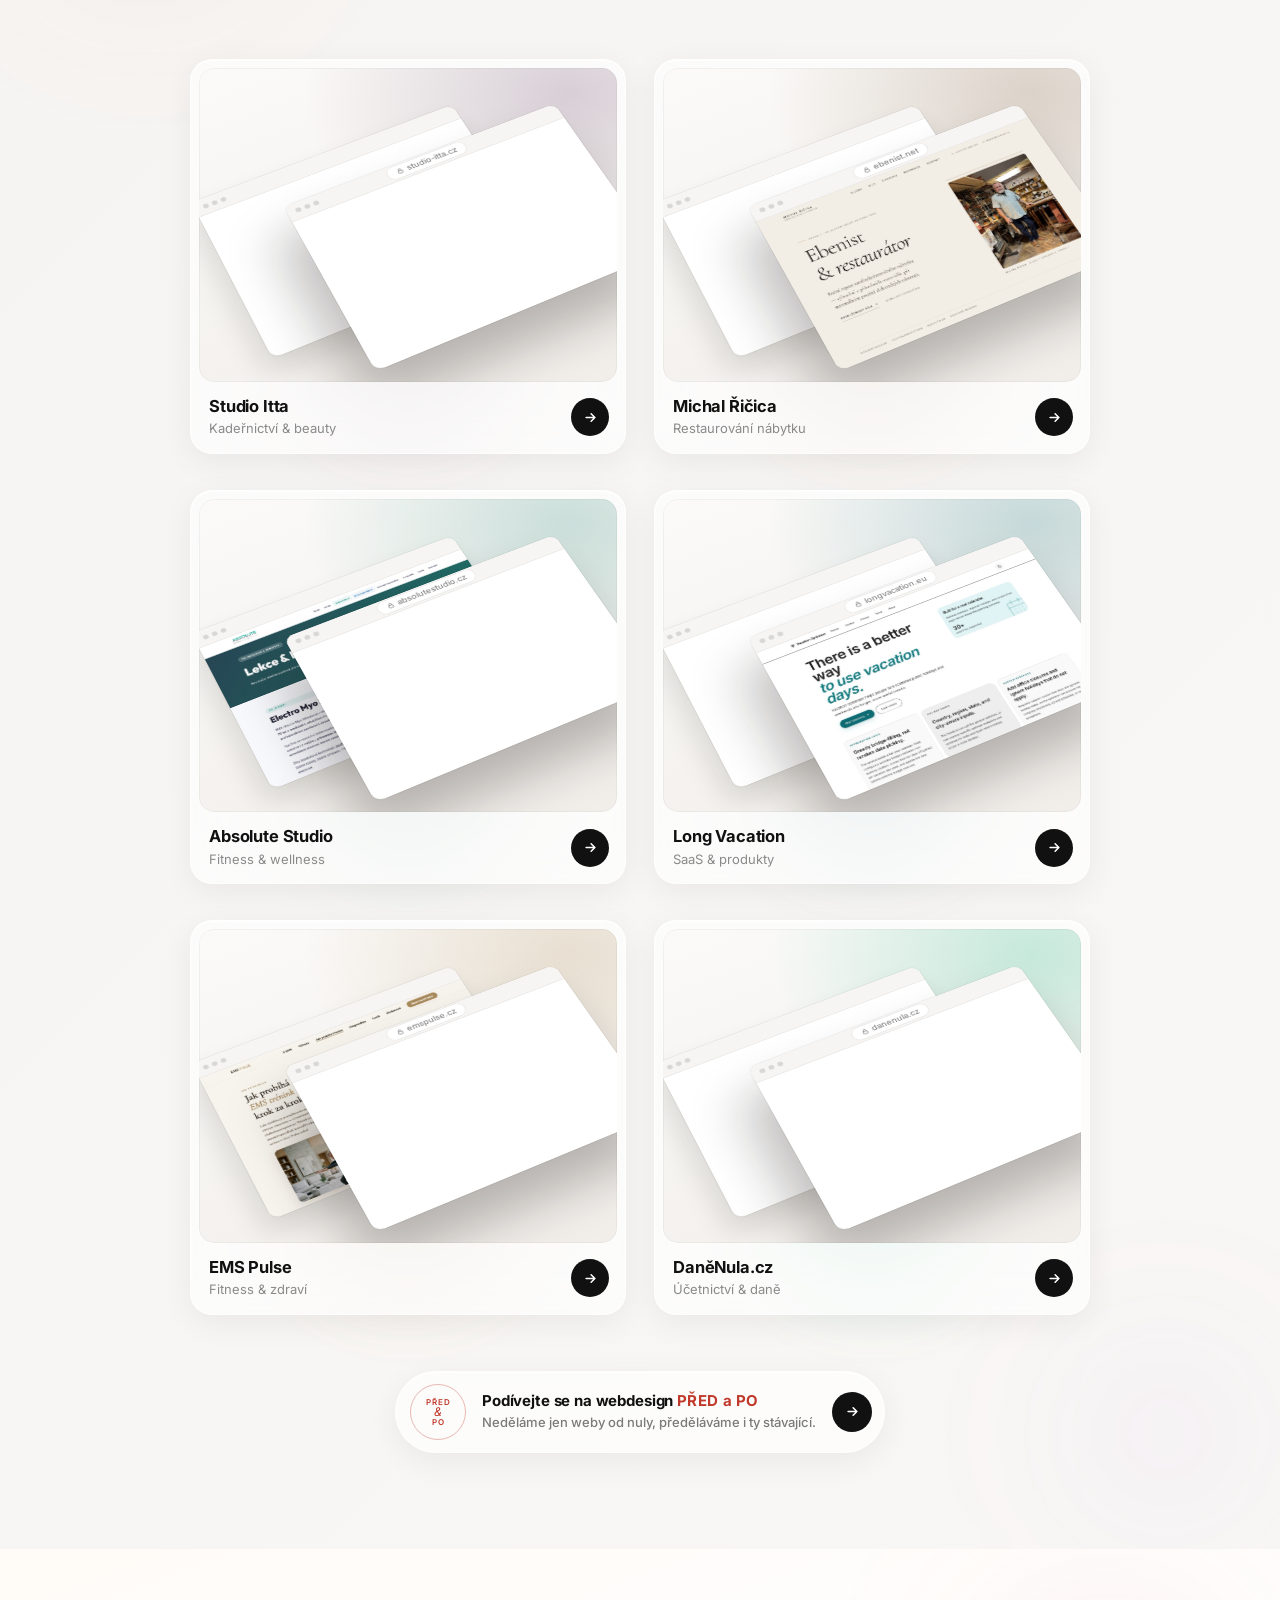
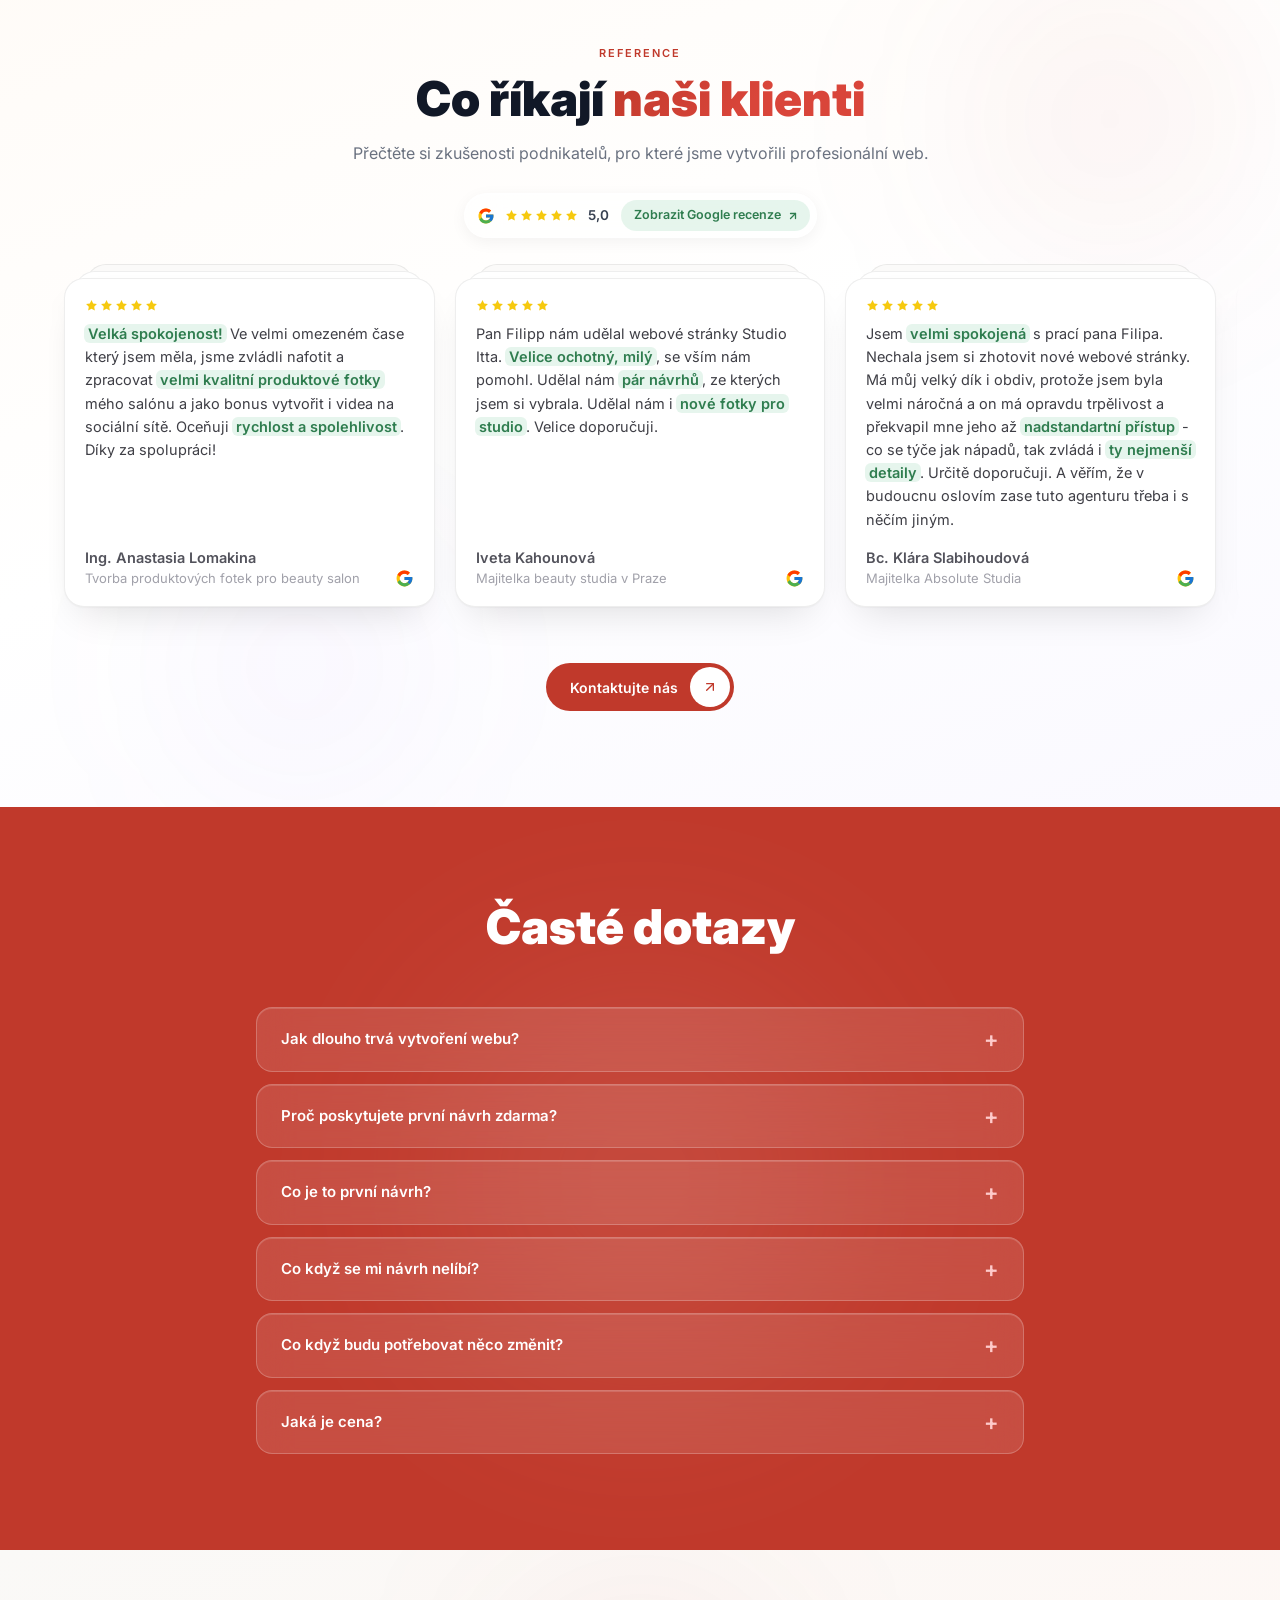
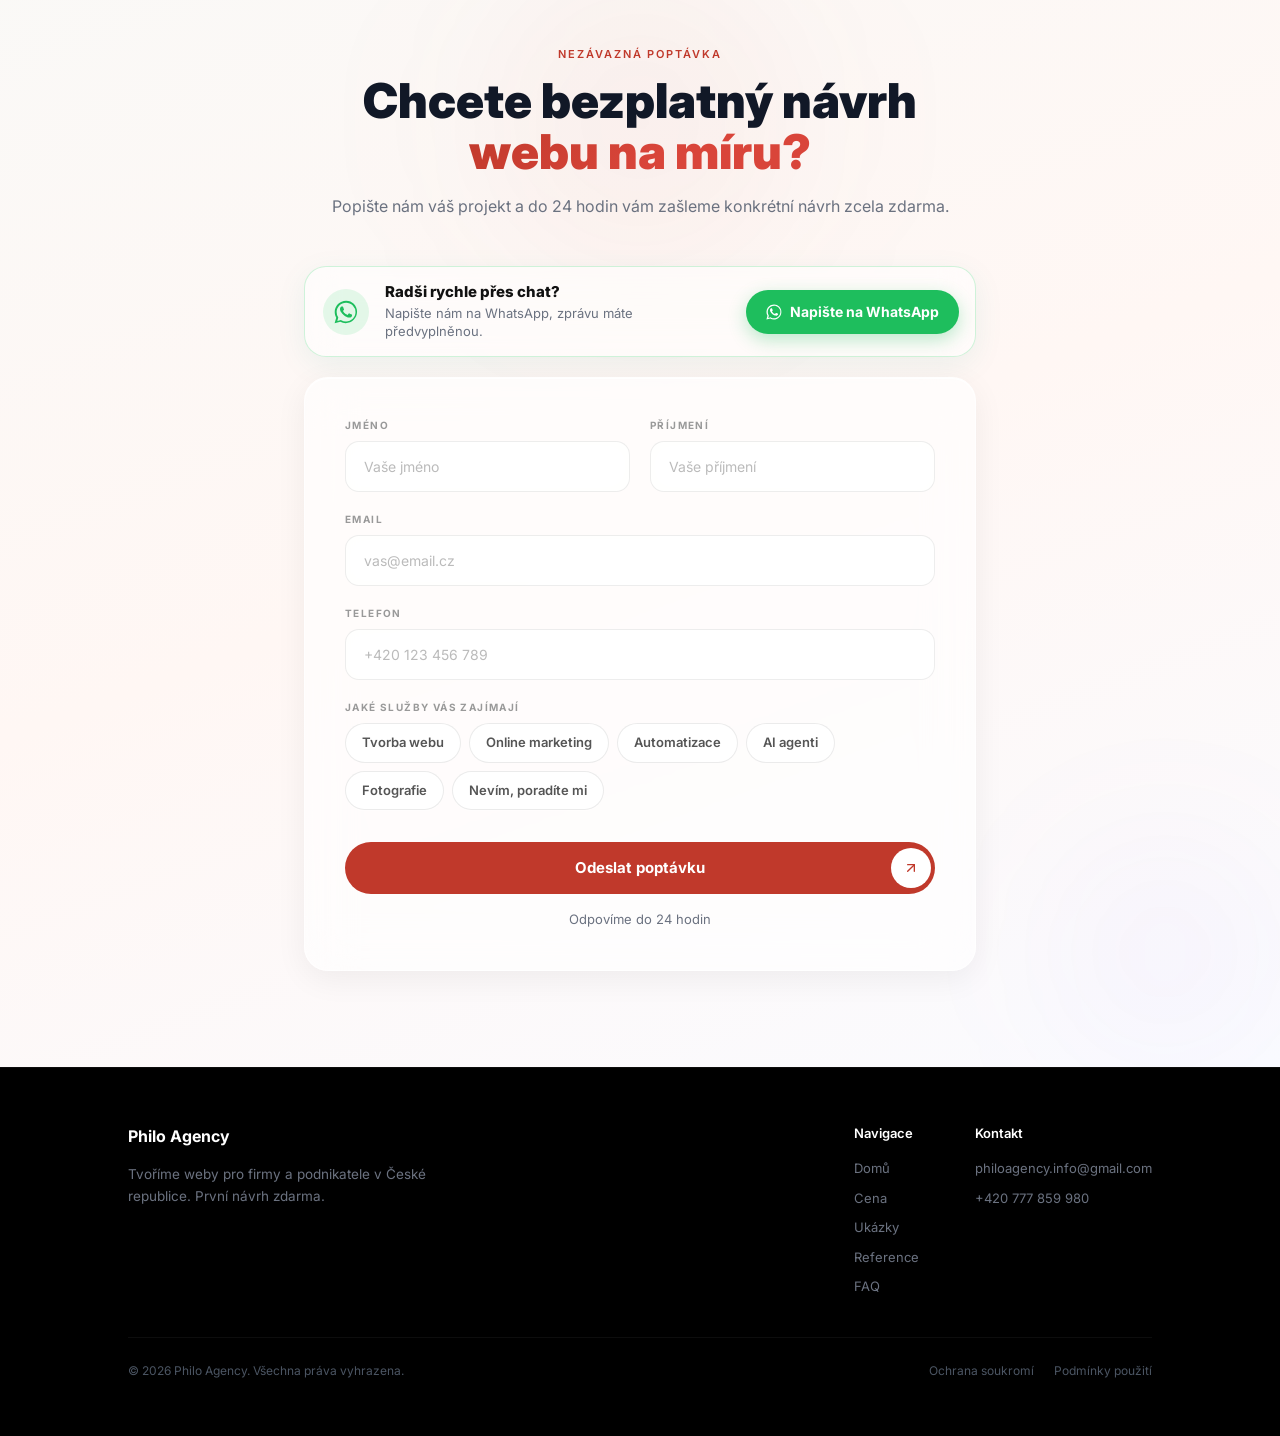
==== commit 725a5973: "Play the feature tile animations one after another as they scroll into view Co-Authored-By: Claude O" ====
--- a/index.html
+++ b/index.html
@@ -3748,6 +3748,7 @@
   <script src="assets/plug.js"></script>
   <script src="assets/form.js"></script>
   <script src="assets/drawers.js"></script>
+  <script src="assets/tiles-scroll.js"></script>
   <script>
     gsap.registerPlugin(ScrollTrigger);
 
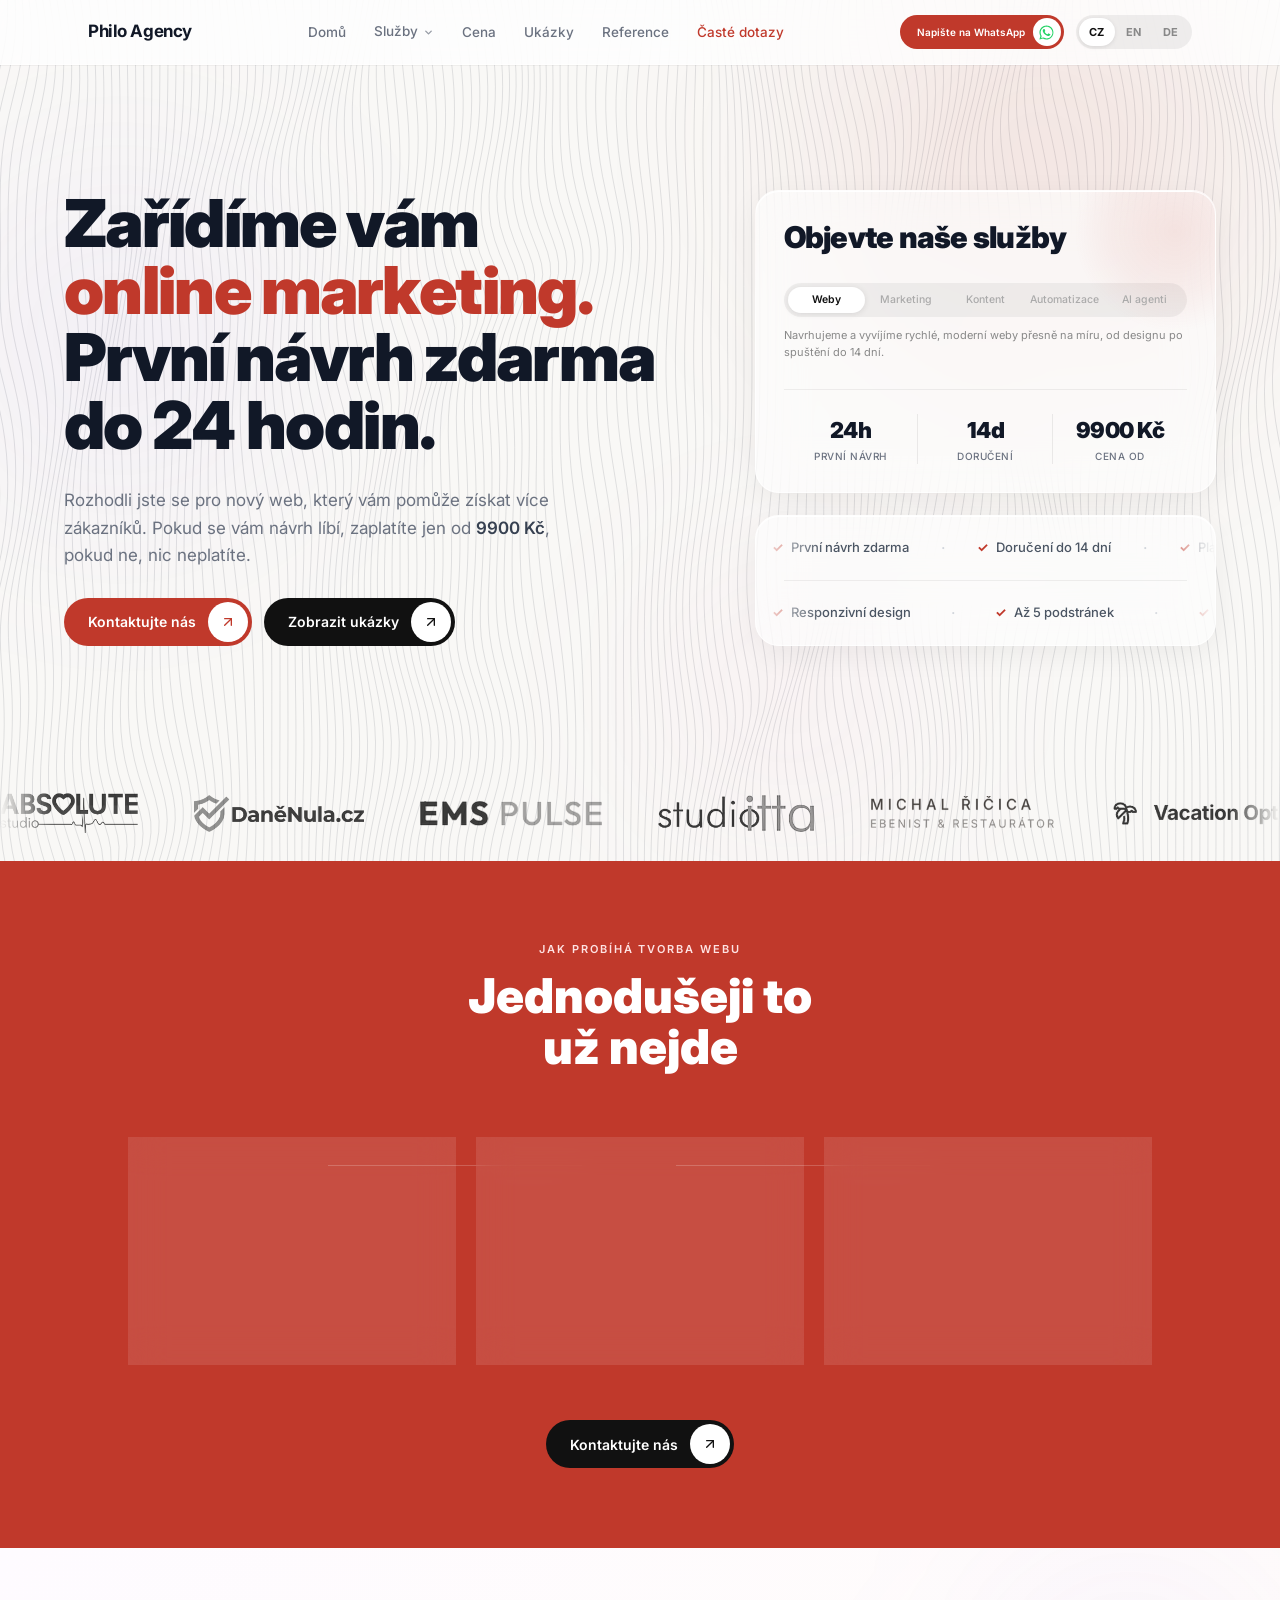
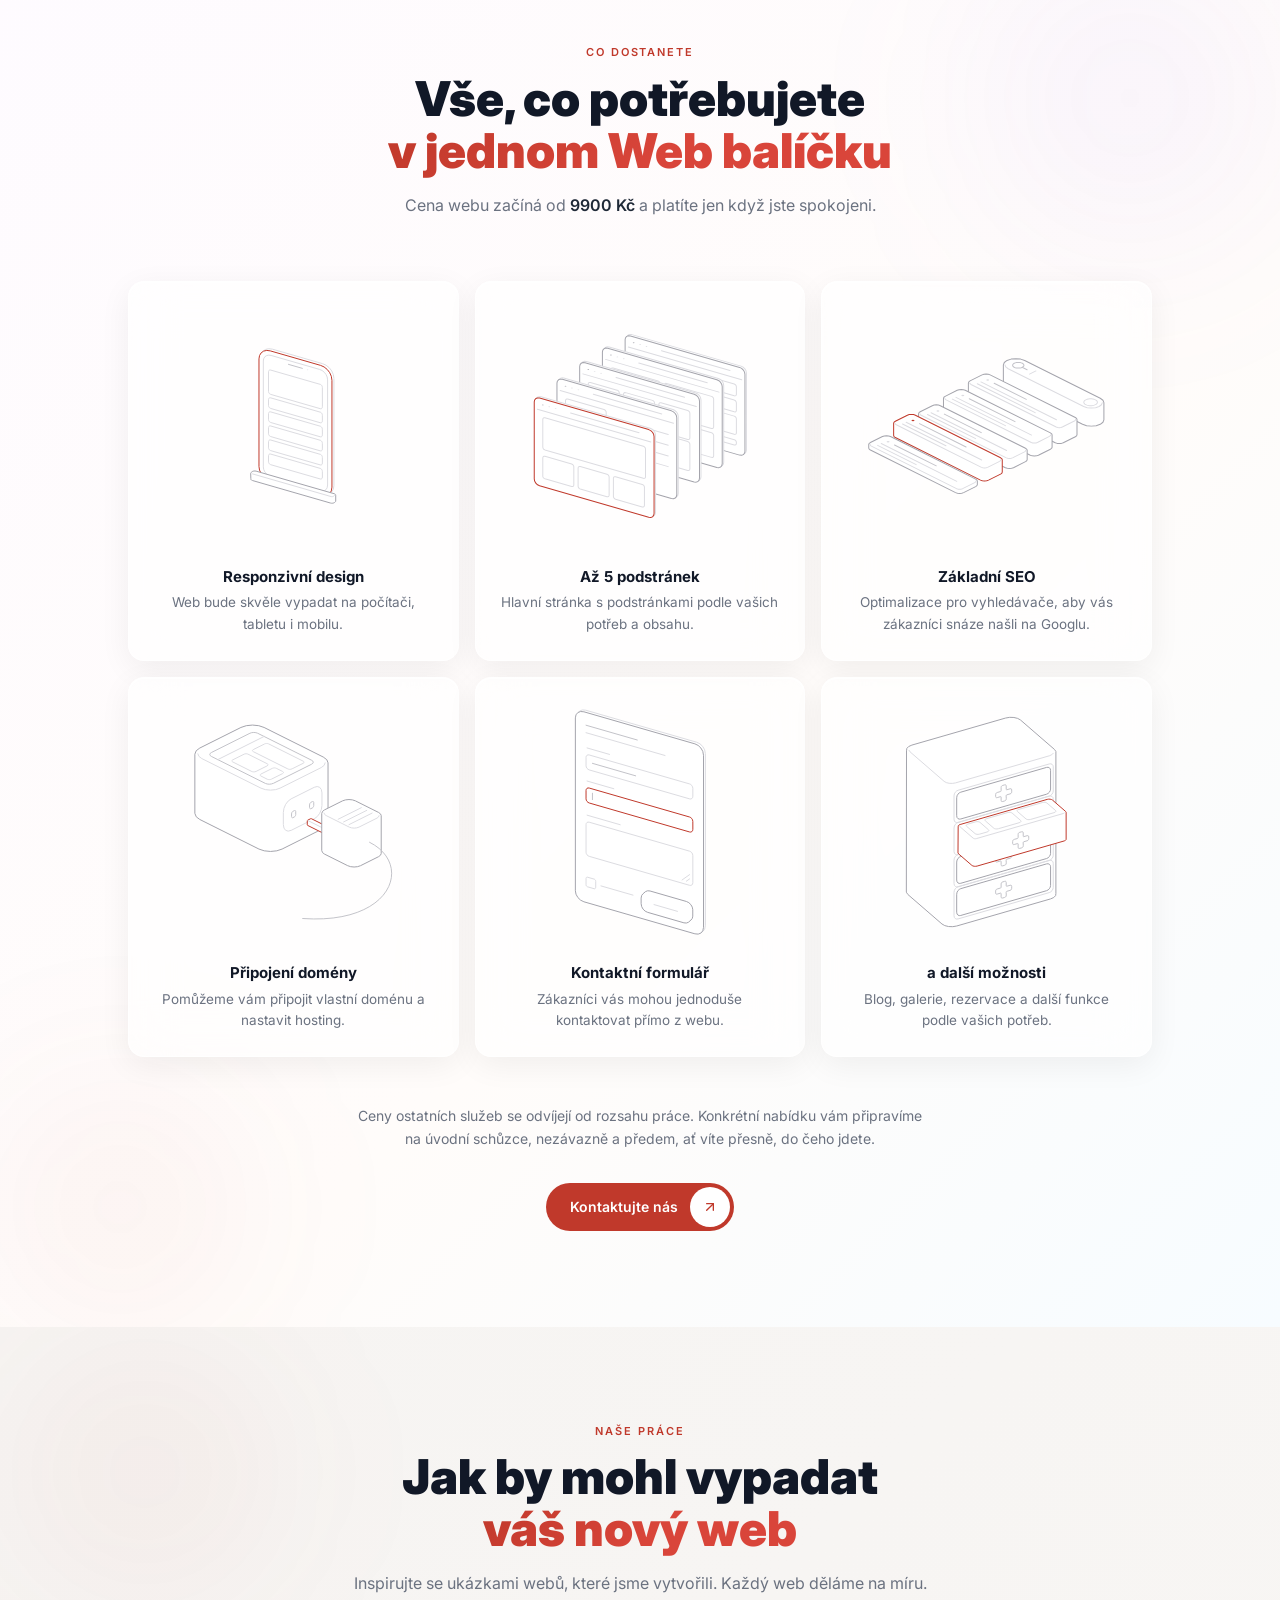
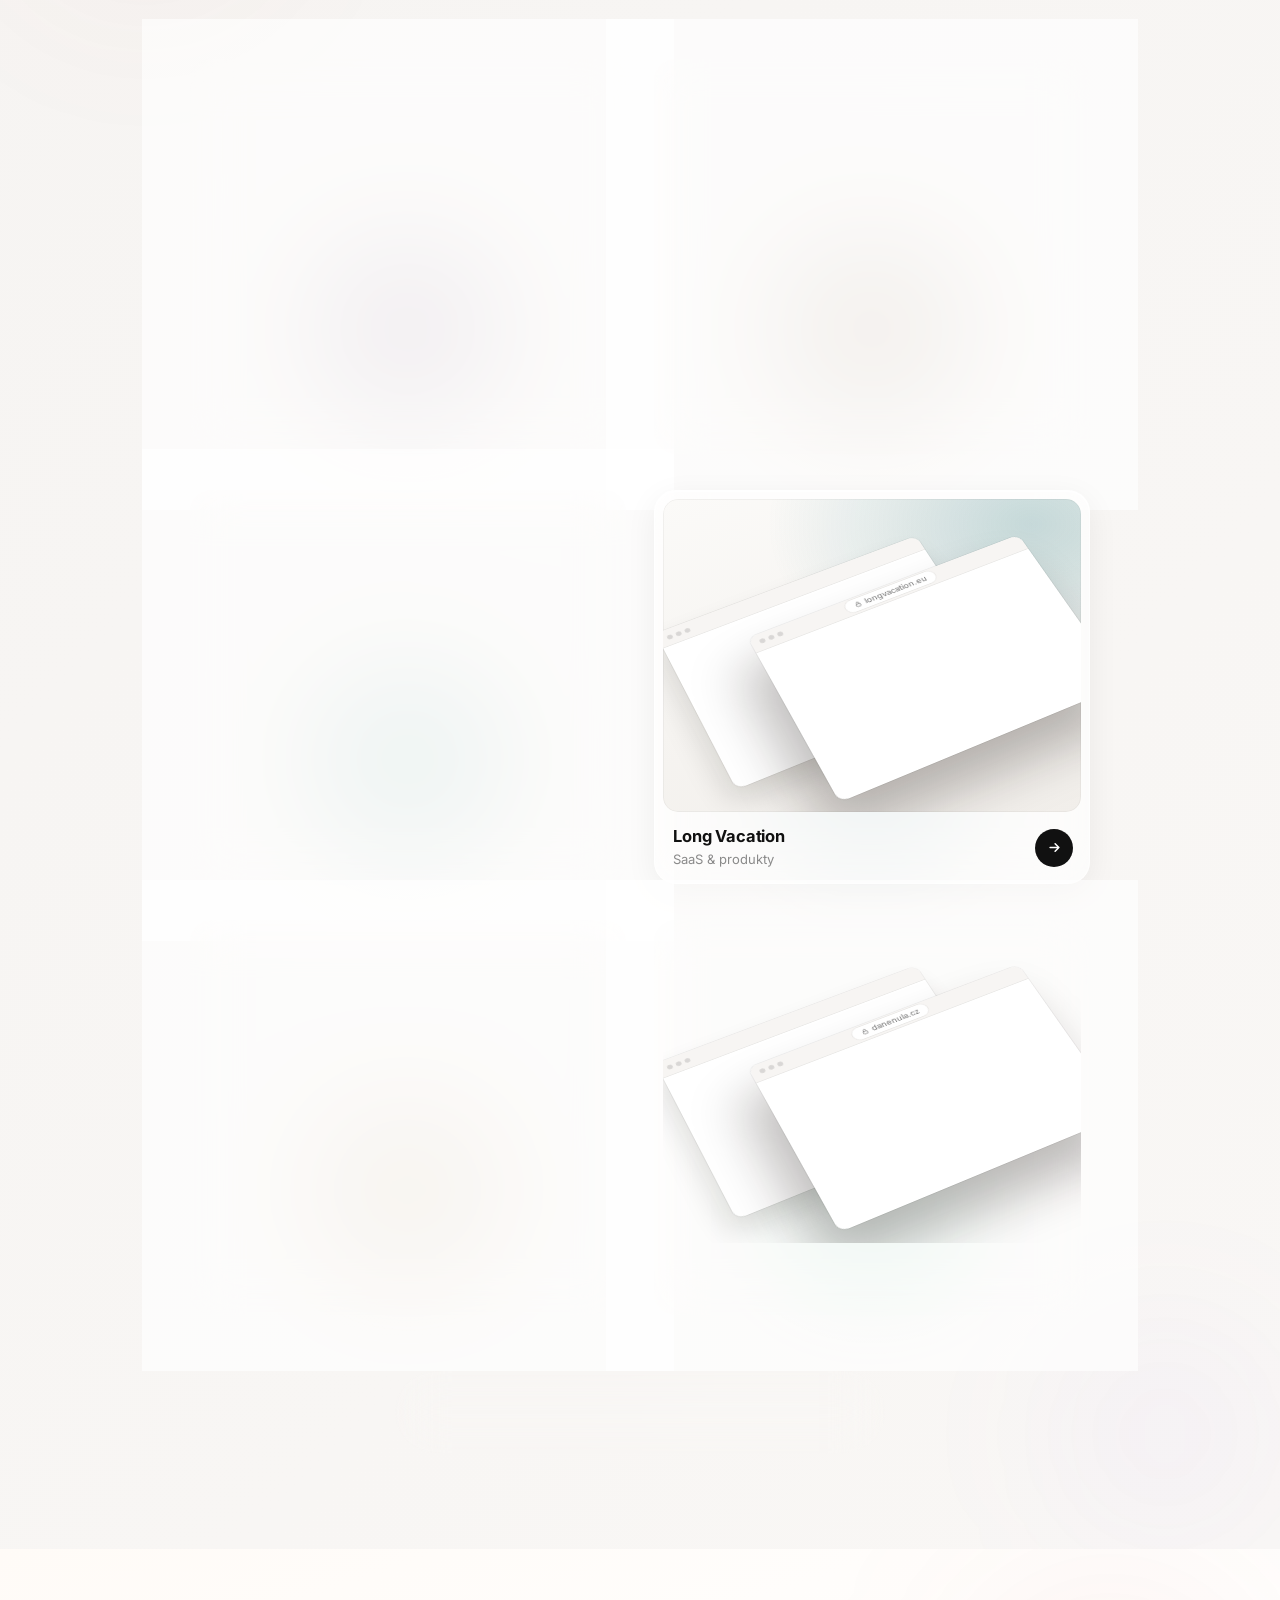
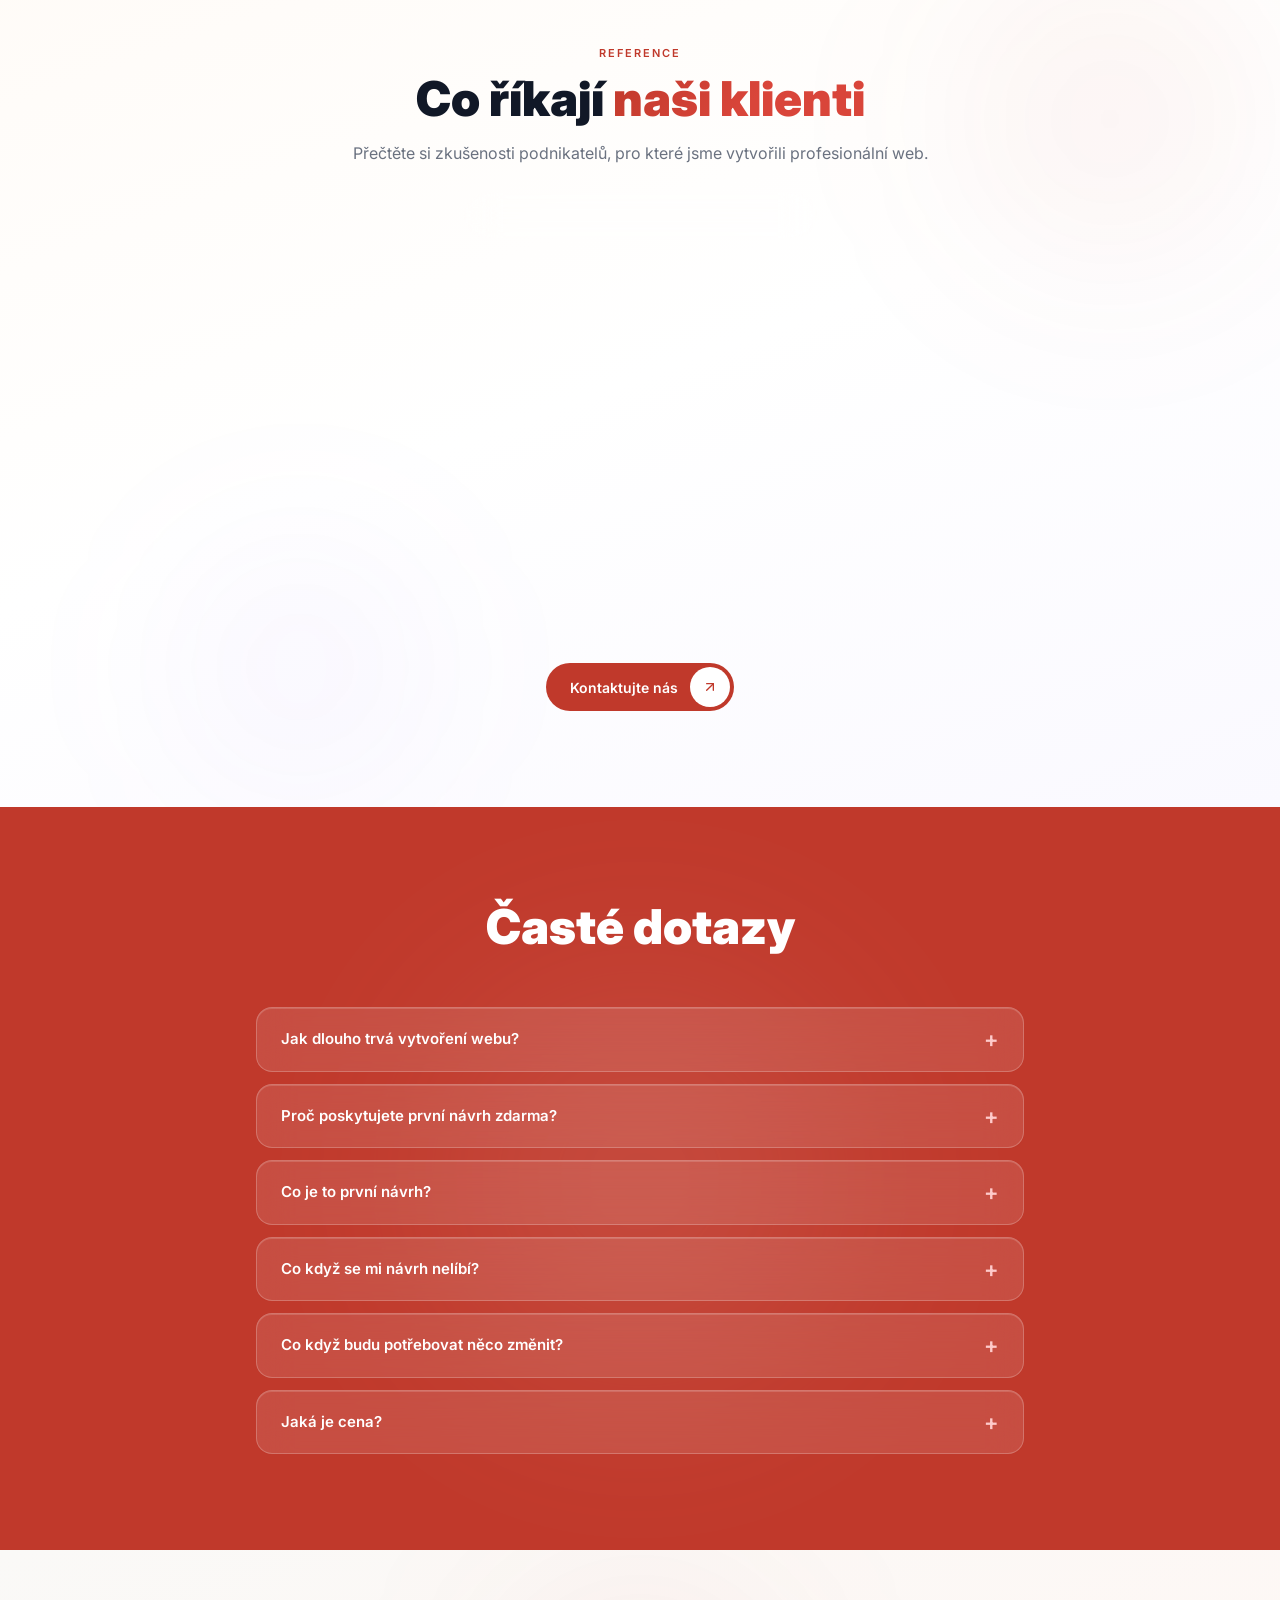
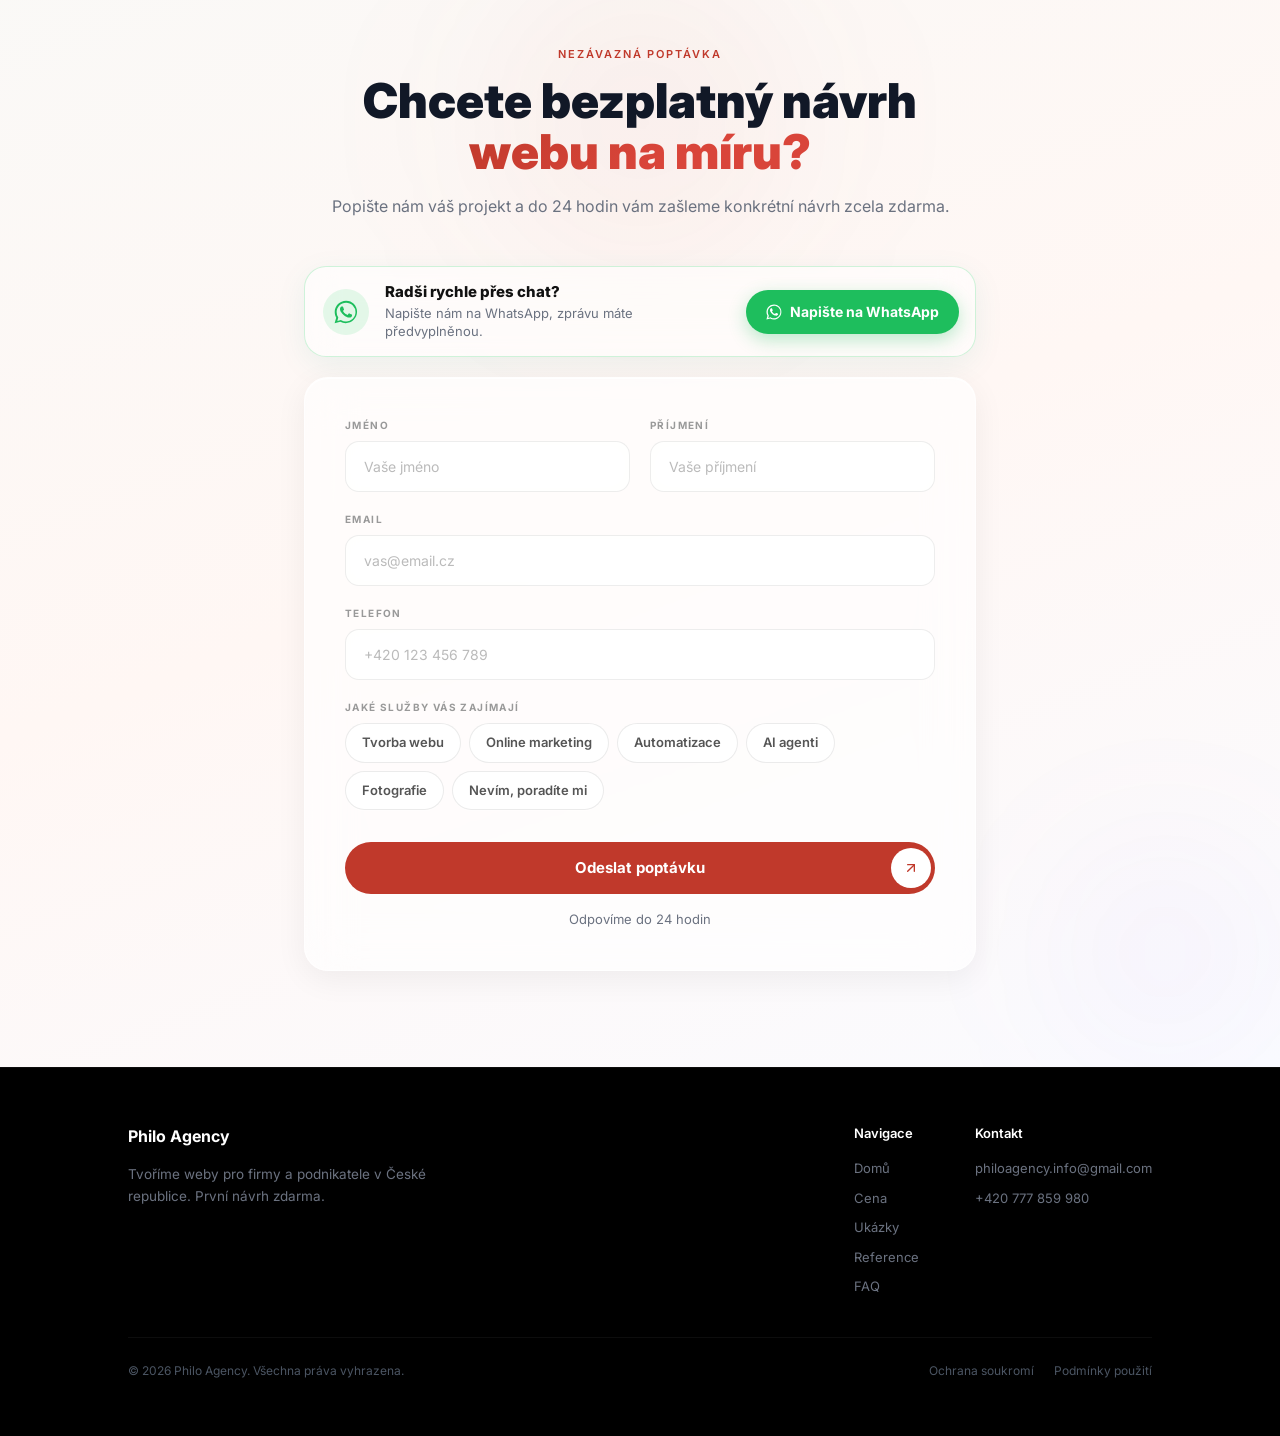
==== commit 19fd1655: "Centre the feature tile titles and descriptions under their animations on desktop Co-Authored-By: Cl" ====
--- a/index.html
+++ b/index.html
@@ -1073,6 +1073,12 @@
       /* tailwind.css se načítá až po tomto stylu, takže jeho .flex by jednoduchou třídu přebil */
       .fig-tile .fig-icon {
         display: none;
+      }
+
+      /* nadpis a popis pod animací na střed (na mobilu zůstávají vlevo vedle ikonky) */
+      .fig-tile > .flex {
+        justify-content: center;
+        text-align: center;
       }
 
       .fig-host {
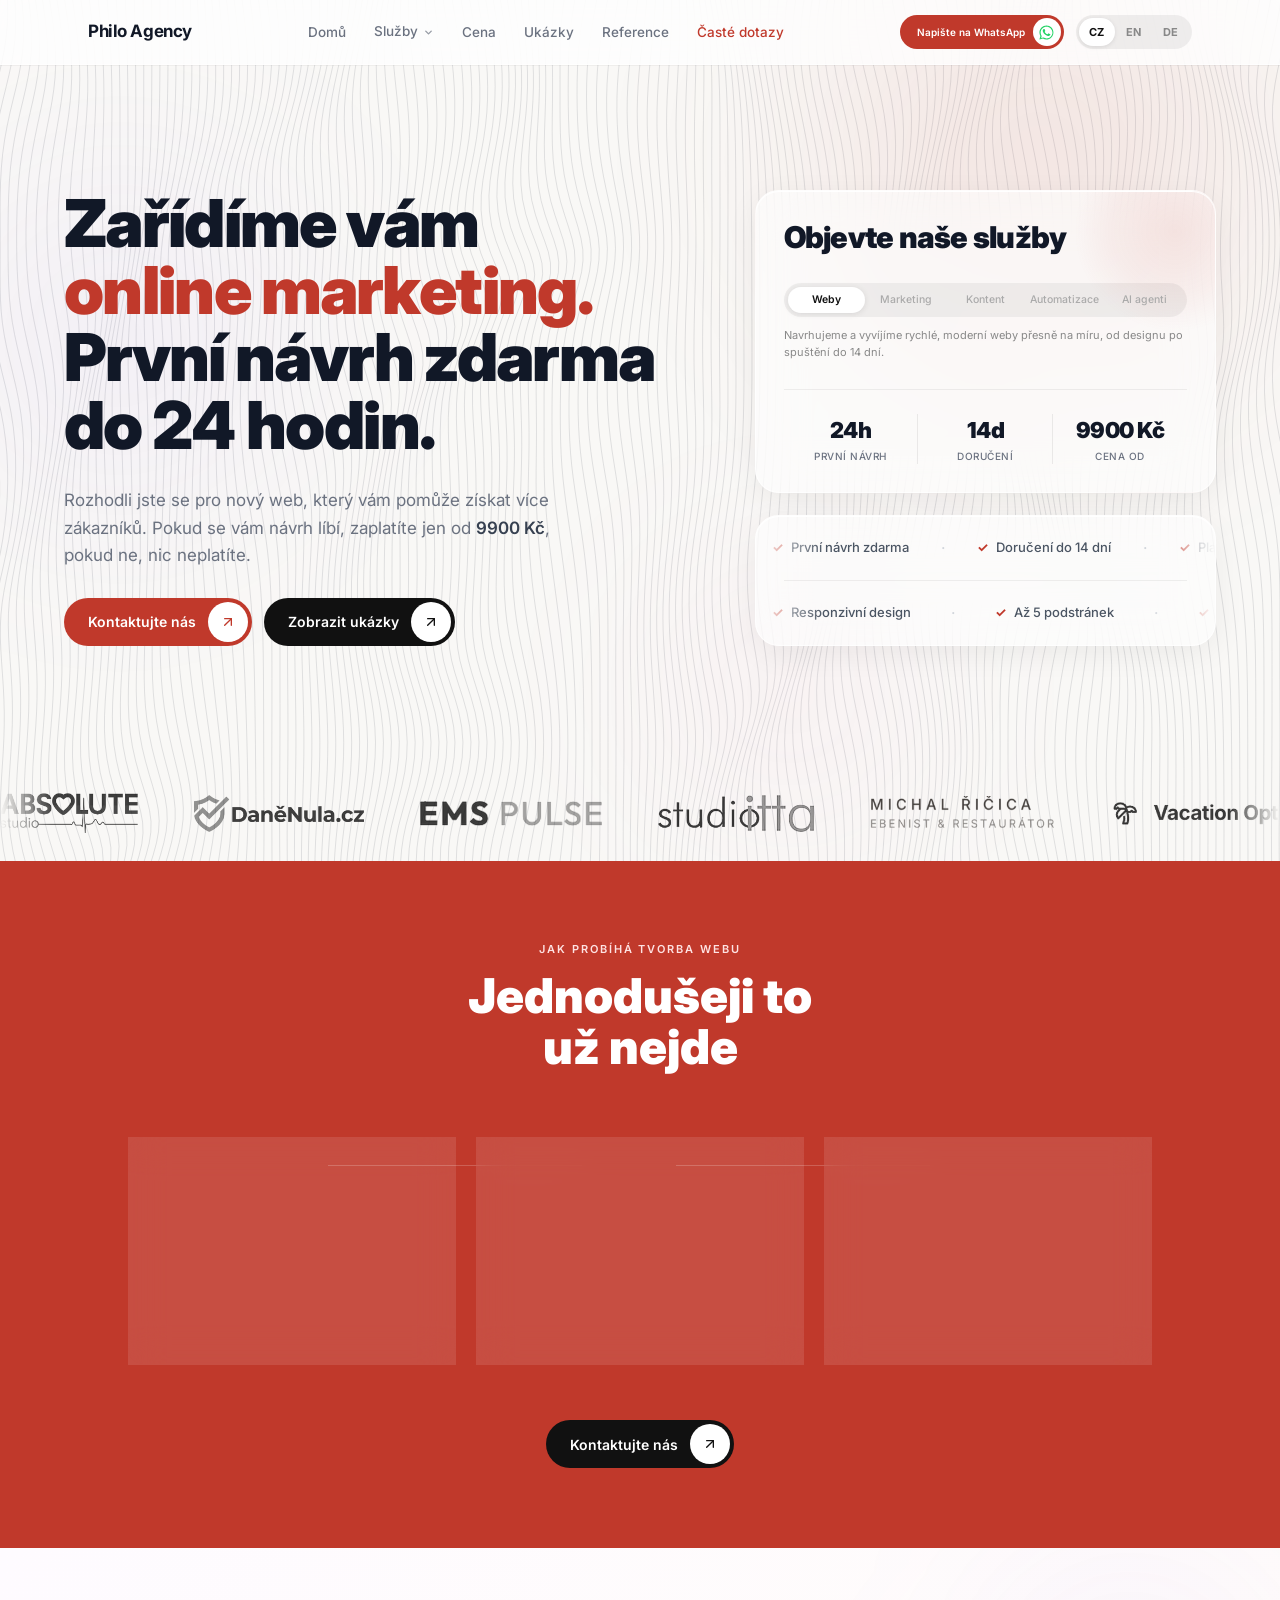
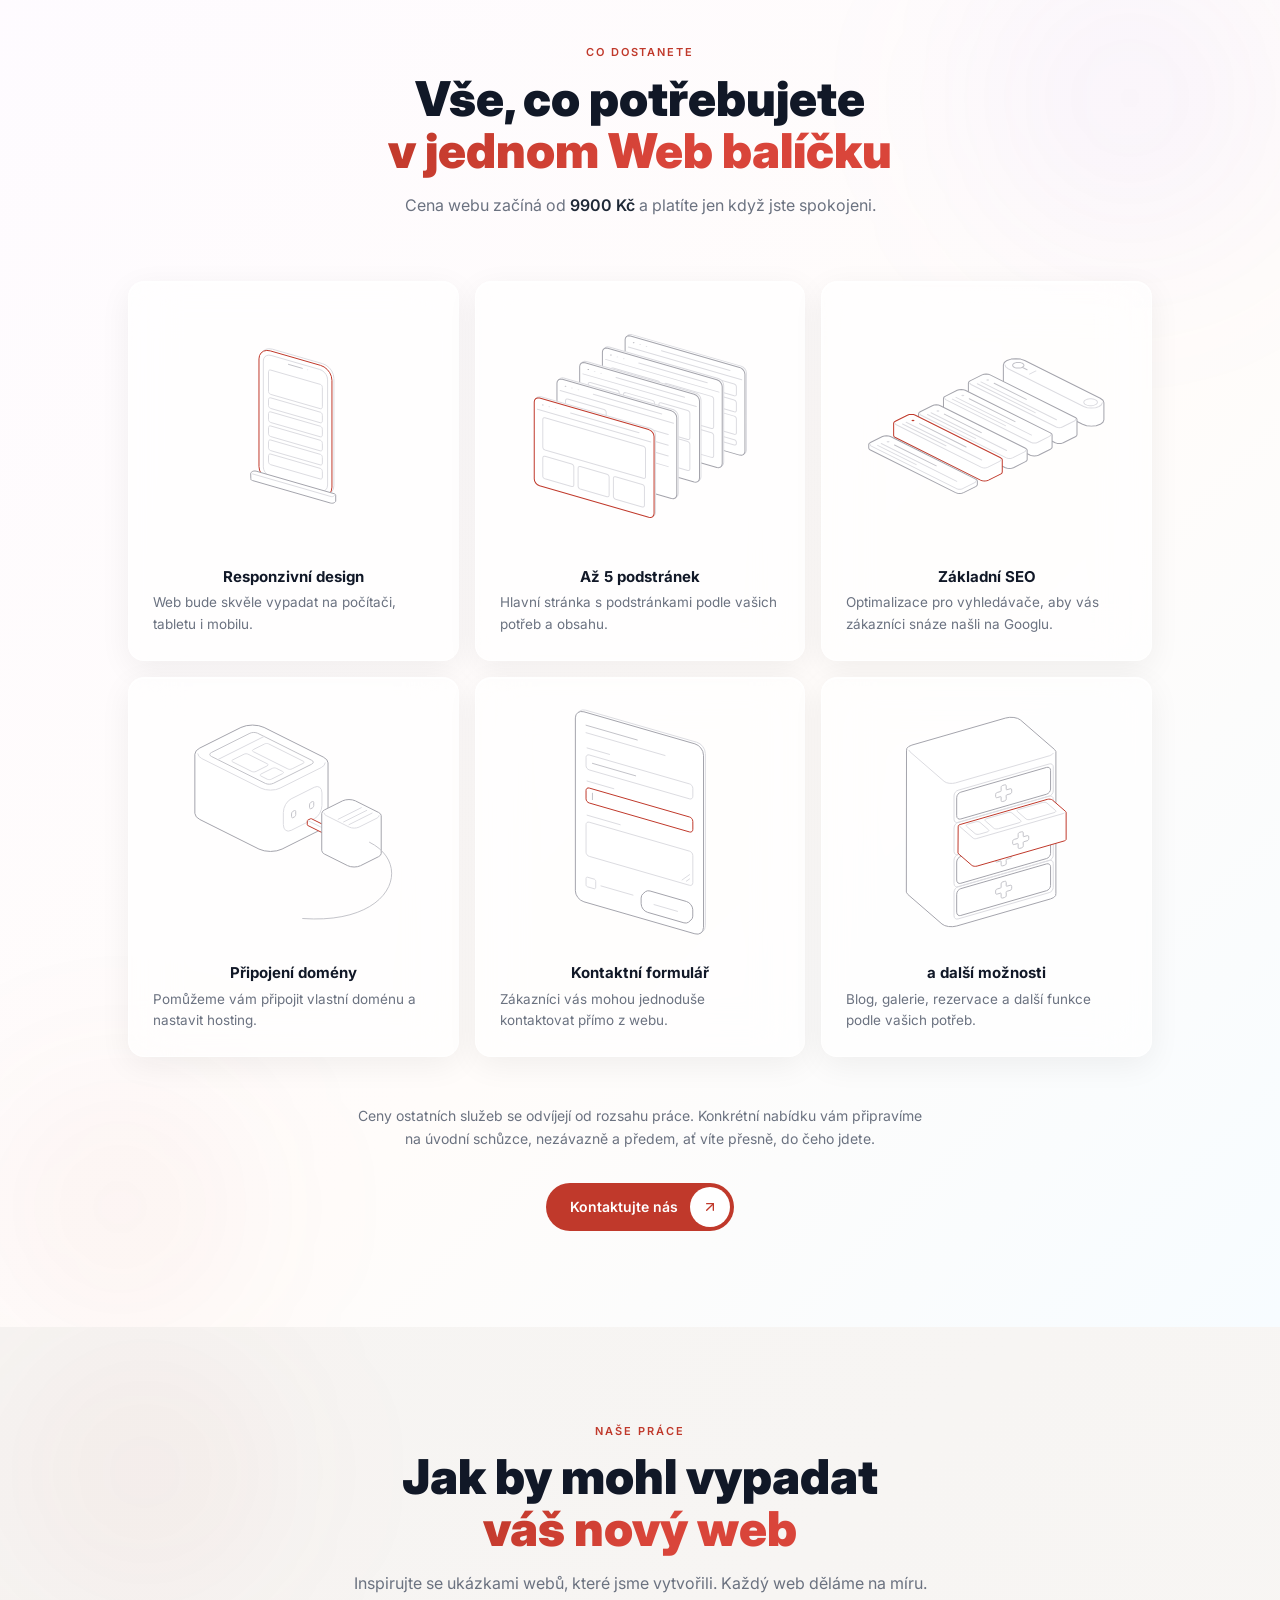
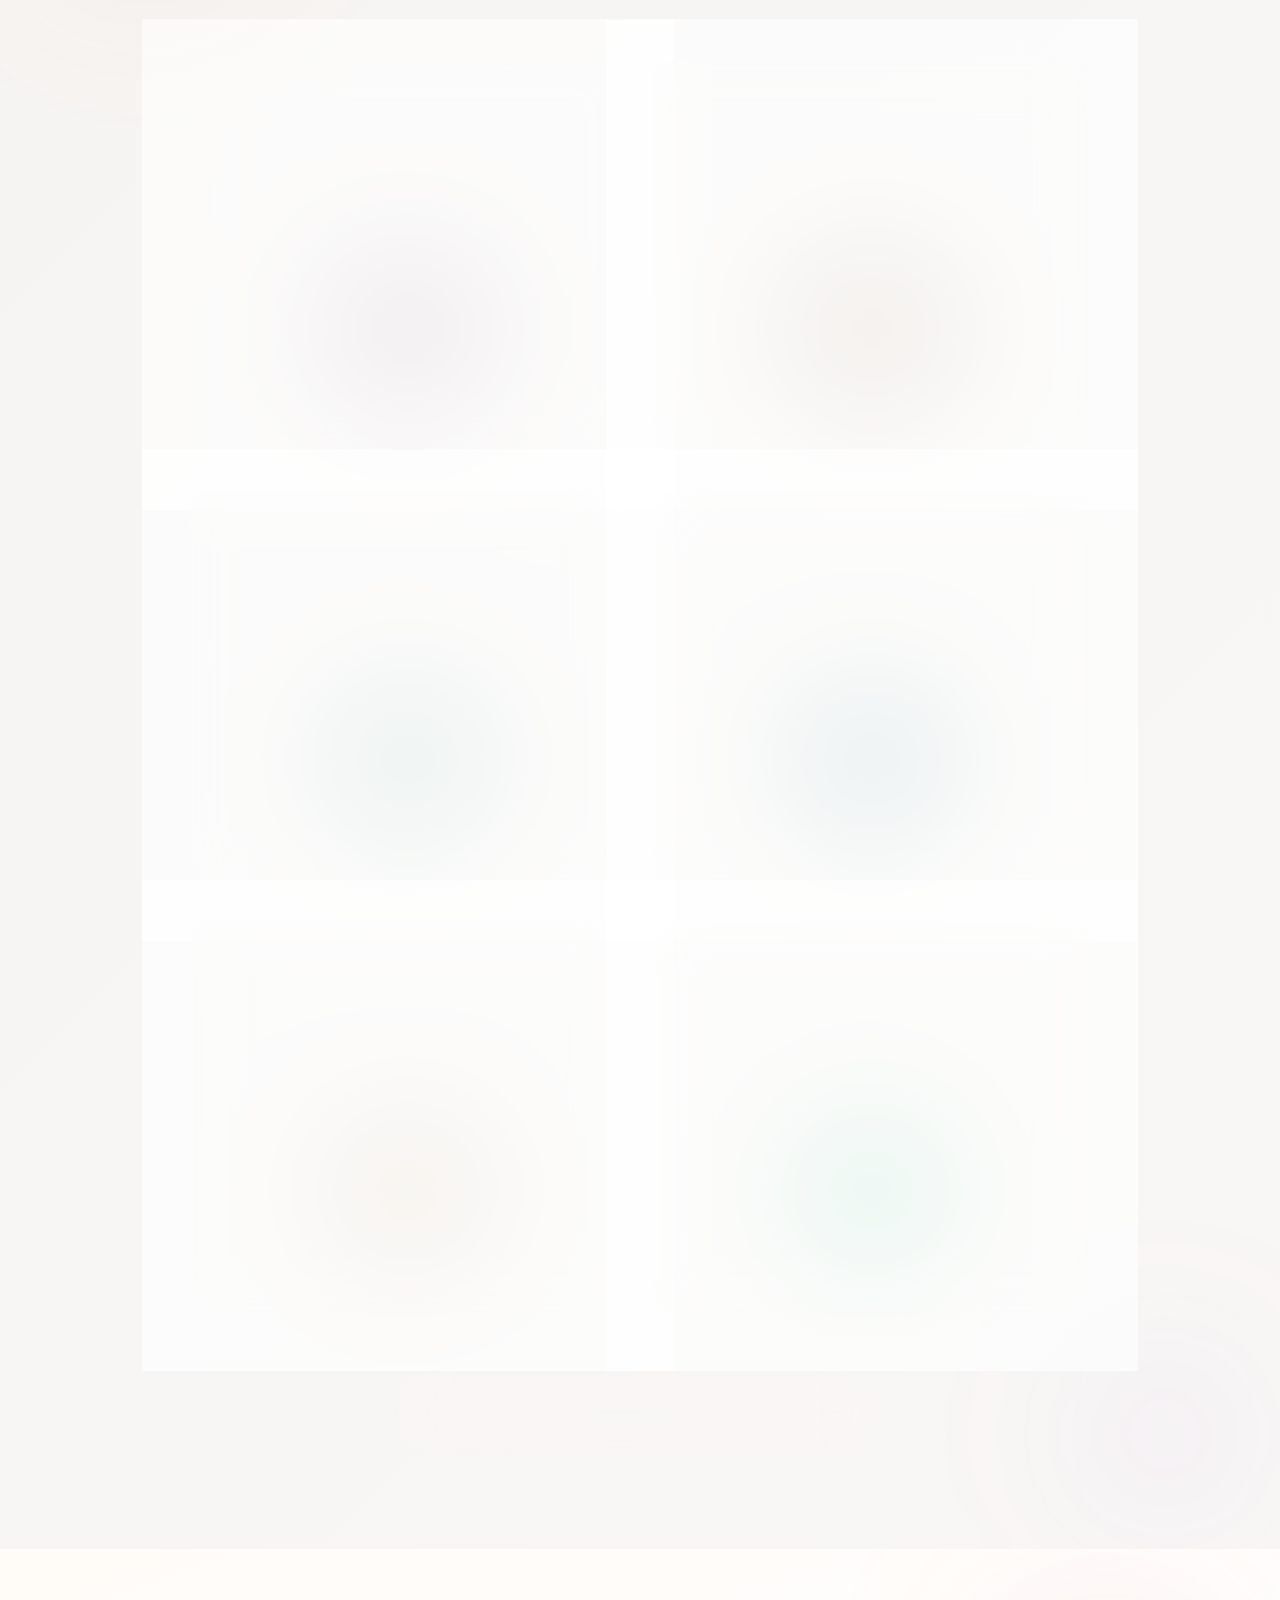
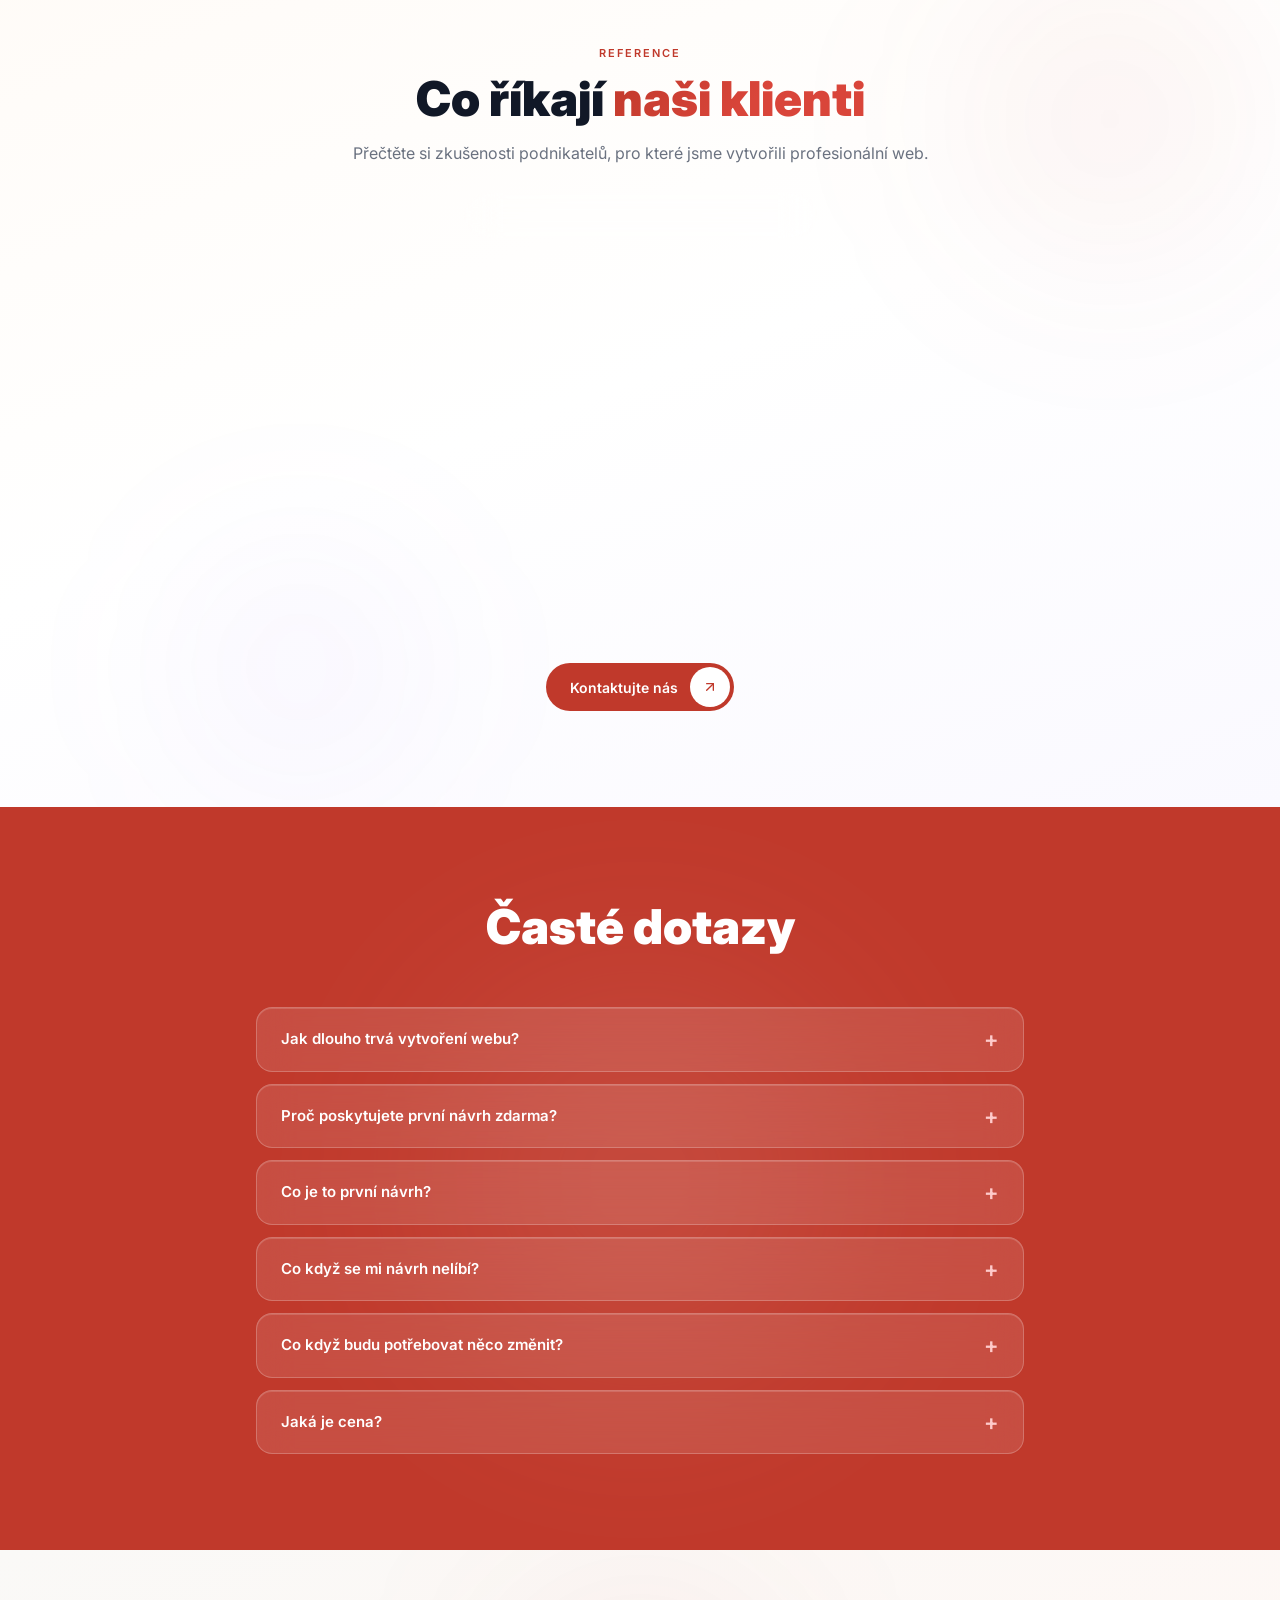
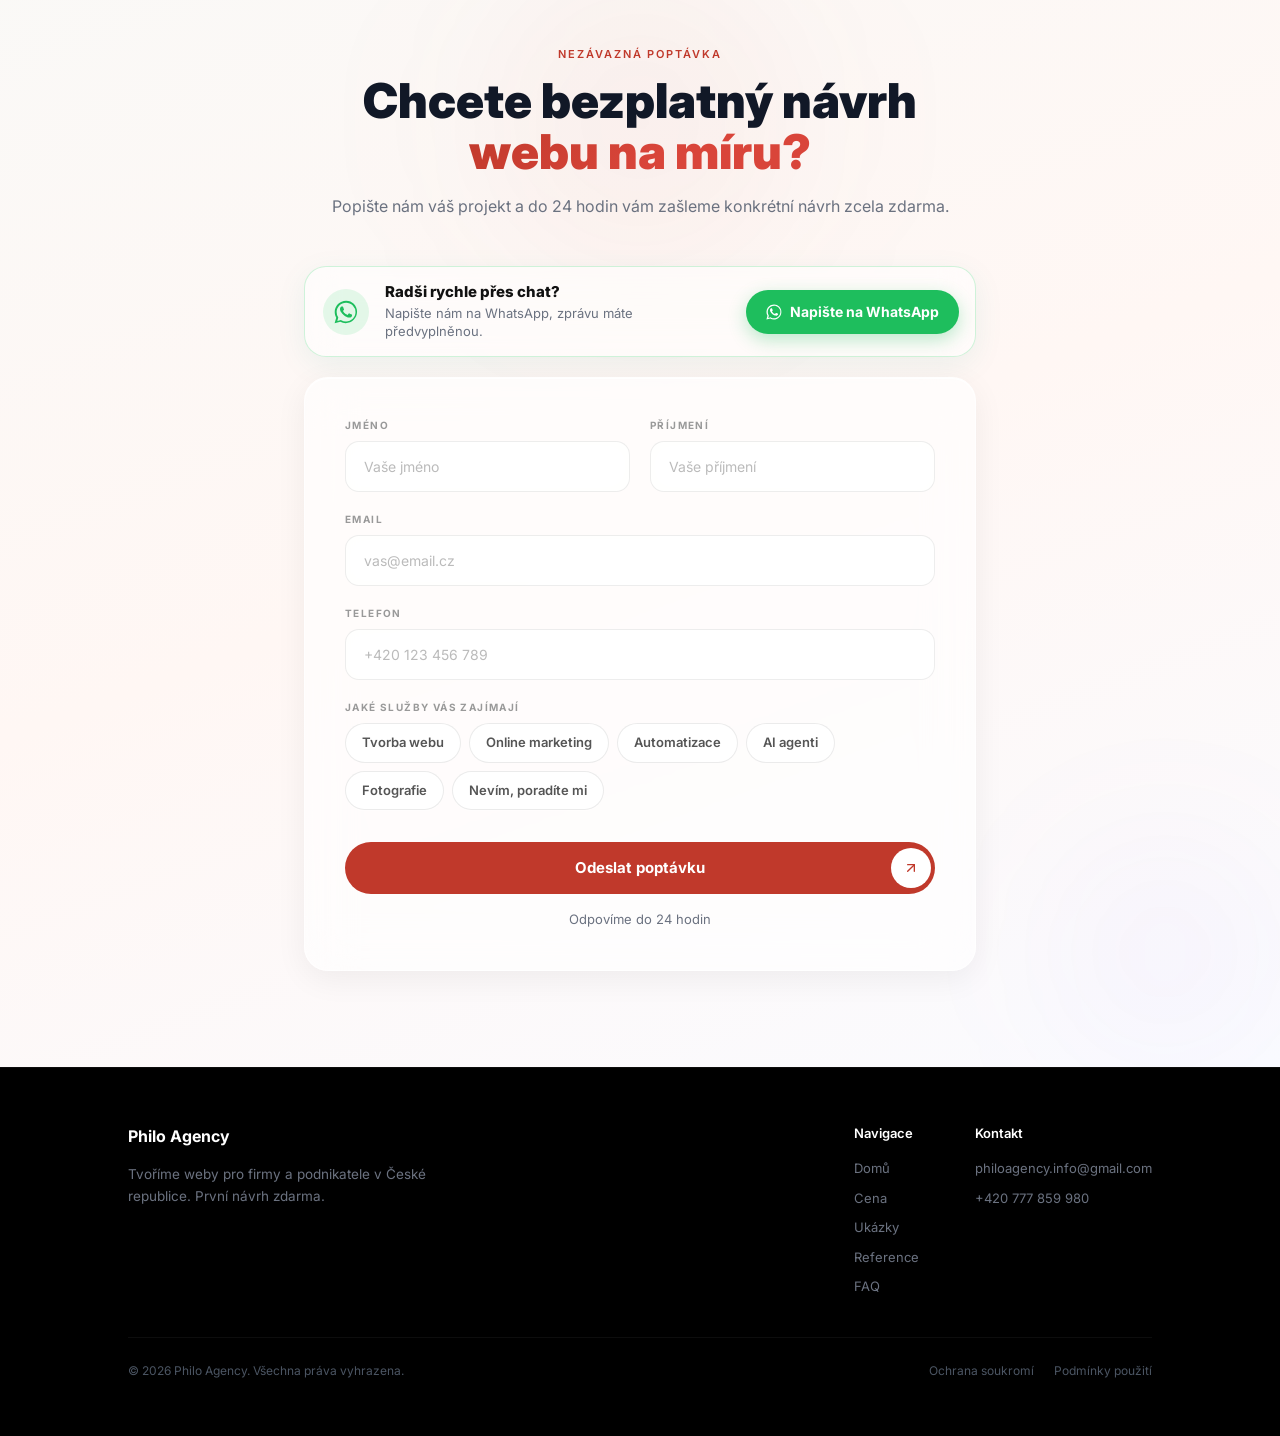
==== commit b8005cf0: "Centre only the feature tile titles; keep the descriptions left-aligned as before Co-Authored-By: Cl" ====
--- a/index.html
+++ b/index.html
@@ -1075,9 +1075,12 @@
         display: none;
       }
 
-      /* nadpis a popis pod animací na střed (na mobilu zůstávají vlevo vedle ikonky) */
-      .fig-tile > .flex {
-        justify-content: center;
+      /* nadpis pod animací na střed, popis zůstává zarovnaný vlevo (na mobilu je vše jako dřív) */
+      .fig-tile > .flex > div:last-child {
+        flex: 1 1 auto;
+      }
+
+      .fig-tile h3 {
         text-align: center;
       }
 
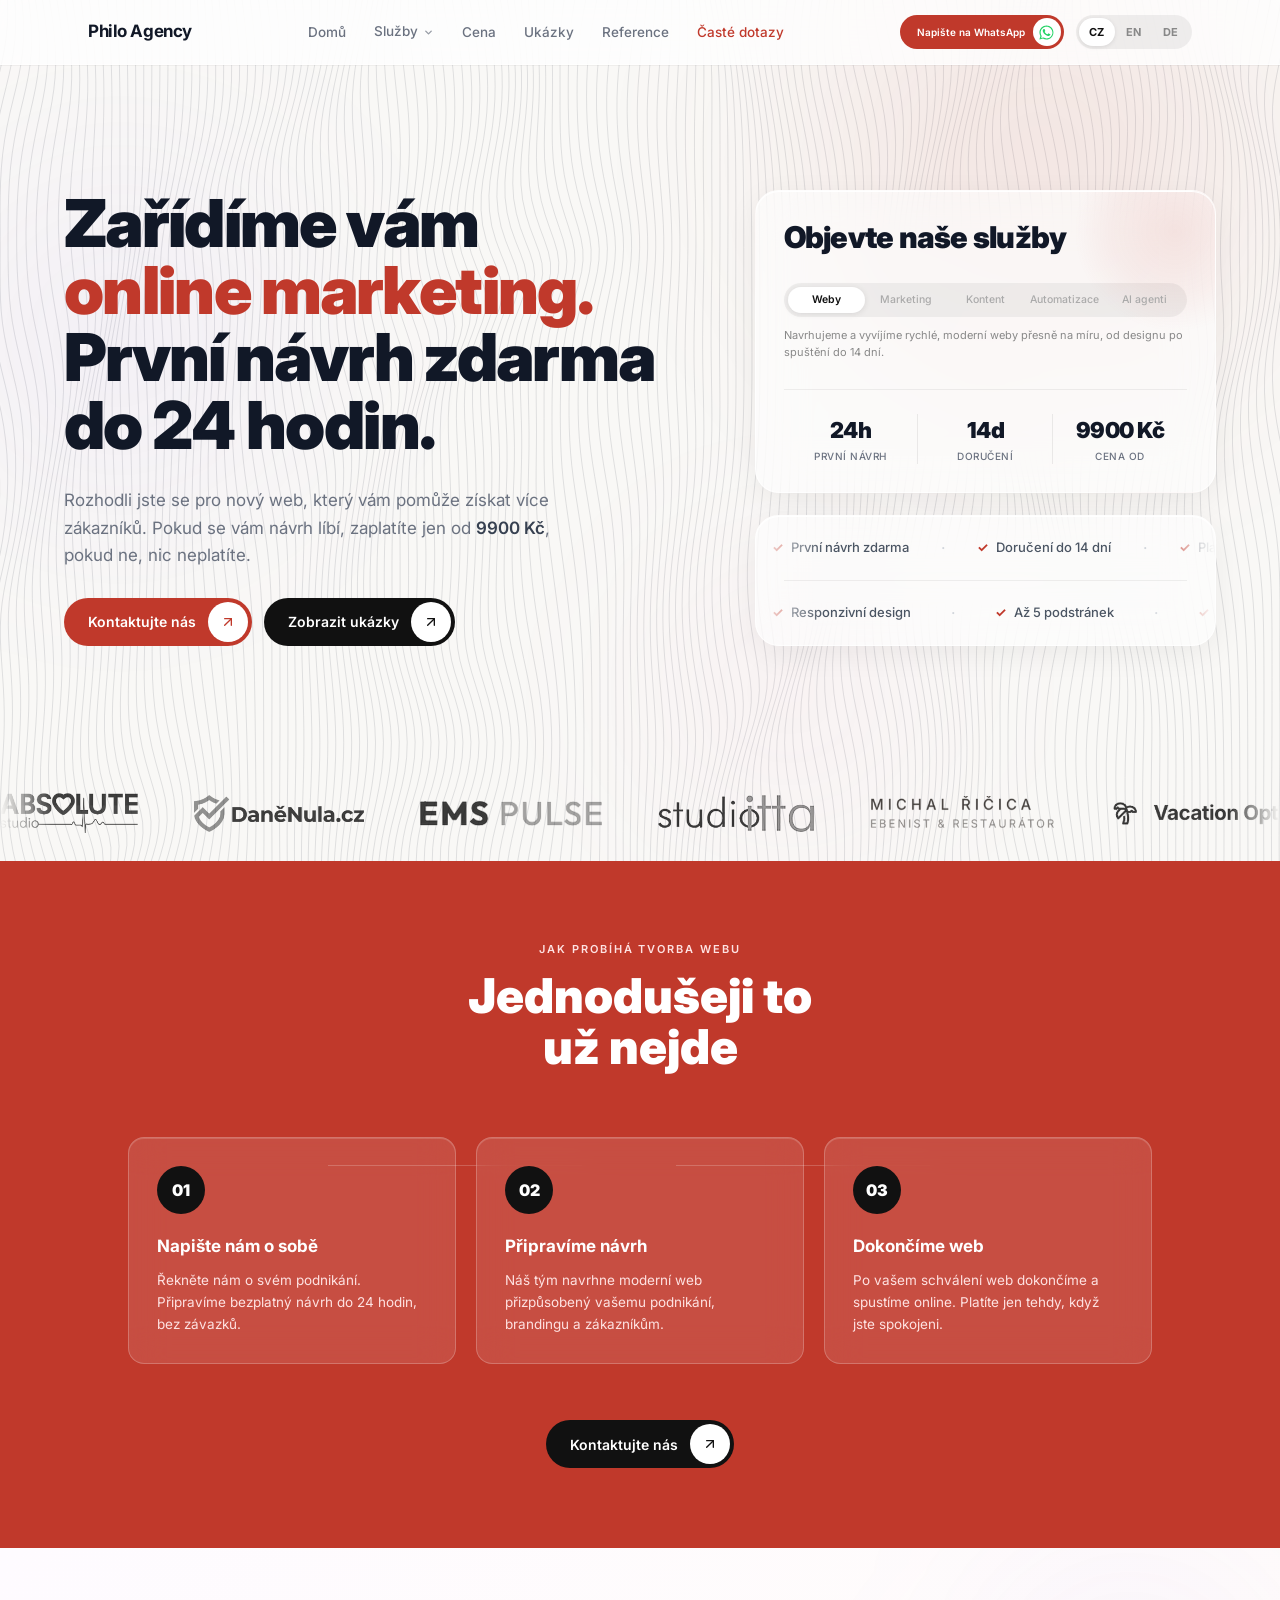
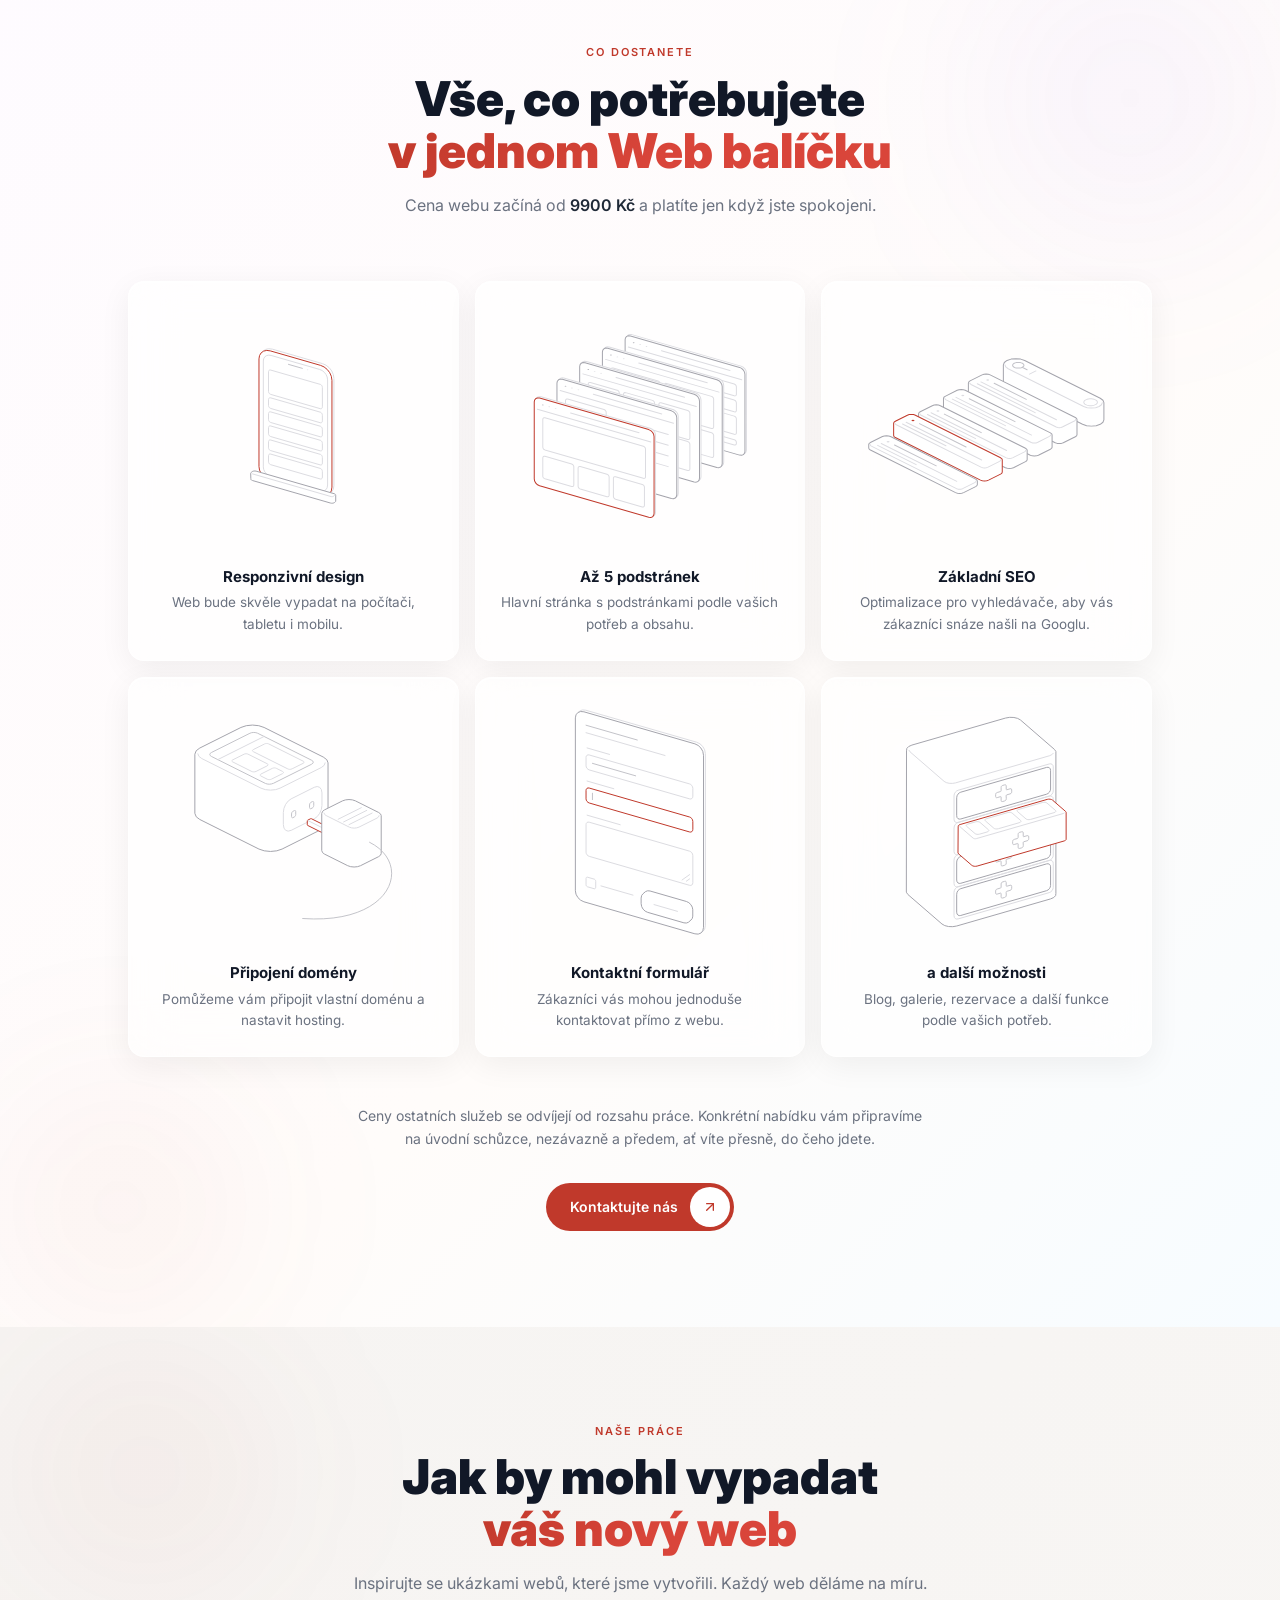
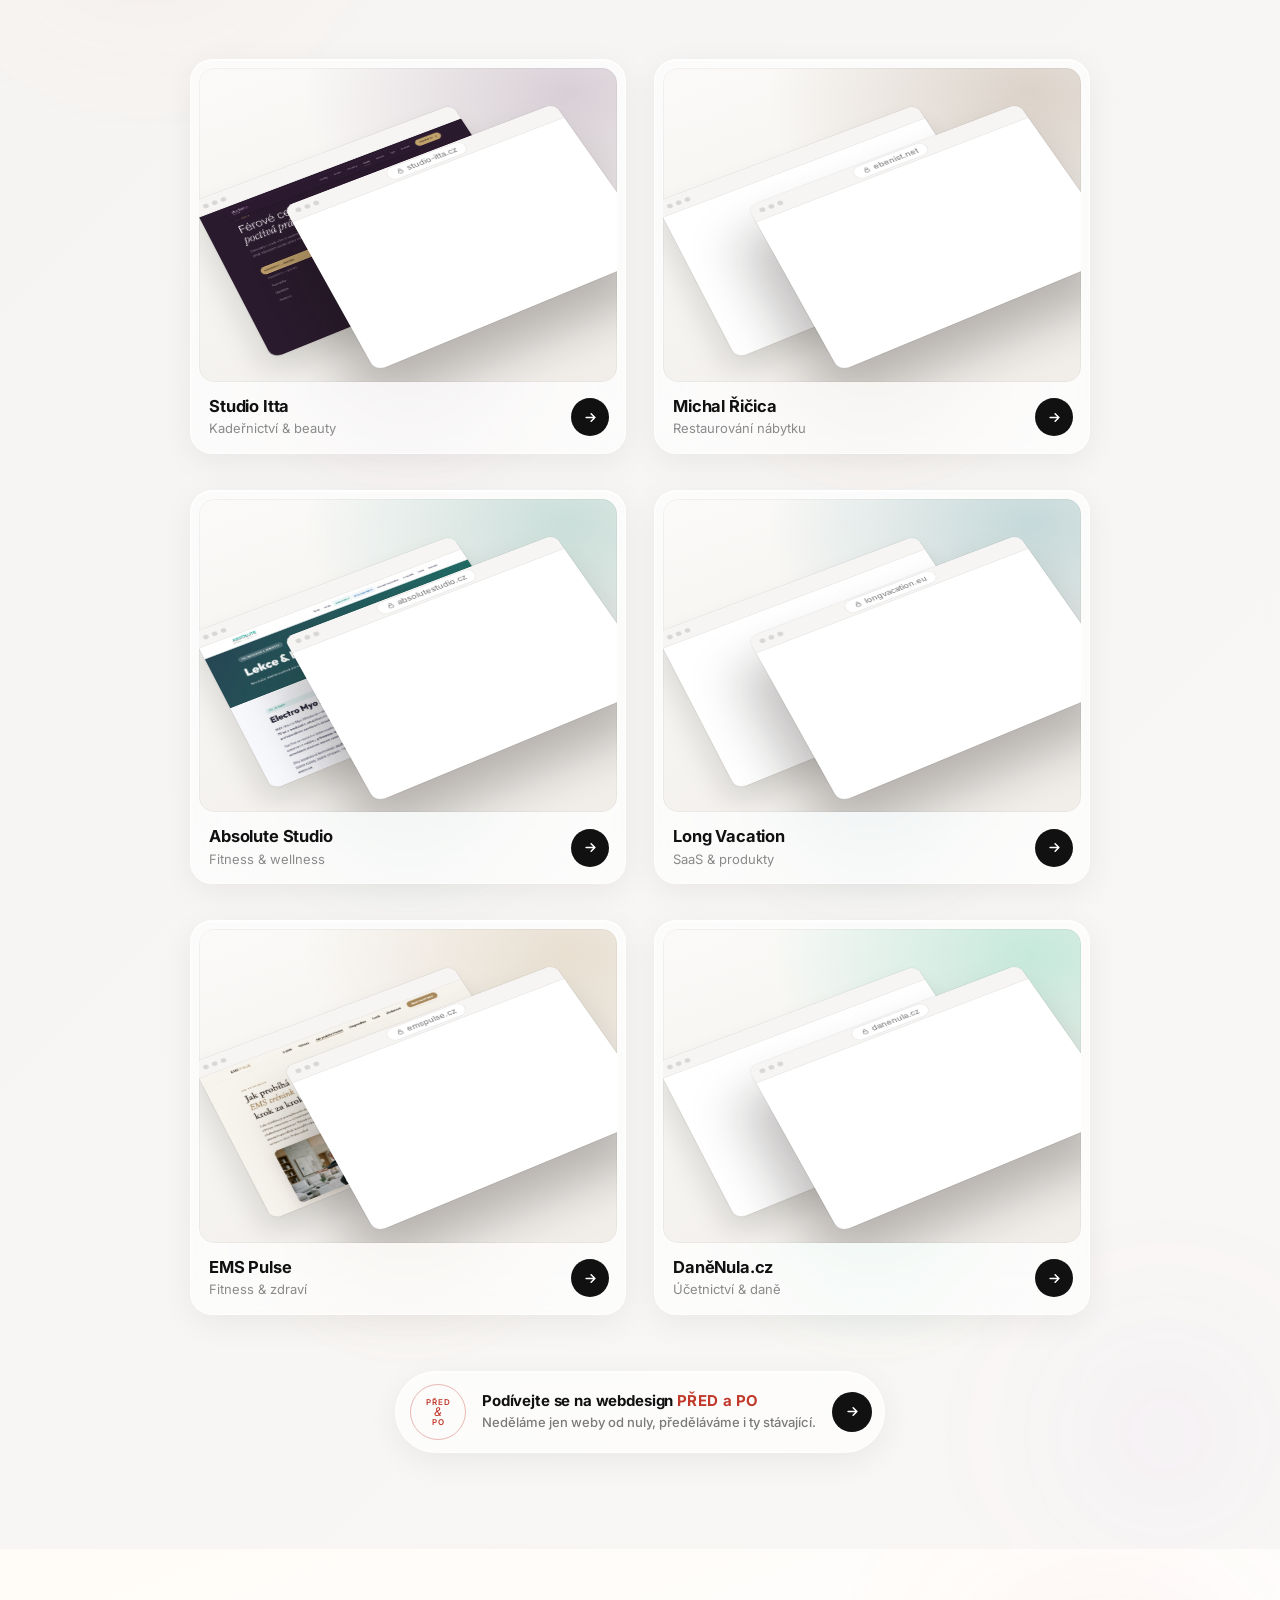
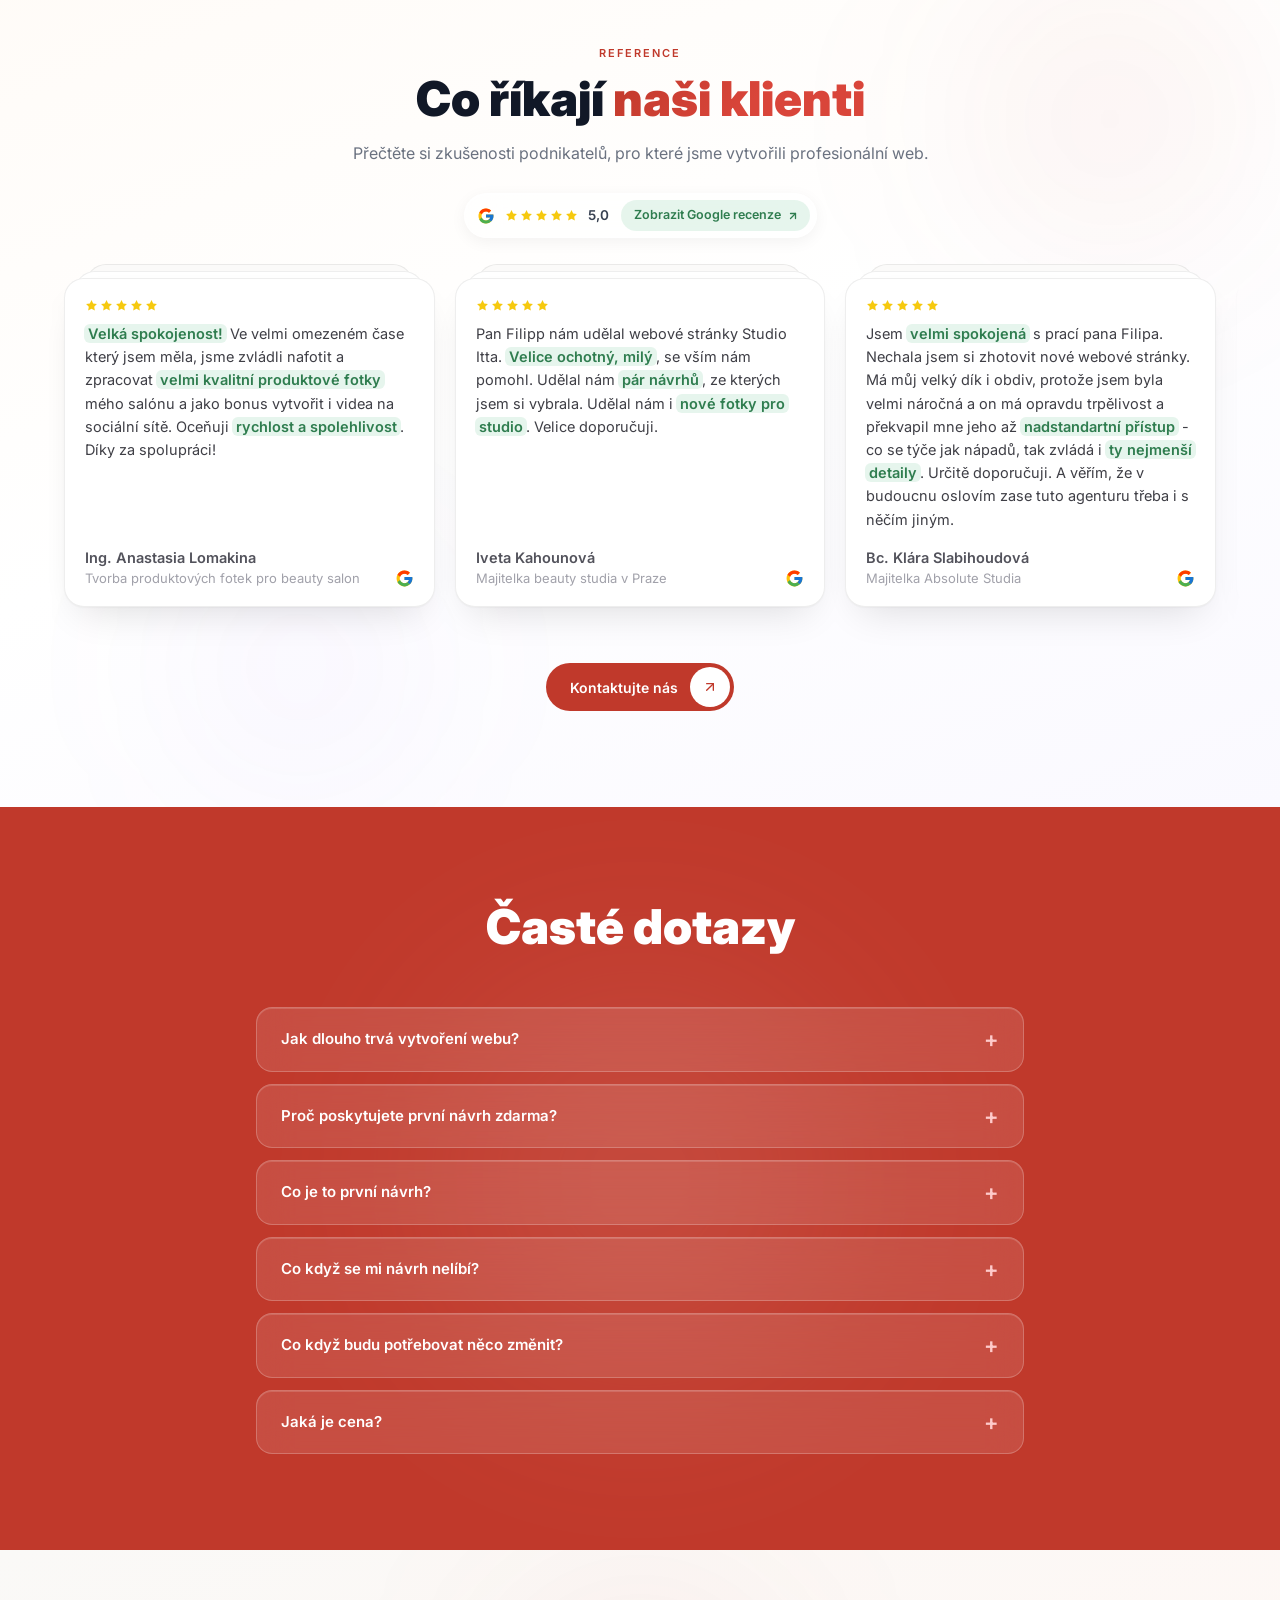
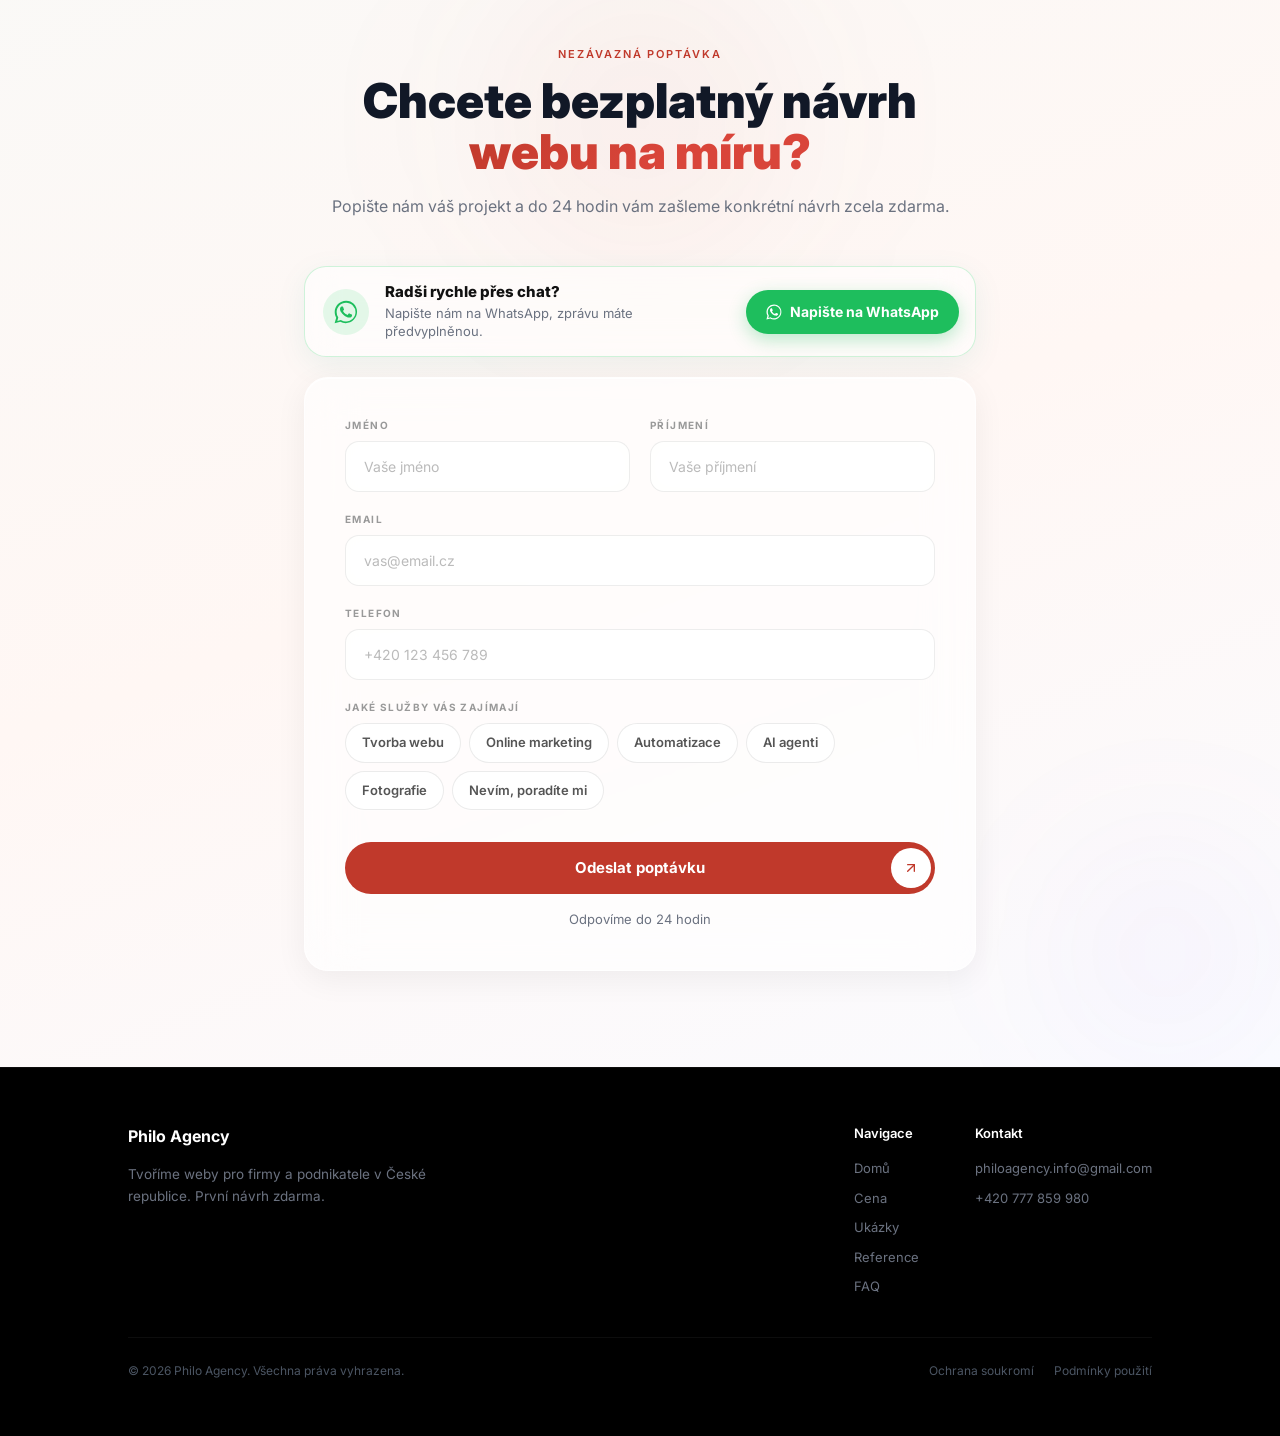
==== commit 30df747b: "Centre the feature tile descriptions again, together with the titles Co-Authored-By: Claude Opus 5.5" ====
--- a/index.html
+++ b/index.html
@@ -1075,12 +1075,9 @@
         display: none;
       }
 
-      /* nadpis pod animací na střed, popis zůstává zarovnaný vlevo (na mobilu je vše jako dřív) */
+      /* nadpis i popis pod animací na střed (na mobilu zůstávají vlevo vedle ikonky) */
       .fig-tile > .flex > div:last-child {
         flex: 1 1 auto;
-      }
-
-      .fig-tile h3 {
         text-align: center;
       }
 
